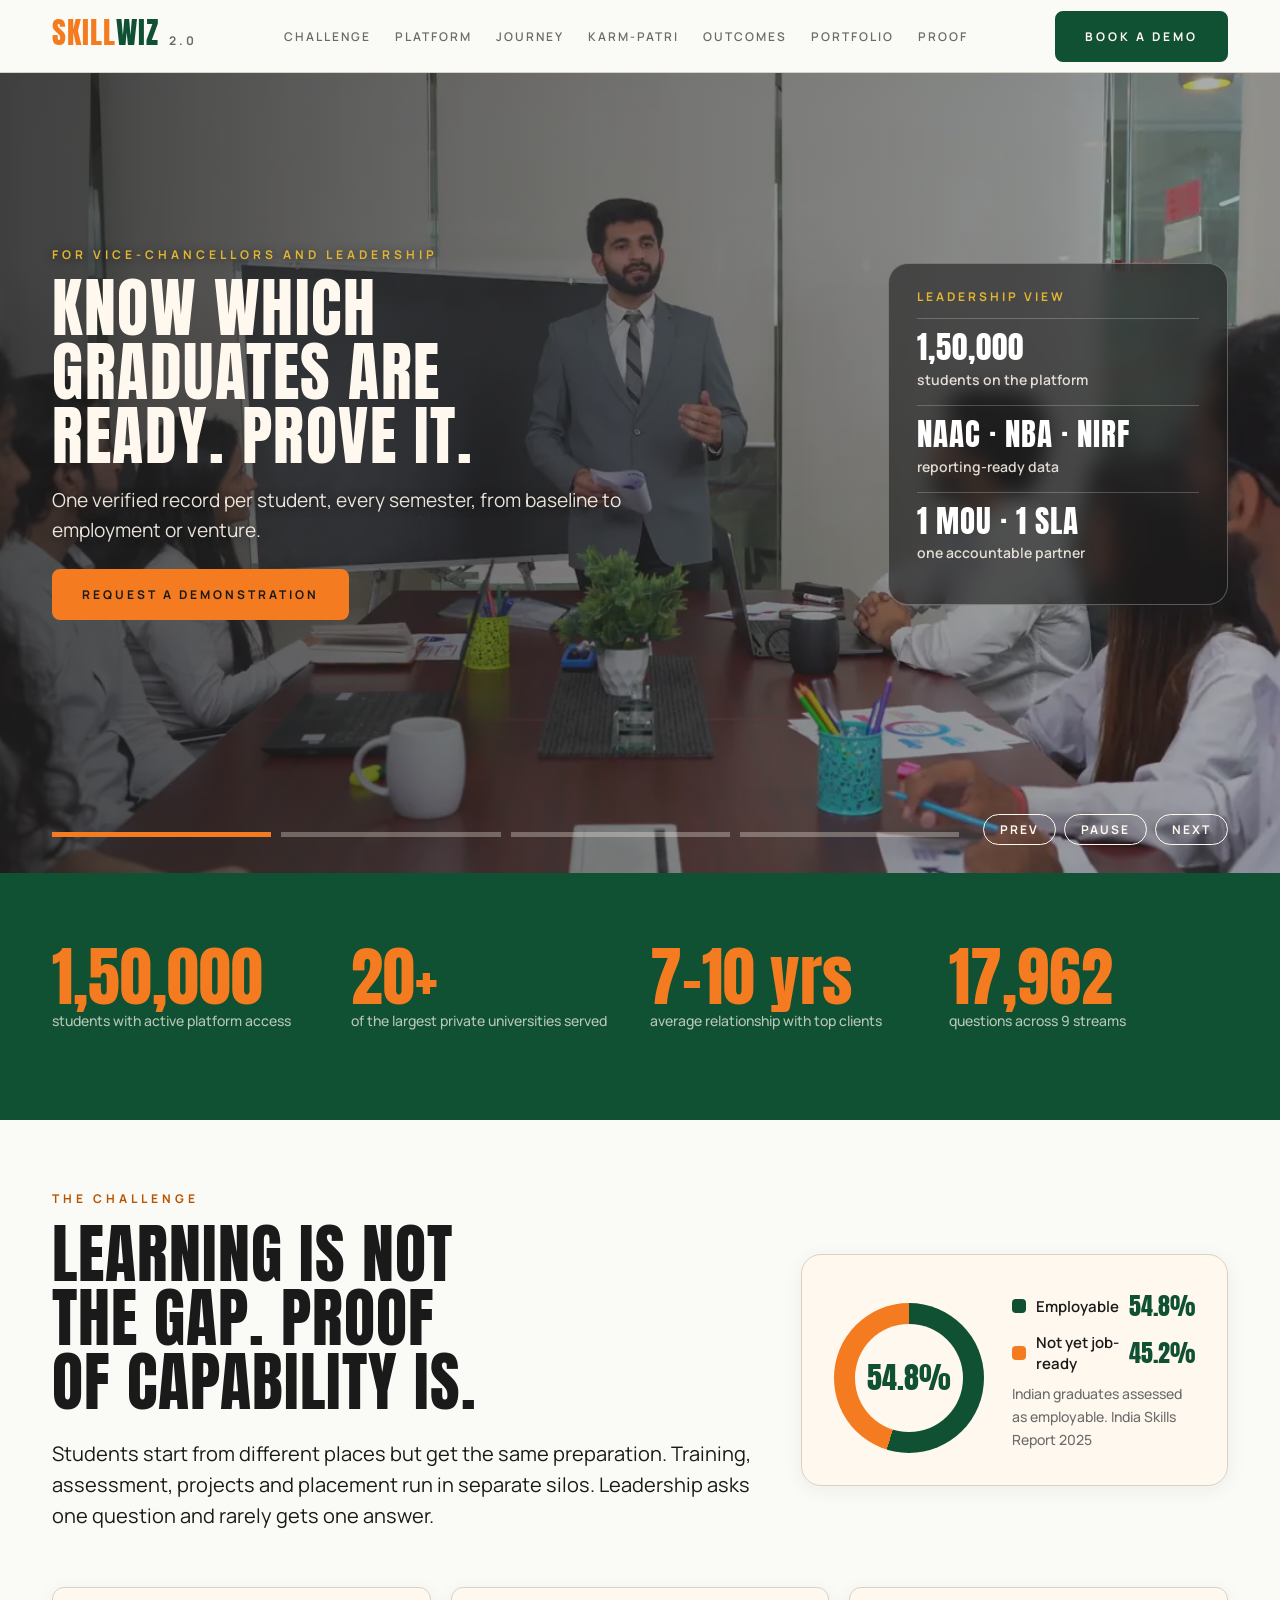
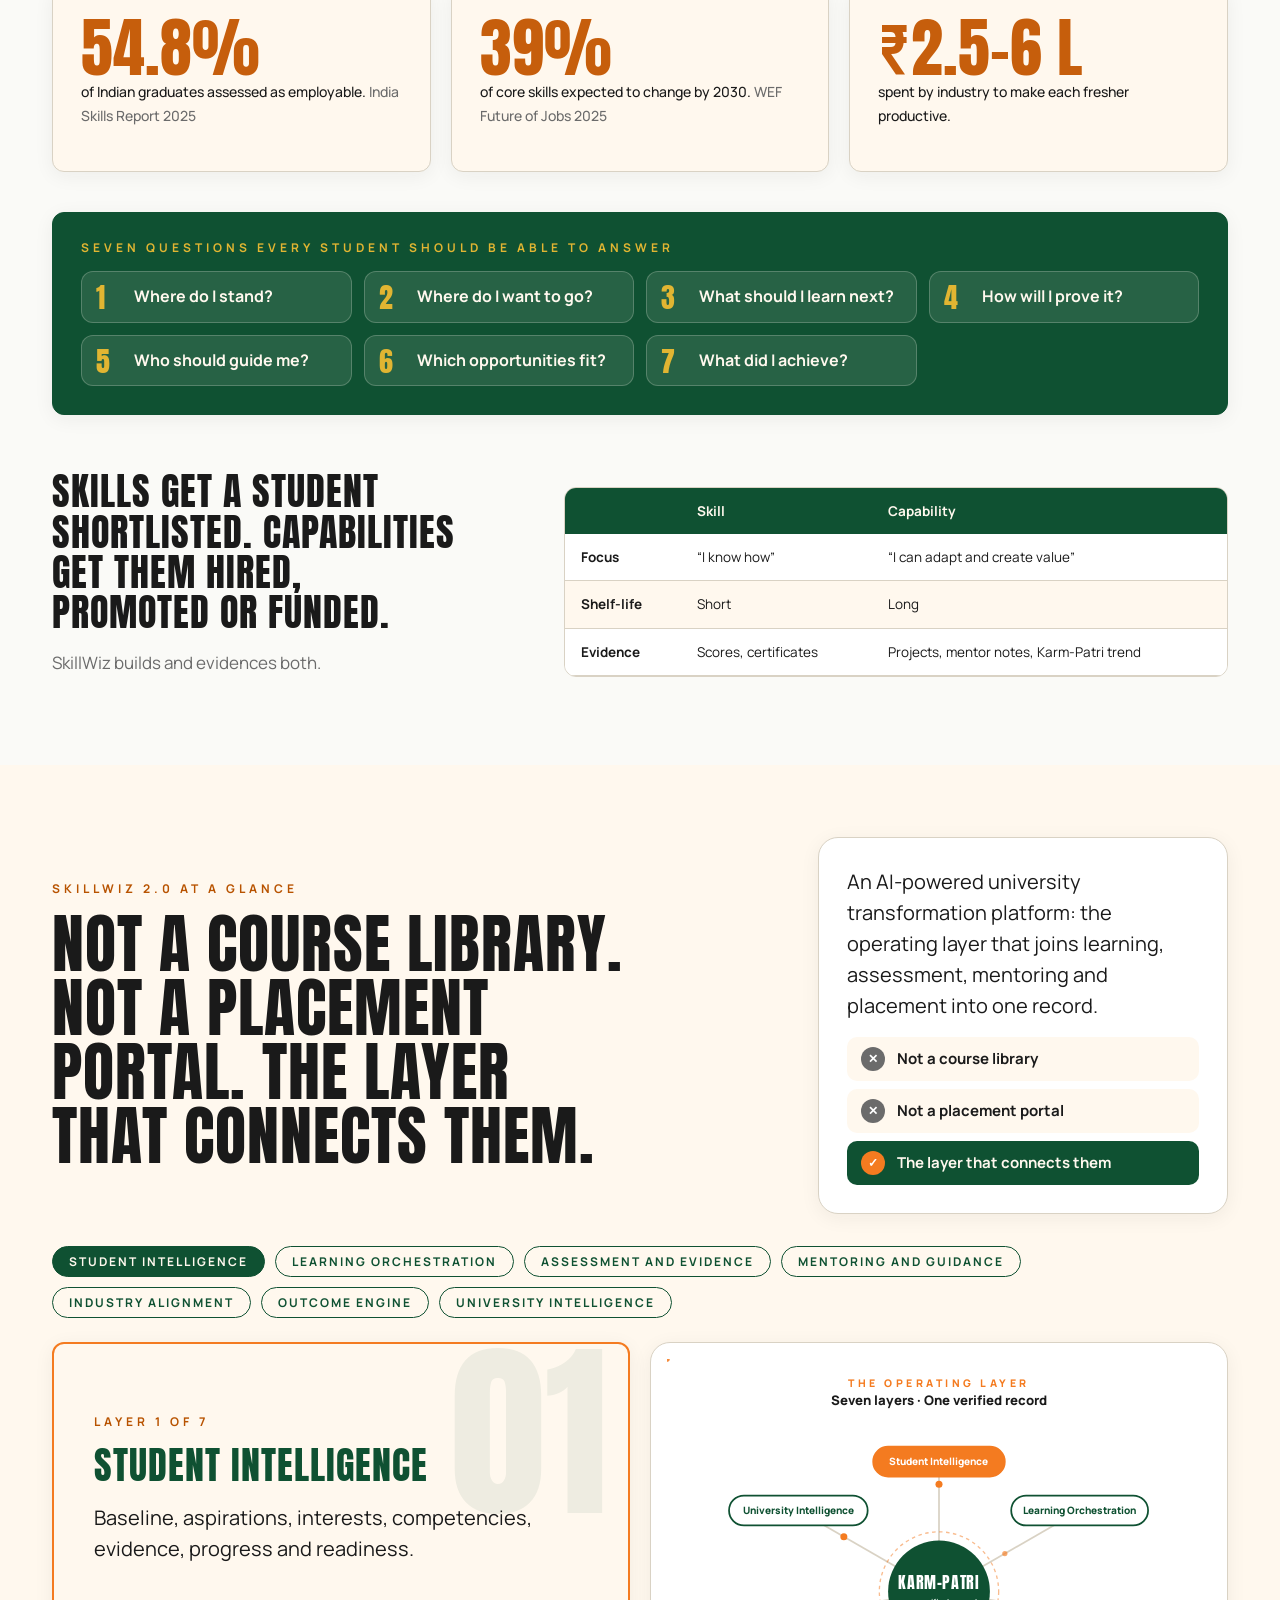
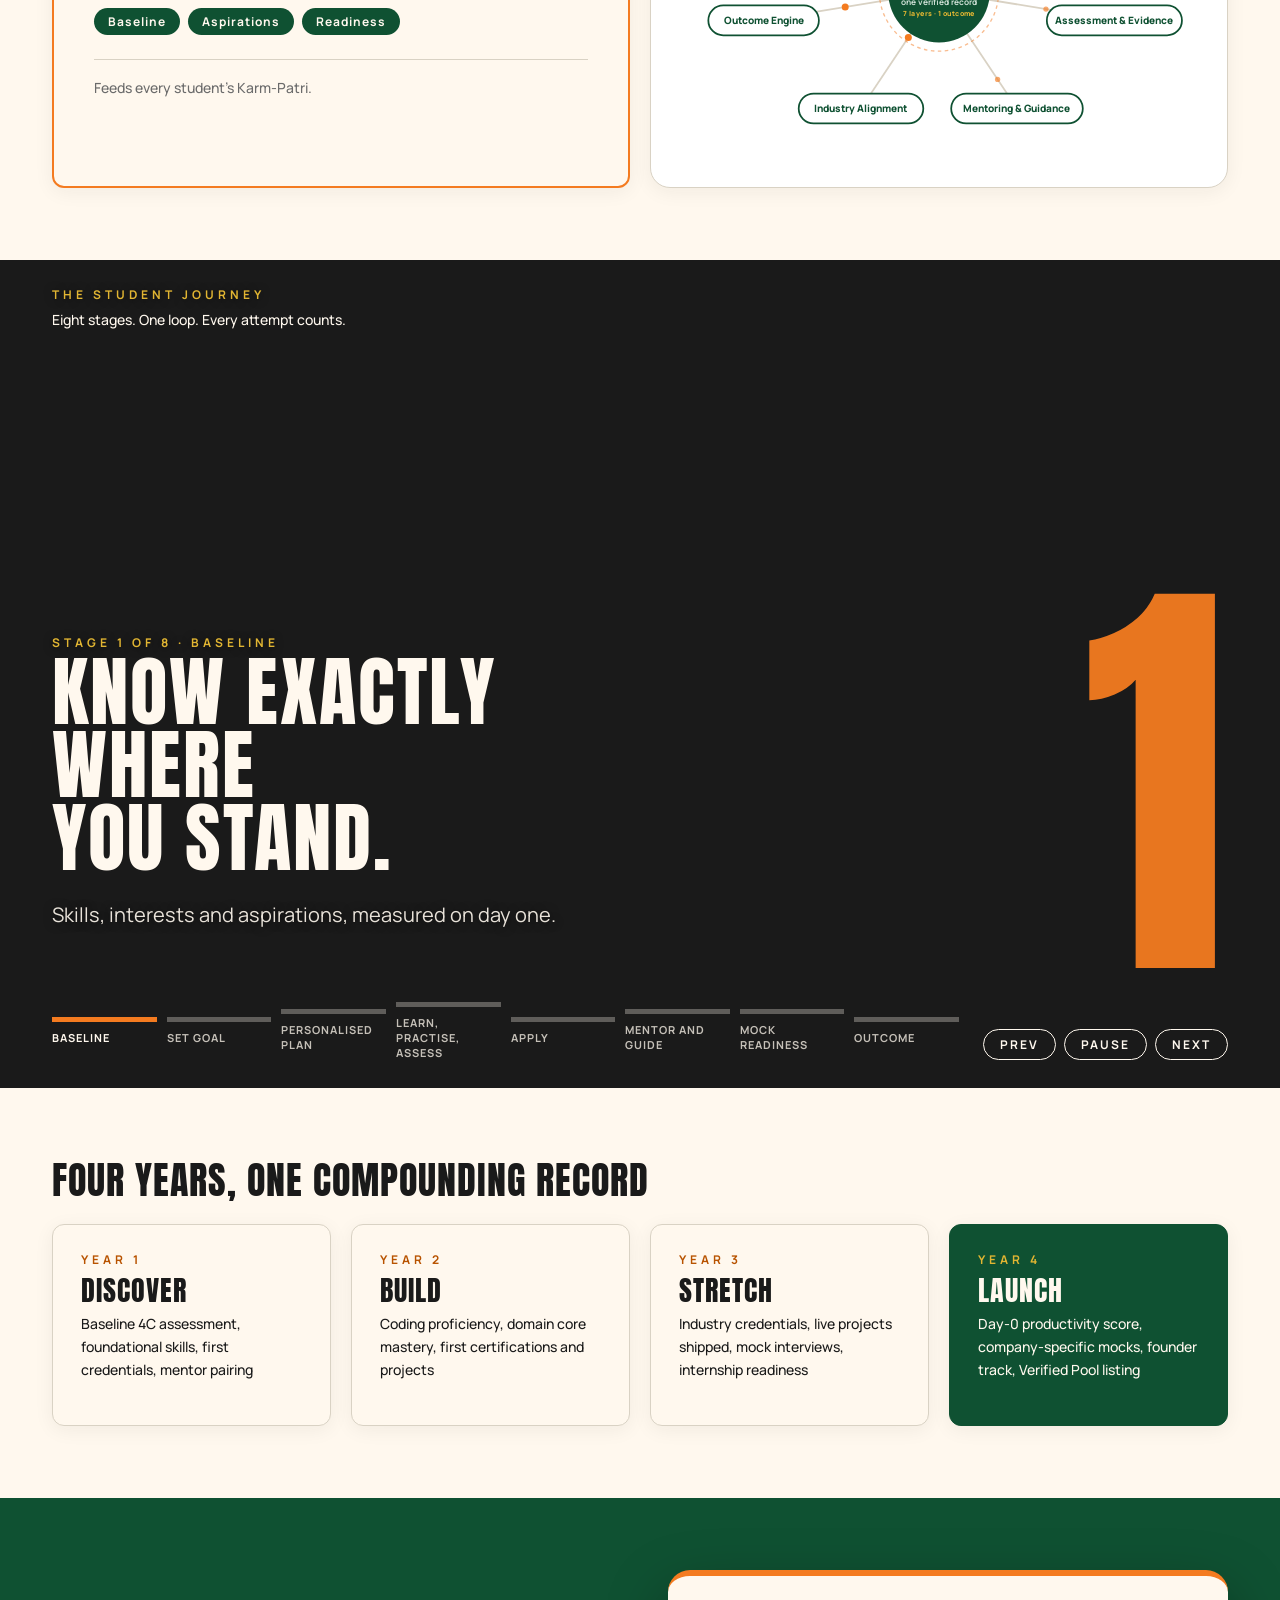
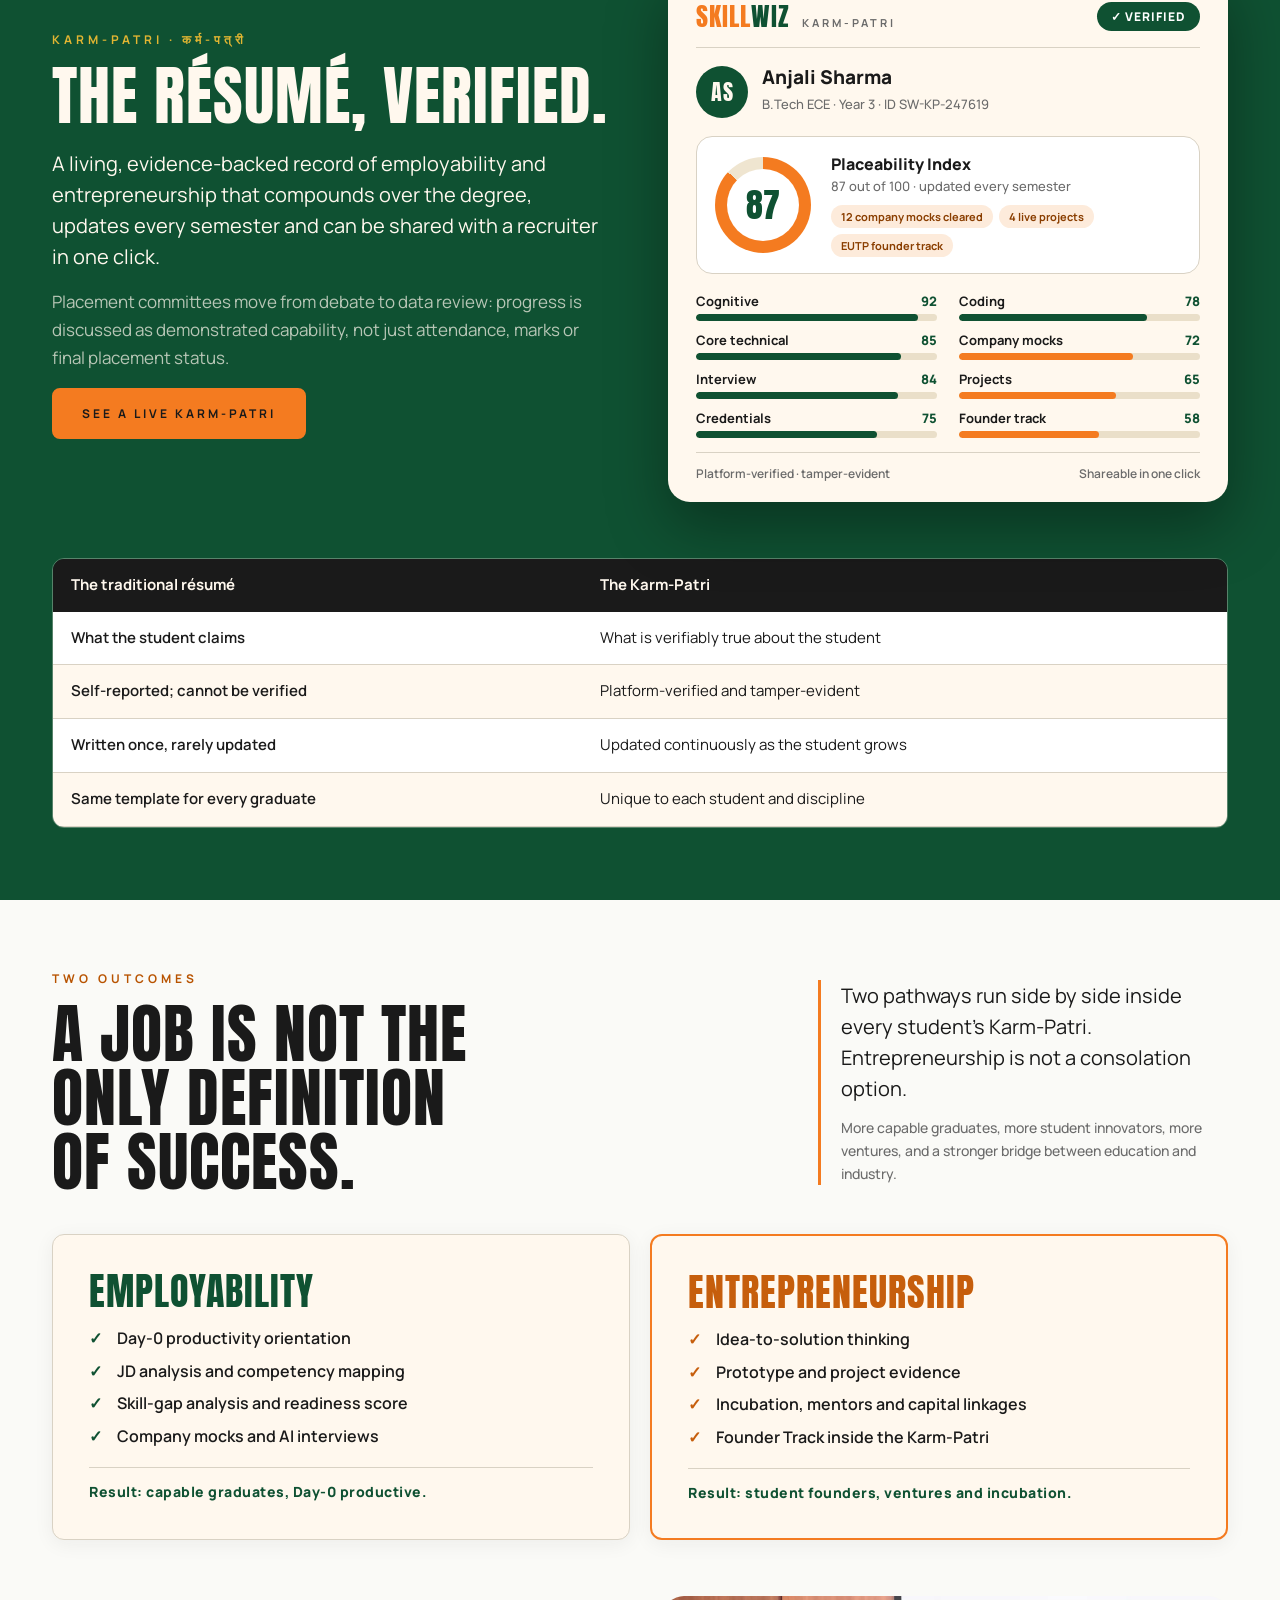
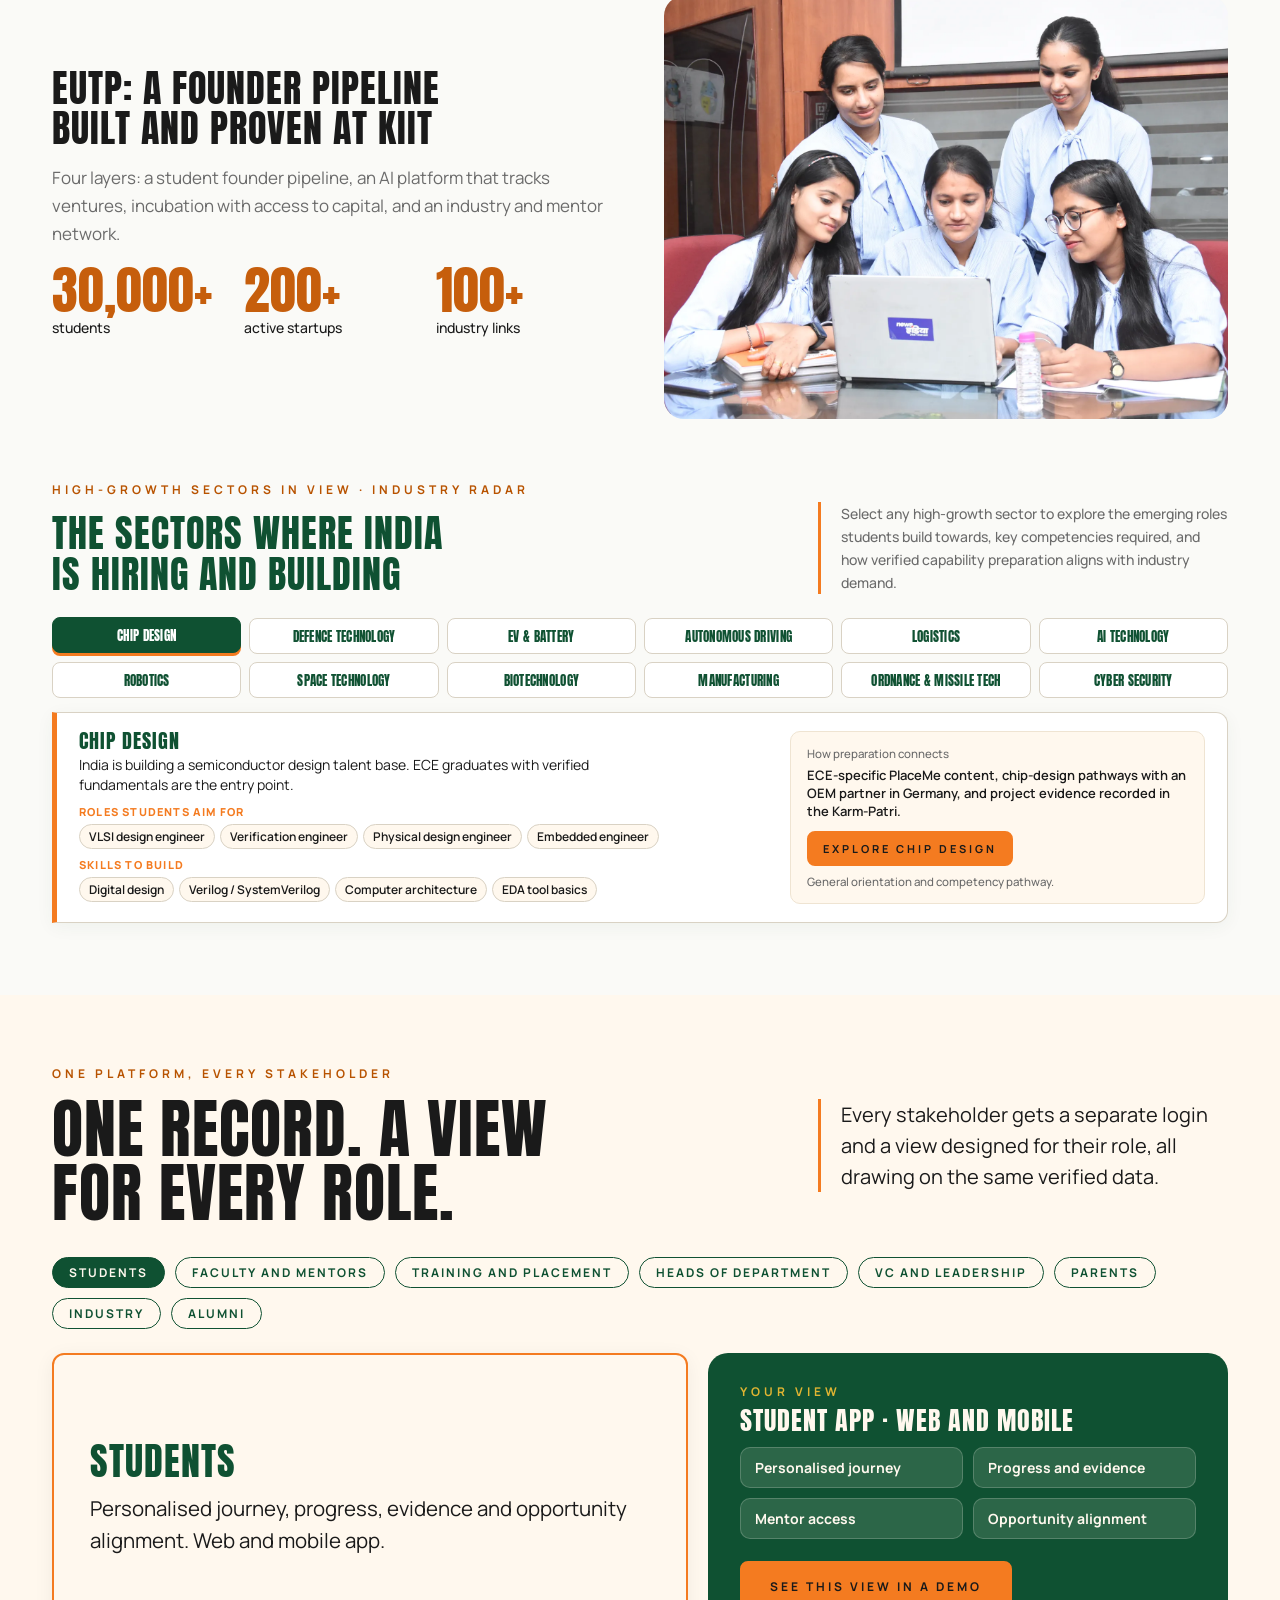
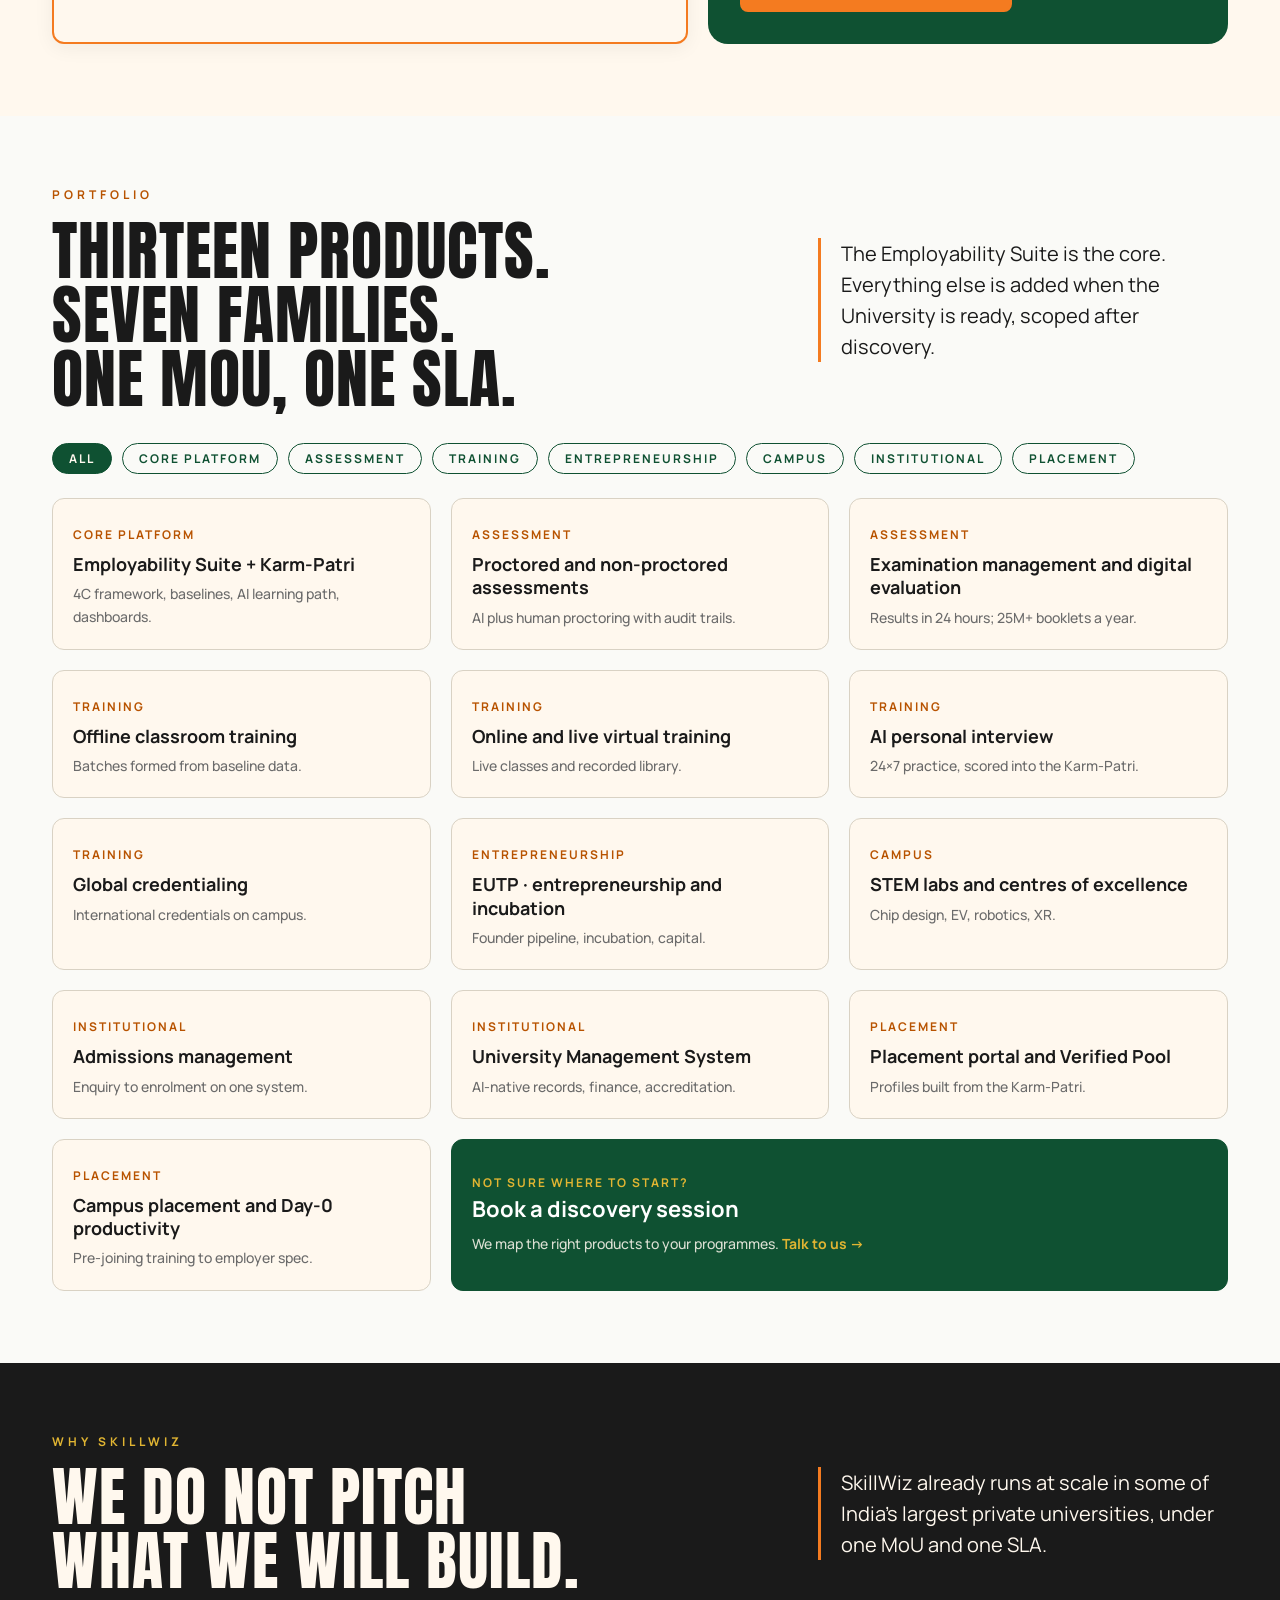
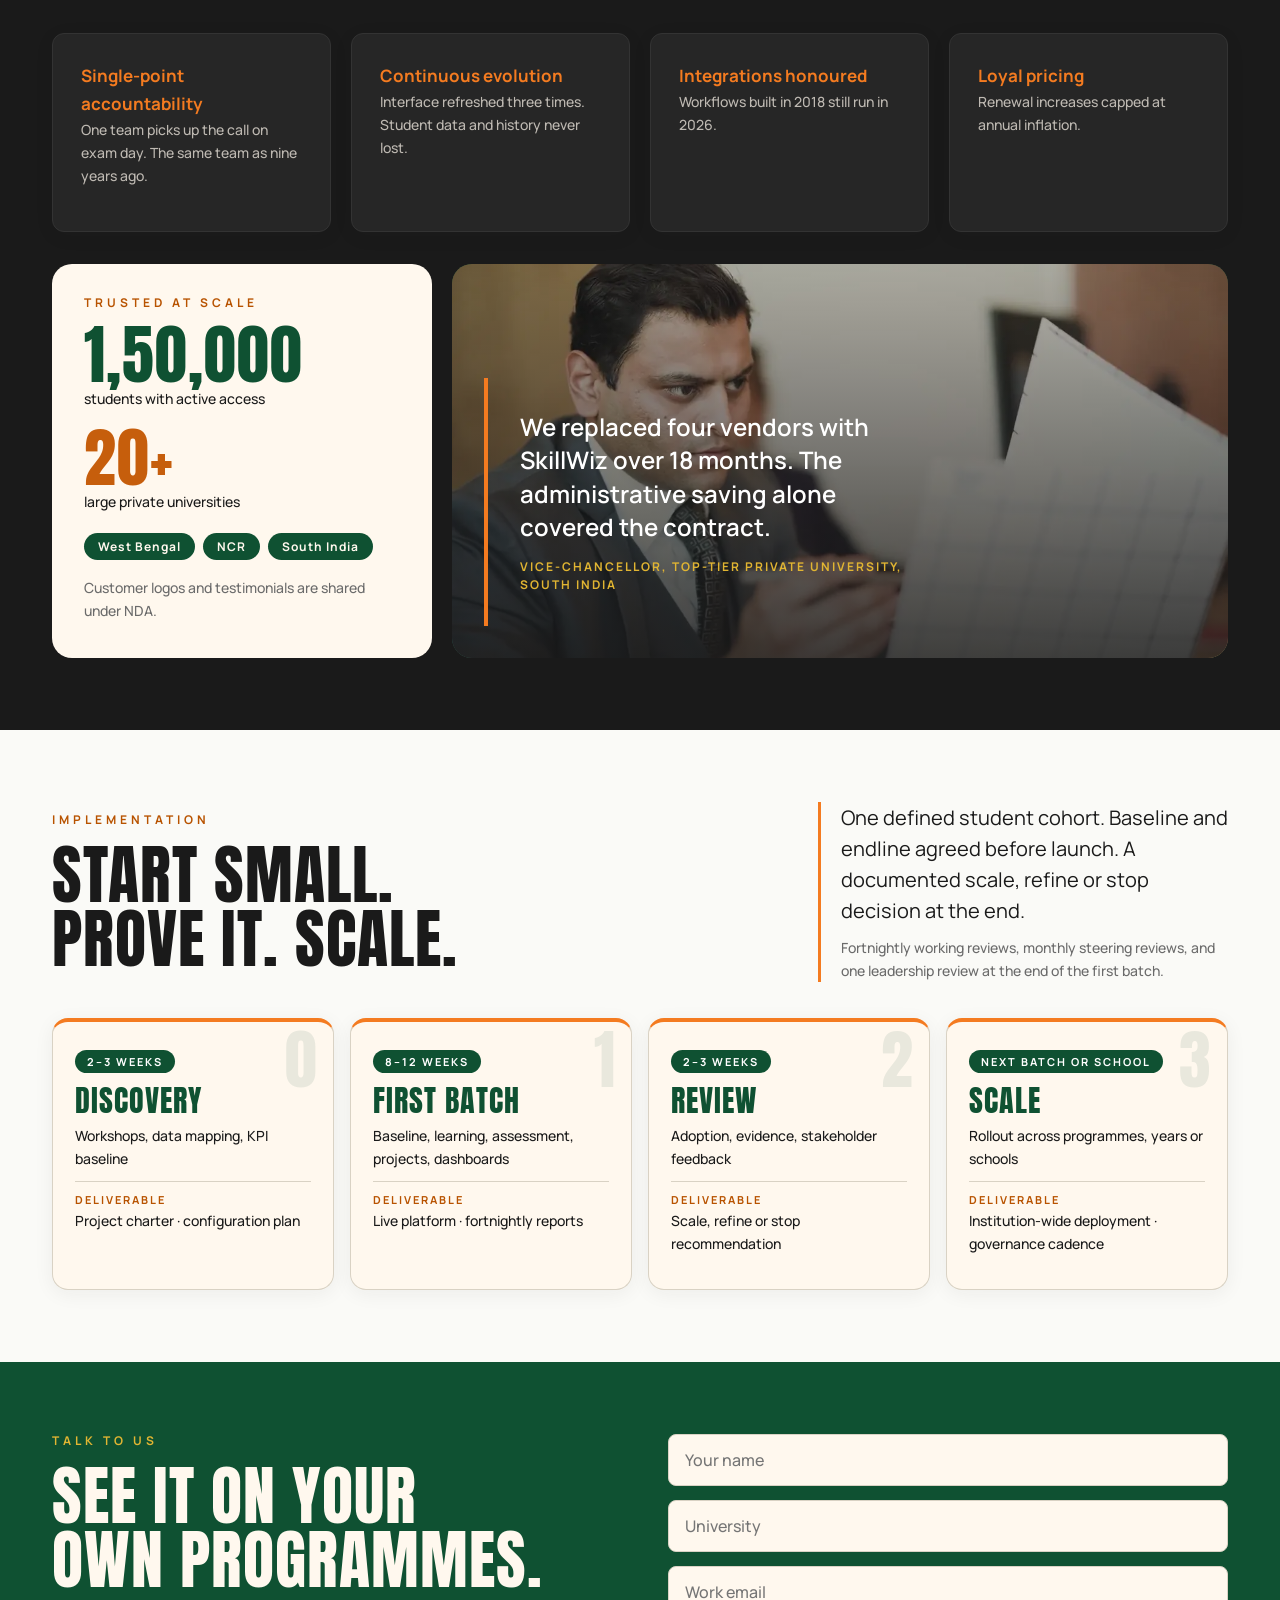
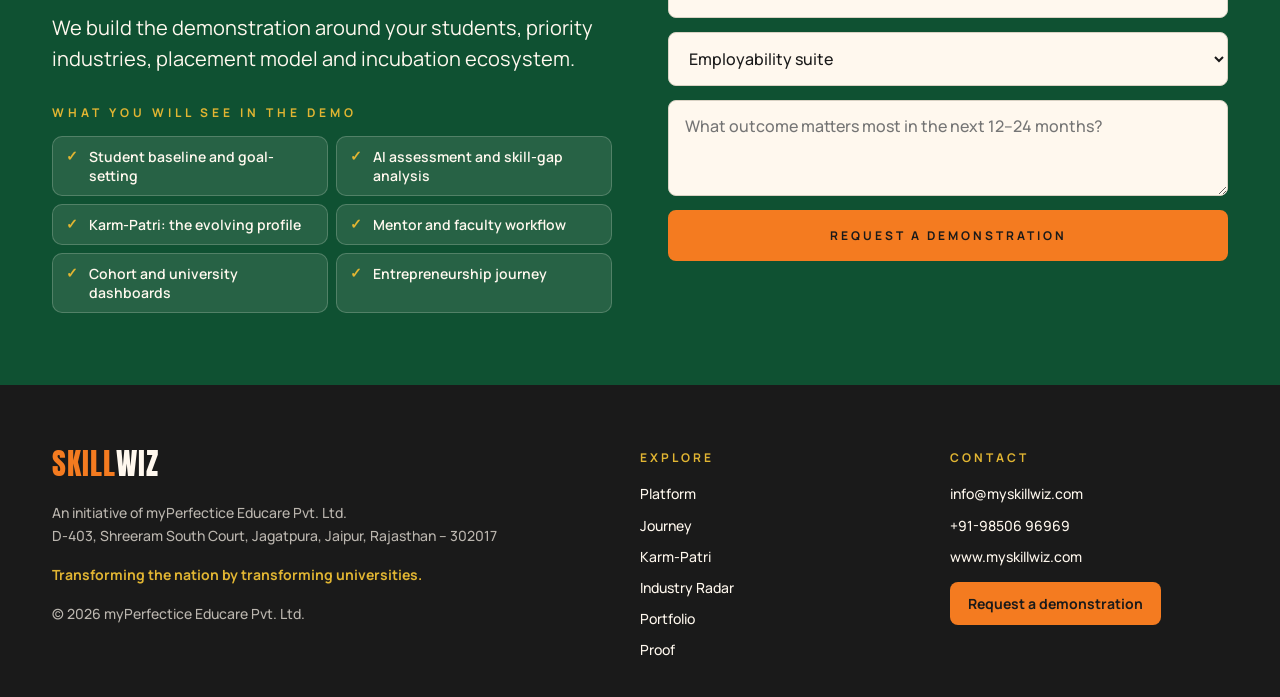
==== index.html @ a2946e2b "Lines changed" ====
<!doctype html>
<html lang="en">

<head>
    <meta charset="utf-8">
    <meta name="viewport" content="width=device-width,initial-scale=1">
    <title>SkillWiz 2.0 · AI-Powered University Transformation Platform</title>
    <meta name="robots" content="noindex,nofollow"><!-- REVIEW SITE: remove this line when going live -->
    <!-- Favicons: add files to assets/icons/ then uncomment
<link rel="icon" type="image/png" sizes="32x32" href="assets/icons/favicon_32.png">
<link rel="icon" type="image/png" sizes="192x192" href="assets/icons/favicon_192.png">
<link rel="apple-touch-icon" href="assets/icons/apple-touch-icon.png">
<meta property="og:image" content="assets/images/og-share.jpg">
-->
    <meta name="description"
        content="SkillWiz turns academic learning into measurable, evidence-backed student capability for employability and entrepreneurship.">
    <link rel="preconnect" href="https://fonts.googleapis.com">
    <link rel="preconnect" href="https://fonts.gstatic.com" crossorigin>
    <link href="https://fonts.googleapis.com/css2?family=Anton&family=Manrope:wght@400;500;600;700;800&display=swap"
        rel="stylesheet">
    <link rel="stylesheet" href="assets/css/style.css?v=26">
</head>

<body>
    <svg width="0" height="0" style="position:absolute" aria-hidden="true">
        <defs>
            <symbol id="i0" viewBox="0 0 24 24">
                <g fill="none" stroke="#0F5132" stroke-width="2" stroke-linecap="round" stroke-linejoin="round">
                    <circle cx="12" cy="12" r="8" />
                    <circle cx="12" cy="12" r="2" stroke="#F47B20" fill="#F47B20" />
                </g>
            </symbol>
            <symbol id="i1" viewBox="0 0 24 24">
                <g fill="none" stroke="#0F5132" stroke-width="2" stroke-linecap="round" stroke-linejoin="round">
                    <path d="M6 21V4" />
                    <path d="M6 5h11l-2 4 2 4H6" stroke="#F47B20" />
                </g>
            </symbol>
            <symbol id="i2" viewBox="0 0 24 24">
                <g fill="none" stroke="#0F5132" stroke-width="2" stroke-linecap="round" stroke-linejoin="round">
                    <path d="M3 18c4 0 5-12 9-12s5 12 9 12" />
                    <circle cx="12" cy="6" r="1.5" stroke="#F47B20" fill="#F47B20" />
                </g>
            </symbol>
            <symbol id="i3" viewBox="0 0 24 24">
                <g fill="none" stroke="#0F5132" stroke-width="2" stroke-linecap="round" stroke-linejoin="round">
                    <path d="M4 5h7v14H4zM13 5h7v14h-7z" />
                    <path d="M6 9h3" stroke="#F47B20" />
                </g>
            </symbol>
            <symbol id="i4" viewBox="0 0 24 24">
                <g fill="none" stroke="#0F5132" stroke-width="2" stroke-linecap="round" stroke-linejoin="round">
                    <rect x="4" y="4" width="16" height="16" rx="3" />
                    <path d="M8 12l3 3 5-6" stroke="#F47B20" />
                </g>
            </symbol>
            <symbol id="i5" viewBox="0 0 24 24">
                <g fill="none" stroke="#0F5132" stroke-width="2" stroke-linecap="round" stroke-linejoin="round">
                    <circle cx="9" cy="8" r="3" />
                    <path d="M3 20c0-5 12-5 12 0" />
                    <circle cx="17" cy="9" r="2" stroke="#F47B20" />
                </g>
            </symbol>
            <symbol id="i6" viewBox="0 0 24 24">
                <g fill="none" stroke="#0F5132" stroke-width="2" stroke-linecap="round" stroke-linejoin="round">
                    <rect x="9" y="3" width="6" height="11" rx="3" />
                    <path d="M5 11a7 7 0 0014 0M12 18v3" />
                    <path d="M9 21h6" stroke="#F47B20" />
                </g>
            </symbol>
            <symbol id="i7" viewBox="0 0 24 24">
                <g fill="none" stroke="#0F5132" stroke-width="2" stroke-linecap="round" stroke-linejoin="round">
                    <path d="M12 3l2.6 5.6 6 .8-4.4 4.2 1.1 6L12 16.7l-5.3 2.9 1.1-6-4.4-4.2 6-.8z" />
                    <circle cx="12" cy="11" r="1.5" stroke="#F47B20" fill="#F47B20" />
                </g>
            </symbol>
        </defs>
    </svg>

    <header>
        <div class="wrap nav"><a href="#top" aria-label="SkillWiz home"><span
                    class="logo"><i>Skill</i><b>Wiz</b></span><span class="v">2.0</span></a>
            <nav class="links" aria-label="Primary"><a href="#why">Challenge</a><a href="#platform">Platform</a><a
                    href="#journey">Journey</a><a href="#karm">Karm-Patri</a><a href="#outcomes">Outcomes</a><a
                    href="#portfolio">Portfolio</a><a href="#proof">Proof</a></nav>
            <a class="btn" href="#contact">Book a demo</a>
        </div>
    </header>

    <main id="top">
        <section class="car" id="hero" data-cfg="heroSeconds" tabindex="0" aria-roledescription="carousel"
            aria-label="SkillWiz for every stakeholder">
            <div class="slide"><video muted loop playsinline preload="metadata"
                    poster="assets/video/hero-1-poster.webp?v=2">
                    <source src="assets/video/hero-1.mp4?v=2" type="video/mp4">
                </video>
                <div class="shade"></div>
                <div class="cont wrap">
                    <div class="tx">
                        <p class="eb a">For Vice-Chancellors and leadership</p>
                        <h1 class="d hl a">Know which graduates are ready. Prove it.</h1>
                        <p class="lead a">One verified record per student, every semester, from baseline to employment
                            or venture.</p>
                        <div class="a"><a class="btn s" href="#contact">Request a demonstration</a></div>
                    </div>
                    <aside class="pnl" aria-hidden="true">
                        <p class="pt">Leadership view</p>
                        <div class="ps"><strong>1,50,000</strong><span>students on the platform</span></div>
                        <div class="ps"><strong>NAAC · NBA · NIRF</strong><span>reporting-ready data</span></div>
                        <div class="ps"><strong>1 MoU · 1 SLA</strong><span>one accountable partner</span></div>
                    </aside>
                </div>
            </div>
            <div class="slide"><video muted loop playsinline preload="metadata"
                    poster="assets/video/hero-2-poster.webp?v=2">
                    <source src="assets/video/hero-2.mp4?v=2" type="video/mp4">
                </video>
                <div class="shade"></div>
                <div class="cont wrap">
                    <div class="tx">
                        <p class="eb a">For students</p>
                        <h2 class="d hl a">From where you are to where you want to go.</h2>
                        <p class="lead a">A personalised path, real projects and a Karm-Patri that employers can verify.
                        </p>
                        <div class="a"><a class="btn s" href="#journey">See the student journey</a></div>
                    </div>
                    <aside class="pnl" aria-hidden="true">
                        <p class="pt">Sample Karm-Patri</p>
                        <div class="sc2"><span>87</span><small>Placeability<br>/ 100</small></div>
                        <div class="mb"><i>Cognitive</i><b style="--w:92%"></b></div>
                        <div class="mb"><i>Coding</i><b style="--w:78%"></b></div>
                        <div class="mb"><i>Core</i><b style="--w:85%"></b></div>
                        <div class="mb"><i>Interview</i><b style="--w:84%"></b></div>
                    </aside>
                </div>
            </div>
            <div class="slide"><video muted loop playsinline preload="metadata"
                    poster="assets/video/hero-3-poster.webp?v=2">
                    <source src="assets/video/hero-3.mp4?v=2" type="video/mp4">
                </video>
                <div class="shade"></div>
                <div class="cont wrap">
                    <div class="tx">
                        <p class="eb a">For faculty and placement teams</p>
                        <h2 class="d hl a">Placement meetings move from debate to data.</h2>
                        <p class="lead a">Skill gaps, interventions and readiness by cohort, department and role, in one
                            view.</p>
                        <div class="a"><a class="btn s" href="#stake">Explore the role views</a></div>
                    </div>
                    <aside class="pnl" aria-hidden="true">
                        <p class="pt">Cohort readiness</p>
                        <div class="ps"><strong>Weekly</strong><span>and monthly progress reports</span></div>
                        <div class="ps"><strong>5 role views</strong><span>TPO, HoD, faculty, VC, student</span></div>
                        <div class="ps"><strong>Monthly</strong><span>skill-gap closure tracked</span></div>
                    </aside>
                </div>
            </div>
            <div class="slide"><video muted loop playsinline preload="metadata"
                    poster="assets/video/hero-4-poster.webp?v=2">
                    <source src="assets/video/hero-4.mp4?v=2" type="video/mp4">
                </video>
                <div class="shade"></div>
                <div class="cont wrap">
                    <div class="tx">
                        <p class="eb a">For industry and founders</p>
                        <h2 class="d hl a">Hire on evidence. Build on ideas.</h2>
                        <p class="lead a">Recruiters search verified talent. Student founders move from idea to
                            incubation.</p>
                        <div class="a"><a class="btn s" href="#outcomes">Explore EUTP</a></div>
                    </div>
                    <aside class="pnl" aria-hidden="true">
                        <p class="pt">Industry and founders</p>
                        <div class="ps"><strong>1,50,000</strong><span>students in the Verified Pool</span></div>
                        <div class="ps"><strong>200+</strong><span>active student startups</span></div>
                        <div class="ps"><strong>100+</strong><span>industry collaborations</span></div>
                    </aside>
                </div>
            </div>
            <div class="ctl wrap">
                <div class="segs"></div>
                <div class="btns"><button class="pill" data-a="prev">Prev</button><button class="pill"
                        data-a="pp">Pause</button><button class="pill" data-a="next">Next</button></div>
            </div>
        </section>

        <section class="dark">
            <div class="wrap g4">
                <div>
                    <div class="num">1,50,000</div>
                    <p class="sm mut">students with active platform access</p>
                </div>
                <div>
                    <div class="num">20+</div>
                    <p class="sm mut">of the largest private universities served</p>
                </div>
                <div>
                    <div class="num">7–10 yrs</div>
                    <p class="sm mut">average relationship with top clients</p>
                </div>
                <div>
                    <div class="num">17,962</div>
                    <p class="sm mut">questions across 9 streams</p>
                </div>
            </div>
        </section>

        <section id="why">
            <div class="wrap">
                <div class="why-top">
                    <div>
                        <p class="eb">The challenge</p>
                        <h2 class="d l" style="max-width:16ch">Learning is not the gap. Proof of capability is.</h2>
                        <p class="lead" style="margin-top:24px">Students start from different places but get the same
                            preparation. Training, assessment, projects and placement run in separate silos. Leadership
                            asks one question and rarely gets one answer.</p>
                    </div>
                    <div class="gapv" role="img"
                        aria-label="54.8 percent of Indian graduates are employable; 45.2 percent are not yet job-ready">
                        <div class="ring"><span>54.8%</span></div>
                        <div>
                            <p class="gl"><i class="k1"></i>Employable <b>54.8%</b></p>
                            <p class="gl"><i class="k2"></i>Not yet job-ready <b>45.2%</b></p>
                            <p class="sm mut" style="margin:8px 0 0">Indian graduates assessed as employable. India
                                Skills Report 2025</p>
                        </div>
                    </div>
                </div>
                <div class="g3" style="margin:40px 0">
                    <div class="card data">
                        <div class="num">54.8%</div>
                        <p class="sm">of Indian graduates assessed as employable. <span class="mut">India Skills Report
                                2025</span></p>
                    </div>
                    <div class="card">
                        <div class="num">39%</div>
                        <p class="sm">of core skills expected to change by 2030. <span class="mut">WEF Future of Jobs
                                2025</span></p>
                    </div>
                    <div class="card">
                        <div class="num">₹2.5–6 L</div>
                        <p class="sm">spent by industry to make each fresher productive.</p>
                    </div>
                </div>
                <div class="card inv">
                    <p class="eb">Seven questions every student should be able to answer</p>
                    <ol class="qs">
                        <li>Where do I stand?</li>
                        <li>Where do I want to go?</li>
                        <li>What should I learn next?</li>
                        <li>How will I prove it?</li>
                        <li>Who should guide me?</li>
                        <li>Which opportunities fit?</li>
                        <li>What did I achieve?</li>
                    </ol>
                </div>
                <div class="g2 sc-challenge-grid" style="margin-top:56px;align-items:center">
                    <div>
                        <h3 class="d m">Skills get a student shortlisted. Capabilities get them hired, promoted or
                            funded.</h3>
                        <p class="mut" style="margin-top:16px">SkillWiz builds and evidences both.</p>
                    </div>
                    <div class="sc sc-table">
                        <table>
                            <tr>
                                <th></th>
                                <th>Skill</th>
                                <th>Capability</th>
                            </tr>
                            <tr>
                                <td><b>Focus</b></td>
                                <td>“I know how”</td>
                                <td>“I can adapt and create value”</td>
                            </tr>
                            <tr>
                                <td><b>Shelf-life</b></td>
                                <td>Short</td>
                                <td>Long</td>
                            </tr>
                            <tr>
                                <td><b>Evidence</b></td>
                                <td>Scores, certificates</td>
                                <td>Projects, mentor notes, Karm-Patri trend</td>
                            </tr>
                        </table>
                    </div>
                </div>
            </div>
        </section>

        <section id="platform" class="cream">
            <div class="wrap">
                <div class="why-top">
                    <div>
                        <p class="eb">SkillWiz 2.0 at a glance</p>
                        <h2 class="d l" style="max-width:20ch">Not a course library. Not a placement portal. The layer
                            that connects them.</h2>
                    </div>
                    <div class="opl">
                        <p class="lead" style="margin:0 0 16px">An AI-powered university transformation platform: the
                            operating layer that joins learning, assessment, mentoring and placement into one record.
                        </p>
                        <ul>
                            <li class="no"><i>✕</i>Not a course library</li>
                            <li class="no"><i>✕</i>Not a placement portal</li>
                            <li class="yes"><i>✓</i>The layer that connects them</li>
                        </ul>
                    </div>
                </div>
                <div class="tabs" role="tablist" id="lt"></div>
                <div class="g2" style="align-items:stretch">
                    <div class="card hi" id="lp" style="padding:40px"></div>
                    <div class="lvis" id="lv" role="img"
                        aria-label="The seven layers of SkillWiz 2.0 feeding one Karm-Patri"></div>
                </div>
            </div>
        </section>

        <section class="car cine" id="journey" data-cfg="journeySeconds" tabindex="0" aria-roledescription="carousel"
            aria-label="The student journey">
            <video muted loop playsinline preload="metadata">
                <source src="assets/video/journey-bg.mp4?v=2" type="video/mp4">
            </video>
            <div class="shade"></div>
            <div class="jt wrap">
                <p class="eb">The student journey</p>
                <p class="sm" style="margin:0;color:var(--cream)">Eight stages. One loop. Every attempt counts.</p>
            </div>
            <div class="slides"></div>
            <div class="ctl wrap">
                <div class="segs"></div>
                <div class="btns"><button class="pill" data-a="prev">Prev</button><button class="pill"
                        data-a="pp">Pause</button><button class="pill" data-a="next">Next</button></div>
            </div>
        </section>
        <section class="cream" style="padding:72px 0">
            <div class="wrap">
                <h3 class="d m">Four years, one compounding record</h3>
                <div class="g4" id="yr" style="margin-top:24px"></div>
            </div>
        </section>

        <section id="karm" class="dark">
            <div class="wrap g2" style="align-items:center;gap:56px">
                <div>
                    <p class="eb">Karm-Patri · कर्म-पत्री</p>
                    <h2 class="d l">The résumé, verified.</h2>
                    <p class="lead" style="margin-top:20px">A living, evidence-backed record of employability and
                        entrepreneurship that compounds over the degree, updates every semester and can be shared with a
                        recruiter in one click.</p>
                    <p class="mut">Placement committees move from debate to data review: progress is discussed as
                        demonstrated capability, not just attendance, marks or final placement status.</p><a
                        class="btn s" href="#contact">See a live Karm-Patri</a>
                </div>
                <div>
                    <div class="kc" role="img"
                        aria-label="Sample Karm-Patri: Anjali Sharma, Placeability score 87 out of 100, with eight scored dimensions">
                        <div class="kc-h">
                            <div class="kc-brand"><span
                                    class="logo"><i>Skill</i><b>Wiz</b></span><small>Karm-Patri</small></div><span
                                class="kc-ok">&#10003; Verified</span>
                        </div>
                        <div class="kc-who">
                            <div class="kc-av">AS</div>
                            <div><strong>Anjali Sharma</strong><span>B.Tech ECE · Year 3 · ID SW-KP-247619</span></div>
                        </div>
                        <div class="kc-sc">
                            <div class="kc-ring"><span>87</span></div>
                            <div>
                                <p class="kc-t">Placeability Index</p>
                                <p class="kc-s">87 out of 100 · updated every semester</p>
                                <div class="kc-ch"><span>12 company mocks cleared</span><span>4 live
                                        projects</span><span>EUTP founder track</span></div>
                            </div>
                        </div>
                        <div class="kc-g">
                            <div class="kd"><span>Cognitive</span><i><b style="--w:92%"></b></i><em>92</em></div>
                            <div class="kd"><span>Coding</span><i><b style="--w:78%"></b></i><em>78</em></div>
                            <div class="kd"><span>Core technical</span><i><b style="--w:85%"></b></i><em>85</em></div>
                            <div class="kd"><span>Company mocks</span><i><b style="--w:72%"></b></i><em>72</em></div>
                            <div class="kd"><span>Interview</span><i><b style="--w:84%"></b></i><em>84</em></div>
                            <div class="kd"><span>Projects</span><i><b style="--w:65%"></b></i><em>65</em></div>
                            <div class="kd"><span>Credentials</span><i><b style="--w:75%"></b></i><em>75</em></div>
                            <div class="kd"><span>Founder track</span><i><b style="--w:58%"></b></i><em>58</em></div>
                        </div>
                        <div class="kc-f"><span>Platform-verified · tamper-evident</span><span>Shareable in one
                                click</span></div>
                    </div>
                </div>
            </div>
            <div class="wrap" style="margin-top:56px">
                <div class="sc">
                    <table>
                        <tr>
                            <th>The traditional résumé</th>
                            <th>The Karm-Patri</th>
                        </tr>
                        <tr>
                            <td>What the student claims</td>
                            <td>What is verifiably true about the student</td>
                        </tr>
                        <tr>
                            <td>Self-reported; cannot be verified</td>
                            <td>Platform-verified and tamper-evident</td>
                        </tr>
                        <tr>
                            <td>Written once, rarely updated</td>
                            <td>Updated continuously as the student grows</td>
                        </tr>
                        <tr>
                            <td>Same template for every graduate</td>
                            <td>Unique to each student and discipline</td>
                        </tr>
                    </table>
                </div>
            </div>
        </section>

        <section id="outcomes">
            <div class="wrap">
                <div class="why-top">
                    <div>
                        <p class="eb">Two outcomes</p>
                        <h2 class="d l" style="max-width:18ch">A job is not the only definition of success.</h2>
                    </div>
                    <div class="bar">
                        <p class="lead" style="margin:0 0 12px">Two pathways run side by side inside every student’s
                            Karm-Patri. Entrepreneurship is not a consolation option.</p>
                        <p class="sm mut" style="margin:0">More capable graduates, more student innovators, more
                            ventures, and a stronger bridge between education and industry.</p>
                    </div>
                </div>
                <div class="g2" style="margin-top:40px">
                    <div class="card" style="padding:36px">
                        <h3 class="d m fo">Employability</h3>
                        <ul class="chk">
                            <li>Day-0 productivity orientation</li>
                            <li>JD analysis and competency mapping</li>
                            <li>Skill-gap analysis and readiness score</li>
                            <li>Company mocks and AI interviews</li>
                        </ul>
                        <p class="oc">Result: capable graduates, Day-0 productive.</p>
                    </div>
                    <div class="card hi" style="padding:36px">
                        <h3 class="d m sa">Entrepreneurship</h3>
                        <ul class="chk">
                            <li>Idea-to-solution thinking</li>
                            <li>Prototype and project evidence</li>
                            <li>Incubation, mentors and capital linkages</li>
                            <li>Founder Track inside the Karm-Patri</li>
                        </ul>
                        <p class="oc">Result: student founders, ventures and incubation.</p>
                    </div>
                </div>
                <div class="g2" style="margin-top:56px;align-items:center;gap:48px">
                    <div>
                        <h3 class="d m">EUTP: a founder pipeline built and proven at KIIT</h3>
                        <p class="mut" style="margin-top:16px">Four layers: a student founder pipeline, an AI platform
                            that tracks ventures, incubation with access to capital, and an industry and mentor network.
                        </p>
                        <div class="g3" style="gap:12px">
                            <div>
                                <div class="num" style="font-size:52px">30,000+</div>
                                <p class="sm">students</p>
                            </div>
                            <div>
                                <div class="num" style="font-size:52px">200+</div>
                                <p class="sm">active startups</p>
                            </div>
                            <div>
                                <div class="num" style="font-size:52px">100+</div>
                                <p class="sm">industry links</p>
                            </div>
                        </div>
                    </div>
                    <picture>
                        <source srcset="assets/images/eutp/student-collab-1600.webp" type="image/webp"><img
                            src="assets/images/eutp/student-collab-1600.jpg"
                            alt="Indian students collaborating around a laptop on campus" width="1600" height="1200"
                            loading="lazy"
                            style="width:100%;height:auto;border-radius:20px;aspect-ratio:4/3;object-fit:cover">
                    </picture>
                </div>
                <div class="radar-container" id="industry-radar-section" style="margin-top:56px">
                    <div class="why-top" style="align-items:end">
                        <div>
                            <p class="eb">High-growth sectors in view · Industry Radar</p>
                            <h3 class="d m fo">The sectors where India is hiring and building</h3>
                        </div>
                        <div class="bar">
                            <p class="sm mut" style="margin:0">Select any high-growth sector to explore the emerging
                                roles students build towards, key competencies required, and how verified capability
                                preparation aligns with industry demand.</p>
                        </div>
                    </div>
                    <div class="sectors" id="sectors" role="tablist" aria-label="High-growth industry sectors"
                        style="margin-top:24px"><button type="button" role="tab" aria-pressed="true"
                            aria-selected="true">Chip design</button><button type="button" role="tab"
                            aria-pressed="false" aria-selected="false">Defence technology</button><button type="button"
                            role="tab" aria-pressed="false" aria-selected="false">EV &amp; battery</button><button
                            type="button" role="tab" aria-pressed="false" aria-selected="false">Autonomous
                            driving</button><button type="button" role="tab" aria-pressed="false"
                            aria-selected="false">Logistics</button><button type="button" role="tab"
                            aria-pressed="false" aria-selected="false">AI technology</button><button type="button"
                            role="tab" aria-pressed="false" aria-selected="false">Robotics</button><button type="button"
                            role="tab" aria-pressed="false" aria-selected="false">Space technology</button><button
                            type="button" role="tab" aria-pressed="false"
                            aria-selected="false">Biotechnology</button><button type="button" role="tab"
                            aria-pressed="false" aria-selected="false">Manufacturing</button><button type="button"
                            role="tab" aria-pressed="false" aria-selected="false">Ordnance &amp; missile
                            tech</button><button type="button" role="tab" aria-pressed="false"
                            aria-selected="false">Cyber security</button></div>
                    <div class="radar" id="radar" aria-live="polite"></div>
                </div>
            </div>
        </section>

        <section id="stake" class="cream">
            <div class="wrap">
                <div class="why-top">
                    <div>
                        <p class="eb">One platform, every stakeholder</p>
                        <h2 class="d l">One record. A view for every role.</h2>
                    </div>
                    <div class="bar">
                        <p class="lead" style="margin:0">Every stakeholder gets a separate login and a view designed for
                            their role, all drawing on the same verified data.</p>
                    </div>
                </div>
                <div class="tabs" role="tablist" id="sk"></div>
                <div class="skg">
                    <div class="card hi" id="skp"></div>
                    <div class="skv" id="skv"></div>
                </div>
            </div>
        </section>

        <section id="portfolio">
            <div class="wrap">
                <div class="why-top">
                    <div>
                        <p class="eb">Portfolio</p>
                        <h2 class="d l">Thirteen products. Seven families. One MoU, one SLA.</h2>
                    </div>
                    <div class="bar">
                        <p class="lead" style="margin:0">The Employability Suite is the core. Everything else is added
                            when the University is ready, scoped after discovery.</p>
                    </div>
                </div>
                <div class="tabs" id="pf"></div>
                <div class="g3" id="pg"></div>
            </div>
        </section>

        <section id="proof" class="char">
            <div class="wrap">
                <div class="why-top">
                    <div>
                        <p class="eb">Why SkillWiz</p>
                        <h2 class="d l" style="max-width:18ch">We do not pitch what we will build.</h2>
                    </div>
                    <div class="bar">
                        <p class="lead" style="margin:0">SkillWiz already runs at scale in some of India’s largest
                            private universities, under one MoU and one SLA.</p>
                    </div>
                </div>
                <div class="g4" style="margin-top:40px">
                    <div class="card inv" style="background:#262626;border-color:#333">
                        <h4 class="sa">Single-point accountability</h4>
                        <p class="sm mut">One team picks up the call on exam day. The same team as nine years ago.</p>
                    </div>
                    <div class="card inv" style="background:#262626;border-color:#333">
                        <h4 class="sa">Continuous evolution</h4>
                        <p class="sm mut">Interface refreshed three times. Student data and history never lost.</p>
                    </div>
                    <div class="card inv" style="background:#262626;border-color:#333">
                        <h4 class="sa">Integrations honoured</h4>
                        <p class="sm mut">Workflows built in 2018 still run in 2026.</p>
                    </div>
                    <div class="card inv" style="background:#262626;border-color:#333">
                        <h4 class="sa">Loyal pricing</h4>
                        <p class="sm mut">Renewal increases capped at annual inflation.</p>
                    </div>
                </div>
                <div class="wp">
                    <div class="wc wc1">
                        <p class="eb">Trusted at scale</p>
                        <div class="n d">1,50,000</div>
                        <p class="sm">students with active access</p>
                        <div class="n d s2">20+</div>
                        <p class="sm">large private universities</p>
                        <div class="chips"><span>West Bengal</span><span>NCR</span><span>South India</span></div>
                        <p class="sm mt">Customer logos and testimonials are shared under NDA.</p>
                    </div>
                    <figure class="wc wc2"><video muted loop playsinline autoplay preload="metadata"
                            poster="assets/video/testimonial-poster.webp?v=2" aria-hidden="true">
                            <source src="assets/video/testimonial-bg.mp4?v=2" type="video/mp4">
                        </video>
                        <div class="shade"></div>
                        <blockquote>
                            <p>We replaced four vendors with SkillWiz over 18 months. The administrative saving alone
                                covered the contract.</p>
                            <figcaption>Vice-Chancellor, top-tier private university, South India</figcaption>
                        </blockquote>
                    </figure>
                </div>
        </section>

        <section>
            <div class="wrap">
                <div class="why-top">
                    <div>
                        <p class="eb">Implementation</p>
                        <h2 class="d l">Start small. Prove it. Scale.</h2>
                    </div>
                    <div class="bar">
                        <p class="lead" style="margin:0 0 10px">One defined student cohort. Baseline and endline agreed
                            before launch. A documented scale, refine or stop decision at the end.</p>
                        <p class="sm mut" style="margin:0">Fortnightly working reviews, monthly steering reviews, and
                            one leadership review at the end of the first batch.</p>
                    </div>
                </div>
                <div class="stps">
                    <div class="stp"><span class="sn">0</span><span class="sd">2–3 weeks</span>
                        <h4 class="d">Discovery</h4>
                        <p class="sm">Workshops, data mapping, KPI baseline</p>
                        <p class="sm sdl"><b>Deliverable</b> Project charter · configuration plan</p>
                    </div>
                    <div class="stp"><span class="sn">1</span><span class="sd">8–12 weeks</span>
                        <h4 class="d">First batch</h4>
                        <p class="sm">Baseline, learning, assessment, projects, dashboards</p>
                        <p class="sm sdl"><b>Deliverable</b> Live platform · fortnightly reports</p>
                    </div>
                    <div class="stp"><span class="sn">2</span><span class="sd">2–3 weeks</span>
                        <h4 class="d">Review</h4>
                        <p class="sm">Adoption, evidence, stakeholder feedback</p>
                        <p class="sm sdl"><b>Deliverable</b> Scale, refine or stop recommendation</p>
                    </div>
                    <div class="stp"><span class="sn">3</span><span class="sd">Next batch or school</span>
                        <h4 class="d">Scale</h4>
                        <p class="sm">Rollout across programmes, years or schools</p>
                        <p class="sm sdl"><b>Deliverable</b> Institution-wide deployment · governance cadence</p>
                    </div>
                </div>
            </div>
        </section>

        <section id="contact" class="dark">
            <div class="wrap g2" style="gap:56px;align-items:start">
                <div>
                    <p class="eb">Talk to us</p>
                    <h2 class="d l">See it on your own programmes.</h2>
                    <p class="lead" style="margin-top:20px">We build the demonstration around your students, priority
                        industries, placement model and incubation ecosystem.</p>
                    <p class="eb" style="margin-top:32px;color:var(--mustard)">What you will see in the demo</p>
                    <ul class="dmo">
                        <li>Student baseline and goal-setting</li>
                        <li>AI assessment and skill-gap analysis</li>
                        <li>Karm-Patri: the evolving profile</li>
                        <li>Mentor and faculty workflow</li>
                        <li>Cohort and university dashboards</li>
                        <li>Entrepreneurship journey</li>
                    </ul>
                </div>
                <form id="cf" novalidate><input aria-label="Name" placeholder="Your name" required><input
                        aria-label="University" placeholder="University" required><input type="email" aria-label="Email"
                        placeholder="Work email" required><select aria-label="Interest">
                        <option>Employability suite</option>
                        <option>Entrepreneurship (EUTP)</option>
                        <option>Assessments and exams</option>
                        <option>Full transformation</option>
                    </select><textarea aria-label="Message" rows="3"
                        placeholder="What outcome matters most in the next 12–24 months?"></textarea><button
                        class="btn s" type="submit">Request a demonstration</button></form>
            </div>
        </section>
    </main>
    <footer class="char">
        <div class="wrap fl">
            <div><span class="logo"><i>Skill</i><b>Wiz</b></span>
                <p class="sm mut" style="margin-top:16px">An initiative of myPerfectice Educare Pvt. Ltd.<br>D-403,
                    Shreeram South Court, Jagatpura, Jaipur, Rajasthan – 302017</p>
                <p class="sm" style="margin-top:12px;color:var(--mustard);font-weight:700">Transforming the nation by
                    transforming universities.</p>
                <p class="sm mut" style="margin-top:12px">© 2026 myPerfectice Educare Pvt. Ltd.</p>
            </div>
            <div class="sm fc">
                <h5>Explore</h5><a href="#platform">Platform</a><a href="#journey">Journey</a><a
                    href="#karm">Karm-Patri</a><a href="#industry-radar-section">Industry Radar</a><a
                    href="#portfolio">Portfolio</a><a href="#proof">Proof</a>
            </div>
            <div class="sm fc">
                <h5>Contact</h5><a href="mailto:info@myskillwiz.com">info@myskillwiz.com</a><a
                    href="tel:+919850696969">+91-98506 96969</a><a
                    href="https://www.myskillwiz.com">www.myskillwiz.com</a><a href="#contact" class="fbtn">Request a
                    demonstration</a>
            </div>
        </div>
    </footer>
    <script src="assets/js/main.js?v=4" defer></script>
</body>

</html>
---- assets/css/style.css ----
/* SkillWiz 2.0 · Brand tokens live in :root. Change colours/fonts ONLY there (brand rule: five colours). */
:root{--saffron:#F47B20;--forest:#0F5132;--cream:#FFF8EE;--charcoal:#1A1A1A;--mustard:#E1B532;--slate:#6B6B6B;--hair:#D9D2C4;--paper:#FAFAF7;--fd:"Anton","Impact",sans-serif;--fb:"Manrope",-apple-system,"Segoe UI",sans-serif}
*{box-sizing:border-box;margin:0;padding:0}html{scroll-behavior:smooth}
body{font:400 17px/1.65 var(--fb);color:var(--charcoal);background:var(--paper);-webkit-font-smoothing:antialiased}
a{color:inherit;text-decoration:none}:focus-visible{outline:3px solid var(--saffron);outline-offset:3px}
@media(prefers-reduced-motion:reduce){html{scroll-behavior:auto}*{animation:none!important;transition:none!important}}
.wrap{max-width:1240px;margin:0 auto;padding:0 32px}section{padding:96px 0}
.cream{background:var(--cream)}.dark{background:var(--forest);color:var(--cream)}.char{background:var(--charcoal);color:var(--cream)}
.d{font-family:var(--fd);font-weight:400;text-transform:uppercase;letter-spacing:1px;line-height:1}
.xl{font-size:clamp(60px,9vw,128px);line-height:.92;letter-spacing:2px}.l{font-size:clamp(40px,5vw,76px)}.m{font-size:clamp(28px,3vw,48px);line-height:1.05}
.eb{font:700 12px/1.2 var(--fb);letter-spacing:4px;text-transform:uppercase;color:var(--saffron);margin-bottom:16px}
.dark .eb,.char .eb{color:var(--saffron)}.sa{color:var(--saffron)}.fo{color:var(--forest)}
p{max-width:64ch;margin-bottom:16px}.lead{font-size:20px;line-height:1.55}.sm{font-size:14px;font-weight:500}.mut{color:var(--slate)}.dark .mut,.char .mut{color:rgba(255,248,238,.7)}
.bar{border-left:3px solid var(--saffron);padding-left:20px}
/* logo */
.logo{font:400 30px/1 var(--fd);letter-spacing:1px;text-transform:uppercase;display:inline-block}.logo i{font-style:normal;color:var(--saffron)}.logo b{font-weight:400;color:var(--forest)}.dark .logo b,.char .logo b{color:var(--cream)}
/* nav */
header{position:sticky;top:0;z-index:50;background:rgba(250,250,247,.96);backdrop-filter:blur(12px);border-bottom:1px solid var(--hair)}
.nav{display:flex;align-items:center;justify-content:space-between;height:72px}.nav .v{font:700 12px var(--fb);letter-spacing:3px;color:var(--slate);margin-left:10px}
.links{display:flex;gap:24px;font:600 12px var(--fb);letter-spacing:2px;text-transform:uppercase;color:var(--slate)}.links a:hover{color:var(--saffron)}
.btn{display:inline-block;padding:15px 28px;font:700 12px var(--fb);letter-spacing:3px;text-transform:uppercase;border:2px solid var(--forest);background:var(--forest);color:var(--cream);border-radius:8px;cursor:pointer;transition:background .2s}
.btn:hover{background:var(--saffron);border-color:var(--saffron)}.btn.g{background:transparent;color:var(--forest)}.btn.g:hover{background:var(--forest);color:var(--cream);border-color:var(--forest)}
.btn.s{background:var(--saffron);border-color:var(--saffron);color:#fff}.btn.s:hover{background:var(--cream);color:var(--forest);border-color:var(--cream)}
.dark .btn.g{color:var(--cream);border-color:var(--cream)}.dark .btn.g:hover{background:var(--cream);color:var(--forest)}
@media(max-width:960px){.links{display:none}}
/* cards */
.card{background:var(--cream);border:1px solid var(--hair);border-radius:12px;padding:28px;box-shadow:0 4px 20px rgba(26,26,26,.06)}
.dark .card{background:var(--forest);border-color:rgba(255,248,238,.25);box-shadow:none}.card.hi{border:2px solid var(--saffron)}.card.inv{background:var(--forest);color:var(--cream);border-color:var(--forest)}
.g2,.g3,.g4{display:grid;gap:20px}.g2{grid-template-columns:repeat(2,1fr)}.g3{grid-template-columns:repeat(3,1fr)}.g4{grid-template-columns:repeat(4,1fr)}
@media(max-width:900px){.g3,.g4{grid-template-columns:repeat(2,1fr)}}@media(max-width:640px){.g2,.g3,.g4{grid-template-columns:1fr}}
.num{font:400 clamp(44px,5vw,72px)/1 var(--fd);color:var(--saffron)}
.pill{display:inline-block;padding:6px 16px;border-radius:999px;border:1px solid var(--forest);font:700 12px var(--fb);letter-spacing:2px;text-transform:uppercase;color:var(--forest);background:transparent;cursor:pointer}
.pill[aria-selected=true],.pill.on{background:var(--forest);color:var(--cream)}.dark .pill{border-color:var(--cream);color:var(--cream)}.dark .pill[aria-selected=true]{background:var(--cream);color:var(--forest)}
.tabs{display:flex;flex-wrap:wrap;gap:10px;margin:32px 0 24px}
.ic{width:40px;height:40px;margin-bottom:12px;display:block}
/* media placeholders */
.ph{position:relative;display:flex;flex-direction:column;align-items:center;justify-content:center;text-align:center;gap:6px;min-height:260px;padding:24px;border:2px dashed var(--forest);border-radius:20px;background:var(--cream);color:var(--forest)}
.dark .ph,.char .ph{background:rgba(255,248,238,.06);border-color:var(--cream);color:var(--cream)}
.ph .k{font:700 12px var(--fb);letter-spacing:4px;text-transform:uppercase;color:var(--saffron)}.ph .t{font:600 14px/1.5 var(--fb);max-width:34ch}.ph .r{font:500 12px var(--fb);opacity:.7}
.ph.v::before{content:"";width:0;height:0;border-left:22px solid var(--saffron);border-top:14px solid transparent;border-bottom:14px solid transparent;margin-bottom:8px}
/* hero */
.hero{padding:80px 0 72px;border-bottom:1px solid var(--hair)}.hero .grid{display:grid;grid-template-columns:1.15fr .85fr;gap:56px;align-items:center}
@media(max-width:960px){.hero .grid{grid-template-columns:1fr}}
.kp{padding:24px}.kp h4{font:400 20px var(--fd);letter-spacing:2px;text-transform:uppercase;color:var(--forest)}
.ring{display:grid;grid-template-columns:130px 1fr;gap:20px;align-items:center;margin-top:16px}
.met{font:600 13px var(--fb);margin-bottom:10px}.met div{height:6px;border-radius:3px;background:var(--hair);margin-top:4px}.met div i{display:block;height:100%;border-radius:3px;background:var(--saffron)}
/* journey */
.steps{display:grid;grid-template-columns:repeat(8,1fr);gap:8px;margin:40px 0 24px}.step{background:none;border:0;border-top:4px solid var(--hair);padding:14px 4px 0;text-align:left;cursor:pointer;font:700 12px var(--fb);letter-spacing:1px;text-transform:uppercase;color:var(--slate)}
.step[aria-selected=true]{border-color:var(--saffron);color:var(--forest)}.step span{display:block;font:400 28px var(--fd);color:var(--forest)}
@media(max-width:900px){.steps{grid-template-columns:repeat(4,1fr)}}
.loop{font:700 12px var(--fb);letter-spacing:2px;text-transform:uppercase;color:var(--saffron)}
table{width:100%;border-collapse:collapse;font-size:15px}th{background:var(--forest);color:var(--cream);text-align:left;padding:14px 18px;font-weight:700}td{padding:14px 18px;border-bottom:1px solid var(--hair);background:var(--cream)}tr:nth-child(even) td{background:#fff}
.sc{overflow-x:auto;border-radius:12px;border:1px solid var(--hair)}
.sc-challenge-grid{grid-template-columns:1fr 1.35fr}
@media(max-width:900px){.sc-challenge-grid{grid-template-columns:1fr}}
.sc-table table{font-size:13.5px}
.sc-table th,.sc-table td{padding:12px 16px;white-space:nowrap}
.pc{padding:20px;border:1px solid var(--hair);border-radius:12px;background:var(--cream)}.pc small{font:700 12px var(--fb);letter-spacing:2px;color:var(--saffron);text-transform:uppercase}.pc h4{font:700 18px/1.3 var(--fb);margin:6px 0}
.ph3{counter-reset:p}.phase{border-top:4px solid var(--saffron);padding-top:16px}.phase .d{color:var(--forest);font-size:30px}
form{display:grid;gap:14px}input,select,textarea{font:500 16px var(--fb);padding:14px 16px;border:1px solid var(--hair);border-radius:8px;background:var(--cream);color:var(--charcoal);width:100%}
footer{padding:64px 0 32px}footer a:hover{color:var(--saffron)}.fl{display:grid;grid-template-columns:2fr 1fr 1fr;gap:32px}@media(max-width:700px){.fl{grid-template-columns:1fr}}

/* Full-screen video carousels (hero + journey) */
.car{position:relative;height:calc(100svh - 72px);min-height:580px;overflow:hidden;background:var(--charcoal);color:var(--cream);padding:0}
.car>video,.slide>video{position:absolute;inset:0;width:100%;height:100%;object-fit:cover}
.shade{position:absolute;inset:0;background:rgba(26,26,26,.55)}
.slide{position:absolute;inset:0;opacity:0;visibility:hidden;transition:opacity 1s,visibility 1s;background:var(--forest)}.slide:nth-child(even){background:var(--charcoal)}
.slide.on{opacity:1;visibility:visible;z-index:1}
.cont{position:absolute;left:0;right:0;bottom:150px;z-index:2}.cont .hl{max-width:15ch;color:var(--cream);font-size:clamp(48px,7.5vw,112px);line-height:.95;letter-spacing:2px}.cont .lead{max-width:50ch;margin:24px 0 28px;color:rgba(255,248,238,.9)}
.a{opacity:0;transform:translateY(32px);transition:opacity .9s,transform .9s cubic-bezier(.2,.7,.2,1)}.on .a{opacity:1;transform:none}
.on .a:nth-child(2){transition-delay:.25s}.on .a:nth-child(3){transition-delay:.5s}.on .a:nth-child(4){transition-delay:.75s}
.vtag{position:absolute;top:16px;right:16px;z-index:5;padding:6px 14px;border-radius:999px;background:var(--cream);color:var(--forest);font:700 11px var(--fb);letter-spacing:1px;max-width:70%}
.has>.vtag,.car.has>.vtag{display:none}
.ctl{position:absolute;left:0;right:0;bottom:28px;z-index:6;display:flex;gap:24px;align-items:flex-end;justify-content:space-between}.ctl.wrap{padding:0 32px}
.segs{display:flex;gap:10px;flex:1}.seg{flex:1;background:none;border:0;padding:0;text-align:left;cursor:pointer;color:rgba(255,248,238,.75);font:700 11px var(--fb);letter-spacing:1px;text-transform:uppercase}
.seg i{display:block;height:5px;background:rgba(255,248,238,.3);position:relative;margin-bottom:8px}.seg i::after{content:"";position:absolute;inset:0;background:var(--saffron);transform-origin:left;transform:scaleX(0)}
.seg.done i::after{transform:scaleX(1)}.seg.on i::after{animation:fill var(--d,6s) linear forwards}.seg.on{color:var(--cream)}.paused .seg.on i::after{animation-play-state:paused}
@keyframes fill{to{transform:scaleX(1)}}
.btns{display:flex;gap:8px}.car .pill{border-color:var(--cream);color:var(--cream)}.car .pill:hover{background:var(--cream);color:var(--forest)}
/* journey */
.cine .jt{position:absolute;top:28px;left:0;right:0;z-index:5}.cine .eb{margin-bottom:6px}
.cine .cont{bottom:130px;display:flex;align-items:flex-end;justify-content:space-between;gap:32px}.jc .txt{max-width:640px}
.cine .cont .hl{max-width:14ch;font-size:clamp(44px,6vw,92px)}
.big{font:400 clamp(180px,34vw,520px)/.8 var(--fd);color:var(--saffron);opacity:0;transform:translateX(80px) scale(1.12);transition:opacity 1.2s,transform 1.4s cubic-bezier(.2,.7,.2,1);order:2}
.on .big{opacity:.95;transform:none}.cine .loop{color:var(--mustard)}
@media(max-width:700px){.seg span{display:none}.cine .cont{flex-direction:column;align-items:flex-start;bottom:110px}.big{order:0;font-size:36vw}.cont{bottom:120px}.ctl{flex-direction:column;align-items:stretch;gap:12px}}
/* proof strip (replaces logo wall / testimonial / partner placeholders) */
.wp{display:grid;grid-template-columns:minmax(320px,380px) 1fr;gap:20px;margin-top:32px;align-items:stretch}
.wc{border-radius:20px;padding:32px;min-height:380px}
.wc1{background:var(--cream);color:var(--charcoal);display:flex;flex-direction:column;justify-content:center}
.wc1 .n{font-size:clamp(48px,5vw,72px);color:var(--forest);line-height:1}.wc1 .n.s2{color:var(--saffron);margin-top:12px}
.wc1 p{margin-bottom:4px;color:var(--charcoal)}.wc1 .eb{margin-bottom:12px}
.chips{display:flex;flex-wrap:wrap;gap:8px;margin-top:16px}.chips span{padding:5px 14px;border-radius:999px;background:var(--forest);color:var(--cream);font:700 12px var(--fb);letter-spacing:1px}
.mt{margin-top:16px}.wc1 .mt{color:var(--slate)}
.wc2{position:relative;overflow:hidden;margin:0;padding:0;display:flex;align-items:flex-end;background:var(--forest)}
.wc2 video{position:absolute;inset:0;width:100%;height:100%;object-fit:cover}
.wc2 .shade{position:absolute;inset:0;background:linear-gradient(180deg,rgba(26,26,26,.25),rgba(26,26,26,.82))}
.wc2 blockquote{position:relative;z-index:2;padding:32px;border-left:4px solid var(--saffron);margin:0 32px 32px 32px;max-width:48ch}
.wc2 blockquote p{font:600 clamp(19px,2vw,24px)/1.4 var(--fb);color:#fff;margin-bottom:14px}
.wc2 figcaption{font:700 12px/1.5 var(--fb);letter-spacing:2px;text-transform:uppercase;color:var(--mustard)}
@media(max-width:860px){.wp{grid-template-columns:1fr}.wc2{min-height:340px}}
@media(max-width:640px){.wc{padding:26px}.wc2 blockquote{margin:0 20px 20px 20px;padding:20px}}
/* platform layers visual */
.lvis{background:#fff;border:1px solid var(--hair);border-radius:20px;box-shadow:0 4px 20px rgba(26,26,26,.06);padding:16px;display:flex;align-items:center;justify-content:center}
.lvis svg{width:100%;height:auto;display:block;user-select:none}
.lvis .lh1{font:800 12px var(--fb);letter-spacing:4px;fill:var(--saffron)}
.lvis .lh2{font:800 15px var(--fb);fill:var(--charcoal)}
.lvis .sp{stroke:var(--hair);stroke-width:2;fill:none}
.lvis .mv{fill:var(--saffron)}
.lvis .ring{stroke:var(--saffron);stroke-width:1.5;stroke-dasharray:4 4;fill:none;opacity:.5}
.lvis .core{fill:var(--forest)}
.lvis .ct{font-family:var(--fd);font-size:18px;fill:#fff;text-anchor:middle;letter-spacing:.04em}
.lvis .cs{font:700 9.5px var(--fb);fill:#CFE0D6;text-anchor:middle}
.lvis .csub{font:800 8px var(--fb);fill:var(--mustard);text-anchor:middle;letter-spacing:.5px}
.lvis .node{cursor:pointer;outline:none}
.lvis .node rect{fill:#fff;stroke:var(--forest);stroke-width:2;transition:fill .2s ease,stroke .2s ease}
.lvis .node text{font:800 11.5px var(--fb);fill:var(--forest);text-anchor:middle;pointer-events:none;transition:fill .2s ease}
.lvis .node:hover rect{fill:var(--forest);stroke:var(--forest)}
.lvis .node:hover text{fill:#fff}
.lvis .node.on rect{fill:var(--saffron);stroke:var(--saffron)}
.lvis .node.on text{fill:#fff}
.lvis .node:focus-visible rect{stroke:var(--mustard);stroke-width:3.5}
@media(prefers-reduced-motion:reduce){.lvis .mv{display:none}}
#lp{position:relative;overflow:hidden;display:flex;flex-direction:column;justify-content:center}
#lp .lgh{position:absolute;right:20px;top:-6px;font:400 190px/1 var(--fd);color:rgba(15,81,50,.07);pointer-events:none}
#lp>*{position:relative}#lp .lgh{position:absolute}
#lp .lk{margin-top:28px}#lp .chips span{background:var(--forest);color:var(--cream)}
#lp .lnote{margin-top:24px;color:var(--slate);border-top:1px solid var(--hair);padding-top:16px;max-width:none}
.cine .slide,.cine .slide:nth-child(even){background:transparent}
.cine>video{z-index:0}.cine>.shade{z-index:0}
/* legibility over footage */
.car .shade{background:linear-gradient(90deg,rgba(26,26,26,.78) 0%,rgba(26,26,26,.5) 60%,rgba(26,26,26,.35) 100%)}
.car .eb{color:var(--mustard);text-shadow:0 1px 8px rgba(0,0,0,.6)}.car .lead{text-shadow:0 1px 10px rgba(0,0,0,.55)}
/* tables inside dark sections: cream cells need dark text */
.dark td,.char td{color:var(--charcoal)}.dark th,.char th{background:var(--charcoal);color:var(--cream)}.dark .sc,.char .sc{border-color:rgba(255,248,238,.3)}
td:first-child{font-weight:600}
/* contrast: darker saffron for text on light grounds, mustard for small labels on forest/charcoal */
.eb{color:#B85300}.dark .eb,.char .eb{color:var(--mustard)}
.num{color:#C65E0C}.dark .num,.char .num{color:var(--saffron)}
.card .sa,.cream .sa{color:#C65E0C}.card.inv .sa,.char .card .sa,.dark .card .sa{color:var(--saffron)}
.pc small{color:#B85300}
.btn.s{color:var(--charcoal)}
.wc1 .n.s2{color:#C65E0C}.wc1 .eb{color:#B85300}
.car .eb{color:var(--mustard)}
.inv .eb,.card.inv .eb,.dark .card .eb{color:var(--mustard)}
/* ---- hero layout fix: centred content, clear of nav and controls, with a relevant proof panel ---- */
section{padding:72px 0}
#hero{height:min(calc(100svh - 72px),800px);min-height:620px}
#hero .cont{inset:0 0 118px 0;bottom:auto;top:0;height:calc(100% - 118px);display:flex;align-items:center;justify-content:space-between;gap:48px;padding-top:40px}
#hero .cont .tx{flex:1 1 58%;max-width:680px}
#hero .cont .hl{font-size:clamp(38px,5vw,72px);line-height:1;letter-spacing:1.5px;max-width:16ch}
#hero .cont .eb{margin-bottom:14px}
#hero .cont .lead{margin:18px 0 24px;font-size:clamp(17px,1.5vw,20px)}
.pnl{flex:0 0 340px;padding:26px 28px;border-radius:20px;background:rgba(255,248,238,.12);border:1px solid rgba(255,248,238,.3);backdrop-filter:blur(10px);-webkit-backdrop-filter:blur(10px);color:var(--cream);opacity:0;transform:translateY(28px);transition:opacity .9s .5s,transform .9s .5s}
.on .pnl{opacity:1;transform:none}
.pnl .pt{font:700 12px/1.2 var(--fb);letter-spacing:3px;text-transform:uppercase;color:var(--mustard);margin:0 0 14px}
.pnl .ps{padding:12px 0;border-top:1px solid rgba(255,248,238,.22)}
.pnl .ps strong{display:block;font:400 clamp(26px,2.4vw,34px)/1.1 var(--fd);letter-spacing:1px;color:#fff;text-transform:uppercase}
.pnl .ps span{font:600 14px/1.4 var(--fb);color:rgba(255,248,238,.85)}
.pnl .sc2{display:flex;align-items:center;gap:14px;margin:0 0 10px}.pnl .sc2 span{font:400 64px/1 var(--fd);color:var(--saffron)}.pnl .sc2 small{font:700 12px/1.3 var(--fb);letter-spacing:2px;text-transform:uppercase;color:rgba(255,248,238,.85)}
.pnl .mb{display:grid;grid-template-columns:84px 1fr;align-items:center;gap:10px;margin:10px 0}
.pnl .mb i{font:600 13px var(--fb);font-style:normal;color:rgba(255,248,238,.9)}.pnl .mb b{display:block;height:8px;border-radius:9px;background:rgba(255,248,238,.25);position:relative;overflow:hidden}
.pnl .mb b::after{content:"";position:absolute;inset:0;width:0;background:var(--saffron);transition:width 1.4s .8s}.on .pnl .mb b::after{width:var(--w)}
@media(max-width:960px){.pnl{display:none}#hero .cont .tx{max-width:none}#hero{min-height:560px}}
@media(max-width:700px){#hero .cont{inset:0 0 150px 0;height:calc(100% - 150px);padding-top:28px}#hero .cont .hl{font-size:clamp(34px,10vw,46px)}}
.pnl{background:rgba(26,26,26,.58);border-color:rgba(255,248,238,.28)}
/* challenge: heading left, readiness-gap visual right */
.why-top{display:grid;grid-template-columns:1.25fr .75fr;gap:48px;align-items:center}
.gapv{background:var(--cream);border:1px solid var(--hair);border-radius:20px;padding:32px;display:flex;align-items:center;gap:28px;box-shadow:0 4px 20px rgba(26,26,26,.06)}
.gapv .ring{flex:none;width:150px;height:150px;border-radius:50%;background:conic-gradient(var(--forest) 0 54.8%,var(--saffron) 54.8% 100%);display:flex;align-items:center;justify-content:center}
.gapv .ring span{width:108px;height:108px;border-radius:50%;background:var(--cream);display:flex;align-items:center;justify-content:center;font:400 30px var(--fd);color:var(--forest)}
.gapv .gl{display:flex;align-items:center;gap:10px;font:600 15px var(--fb);margin:0 0 8px;color:var(--charcoal)}.gapv .gl b{margin-left:auto;font:400 24px var(--fd);color:var(--forest)}
.gapv .gl i{width:14px;height:14px;border-radius:4px;flex:none}.gapv .k1{background:var(--forest)}.gapv .k2{background:var(--saffron)}
@media(max-width:900px){.why-top{grid-template-columns:1fr;gap:28px}}@media(max-width:480px){.gapv{flex-direction:column;align-items:flex-start}}
/* Karm-Patri card (résumé, verified section) */
.kc{background:var(--cream);color:var(--charcoal);border-radius:22px;padding:26px 28px 20px;box-shadow:0 24px 60px rgba(0,0,0,.35);border-top:6px solid var(--saffron);max-width:560px;margin-left:auto}
.kc-h{display:flex;justify-content:space-between;align-items:center;padding-bottom:16px;border-bottom:1px solid var(--hair)}
.kc-brand{display:flex;align-items:baseline;gap:12px}.kc-brand .logo{font-size:26px}.kc-brand .logo b{color:var(--forest)}.kc-brand small{font:700 11px var(--fb);letter-spacing:3px;text-transform:uppercase;color:var(--slate)}
.kc-ok{font:800 12px var(--fb);letter-spacing:1px;text-transform:uppercase;color:#fff;background:var(--forest);padding:6px 14px;border-radius:999px}
.kc-who{display:flex;align-items:center;gap:14px;margin:18px 0}
.kc-av{width:52px;height:52px;border-radius:50%;background:var(--forest);color:var(--cream);font:400 22px var(--fd);letter-spacing:1px;display:flex;align-items:center;justify-content:center;flex:none}
.kc-who strong{display:block;font:800 19px/1.2 var(--fb)}.kc-who span{font:500 13px var(--fb);color:var(--slate)}
.kc-sc{display:flex;align-items:center;gap:20px;background:#fff;border:1px solid var(--hair);border-radius:16px;padding:16px 18px}
.kc-ring{flex:none;width:96px;height:96px;border-radius:50%;background:conic-gradient(var(--saffron) 0 87%,#EFE5D0 87% 100%);display:flex;align-items:center;justify-content:center}
.kc-ring span{width:72px;height:72px;border-radius:50%;background:#fff;display:flex;align-items:center;justify-content:center;font:400 34px var(--fd);color:var(--forest)}
.kc-t{font:800 16px var(--fb);margin:0 0 2px;max-width:none}.kc-s{font:500 13px var(--fb);color:var(--slate);margin:0 0 10px;max-width:none}
.kc-ch{display:flex;flex-wrap:wrap;gap:6px}.kc-ch span{font:700 11px var(--fb);padding:4px 10px;border-radius:999px;background:#FDEBDB;color:#8A3E00}
.kc-g{display:grid;grid-template-columns:1fr 1fr;gap:10px 22px;margin:18px 0 14px}
.kd{display:grid;grid-template-columns:1fr auto;gap:4px 8px;align-items:center}
.kd span{font:700 13px var(--fb);color:var(--charcoal)}.kd em{font:800 13px var(--fb);font-style:normal;color:var(--forest)}
.kd i{grid-column:1/-1;height:7px;border-radius:9px;background:#EADFC9;overflow:hidden;display:block}.kd b{display:block;height:100%;width:var(--w);background:var(--forest);border-radius:9px}
.kd:nth-child(4) b,.kd:nth-child(6) b,.kd:nth-child(8) b{background:var(--saffron)}
.kc-f{display:flex;justify-content:space-between;gap:10px;flex-wrap:wrap;border-top:1px solid var(--hair);padding-top:12px;font:600 12px var(--fb);color:var(--slate)}
@media(max-width:900px){.kc{margin:0 auto;max-width:none}}@media(max-width:480px){.kc{padding:20px 18px}.kc-g{grid-template-columns:1fr}.kc-sc{flex-direction:column;align-items:flex-start}}
.kd span{grid-column:1;grid-row:1}.kd em{grid-column:2;grid-row:1}.kd i{grid-row:2}
.opl{background:#fff;border:1px solid var(--hair);border-radius:20px;padding:28px;box-shadow:0 4px 20px rgba(26,26,26,.06)}
.opl ul{list-style:none;display:grid;gap:8px}.opl li{display:flex;align-items:center;gap:12px;font:700 15px var(--fb);padding:10px 14px;border-radius:10px;background:var(--cream)}
.opl li i{flex:none;width:24px;height:24px;border-radius:50%;display:flex;align-items:center;justify-content:center;font:800 12px var(--fb);font-style:normal;color:#fff;background:var(--slate)}
.opl li.yes{background:var(--forest);color:var(--cream)}.opl li.yes i{background:var(--saffron)}
/* stakeholder views */
.skg{display:grid;grid-template-columns:1.1fr .9fr;gap:20px;align-items:stretch}
#skp{padding:36px;display:flex;flex-direction:column;justify-content:center}#skp .lead{font-size:clamp(18px,1.6vw,22px)}
.skv{background:var(--forest);color:var(--cream);border-radius:20px;padding:32px;display:flex;flex-direction:column}
.skv .eb{color:var(--mustard);margin-bottom:8px}.skv ul{list-style:none;display:grid;grid-template-columns:1fr 1fr;gap:10px;margin:0 0 22px}
.skv li{font:700 14px var(--fb);padding:10px 14px;border-radius:10px;background:rgba(255,248,238,.12);border:1px solid rgba(255,248,238,.2)}
.skv .btn{align-self:flex-start;margin-top:auto}
@media(max-width:900px){.skg{grid-template-columns:1fr}}@media(max-width:480px){.skv ul{grid-template-columns:1fr}}
/* implementation steps */
.stps{display:grid;grid-template-columns:repeat(4,1fr);gap:16px;margin-top:36px;position:relative}
.stp{background:var(--cream);border:1px solid var(--hair);border-top:4px solid var(--saffron);border-radius:16px;padding:24px 22px;box-shadow:0 4px 20px rgba(26,26,26,.06);transition:transform .2s,box-shadow .2s;position:relative}
.stp:hover{transform:translateY(-4px);box-shadow:0 14px 30px rgba(26,26,26,.1)}
.stp .sn{position:absolute;right:16px;top:6px;font:400 64px/1 var(--fd);color:rgba(15,81,50,.09)}
.stp .sd{display:inline-block;font:700 11px var(--fb);letter-spacing:2px;text-transform:uppercase;color:#fff;background:var(--forest);padding:4px 12px;border-radius:999px}
.stp h4{font-size:30px;color:var(--forest);margin:12px 0 8px}.stp p{margin:0 0 10px;max-width:none}.stp .sdl{border-top:1px solid var(--hair);padding-top:10px;color:var(--charcoal)}.stp .sdl b{display:block;font:700 11px var(--fb);letter-spacing:2px;text-transform:uppercase;color:#B85300;margin-bottom:2px}
@media(max-width:1000px){.stps{grid-template-columns:1fr 1fr}}@media(max-width:560px){.stps{grid-template-columns:1fr}}
/* contact fillers */
.dmo{list-style:none;display:grid;grid-template-columns:1fr 1fr;gap:8px;margin:0}
.dmo li{font:600 14px var(--fb);padding:10px 14px 10px 36px;border-radius:10px;background:rgba(255,248,238,.1);border:1px solid rgba(255,248,238,.2);position:relative}
.dmo li::before{content:"✓";position:absolute;left:13px;top:9px;color:var(--mustard);font-weight:800}
.cps{display:grid;grid-template-columns:1fr 1fr;gap:12px;margin-top:20px}
.cp{background:var(--cream);color:var(--charcoal);border-radius:14px;padding:18px}.cp strong{display:block;font:800 16px var(--fb)}.cp span{display:block;font:500 13px/1.4 var(--fb);color:var(--slate);margin:2px 0 12px}
.cp div{display:flex;flex-wrap:wrap;gap:8px}.pillb{display:inline-flex;align-items:center;justify-content:center;padding:7px 16px;border-radius:999px;border:1.5px solid var(--forest);font:700 12px var(--fb);letter-spacing:1px;text-transform:uppercase;color:var(--forest);transition:background .2s,color .2s}.pillb:hover{background:var(--forest);color:var(--cream)}
@media(max-width:560px){.dmo,.cps{grid-template-columns:1fr}}
.cp{display:flex;flex-direction:column}.cp div{margin-top:auto}
/* ===== QA pass ===== */
.links{white-space:nowrap}.nav .logo,.nav .v{white-space:nowrap}
@media(max-width:1180px){.links{gap:16px;font-size:11px;letter-spacing:1.5px}}
@media(max-width:1060px){.links{display:none}}
.qs{list-style:none;counter-reset:q;display:grid;grid-template-columns:repeat(4,1fr);gap:12px;margin-top:14px}
.qs li{counter-increment:q;position:relative;padding:14px 16px 14px 52px;border-radius:12px;background:rgba(255,248,238,.1);border:1px solid rgba(255,248,238,.22);font:700 16px/1.35 var(--fb);color:var(--cream)}
.qs li::before{content:counter(q);position:absolute;left:14px;top:11px;font:400 28px/1 var(--fd);color:var(--mustard)}
@media(max-width:1000px){.qs{grid-template-columns:1fr 1fr}}@media(max-width:560px){.qs{grid-template-columns:1fr}}
.chk{list-style:none;margin:16px 0 0;display:grid;gap:10px}.chk li{font:600 16px/1.4 var(--fb);padding-left:28px;position:relative}
.chk li::before{content:"\2713";position:absolute;left:0;top:0;font-weight:800;color:var(--forest)}.card.hi .chk li::before{color:#C65E0C}
.oc{margin:20px 0 0;padding-top:14px;border-top:1px solid var(--hair);font:800 14px var(--fb);letter-spacing:.5px;color:var(--forest);max-width:none}
.pc.cta{grid-column:span var(--sp,1);background:var(--forest);color:var(--cream);border-color:var(--forest);display:flex;flex-direction:column;justify-content:center;transition:transform .2s}
.pc.cta:hover{transform:translateY(-3px)}.pc.cta small{color:var(--mustard)}.pc.cta h4{color:#fff;font-size:22px;margin:4px 0 8px}.pc.cta p{color:rgba(255,248,238,.85)}.pc.cta b{color:var(--mustard)}
@media(max-width:900px){.pc.cta{grid-column:1/-1}}
footer .fc h5{font:700 12px var(--fb);letter-spacing:3px;text-transform:uppercase;color:var(--mustard);margin:0 0 12px}
footer .fc a{display:block;padding:4px 0;color:var(--cream)}footer .fc a:hover{color:var(--saffron)}
footer .fbtn{display:inline-block!important;margin-top:10px;padding:10px 18px!important;border-radius:8px;background:var(--saffron);color:var(--charcoal)!important;font-weight:700}
footer .fb2{margin:36px 0 0;padding-top:20px;border-top:1px solid rgba(255,248,238,.15);max-width:none}
form input:focus,form select:focus,form textarea:focus{outline:2px solid var(--saffron);outline-offset:1px}
.why-top{grid-template-columns:1.4fr .8fr}.card .eb{max-width:none}
@media(max-width:900px){.why-top{grid-template-columns:1fr}}
h1,h2,h3,.d{text-wrap:balance}
@media(max-width:700px){.lvis{display:none}.tabs{flex-wrap:nowrap;overflow-x:auto;scroll-snap-type:x proximity;margin-right:-20px;padding-right:20px;padding-bottom:6px;-webkit-overflow-scrolling:touch;scrollbar-width:none}.tabs::-webkit-scrollbar{display:none}.tabs .pill{flex:none;scroll-snap-align:start;white-space:nowrap}#lp .lgh{font-size:130px}}
@media(max-width:640px){.card{padding:22px}section{padding:56px 0}.wrap{padding:0 20px}}

/* ---- Industry Radar ---- */
.radar-container{margin-top:28px}
.sectors{display:grid;grid-template-columns:repeat(6,1fr);gap:8px}
.sectors button{font-family:var(--fd);text-transform:uppercase;text-align:center;padding:8px 6px;font-size:.84rem;letter-spacing:.02em;color:var(--forest);background:#fff;border:1.5px solid var(--hair);border-radius:8px;cursor:pointer;display:flex;align-items:center;justify-content:center;user-select:none;line-height:1.2;min-height:36px;transition:border-color .15s,background .15s,color .15s,box-shadow .15s,transform .15s}
.sectors button:hover{border-color:var(--saffron);transform:translateY(-1px)}
.sectors button[aria-pressed="true"]{background:var(--forest);color:#fff;border-color:var(--forest);box-shadow:0 3px 0 var(--saffron);transform:translateY(-1px)}
.sectors button:focus-visible{outline:2.5px solid var(--mustard);outline-offset:1px}
@media(max-width:960px){.sectors{grid-template-columns:repeat(4,1fr)}}
@media(max-width:640px){.sectors{grid-template-columns:repeat(3,1fr)}}
@media(max-width:440px){.sectors{grid-template-columns:repeat(2,1fr)}}
.radar{margin-top:14px;display:grid;grid-template-columns:1.25fr .75fr;gap:20px;background:#fff;border:1px solid var(--hair);border-left:5px solid var(--saffron);border-radius:0 12px 12px 0;padding:18px 22px;box-shadow:0 4px 18px rgba(15,81,50,.05);animation:radarFadeIn .25s ease-out}
@keyframes radarFadeIn{from{opacity:0;transform:translateY(6px)}to{opacity:1;transform:translateY(0)}}
.radar>*{min-width:0}
.radar .rtitle{font-size:20px;color:var(--forest);margin:0 0 4px;font-family:var(--fd);letter-spacing:1px;text-transform:uppercase}
.radar .rdesc{margin:0;color:var(--charcoal);font-size:14px;line-height:1.45}
.radar .lbl{font:800 11px var(--fb);letter-spacing:1.2px;text-transform:uppercase;color:var(--saffron);margin:8px 0 5px}
.rtags{display:flex;flex-wrap:wrap;gap:5px}
.rtags span{background:var(--cream);border:1px solid var(--hair);border-radius:999px;padding:3px 9px;font:600 12px var(--fb);color:var(--charcoal)}
.radar .help{background:var(--cream);padding:14px 16px;border-radius:10px;align-self:start;border:1px solid #EFE4D2}
.radar .fine{font:500 11.5px var(--fb);color:var(--slate);display:block}
.radar .help p{margin:5px 0 10px;font:600 13px/1.4 var(--fb);color:var(--charcoal)}
@media(max-width:820px){.radar{grid-template-columns:1fr;padding:16px}}
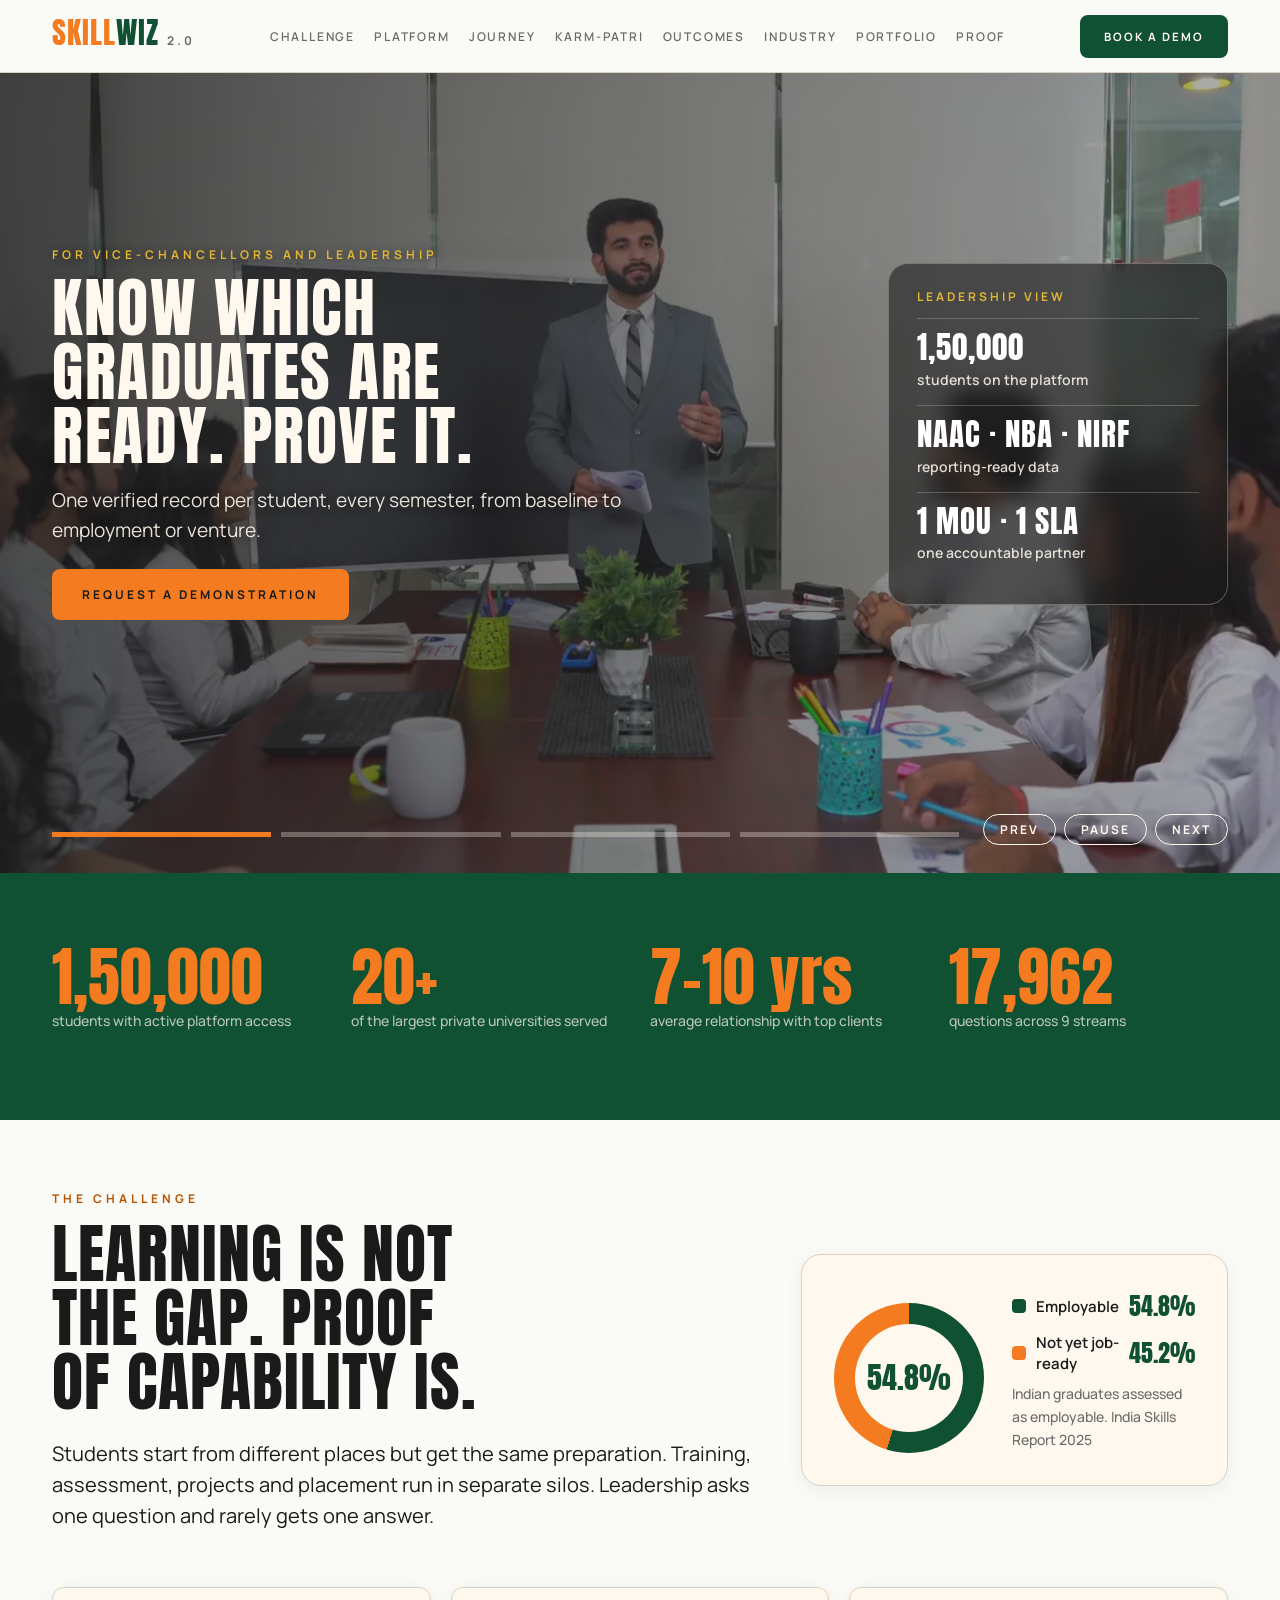
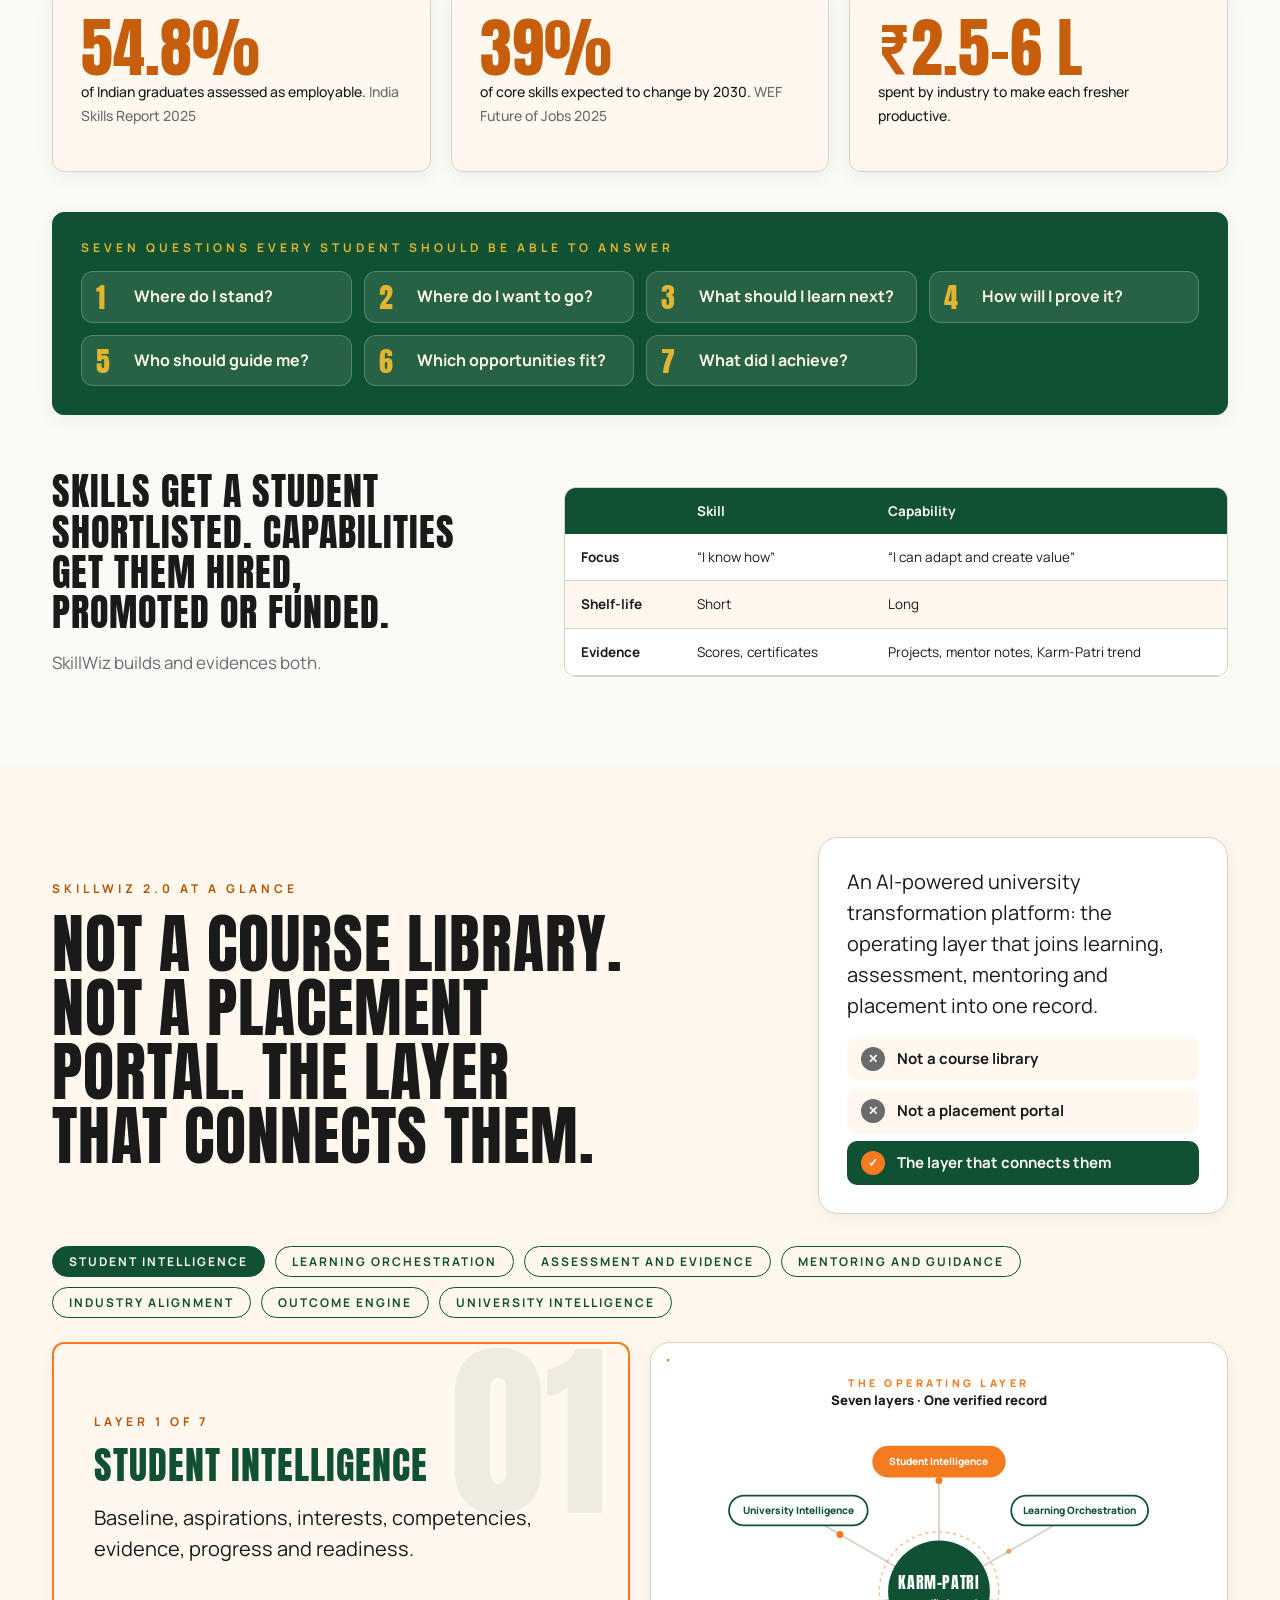
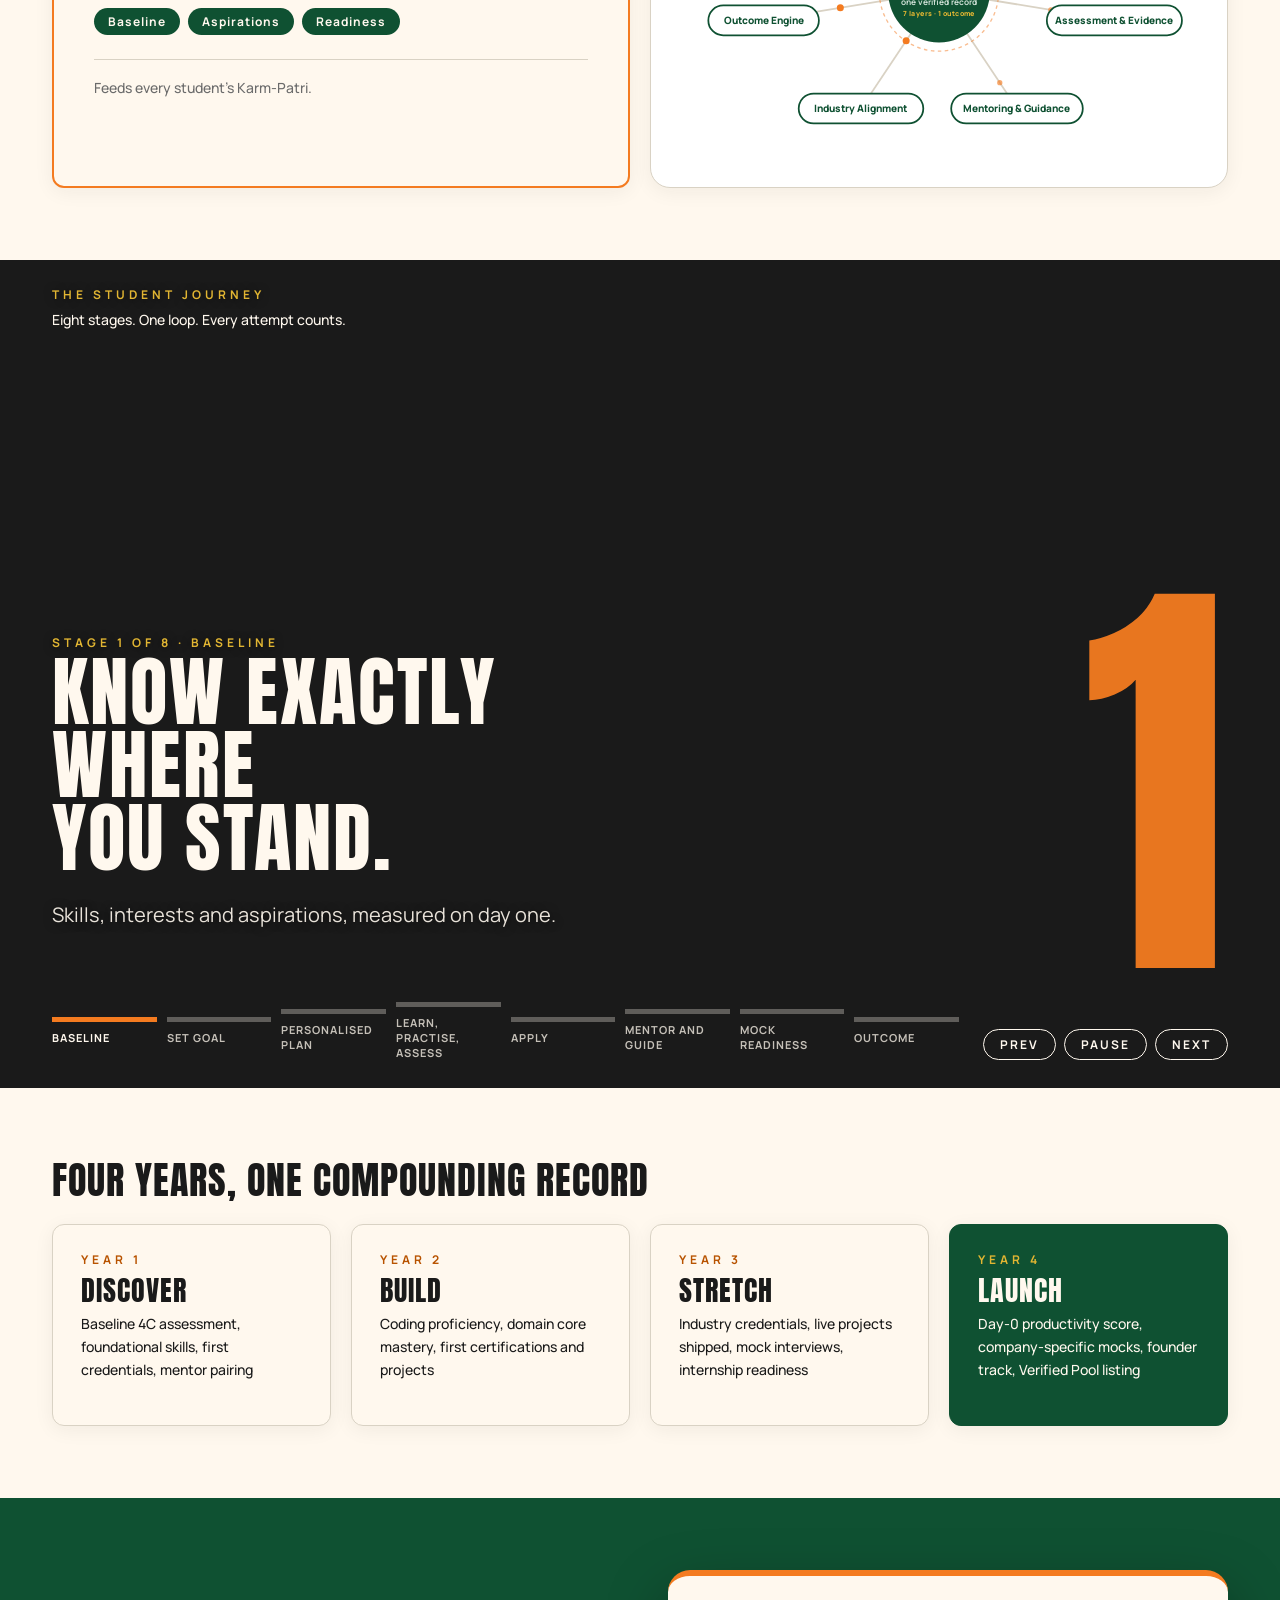
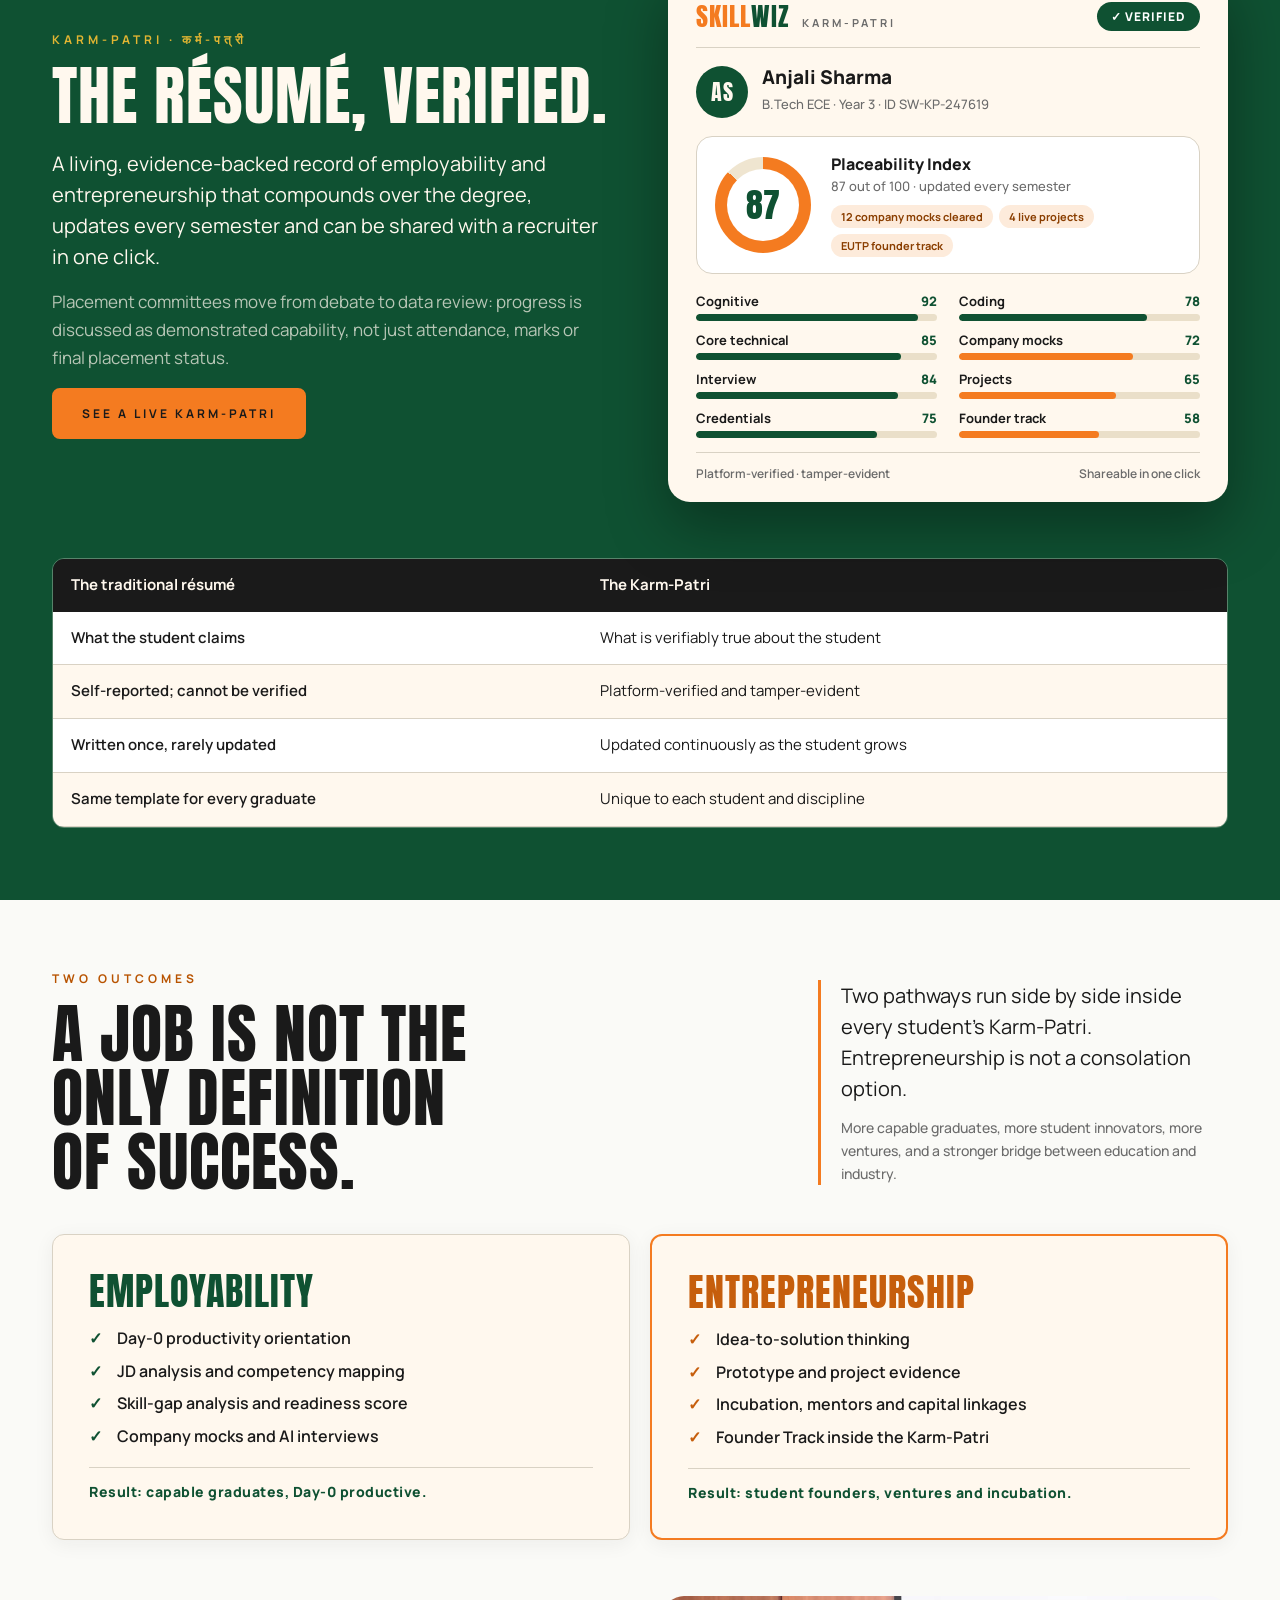
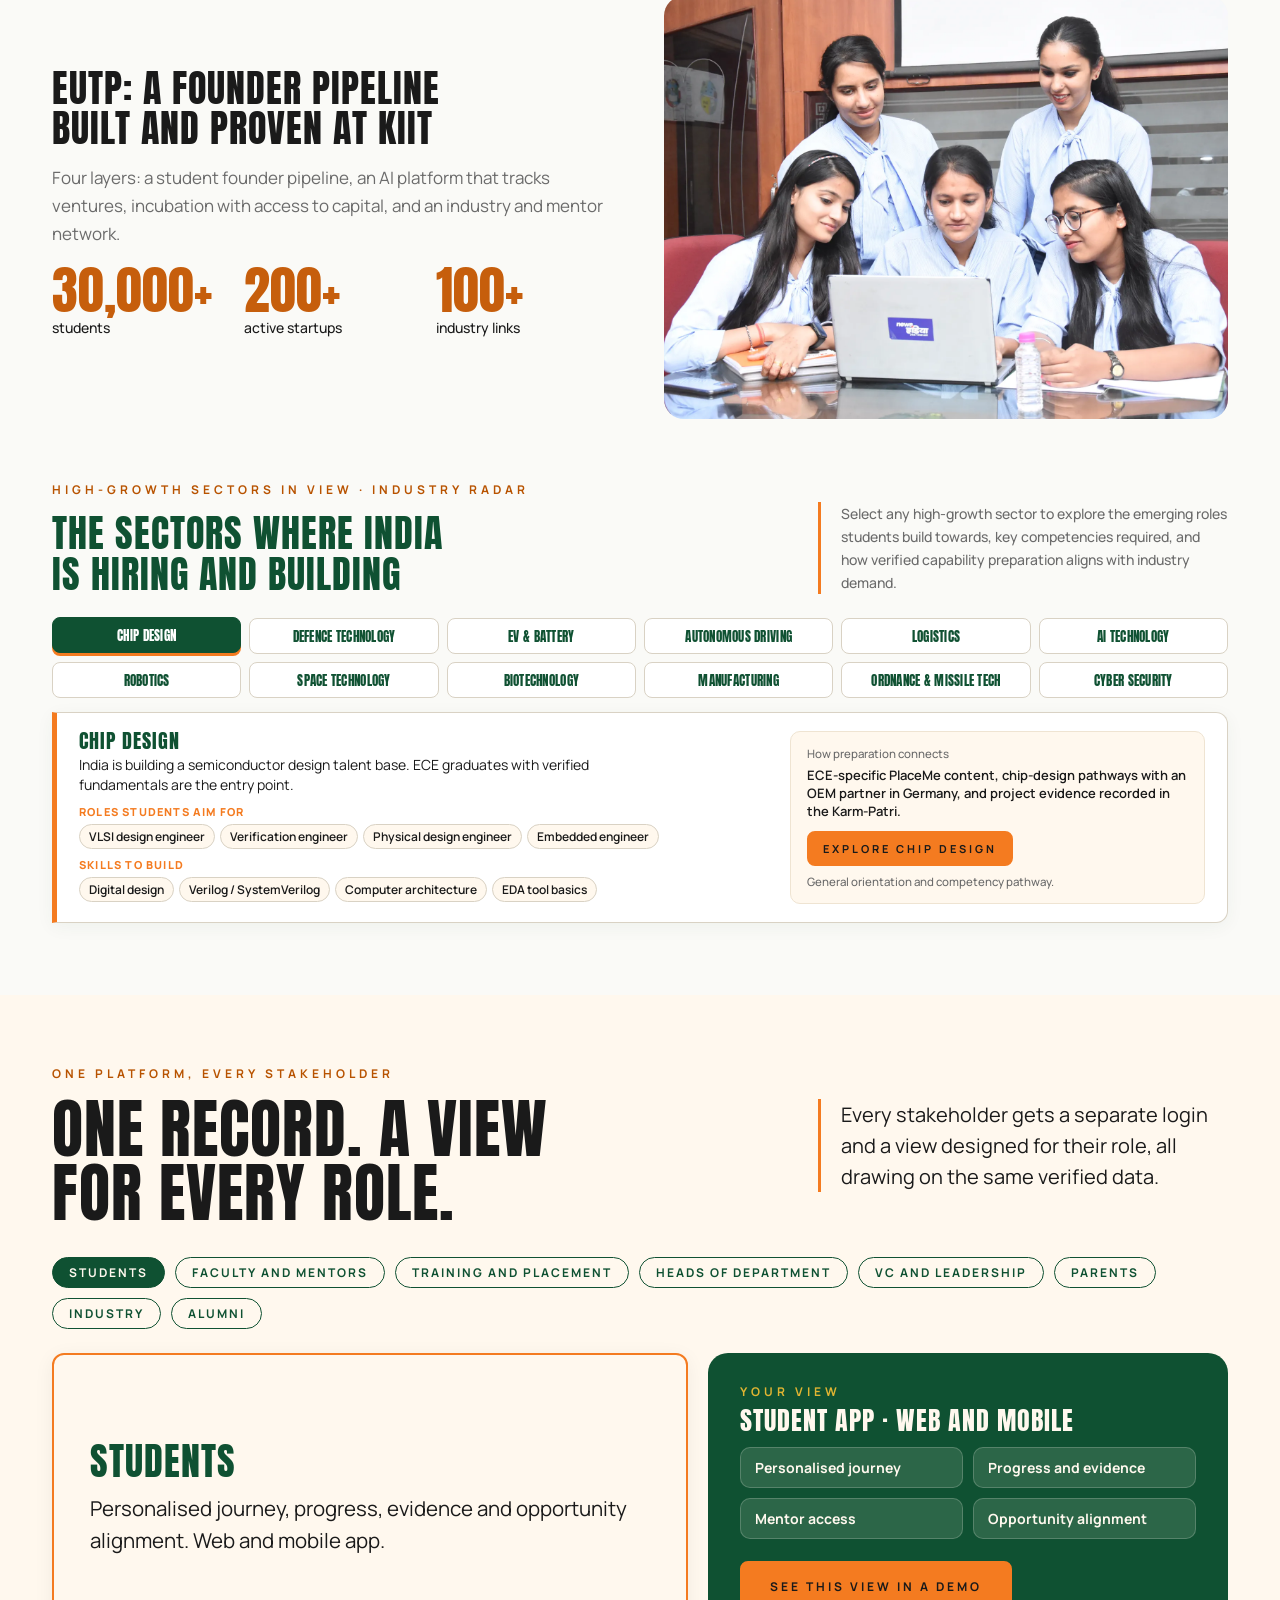
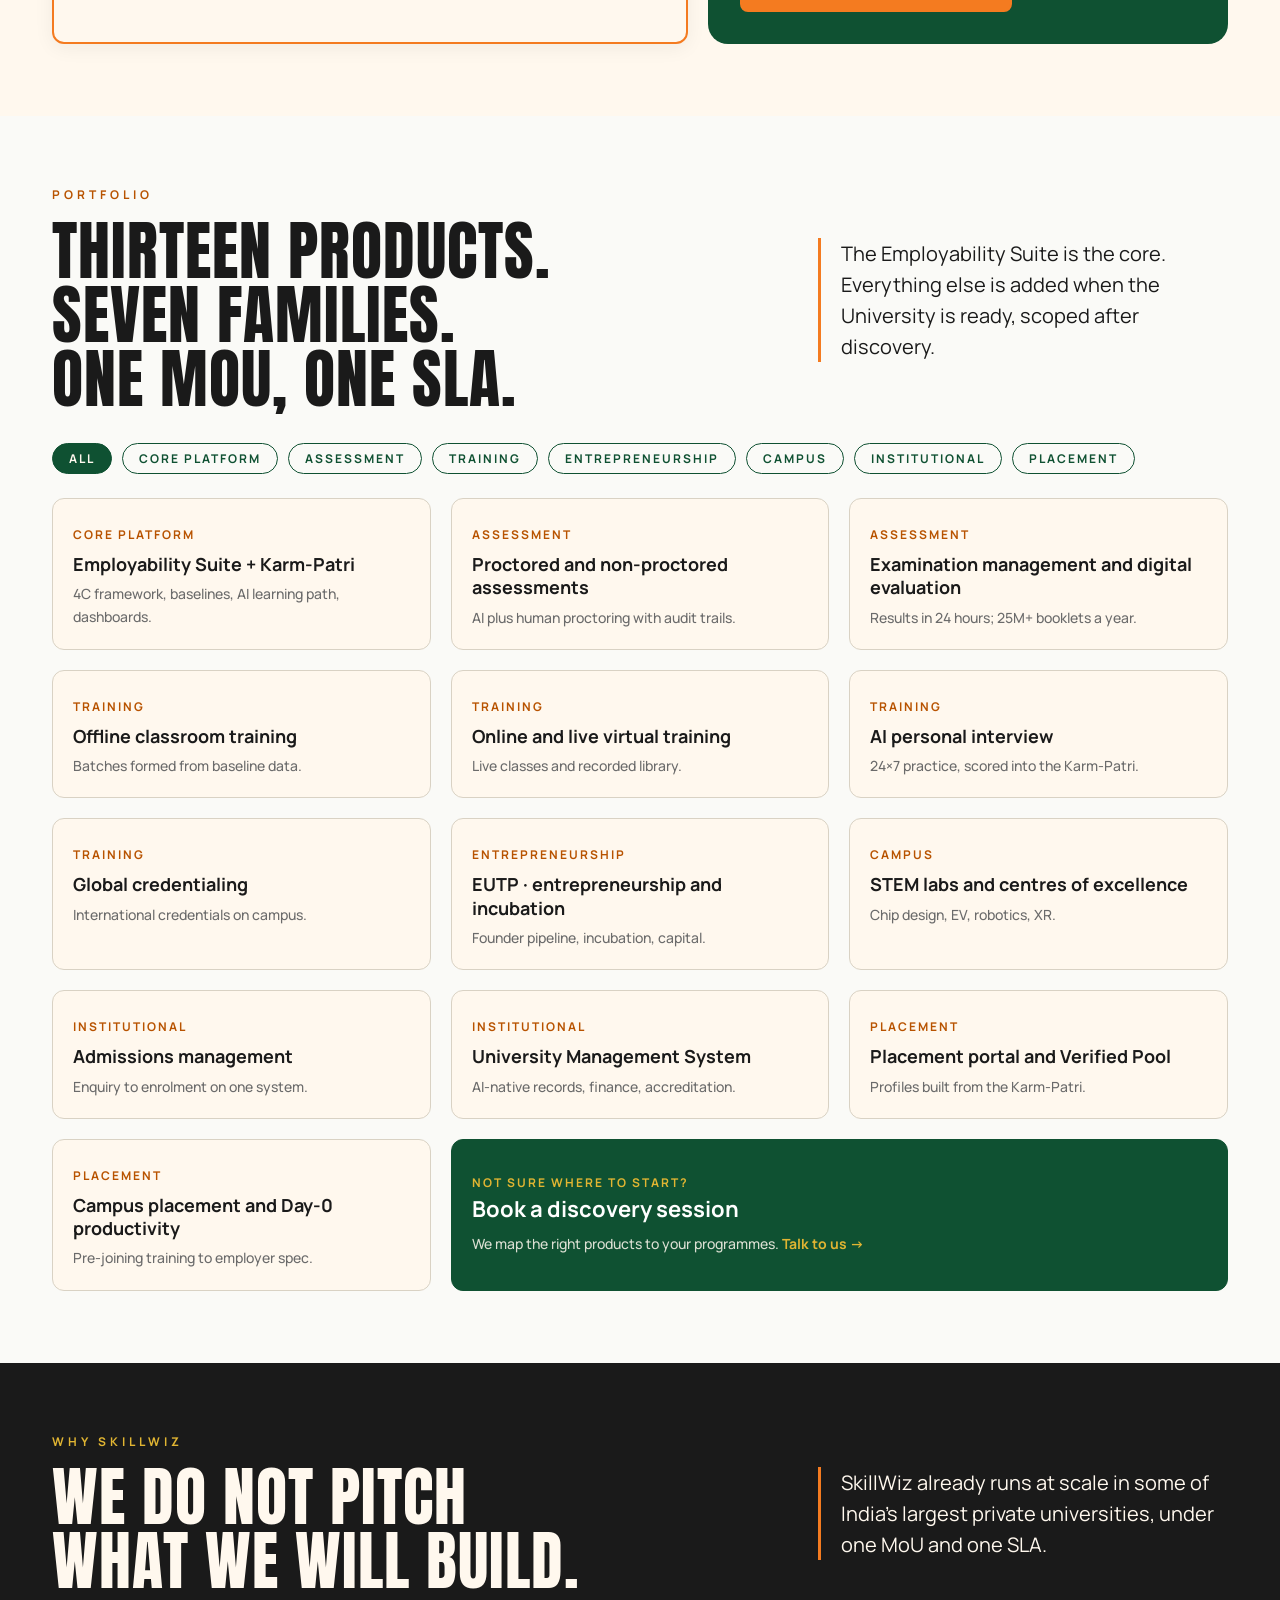
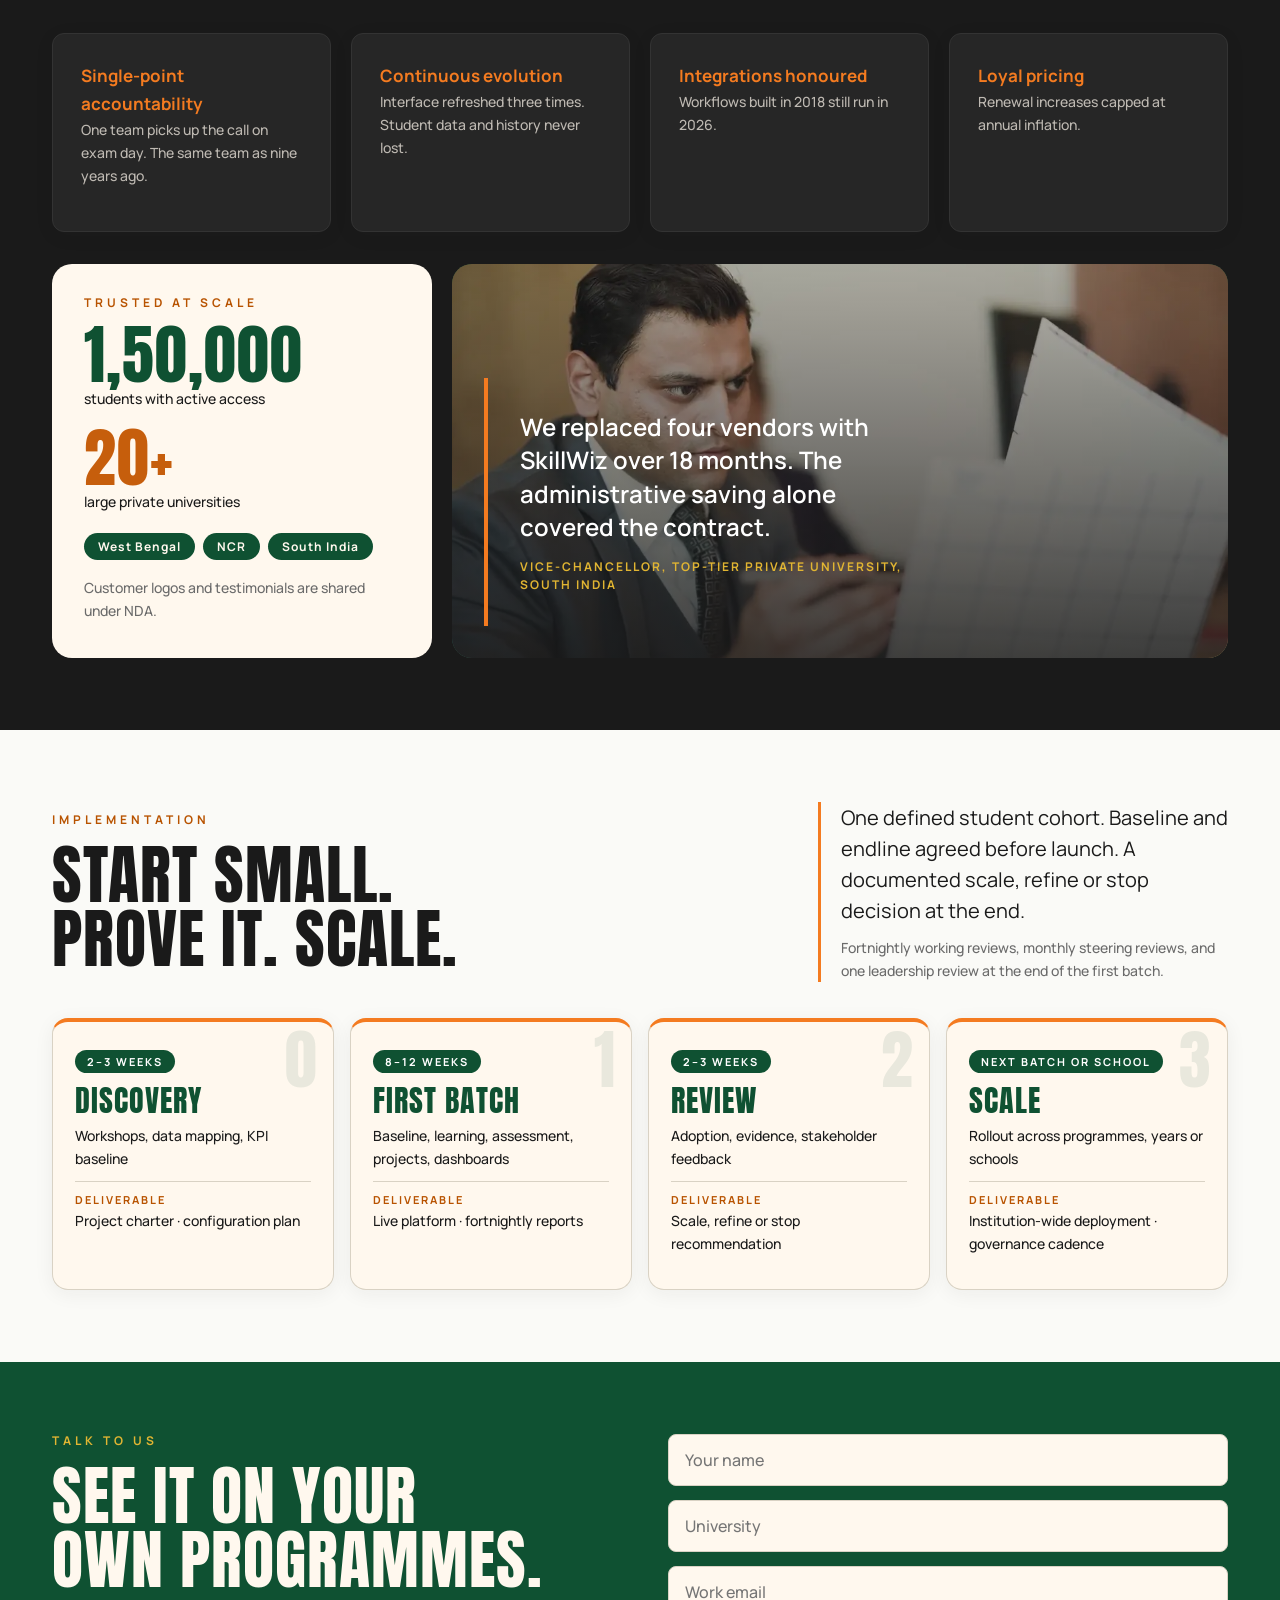
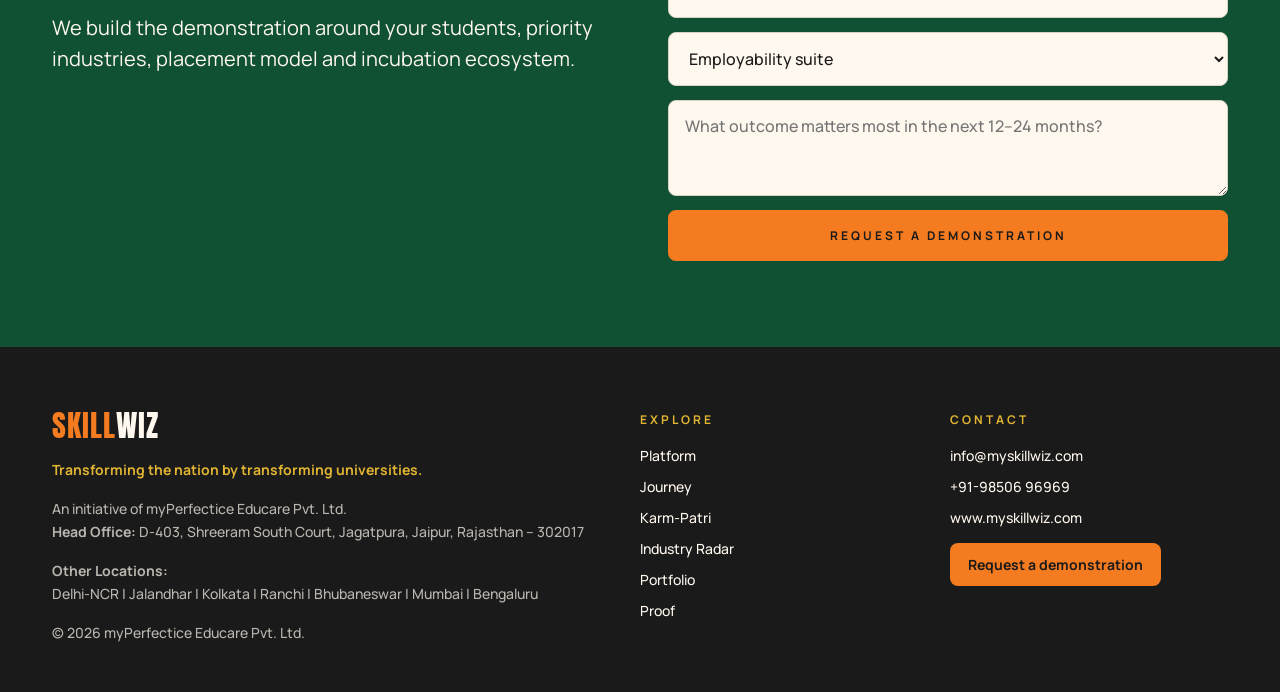
==== commit 293b0f6b: "new nav, new address, fixed" ====
--- a/index.html
+++ b/index.html
@@ -82,7 +82,8 @@
                     class="logo"><i>Skill</i><b>Wiz</b></span><span class="v">2.0</span></a>
             <nav class="links" aria-label="Primary"><a href="#why">Challenge</a><a href="#platform">Platform</a><a
                     href="#journey">Journey</a><a href="#karm">Karm-Patri</a><a href="#outcomes">Outcomes</a><a
-                    href="#portfolio">Portfolio</a><a href="#proof">Proof</a></nav>
+                    href="#industry-radar-section">Industry</a><a href="#portfolio">Portfolio</a><a
+                    href="#proof">Proof</a></nav>
             <a class="btn" href="#contact">Book a demo</a>
         </div>
     </header>
@@ -651,15 +652,6 @@
                     <h2 class="d l">See it on your own programmes.</h2>
                     <p class="lead" style="margin-top:20px">We build the demonstration around your students, priority
                         industries, placement model and incubation ecosystem.</p>
-                    <p class="eb" style="margin-top:32px;color:var(--mustard)">What you will see in the demo</p>
-                    <ul class="dmo">
-                        <li>Student baseline and goal-setting</li>
-                        <li>AI assessment and skill-gap analysis</li>
-                        <li>Karm-Patri: the evolving profile</li>
-                        <li>Mentor and faculty workflow</li>
-                        <li>Cohort and university dashboards</li>
-                        <li>Entrepreneurship journey</li>
-                    </ul>
                 </div>
                 <form id="cf" novalidate><input aria-label="Name" placeholder="Your name" required><input
                         aria-label="University" placeholder="University" required><input type="email" aria-label="Email"
@@ -677,11 +669,11 @@
     <footer class="char">
         <div class="wrap fl">
             <div><span class="logo"><i>Skill</i><b>Wiz</b></span>
-                <p class="sm mut" style="margin-top:16px">An initiative of myPerfectice Educare Pvt. Ltd.<br>D-403,
-                    Shreeram South Court, Jagatpura, Jaipur, Rajasthan – 302017</p>
                 <p class="sm" style="margin-top:12px;color:var(--mustard);font-weight:700">Transforming the nation by
                     transforming universities.</p>
-                <p class="sm mut" style="margin-top:12px">© 2026 myPerfectice Educare Pvt. Ltd.</p>
+                <p class="sm mut" style="margin-top:16px">An initiative of myPerfectice Educare Pvt. Ltd.<br><strong>Head Office:</strong> D-403, Shreeram South Court, Jagatpura, Jaipur, Rajasthan – 302017</p>
+                <p class="sm mut" style="margin-top:10px"><strong>Other Locations:</strong><br>Delhi-NCR | Jalandhar | Kolkata | Ranchi | Bhubaneswar | Mumbai | Bengaluru</p>
+                <p class="sm mut" style="margin-top:16px">© 2026 myPerfectice Educare Pvt. Ltd.</p>
             </div>
             <div class="sm fc">
                 <h5>Explore</h5><a href="#platform">Platform</a><a href="#journey">Journey</a><a
--- a/assets/css/style.css
+++ b/assets/css/style.css
@@ -16,9 +16,9 @@
 .logo{font:400 30px/1 var(--fd);letter-spacing:1px;text-transform:uppercase;display:inline-block}.logo i{font-style:normal;color:var(--saffron)}.logo b{font-weight:400;color:var(--forest)}.dark .logo b,.char .logo b{color:var(--cream)}
 /* nav */
 header{position:sticky;top:0;z-index:50;background:rgba(250,250,247,.96);backdrop-filter:blur(12px);border-bottom:1px solid var(--hair)}
-.nav{display:flex;align-items:center;justify-content:space-between;height:72px}.nav .v{font:700 12px var(--fb);letter-spacing:3px;color:var(--slate);margin-left:10px}
-.links{display:flex;gap:24px;font:600 12px var(--fb);letter-spacing:2px;text-transform:uppercase;color:var(--slate)}.links a:hover{color:var(--saffron)}
-.btn{display:inline-block;padding:15px 28px;font:700 12px var(--fb);letter-spacing:3px;text-transform:uppercase;border:2px solid var(--forest);background:var(--forest);color:var(--cream);border-radius:8px;cursor:pointer;transition:background .2s}
+.nav{display:flex;align-items:center;justify-content:space-between;gap:24px;height:72px}.nav .v{font:700 12px var(--fb);letter-spacing:3px;color:var(--slate);margin-left:8px}
+.links{display:flex;align-items:center;gap:clamp(14px,1.5vw,20px);margin:0 auto;font:600 12px var(--fb);letter-spacing:1.8px;text-transform:uppercase;color:var(--slate);white-space:nowrap}.links a{transition:color .2s}.links a:hover{color:var(--saffron)}
+.btn{display:inline-block;padding:15px 28px;font:700 12px var(--fb);letter-spacing:3px;text-transform:uppercase;border:2px solid var(--forest);background:var(--forest);color:var(--cream);border-radius:8px;cursor:pointer;transition:background .2s}.nav .btn{padding:12px 22px;font-size:11.5px;letter-spacing:2px;flex-shrink:0}
 .btn:hover{background:var(--saffron);border-color:var(--saffron)}.btn.g{background:transparent;color:var(--forest)}.btn.g:hover{background:var(--forest);color:var(--cream);border-color:var(--forest)}
 .btn.s{background:var(--saffron);border-color:var(--saffron);color:#fff}.btn.s:hover{background:var(--cream);color:var(--forest);border-color:var(--cream)}
 .dark .btn.g{color:var(--cream);border-color:var(--cream)}.dark .btn.g:hover{background:var(--cream);color:var(--forest)}
@@ -224,8 +224,8 @@
 .cp{display:flex;flex-direction:column}.cp div{margin-top:auto}
 /* ===== QA pass ===== */
 .links{white-space:nowrap}.nav .logo,.nav .v{white-space:nowrap}
-@media(max-width:1180px){.links{gap:16px;font-size:11px;letter-spacing:1.5px}}
-@media(max-width:1060px){.links{display:none}}
+@media(max-width:1200px){.links{gap:13px;font-size:11px;letter-spacing:1.2px}.nav{gap:16px}}
+@media(max-width:1040px){.links{display:none}}
 .qs{list-style:none;counter-reset:q;display:grid;grid-template-columns:repeat(4,1fr);gap:12px;margin-top:14px}
 .qs li{counter-increment:q;position:relative;padding:14px 16px 14px 52px;border-radius:12px;background:rgba(255,248,238,.1);border:1px solid rgba(255,248,238,.22);font:700 16px/1.35 var(--fb);color:var(--cream)}
 .qs li::before{content:counter(q);position:absolute;left:14px;top:11px;font:400 28px/1 var(--fd);color:var(--mustard)}
@@ -248,7 +248,7 @@
 @media(max-width:640px){.card{padding:22px}section{padding:56px 0}.wrap{padding:0 20px}}
 
 /* ---- Industry Radar ---- */
-.radar-container{margin-top:28px}
+.radar-container{margin-top:28px;scroll-margin-top:80px}
 .sectors{display:grid;grid-template-columns:repeat(6,1fr);gap:8px}
 .sectors button{font-family:var(--fd);text-transform:uppercase;text-align:center;padding:8px 6px;font-size:.84rem;letter-spacing:.02em;color:var(--forest);background:#fff;border:1.5px solid var(--hair);border-radius:8px;cursor:pointer;display:flex;align-items:center;justify-content:center;user-select:none;line-height:1.2;min-height:36px;transition:border-color .15s,background .15s,color .15s,box-shadow .15s,transform .15s}
 .sectors button:hover{border-color:var(--saffron);transform:translateY(-1px)}
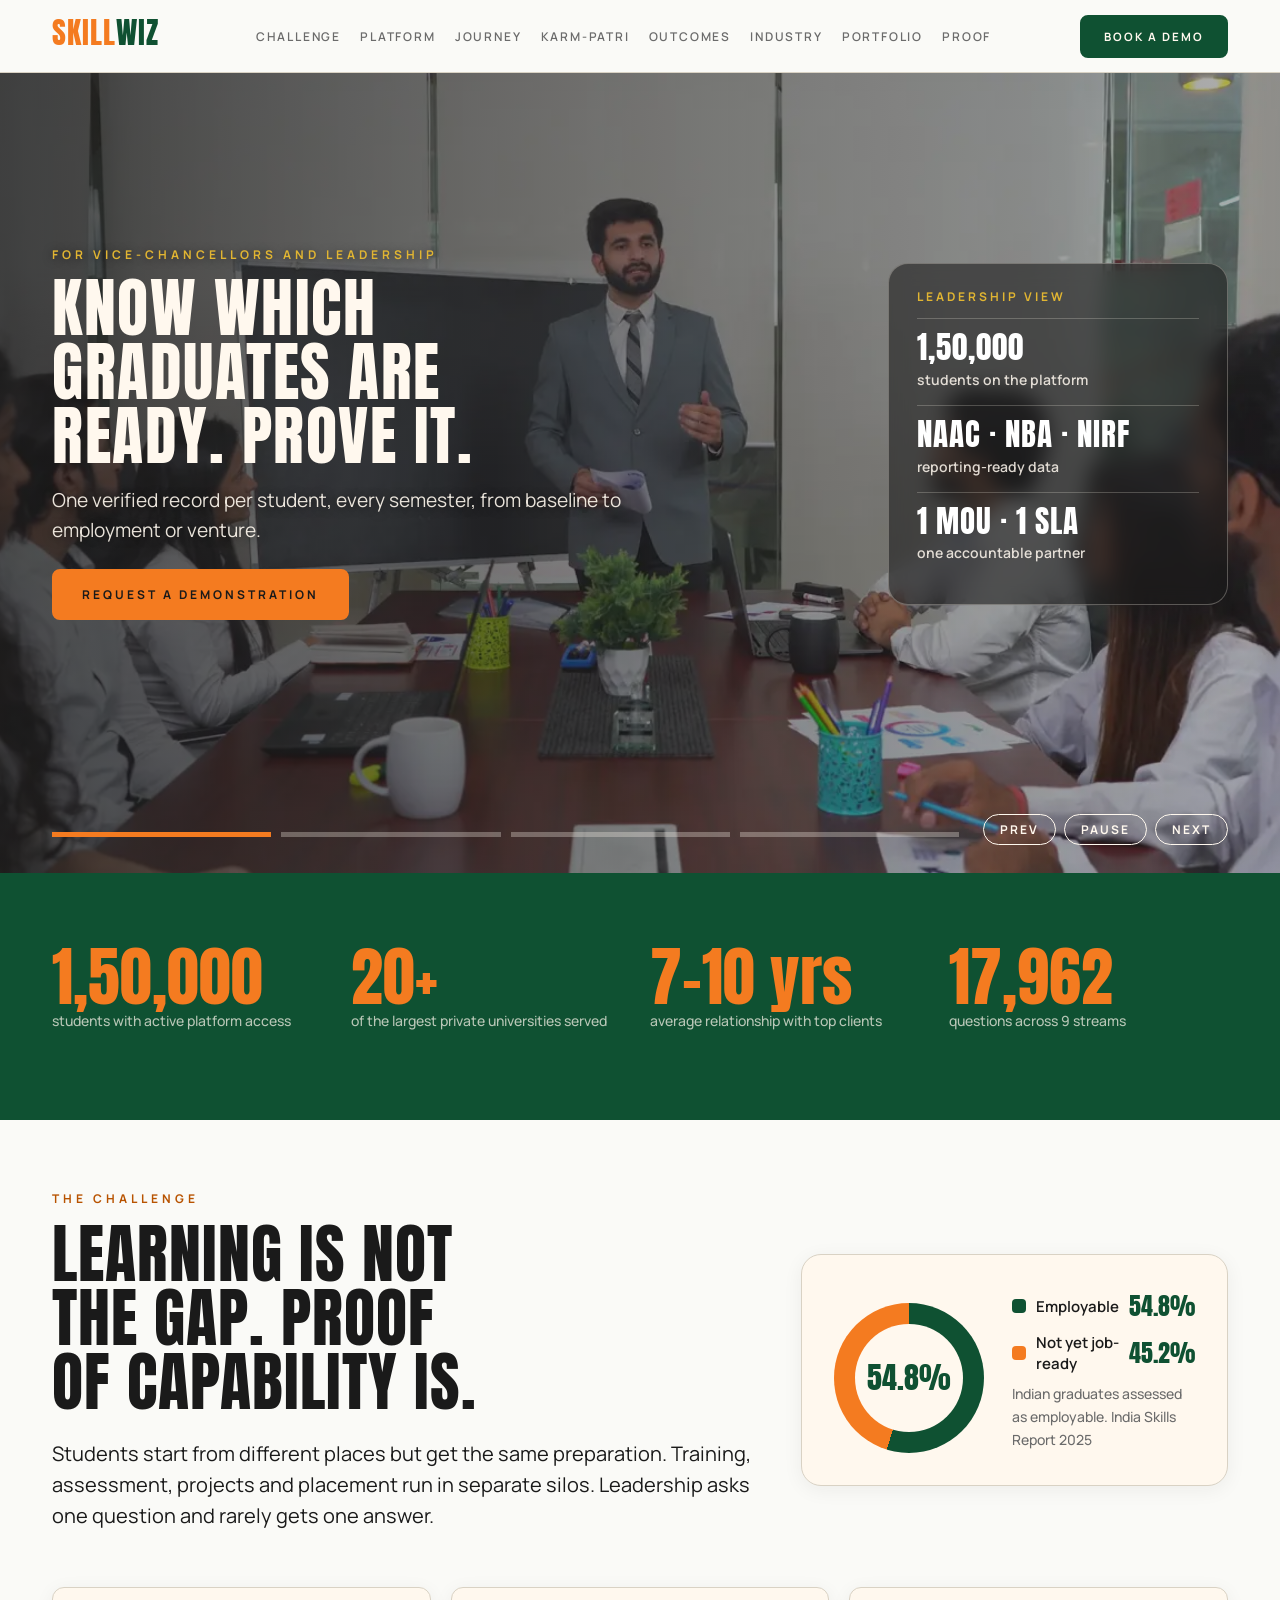
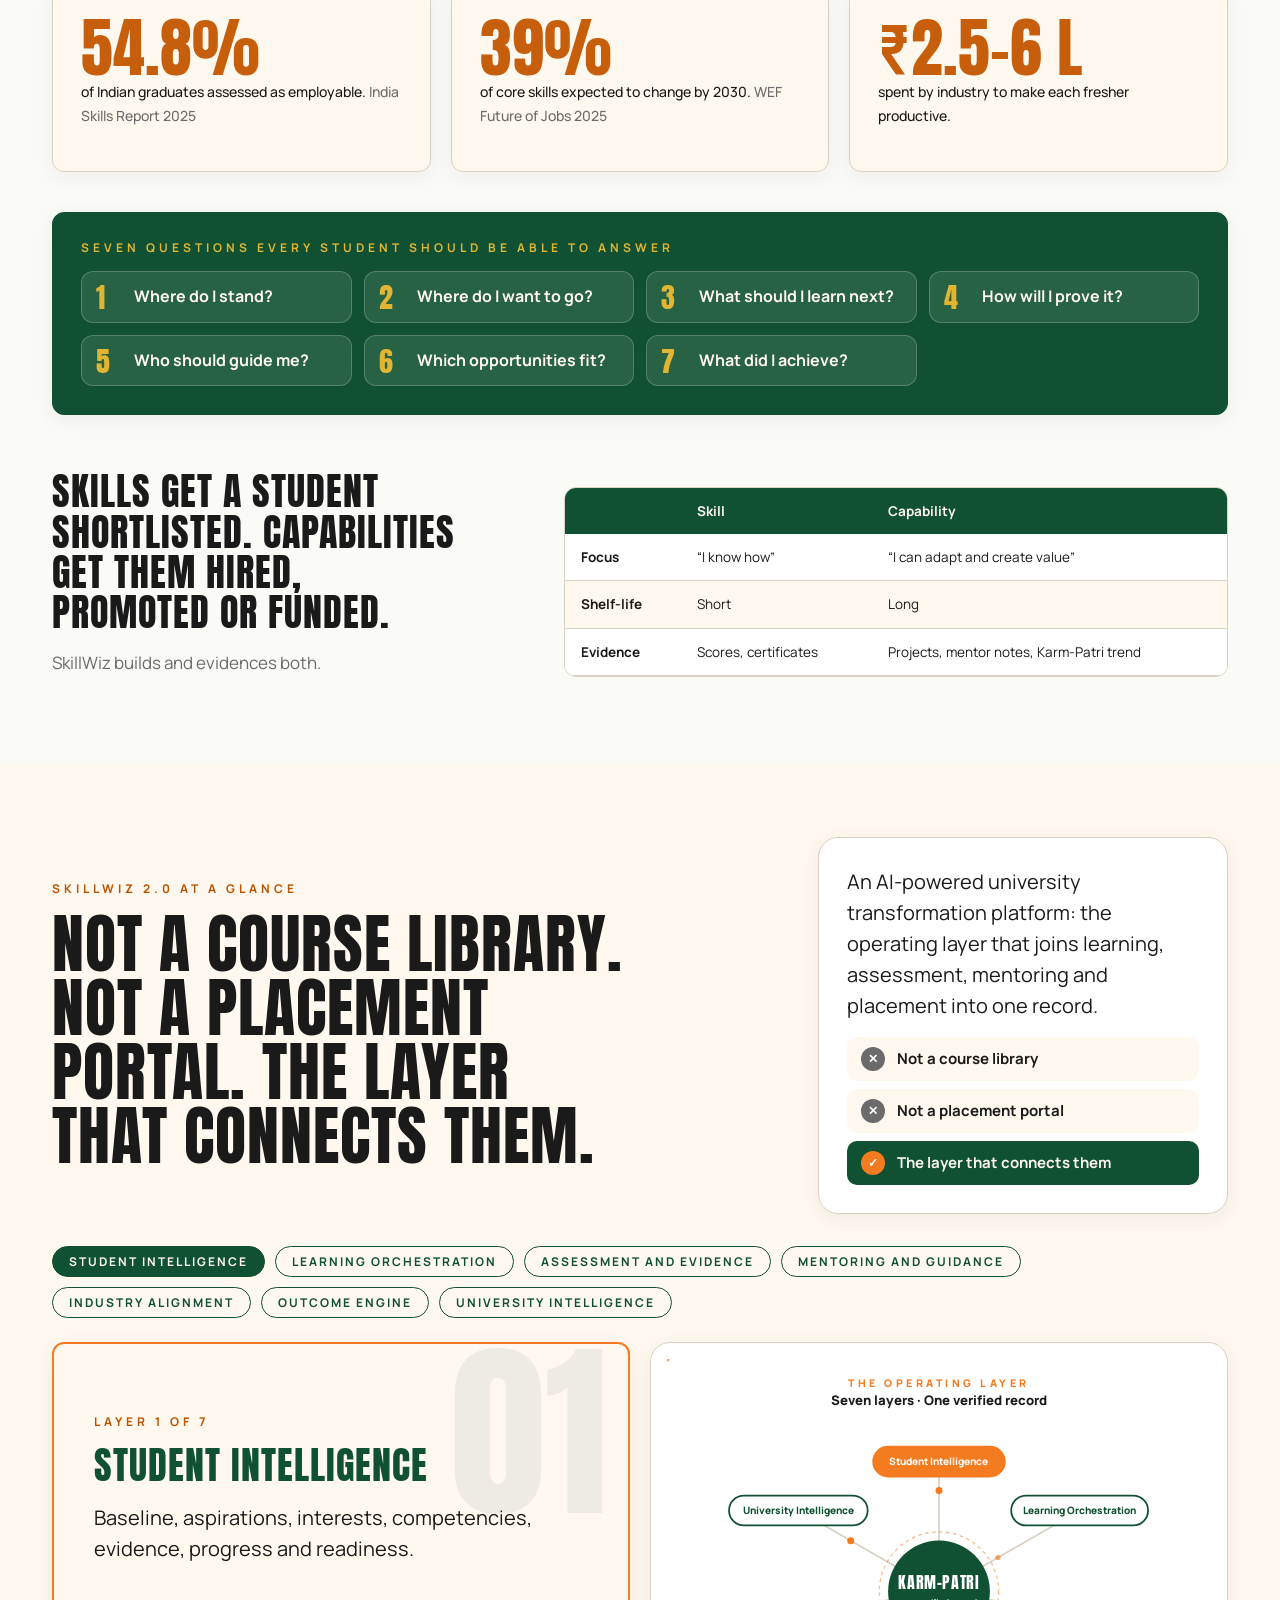
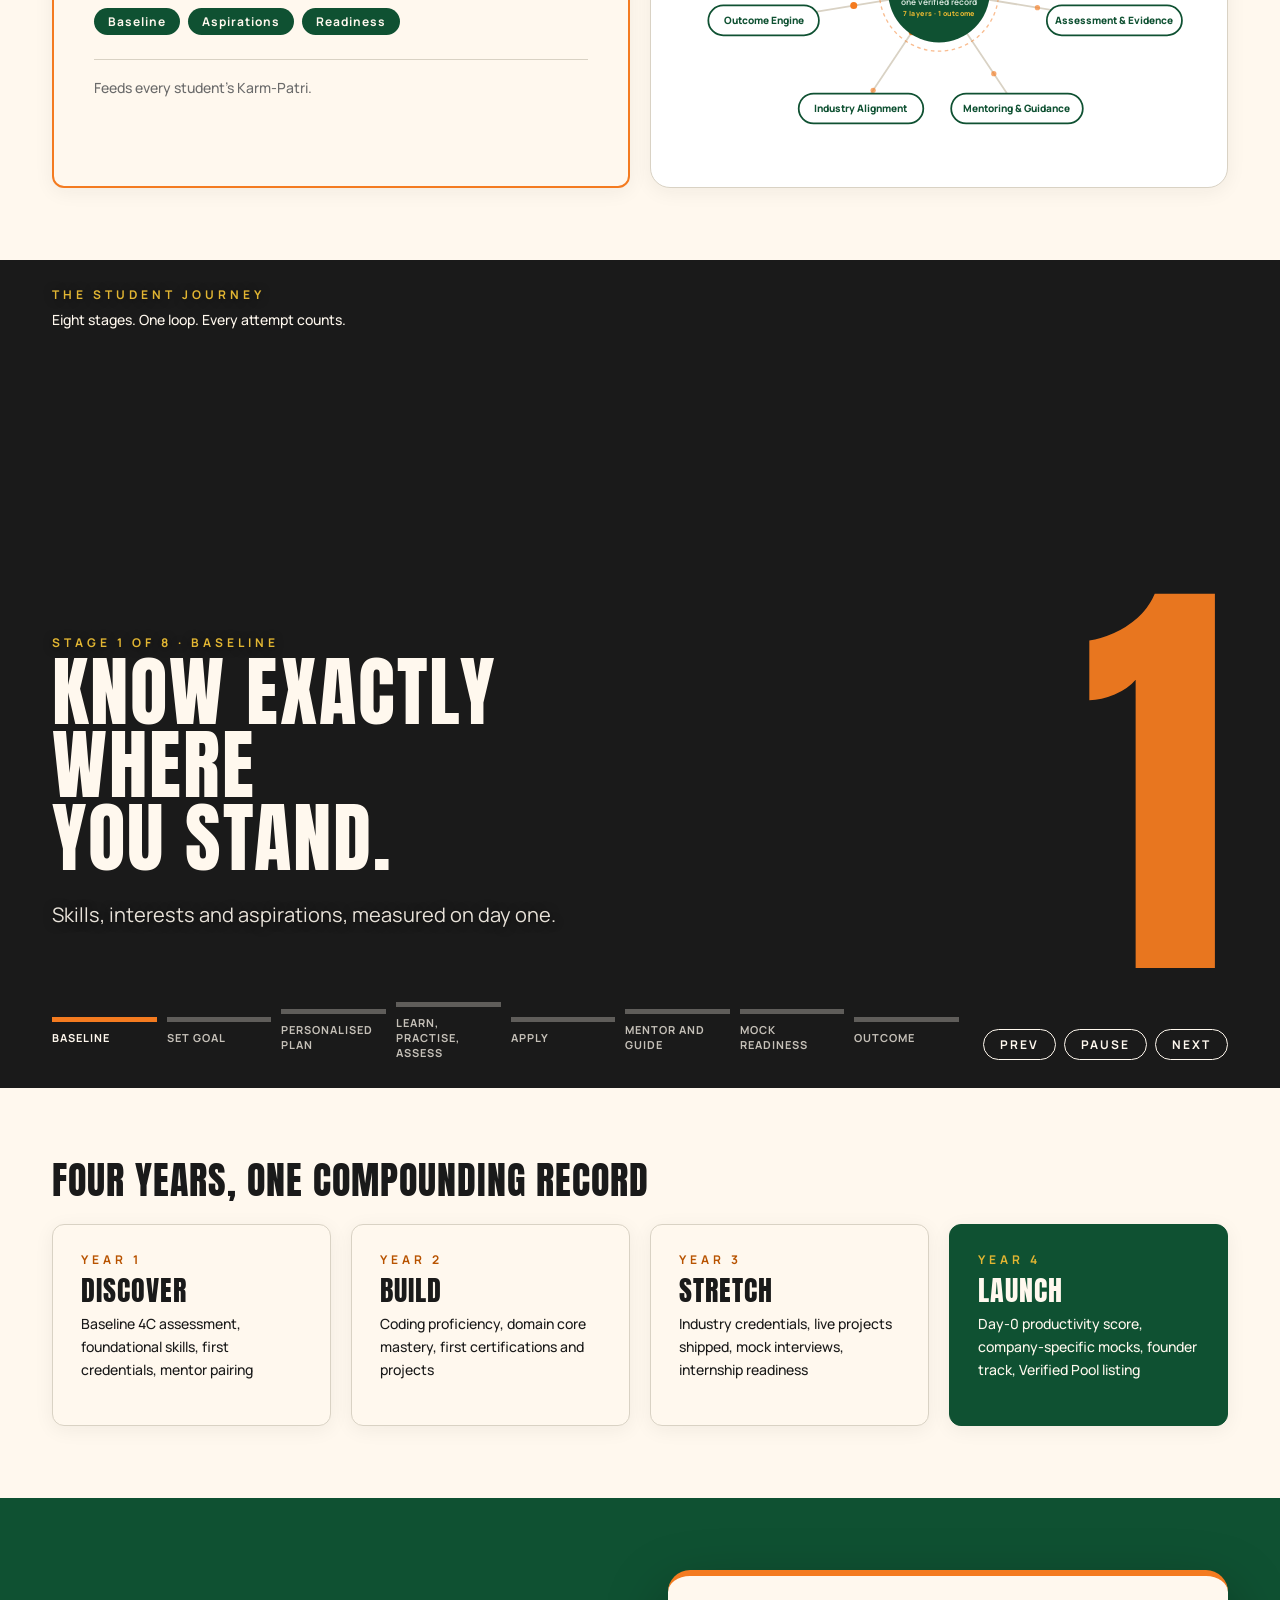
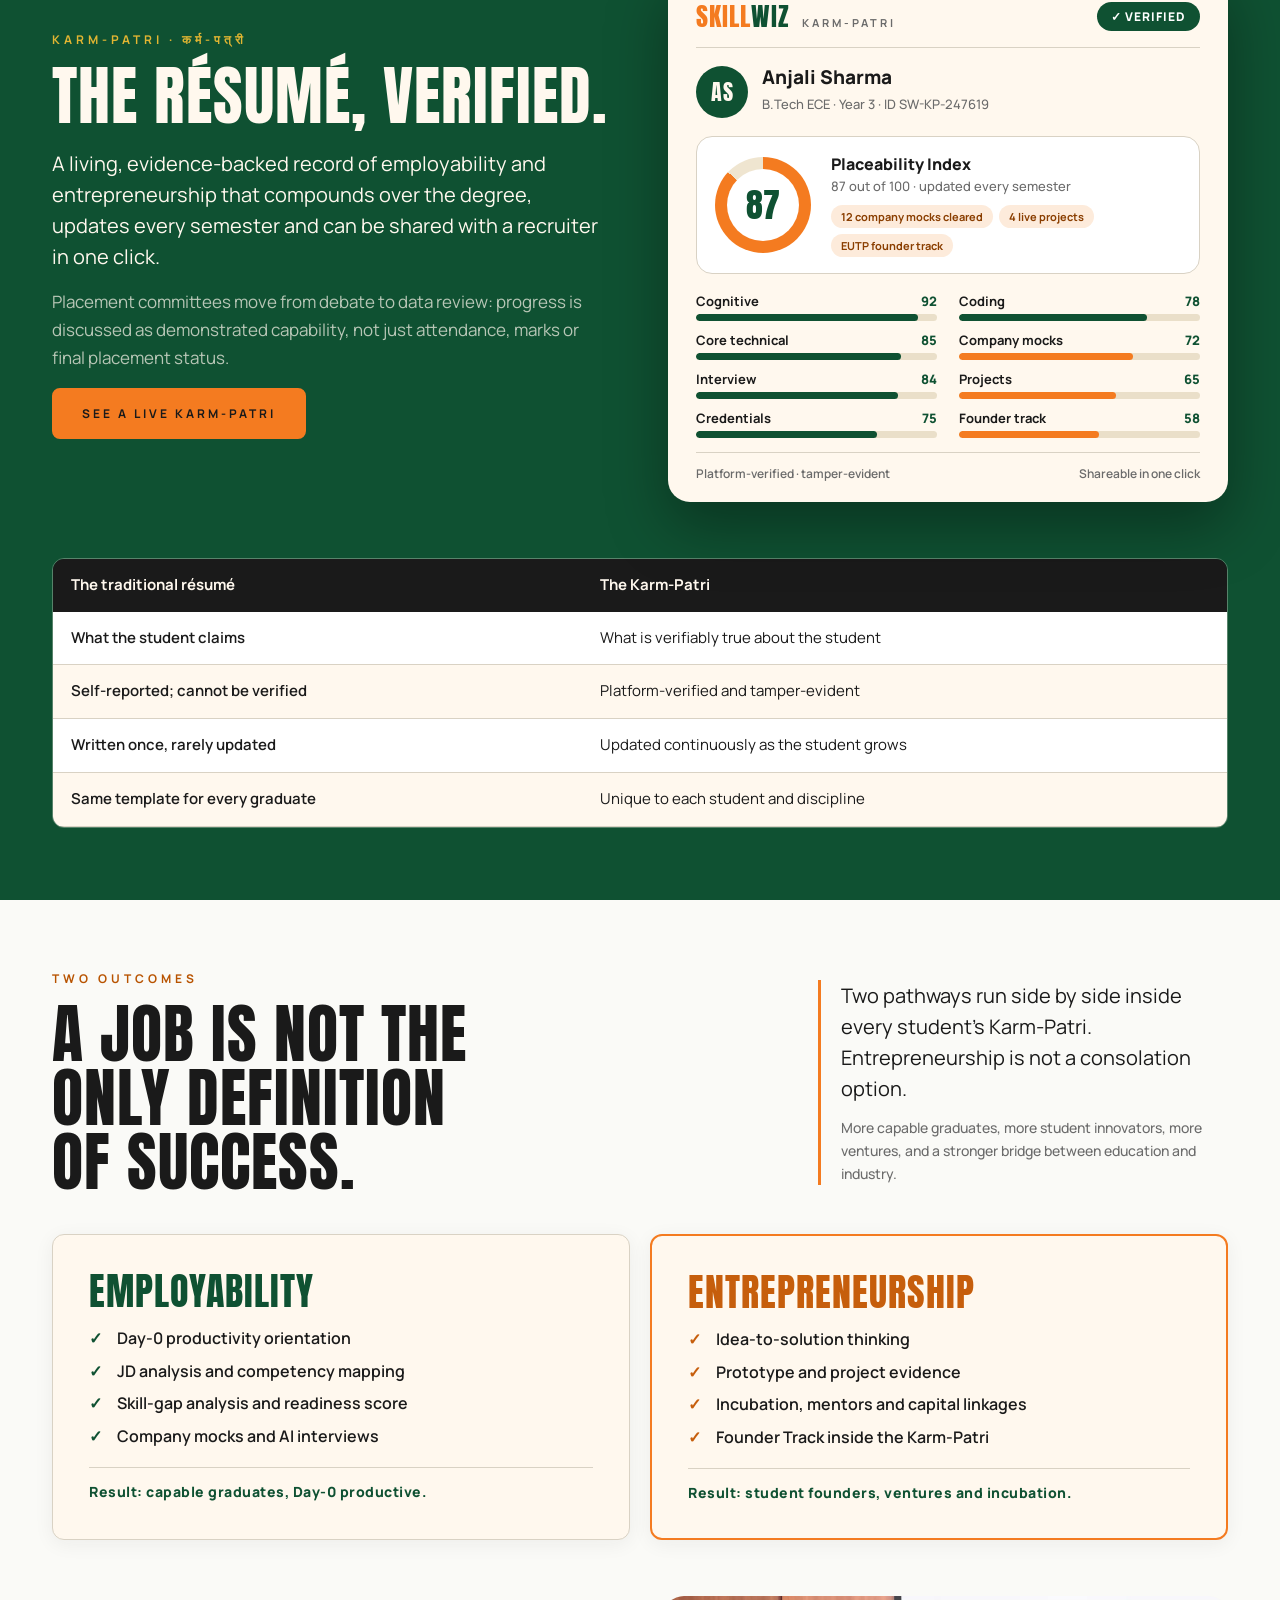
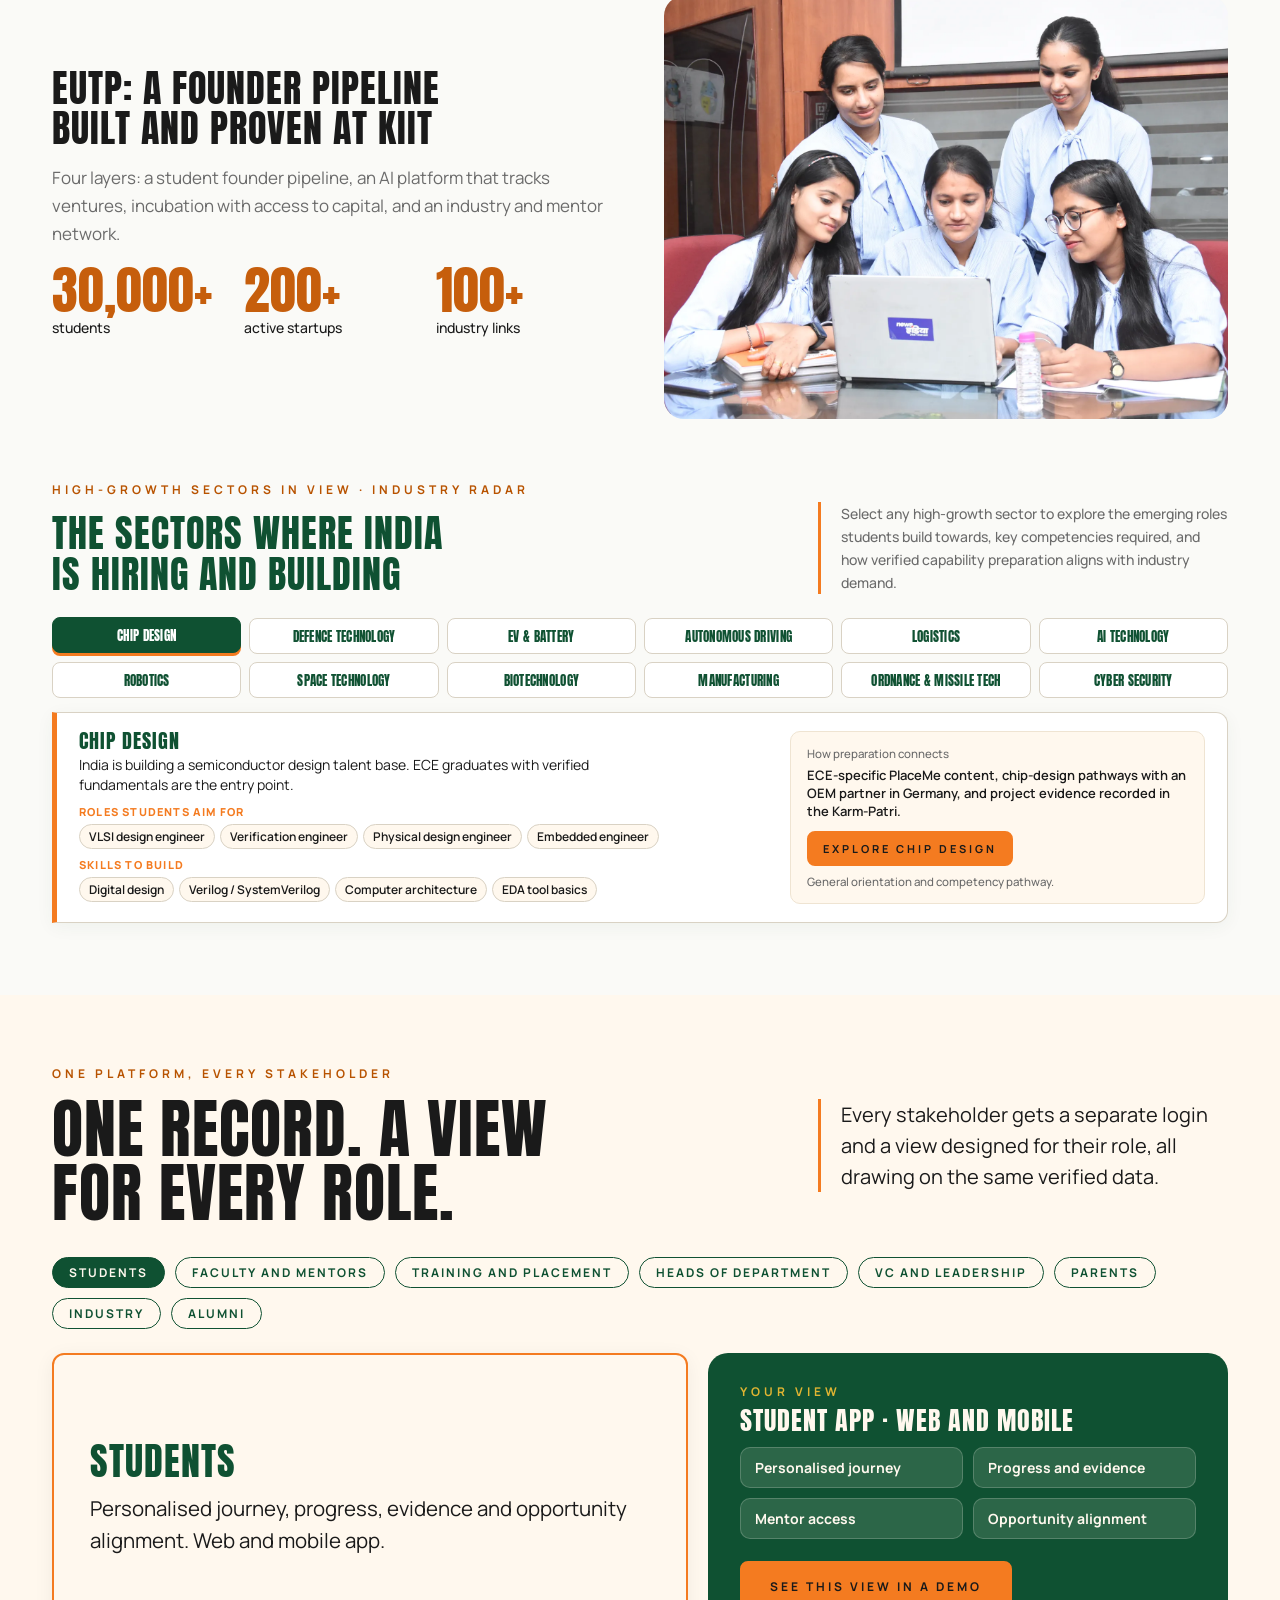
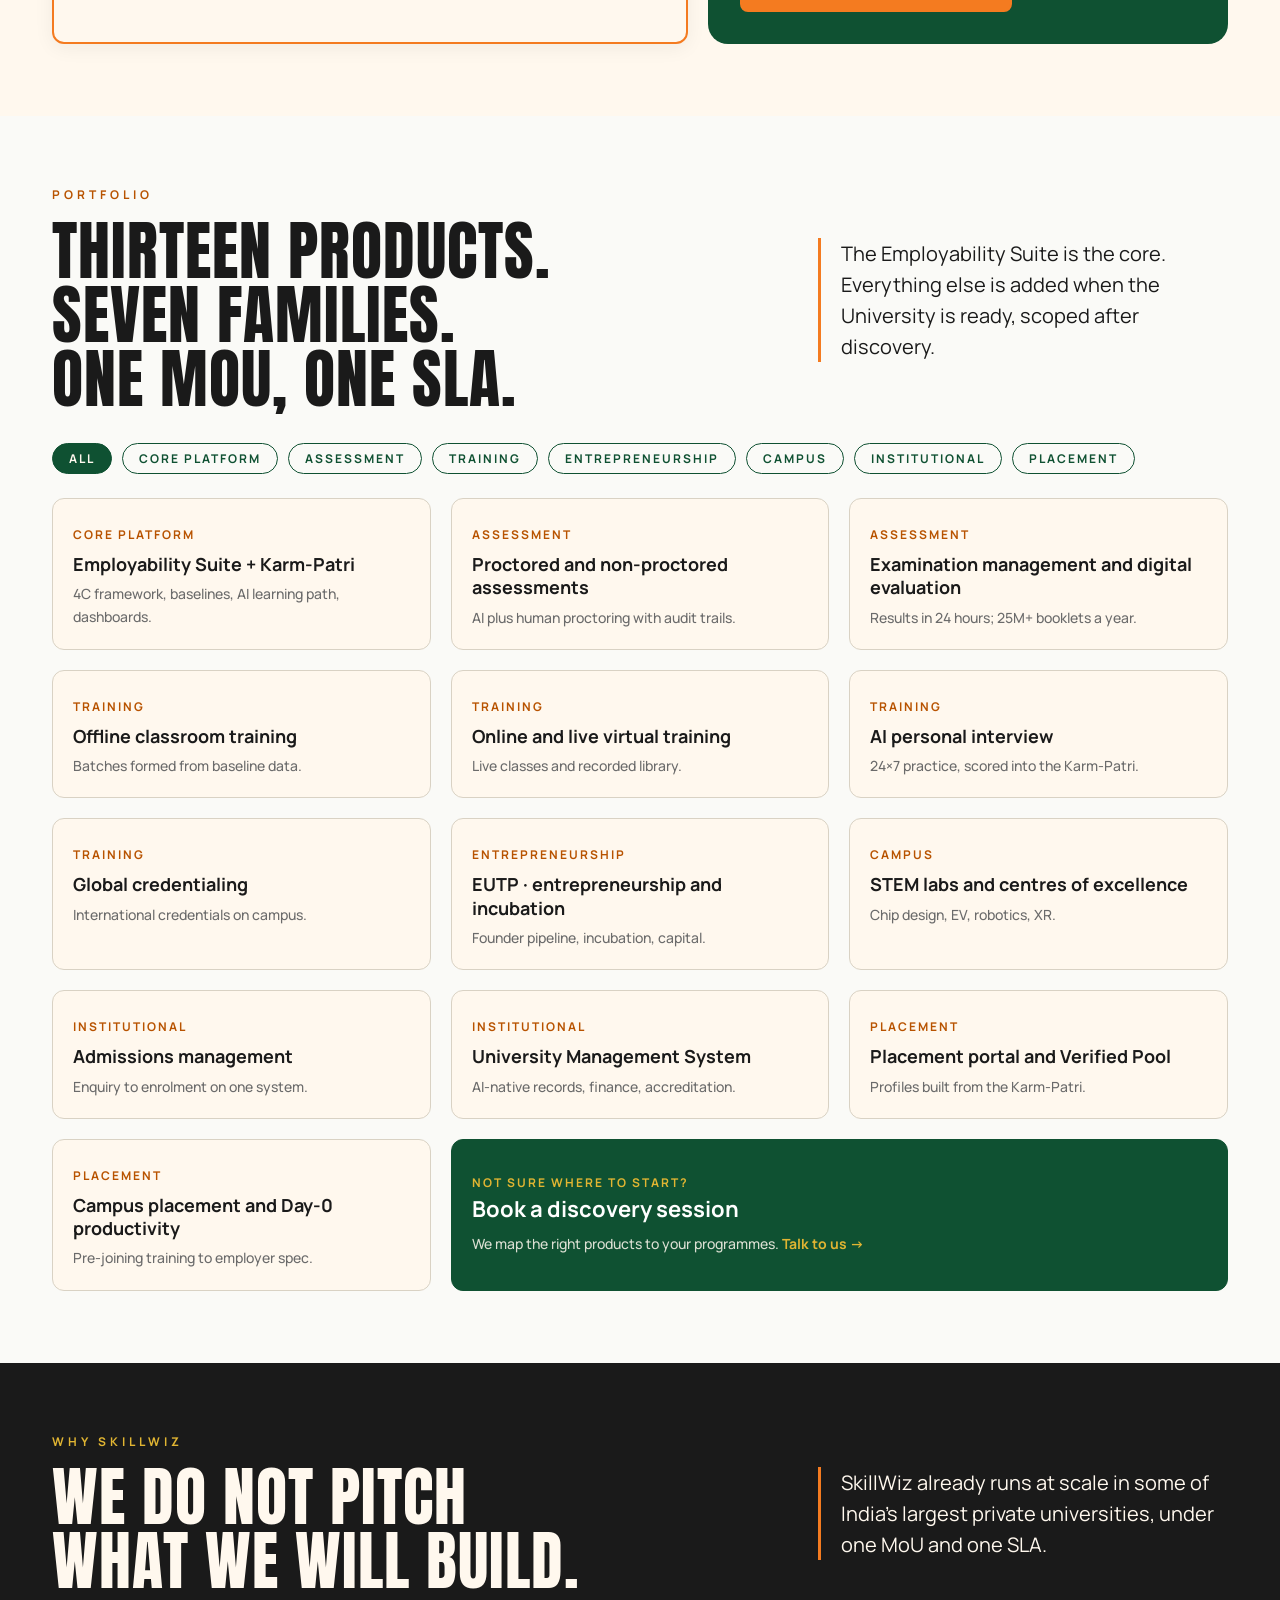
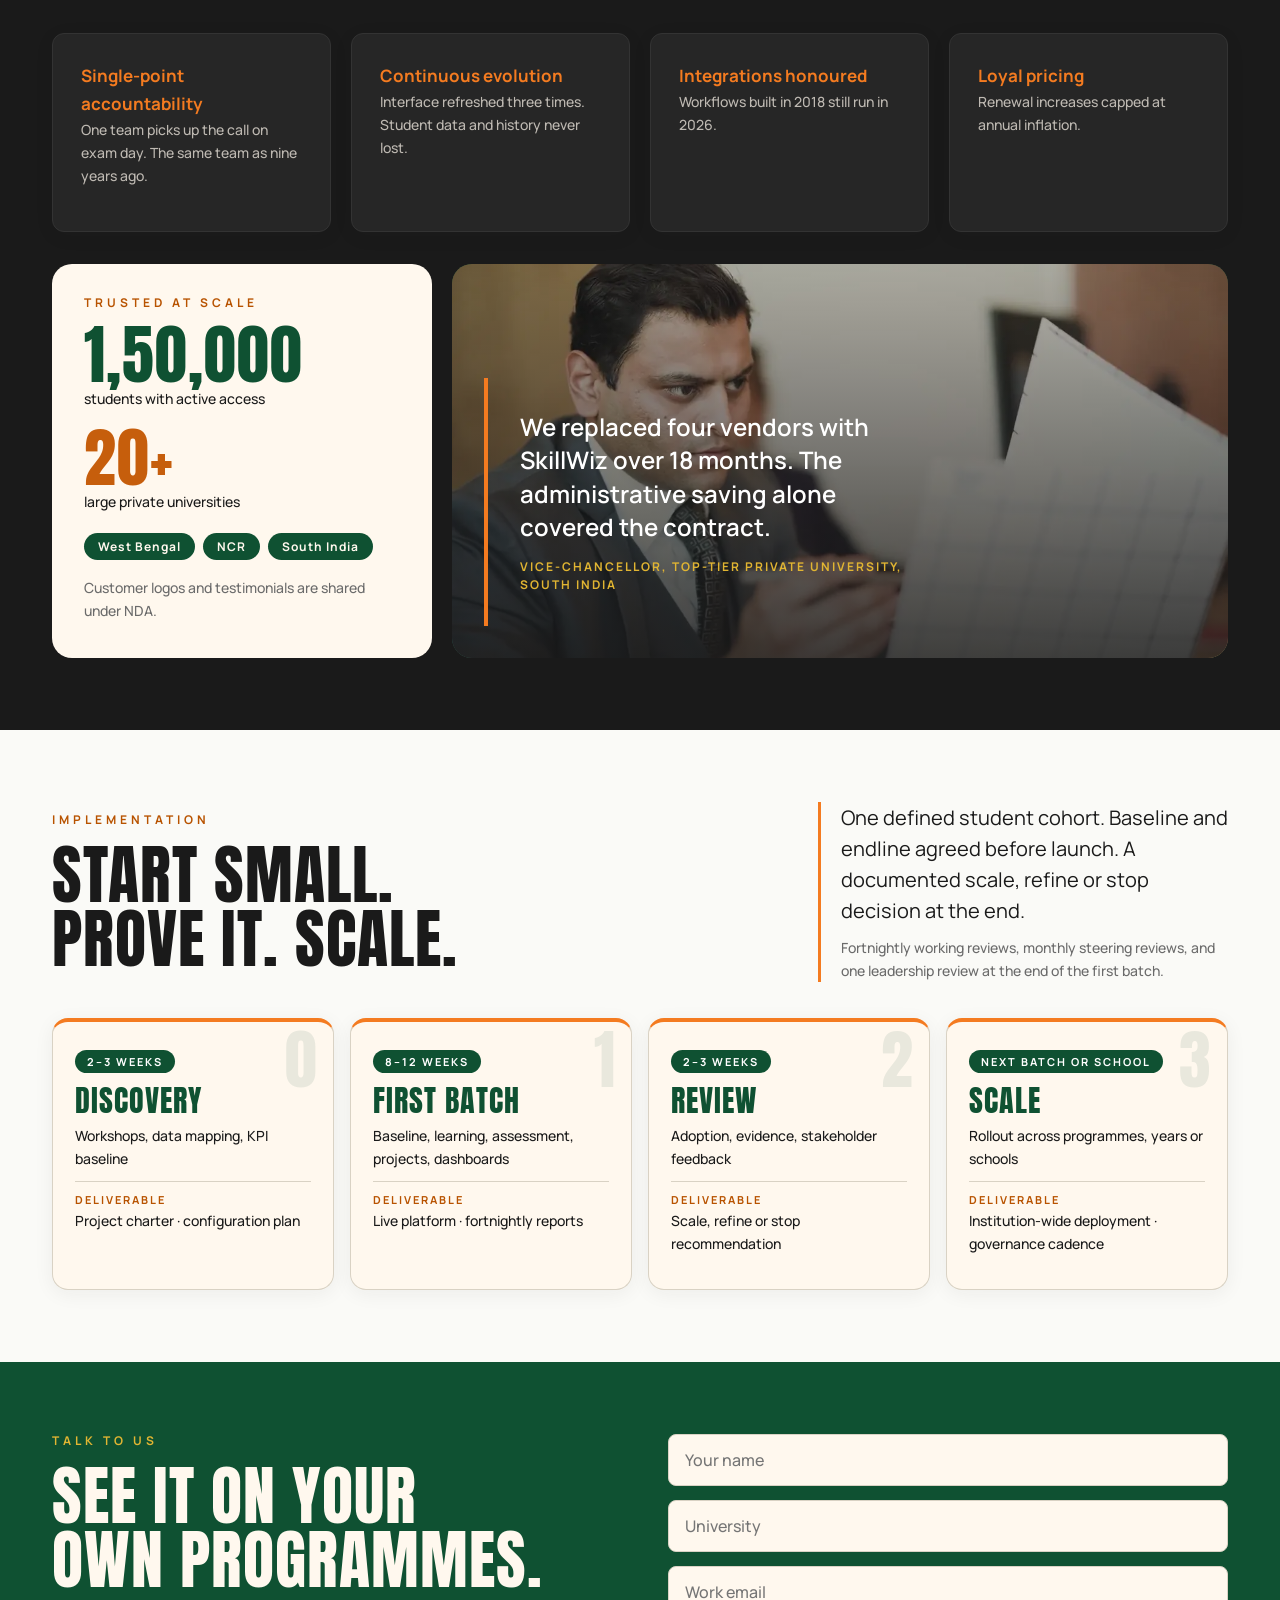
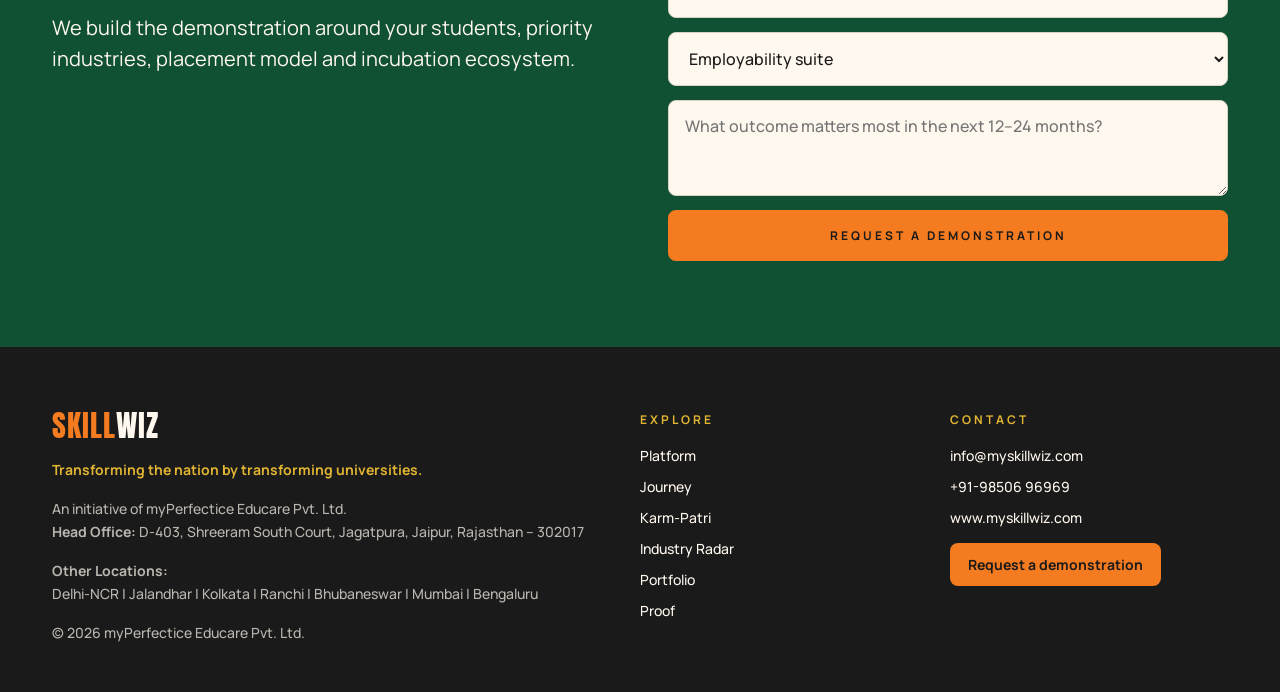
==== commit 95be1c17: "2.0 fixed" ====
--- a/index.html
+++ b/index.html
@@ -79,7 +79,7 @@
 
     <header>
         <div class="wrap nav"><a href="#top" aria-label="SkillWiz home"><span
-                    class="logo"><i>Skill</i><b>Wiz</b></span><span class="v">2.0</span></a>
+                    class="logo"><i>Skill</i><b>Wiz</b></span><span class="v"></span></a>
             <nav class="links" aria-label="Primary"><a href="#why">Challenge</a><a href="#platform">Platform</a><a
                     href="#journey">Journey</a><a href="#karm">Karm-Patri</a><a href="#outcomes">Outcomes</a><a
                     href="#industry-radar-section">Industry</a><a href="#portfolio">Portfolio</a><a
@@ -671,8 +671,11 @@
             <div><span class="logo"><i>Skill</i><b>Wiz</b></span>
                 <p class="sm" style="margin-top:12px;color:var(--mustard);font-weight:700">Transforming the nation by
                     transforming universities.</p>
-                <p class="sm mut" style="margin-top:16px">An initiative of myPerfectice Educare Pvt. Ltd.<br><strong>Head Office:</strong> D-403, Shreeram South Court, Jagatpura, Jaipur, Rajasthan – 302017</p>
-                <p class="sm mut" style="margin-top:10px"><strong>Other Locations:</strong><br>Delhi-NCR | Jalandhar | Kolkata | Ranchi | Bhubaneswar | Mumbai | Bengaluru</p>
+                <p class="sm mut" style="margin-top:16px">An initiative of myPerfectice Educare Pvt.
+                    Ltd.<br><strong>Head Office:</strong> D-403, Shreeram South Court, Jagatpura, Jaipur, Rajasthan –
+                    302017</p>
+                <p class="sm mut" style="margin-top:10px"><strong>Other Locations:</strong><br>Delhi-NCR | Jalandhar |
+                    Kolkata | Ranchi | Bhubaneswar | Mumbai | Bengaluru</p>
                 <p class="sm mut" style="margin-top:16px">© 2026 myPerfectice Educare Pvt. Ltd.</p>
             </div>
             <div class="sm fc">
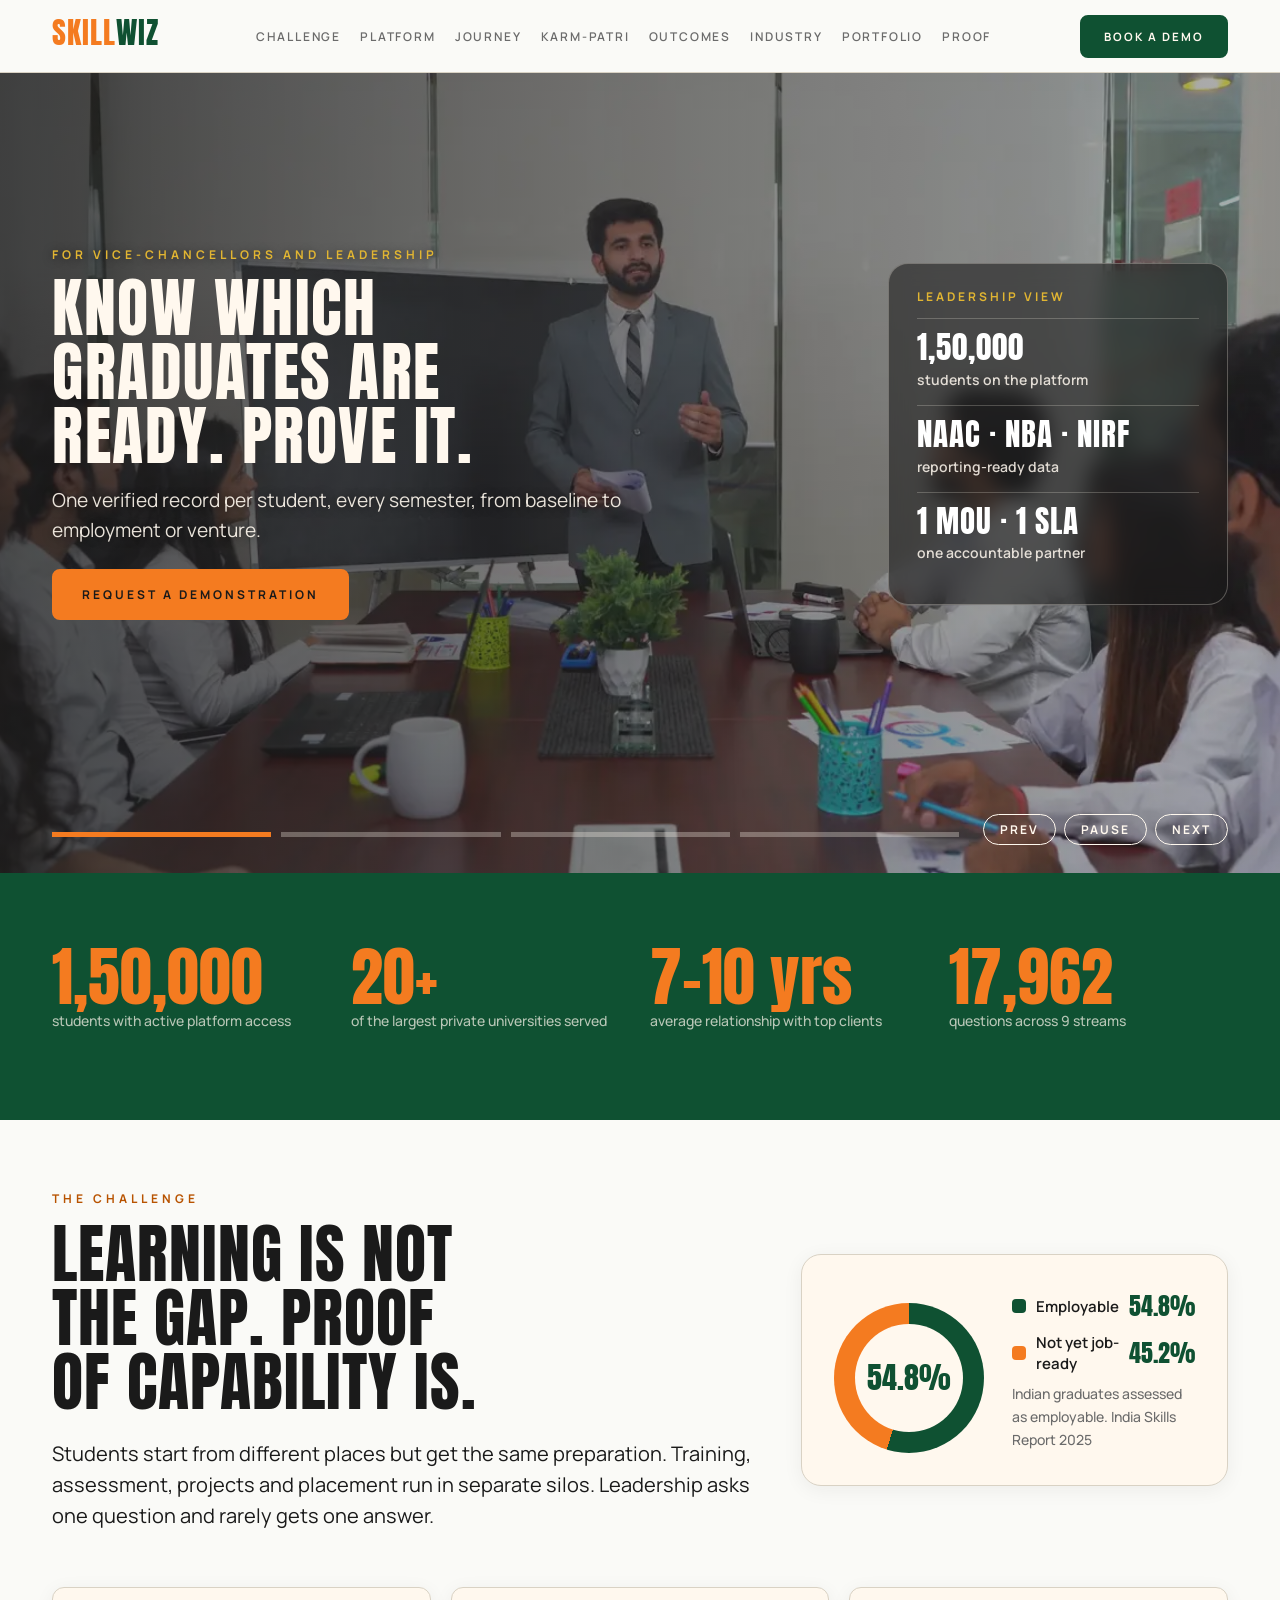
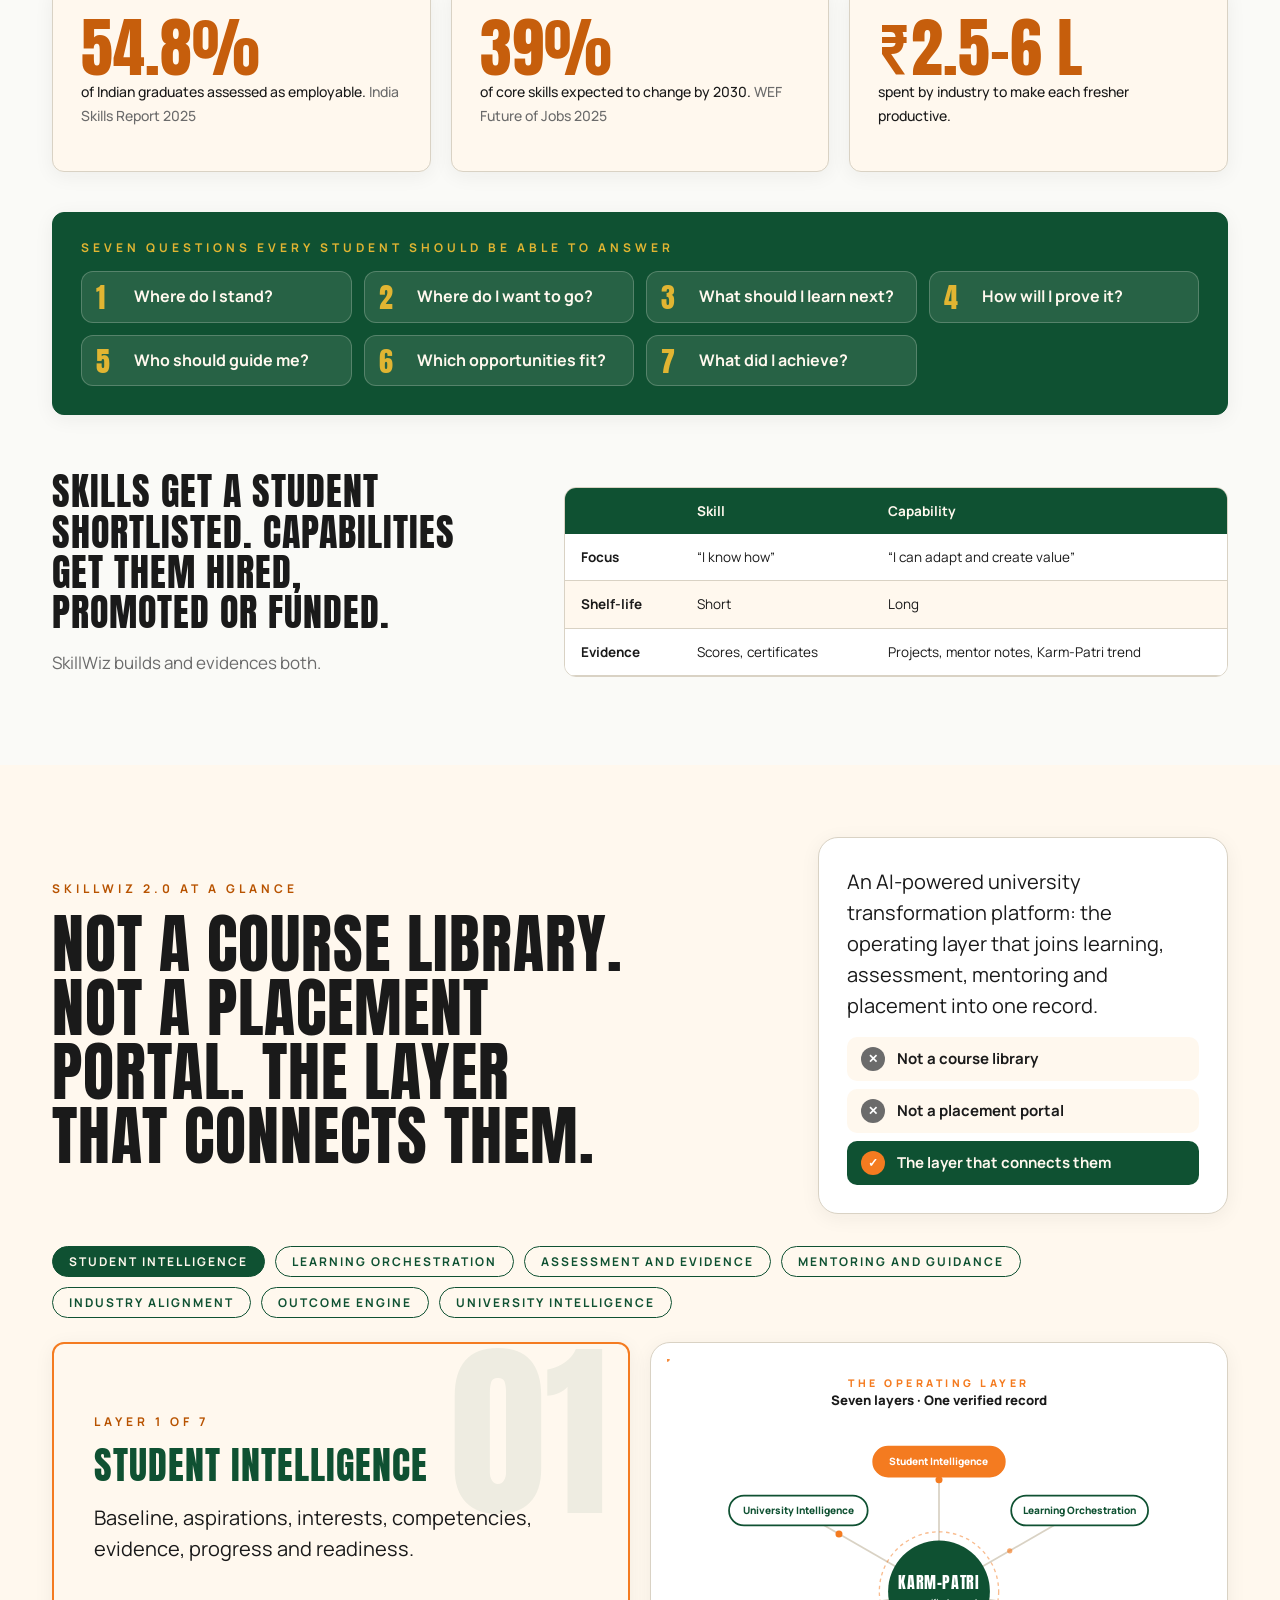
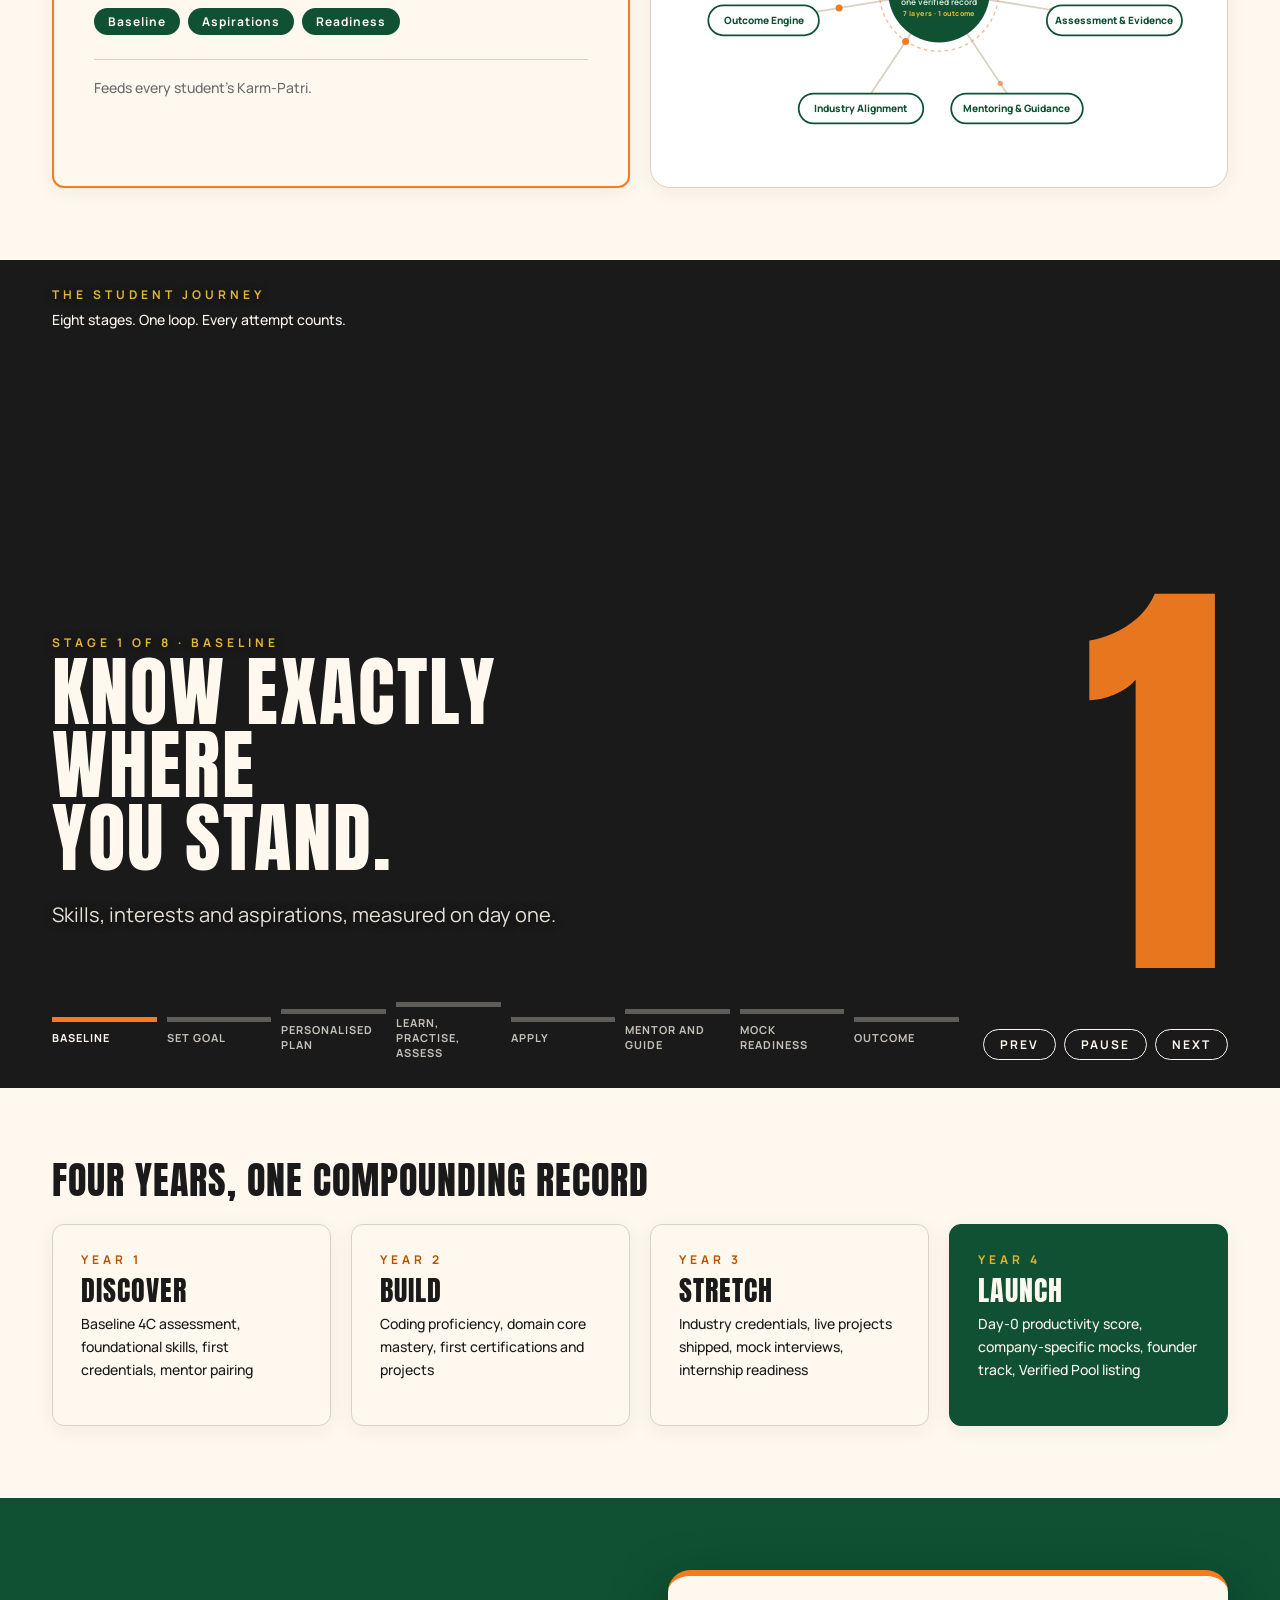
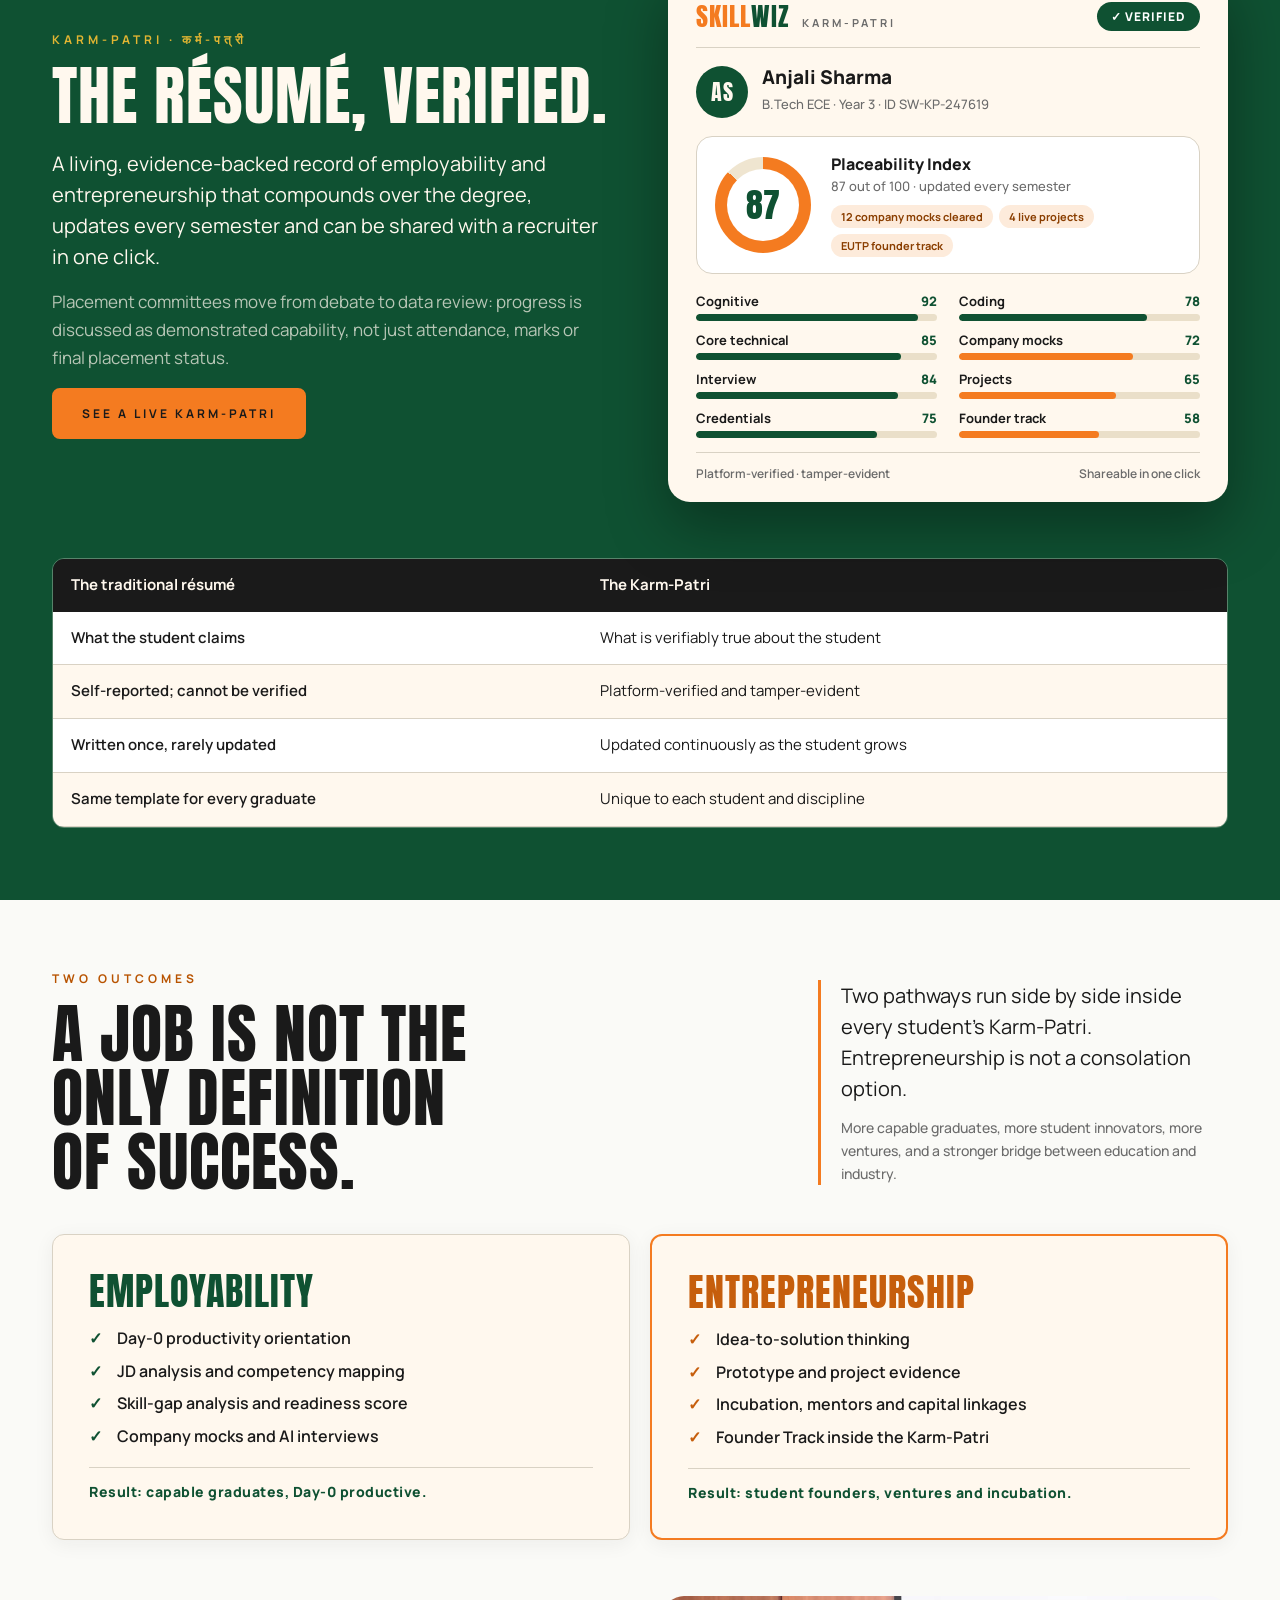
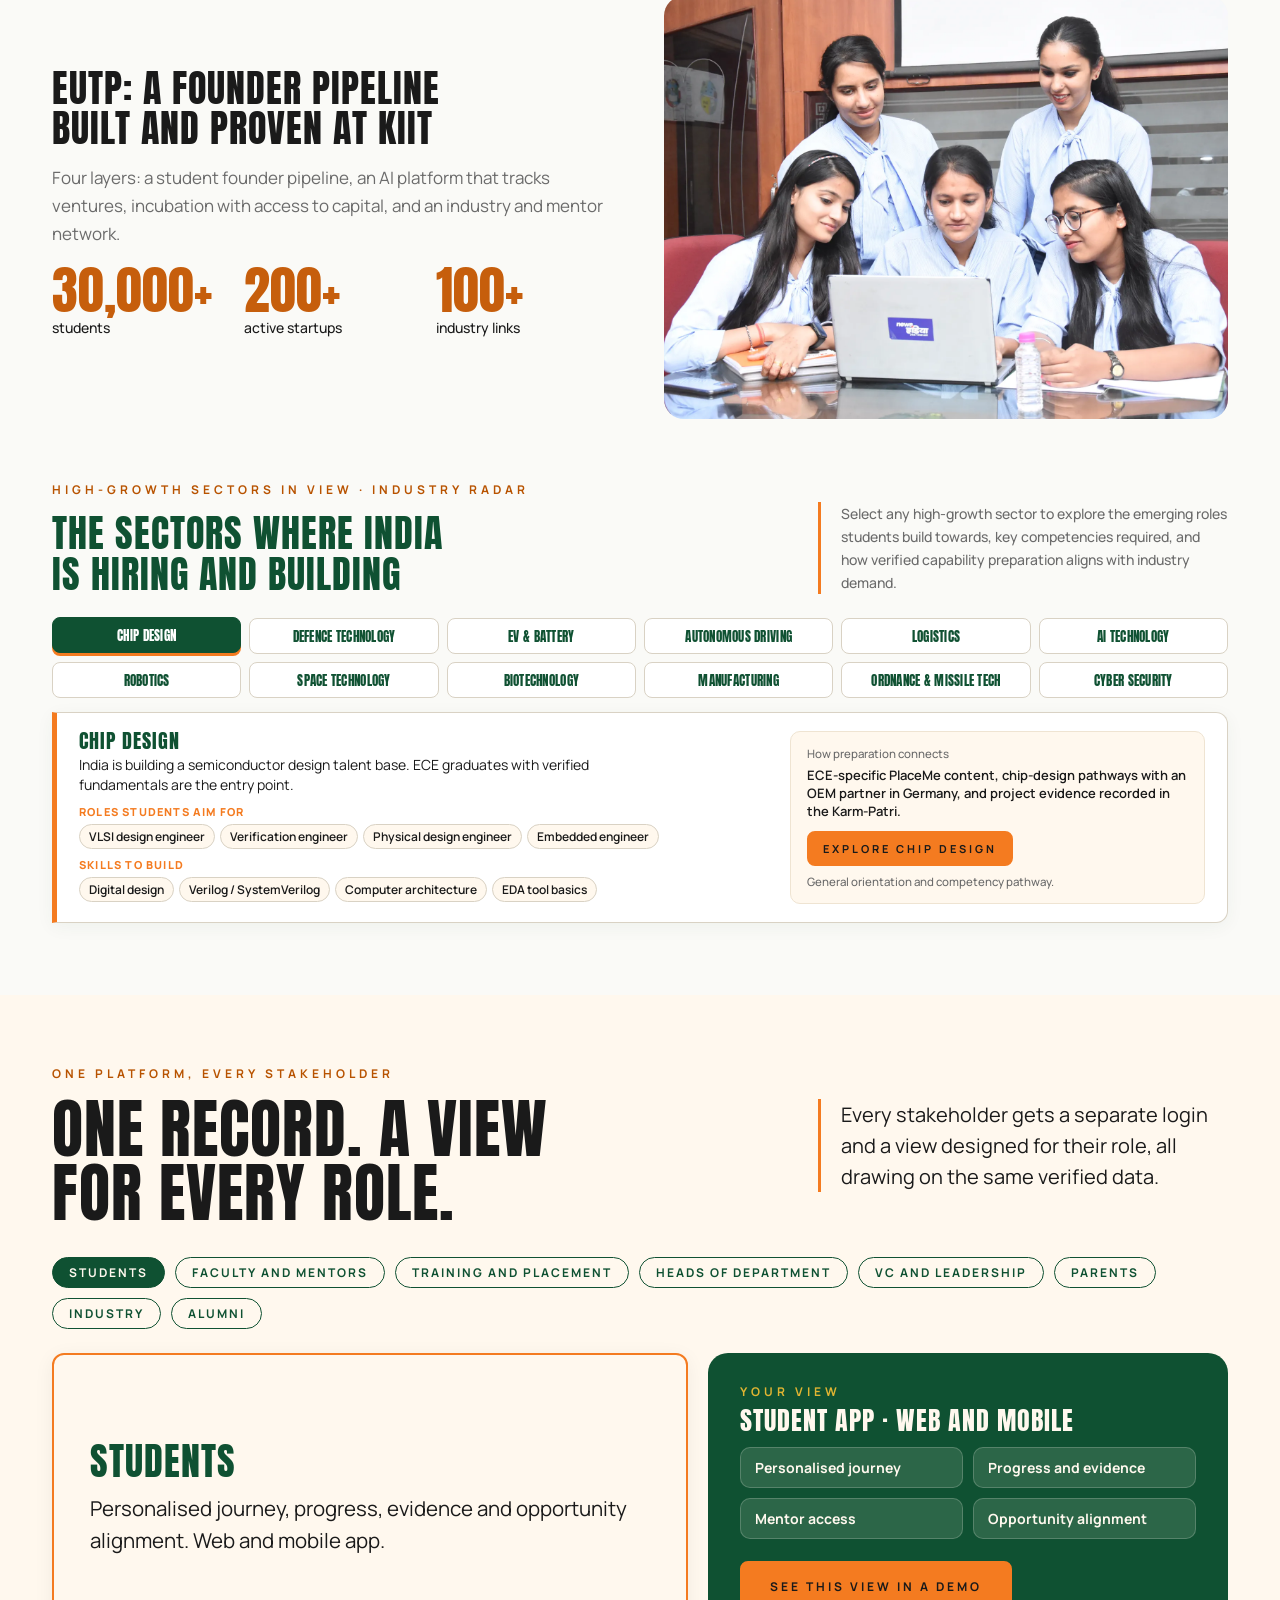
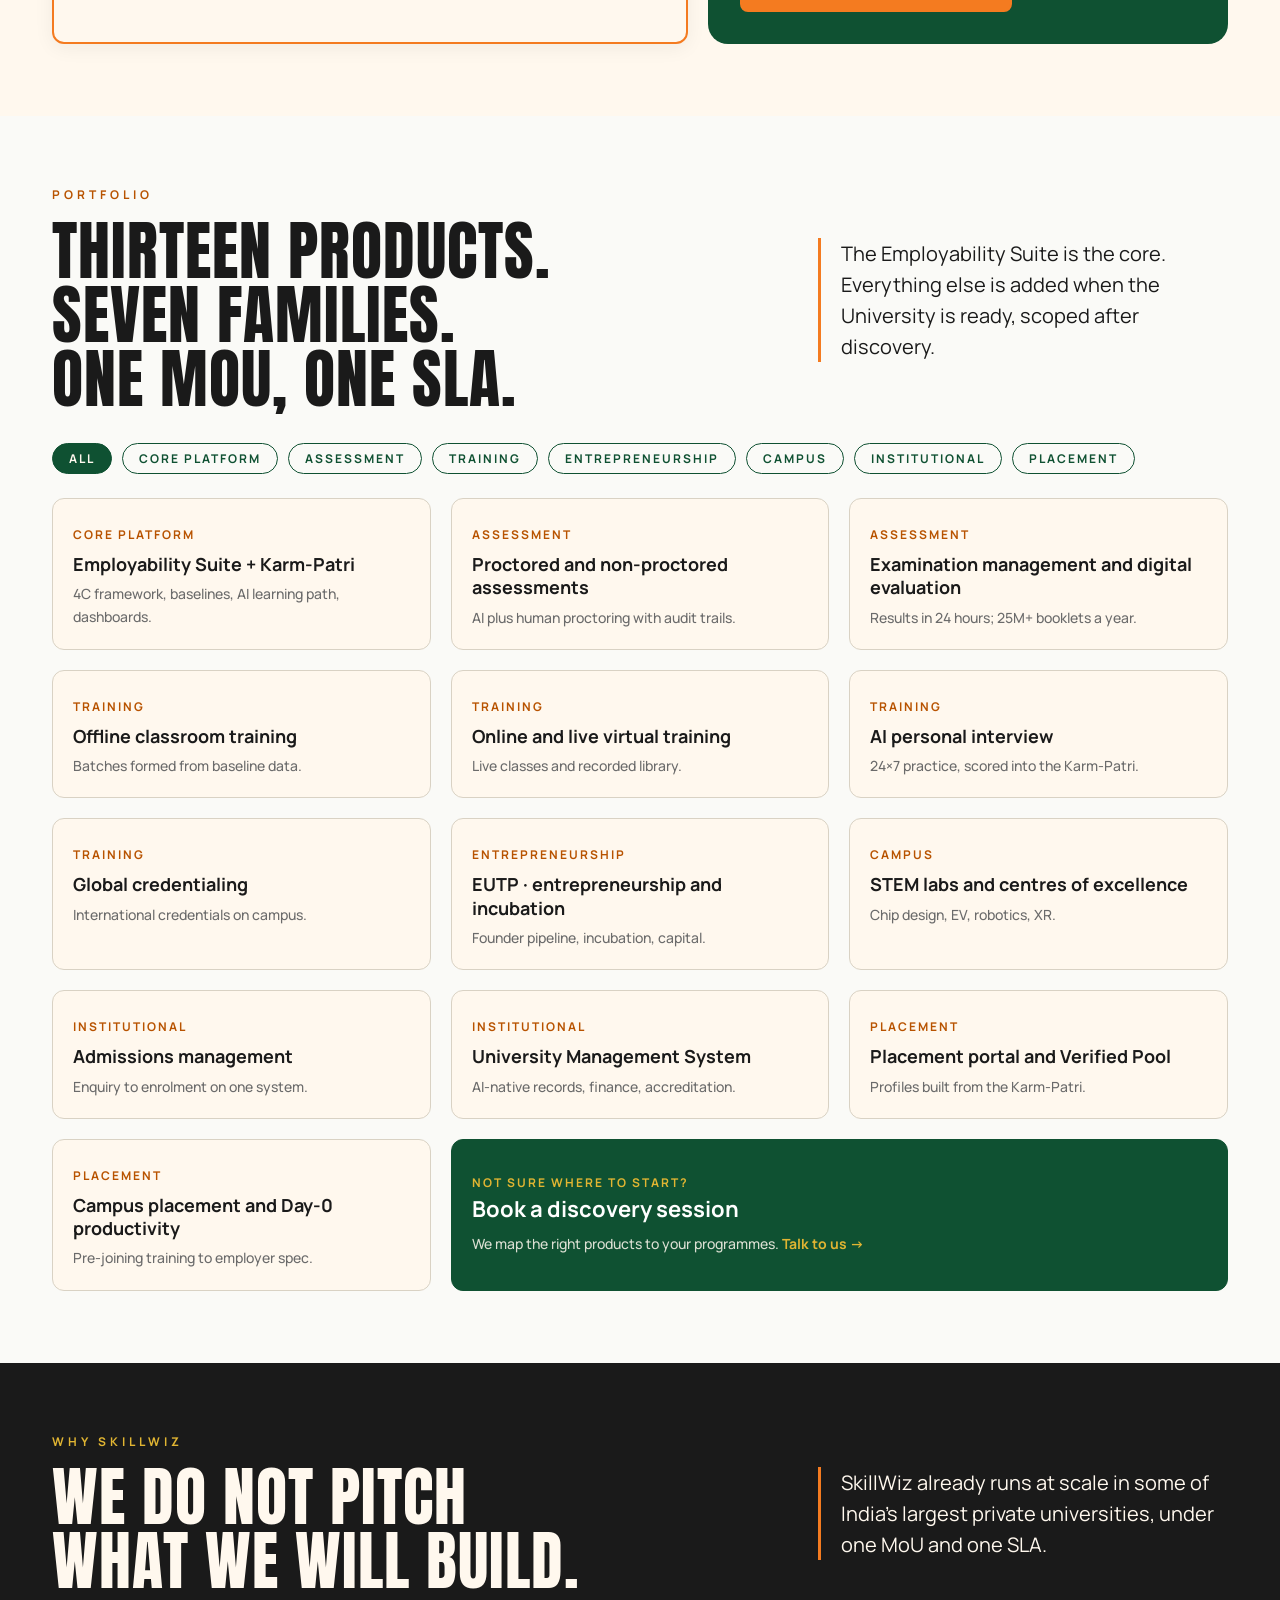
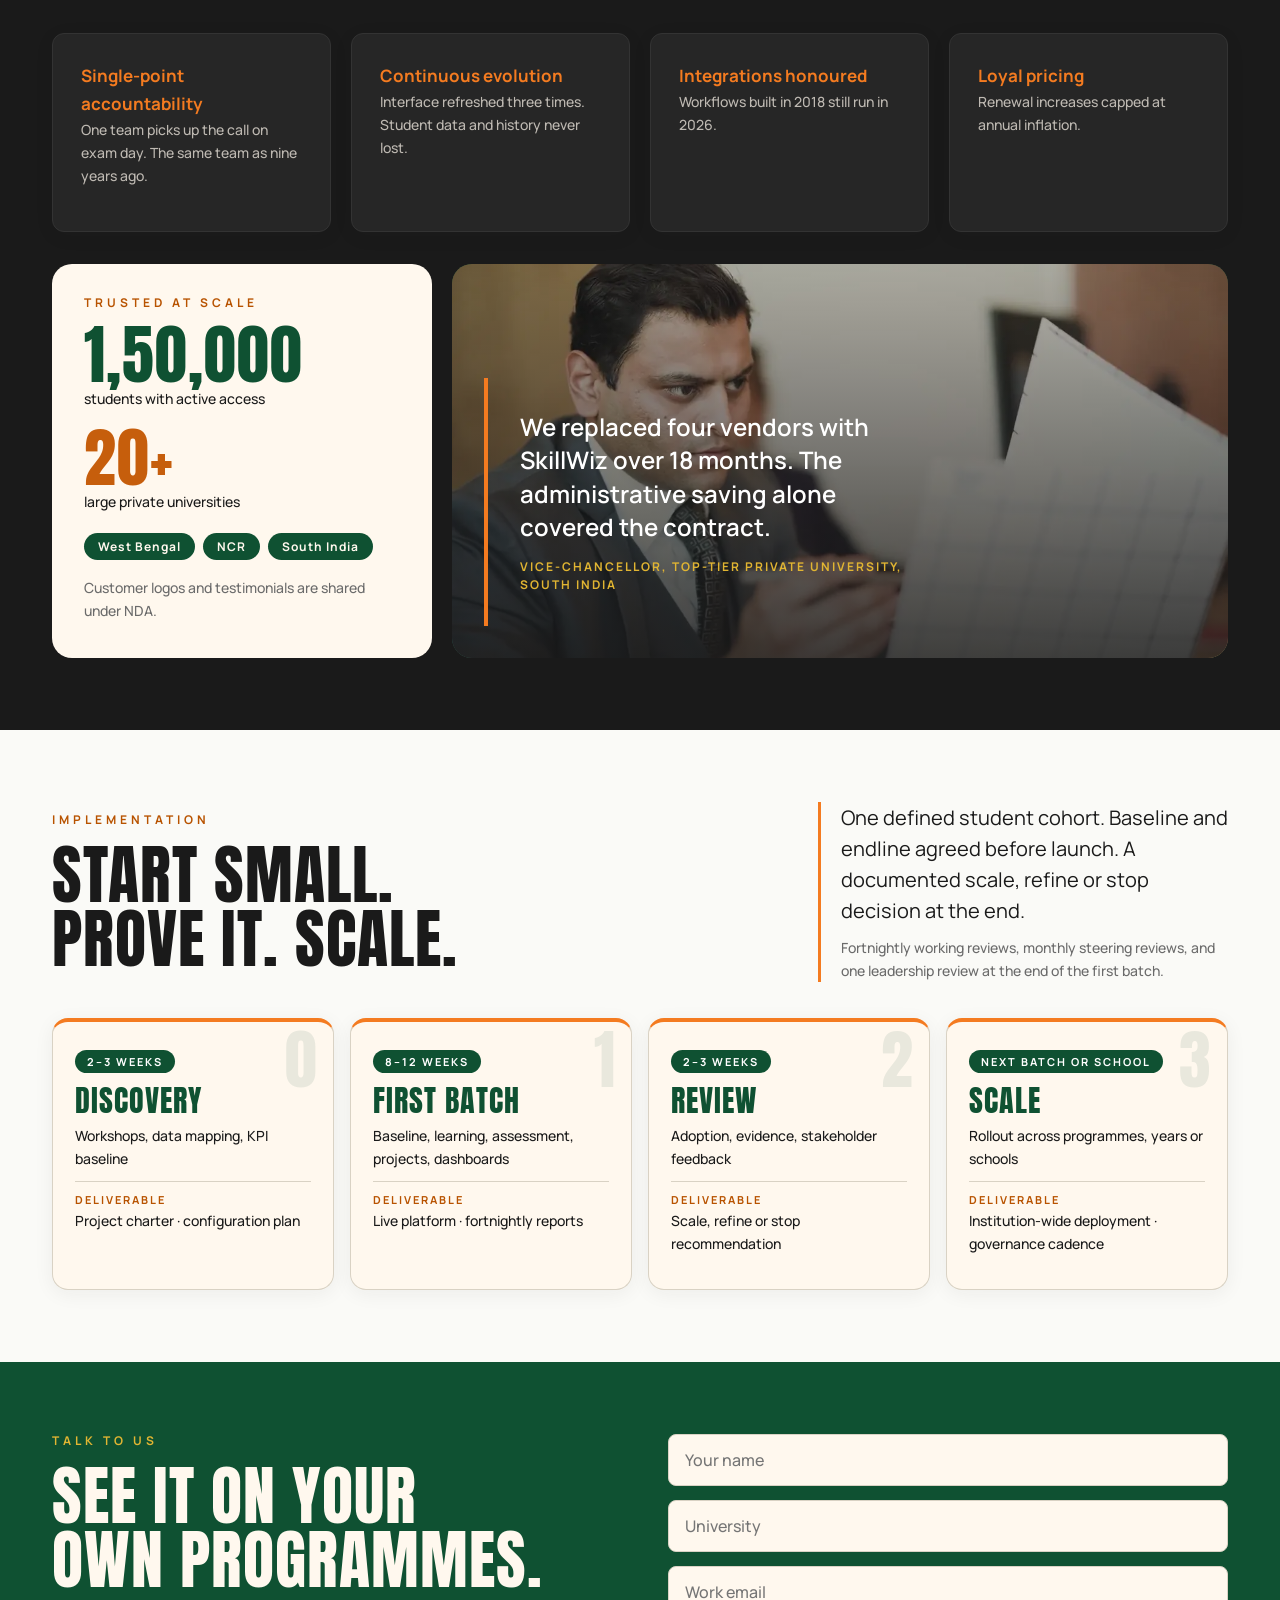
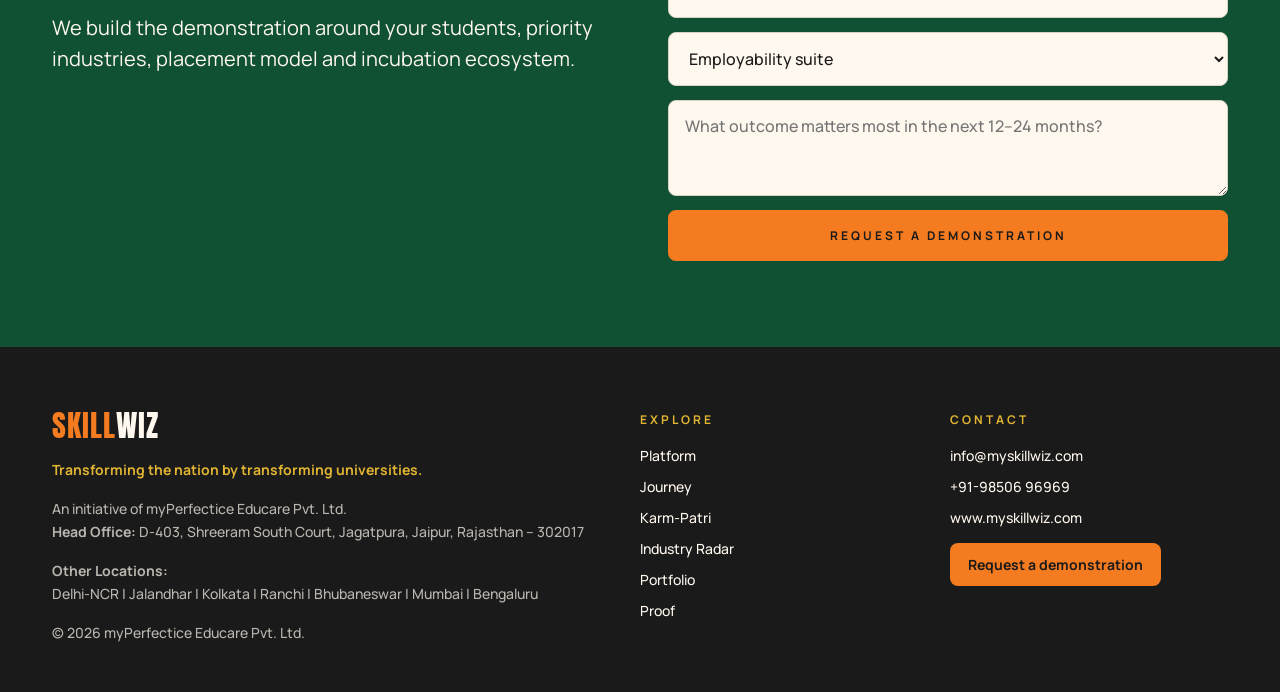
==== commit 60340f00: "changed the website" ====
--- a/index.html
+++ b/index.html
@@ -5,15 +5,33 @@
     <meta charset="utf-8">
     <meta name="viewport" content="width=device-width,initial-scale=1">
     <title>SkillWiz 2.0 · AI-Powered University Transformation Platform</title>
+    <meta name="description"
+        content="SkillWiz turns academic learning into measurable, evidence-backed student capability for employability and entrepreneurship.">
+    <link rel="canonical" href="https://www.myskillwiz.com/">
+
+    <!-- Open Graph / Facebook -->
+    <meta property="og:type" content="website">
+    <meta property="og:url" content="https://www.myskillwiz.com/">
+    <meta property="og:site_name" content="SkillWiz">
+    <meta property="og:title" content="SkillWiz 2.0 · AI-Powered University Transformation Platform">
+    <meta property="og:description"
+        content="SkillWiz turns academic learning into measurable, evidence-backed student capability for employability and entrepreneurship.">
+    <meta property="og:image" content="https://www.myskillwiz.com/assets/images/og-share.jpg">
+
+    <!-- Twitter -->
+    <meta name="twitter:card" content="summary_large_image">
+    <meta name="twitter:url" content="https://www.myskillwiz.com/">
+    <meta name="twitter:title" content="SkillWiz 2.0 · AI-Powered University Transformation Platform">
+    <meta name="twitter:description"
+        content="SkillWiz turns academic learning into measurable, evidence-backed student capability for employability and entrepreneurship.">
+    <meta name="twitter:image" content="https://www.myskillwiz.com/assets/images/og-share.jpg">
+
     <meta name="robots" content="noindex,nofollow"><!-- REVIEW SITE: remove this line when going live -->
     <!-- Favicons: add files to assets/icons/ then uncomment
 <link rel="icon" type="image/png" sizes="32x32" href="assets/icons/favicon_32.png">
 <link rel="icon" type="image/png" sizes="192x192" href="assets/icons/favicon_192.png">
 <link rel="apple-touch-icon" href="assets/icons/apple-touch-icon.png">
-<meta property="og:image" content="assets/images/og-share.jpg">
 -->
-    <meta name="description"
-        content="SkillWiz turns academic learning into measurable, evidence-backed student capability for employability and entrepreneurship.">
     <link rel="preconnect" href="https://fonts.googleapis.com">
     <link rel="preconnect" href="https://fonts.gstatic.com" crossorigin>
     <link href="https://fonts.googleapis.com/css2?family=Anton&family=Manrope:wght@400;500;600;700;800&display=swap"
@@ -653,7 +671,7 @@
                     <p class="lead" style="margin-top:20px">We build the demonstration around your students, priority
                         industries, placement model and incubation ecosystem.</p>
                 </div>
-                <form id="cf" novalidate><input aria-label="Name" placeholder="Your name" required><input
+                <form id="cf" action="mailto:info@myskillwiz.com" method="post" enctype="text/plain" novalidate><input aria-label="Name" placeholder="Your name" required><input
                         aria-label="University" placeholder="University" required><input type="email" aria-label="Email"
                         placeholder="Work email" required><select aria-label="Interest">
                         <option>Employability suite</option>
@@ -686,7 +704,7 @@
             <div class="sm fc">
                 <h5>Contact</h5><a href="mailto:info@myskillwiz.com">info@myskillwiz.com</a><a
                     href="tel:+919850696969">+91-98506 96969</a><a
-                    href="https://www.myskillwiz.com">www.myskillwiz.com</a><a href="#contact" class="fbtn">Request a
+                    href="https://www.myskillwiz.com" target="_blank" rel="noopener">www.myskillwiz.com</a><a href="#contact" class="fbtn">Request a
                     demonstration</a>
             </div>
         </div>
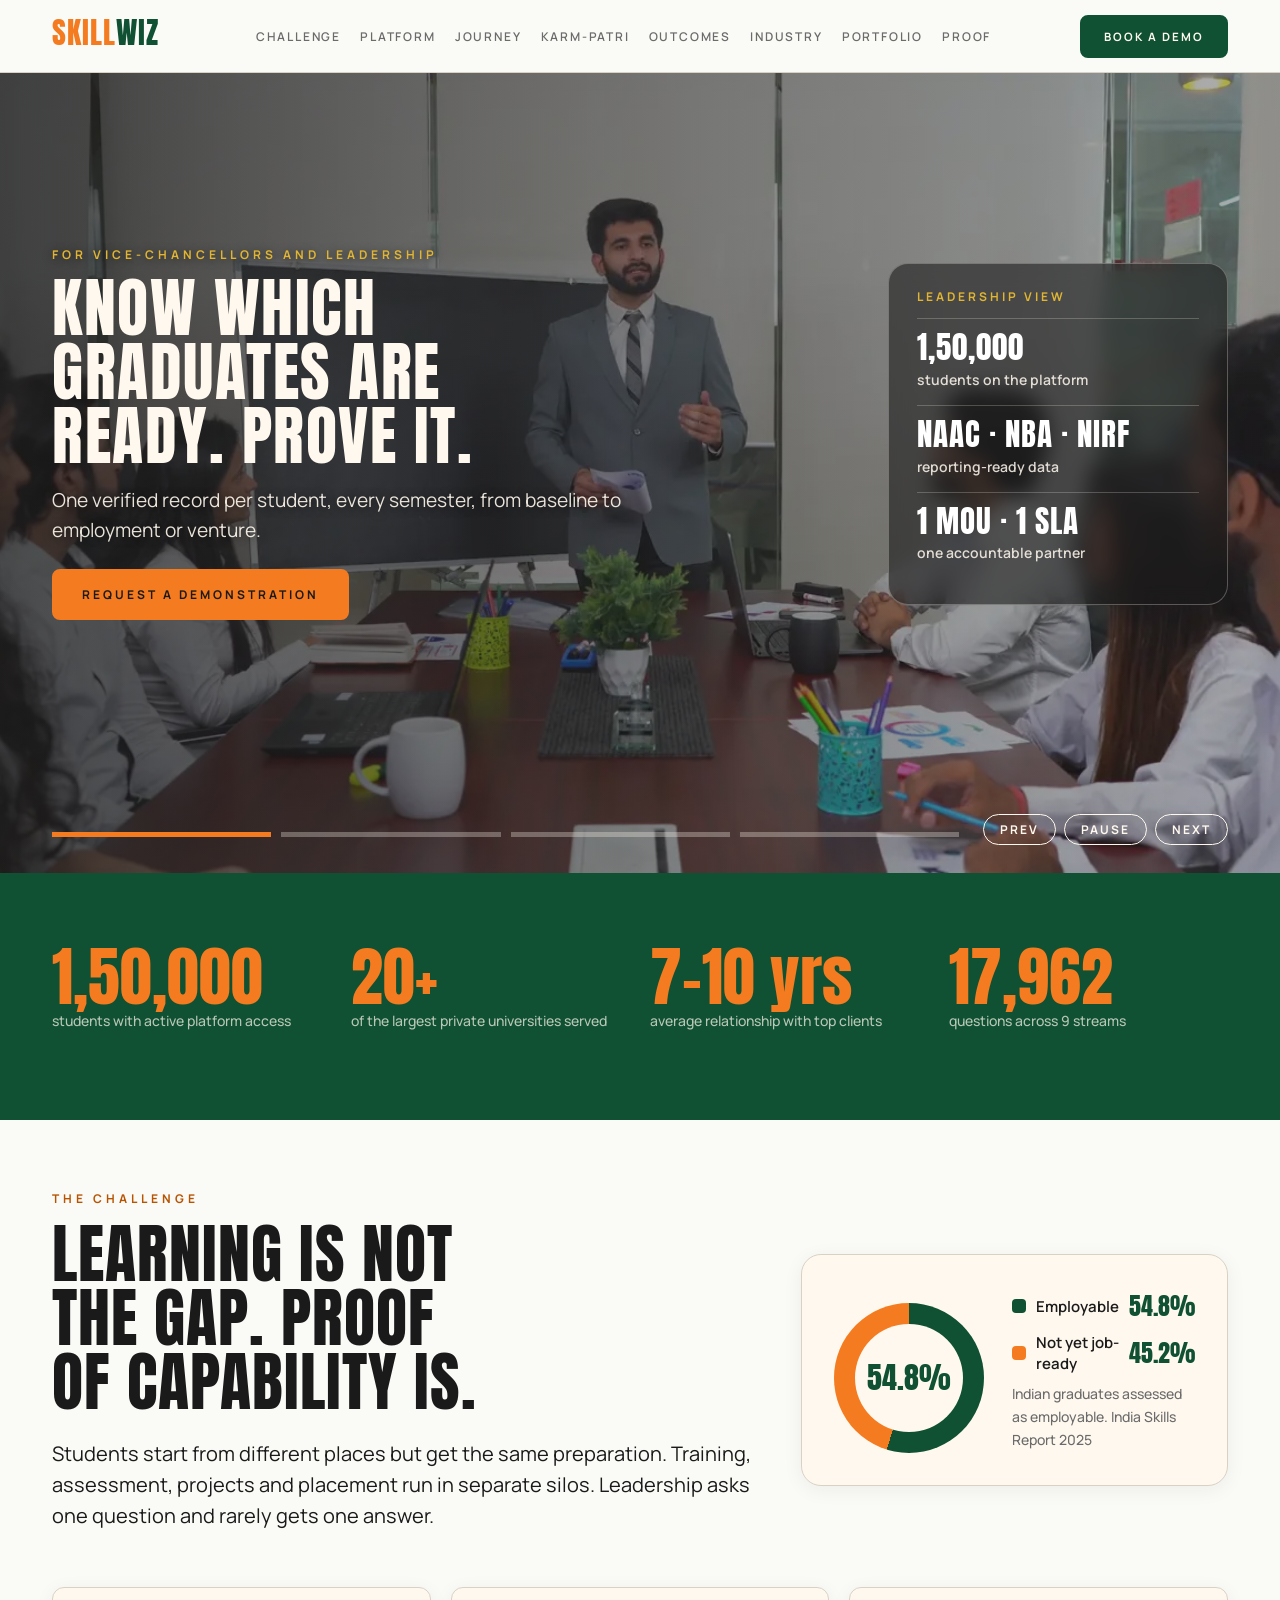
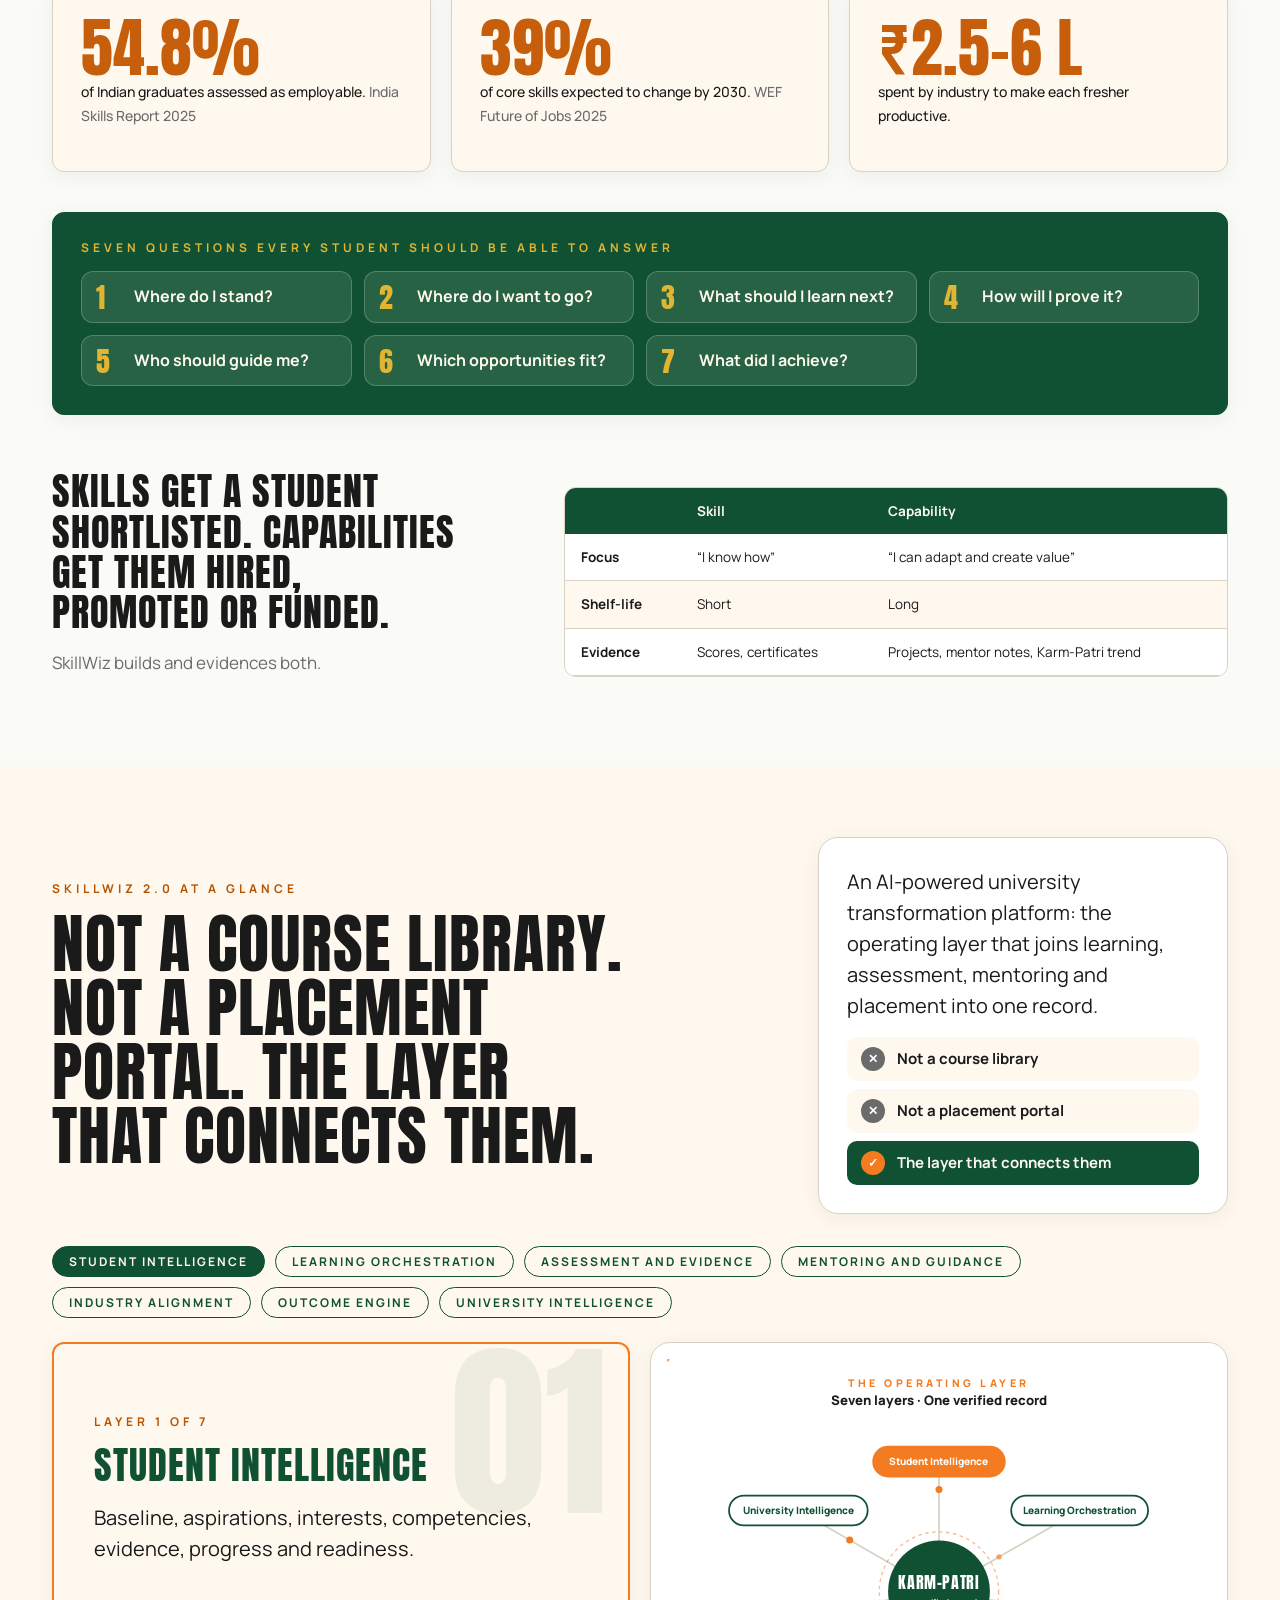
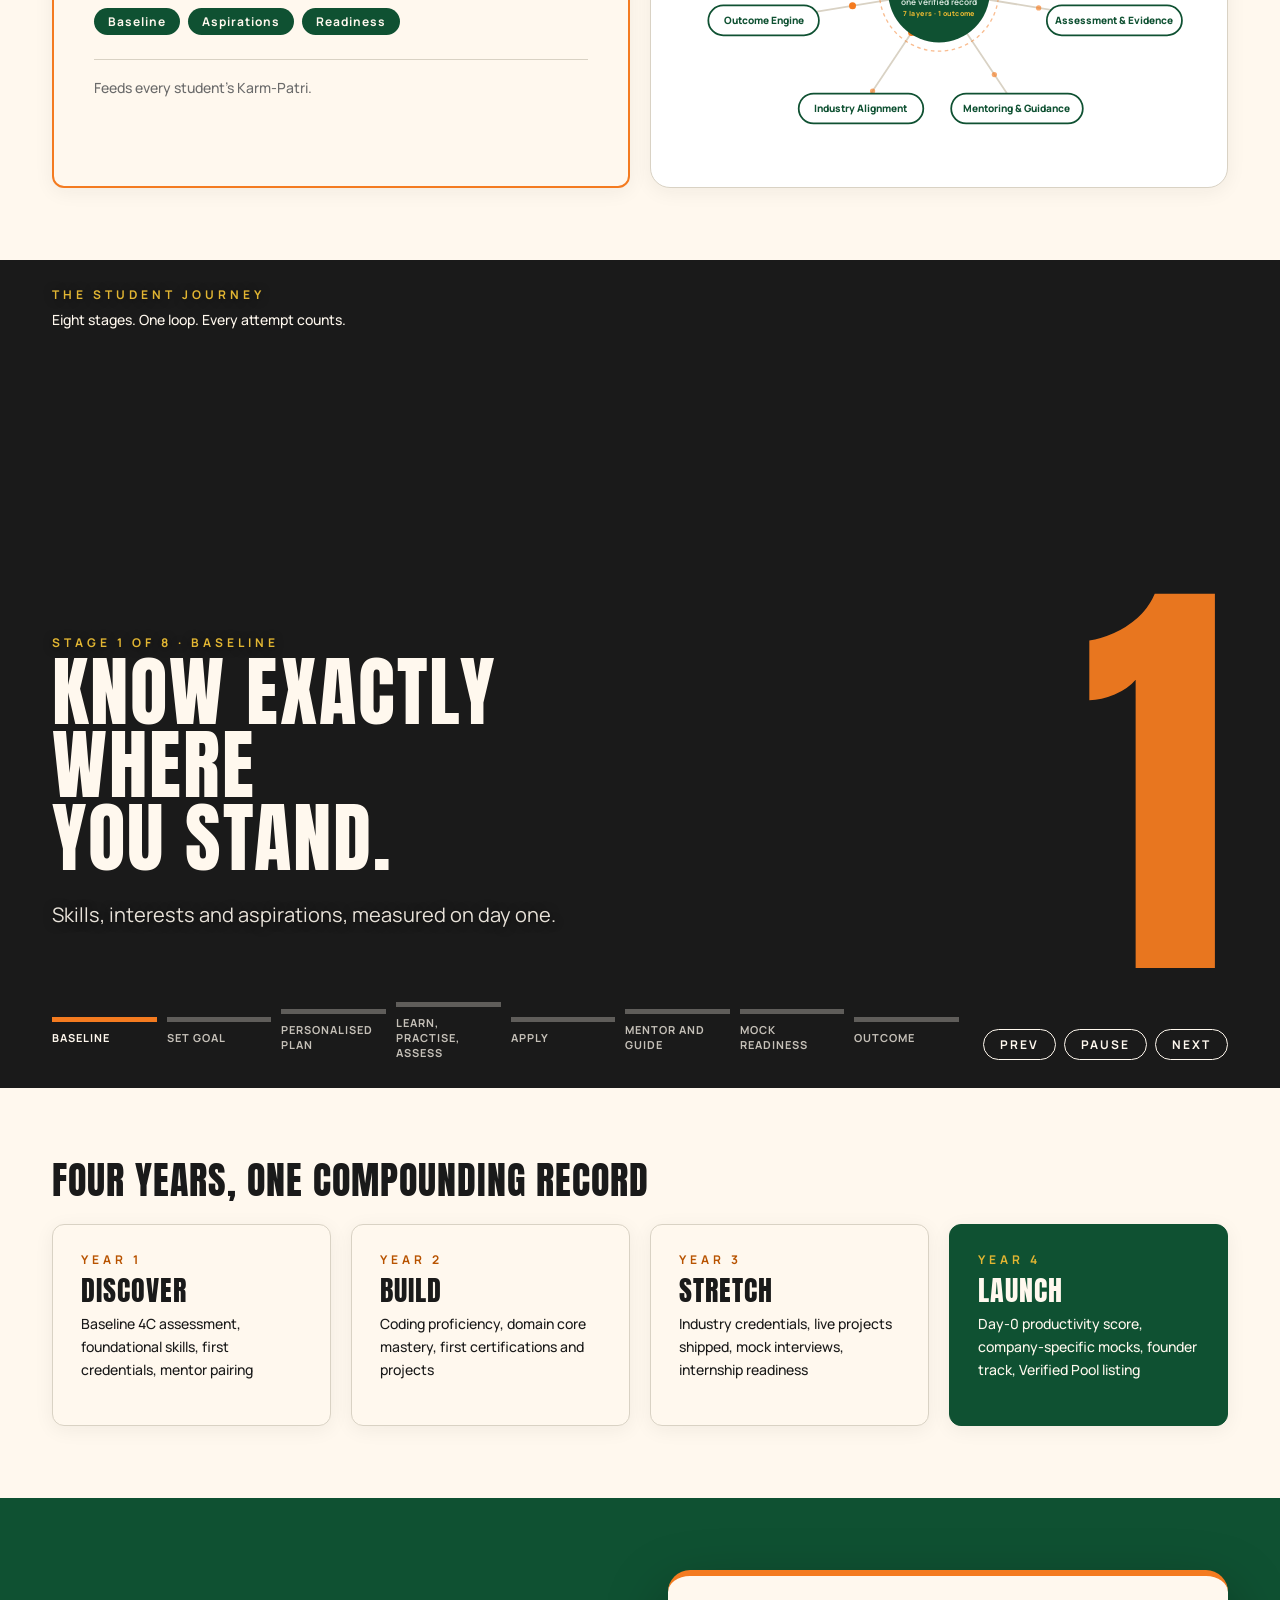
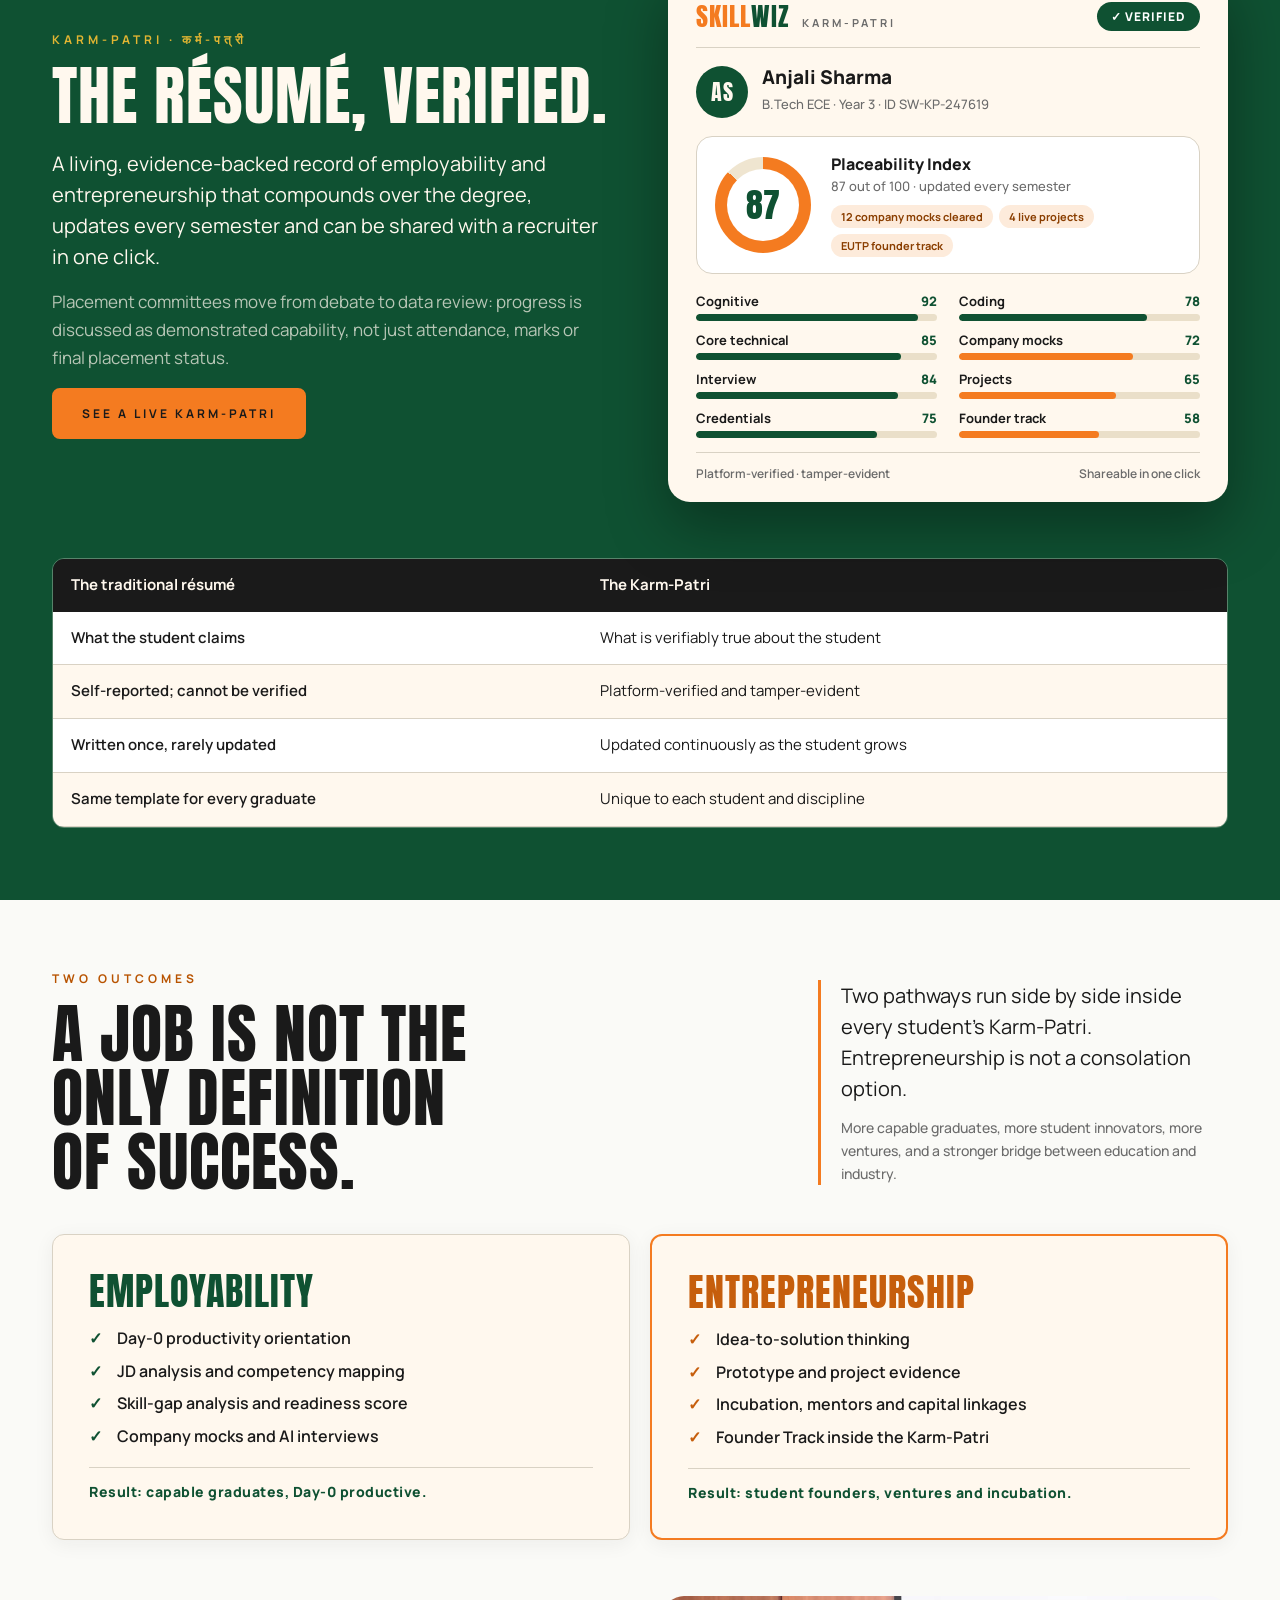
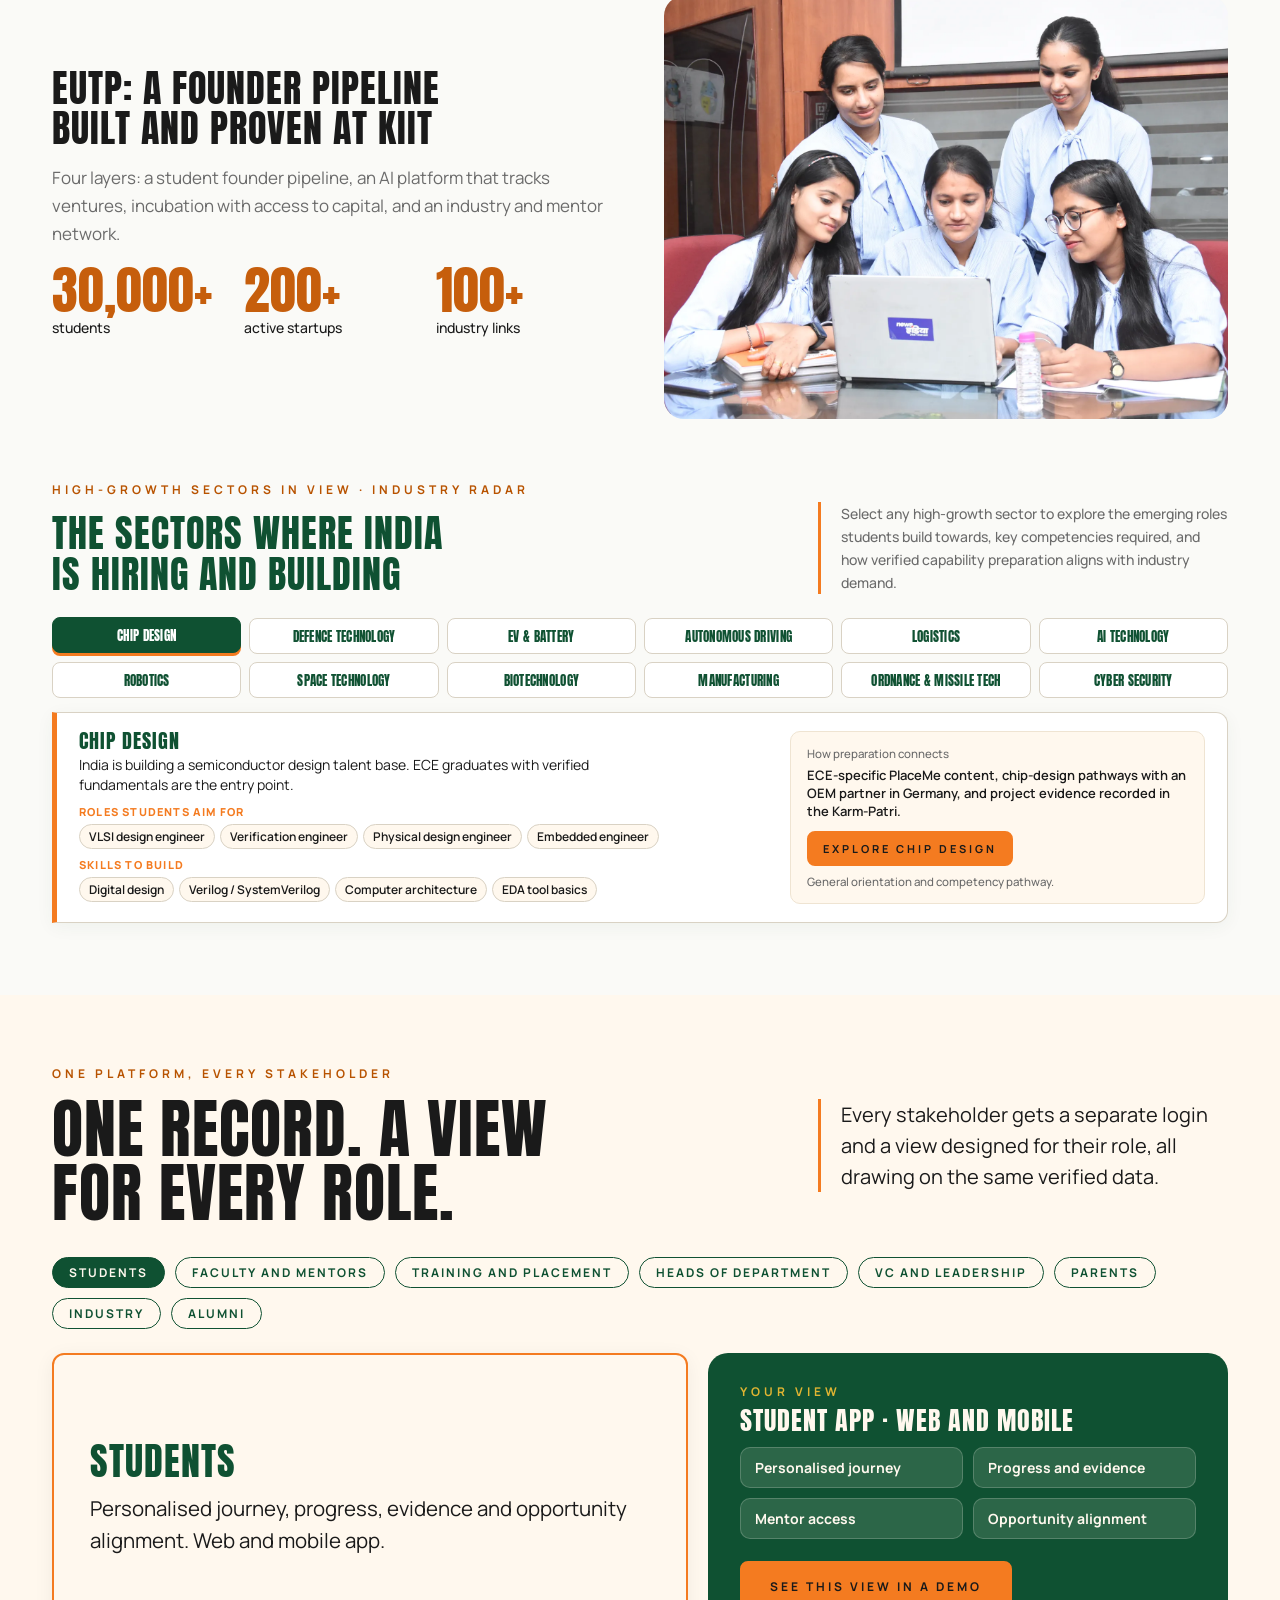
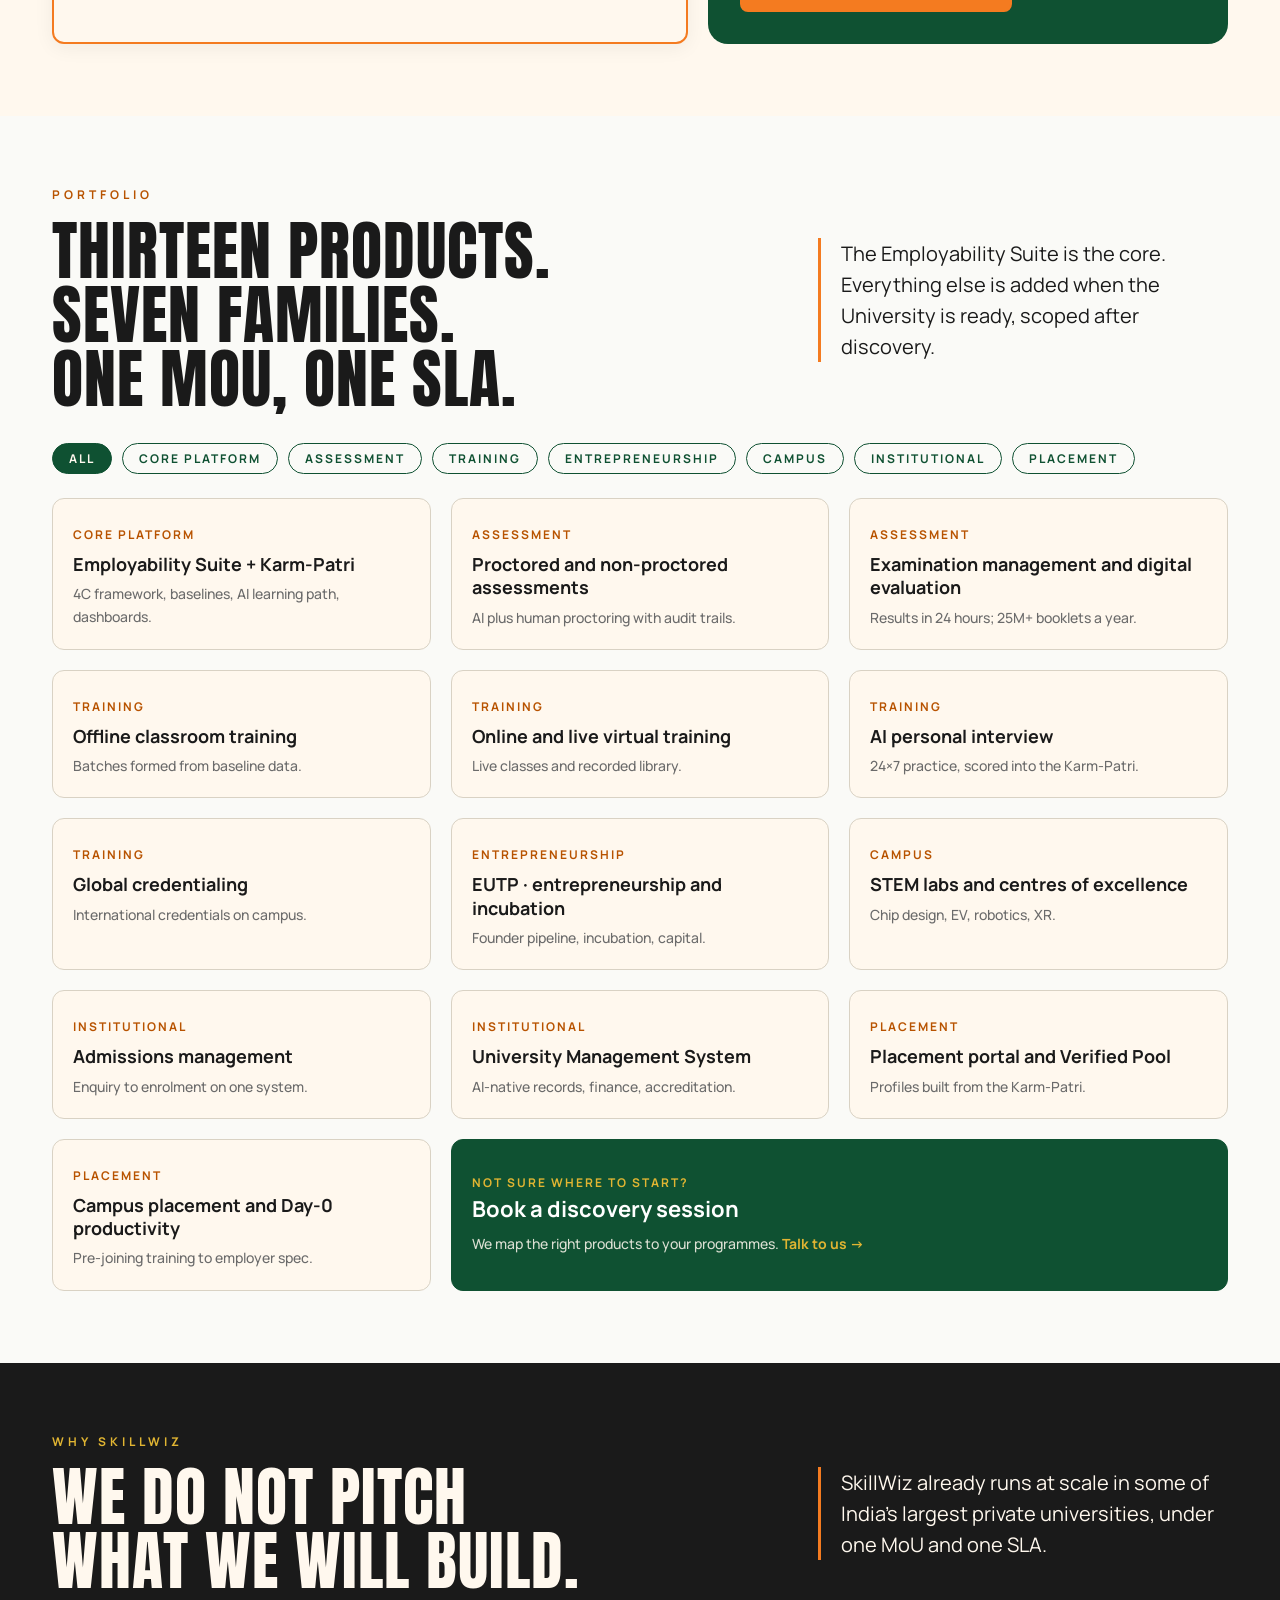
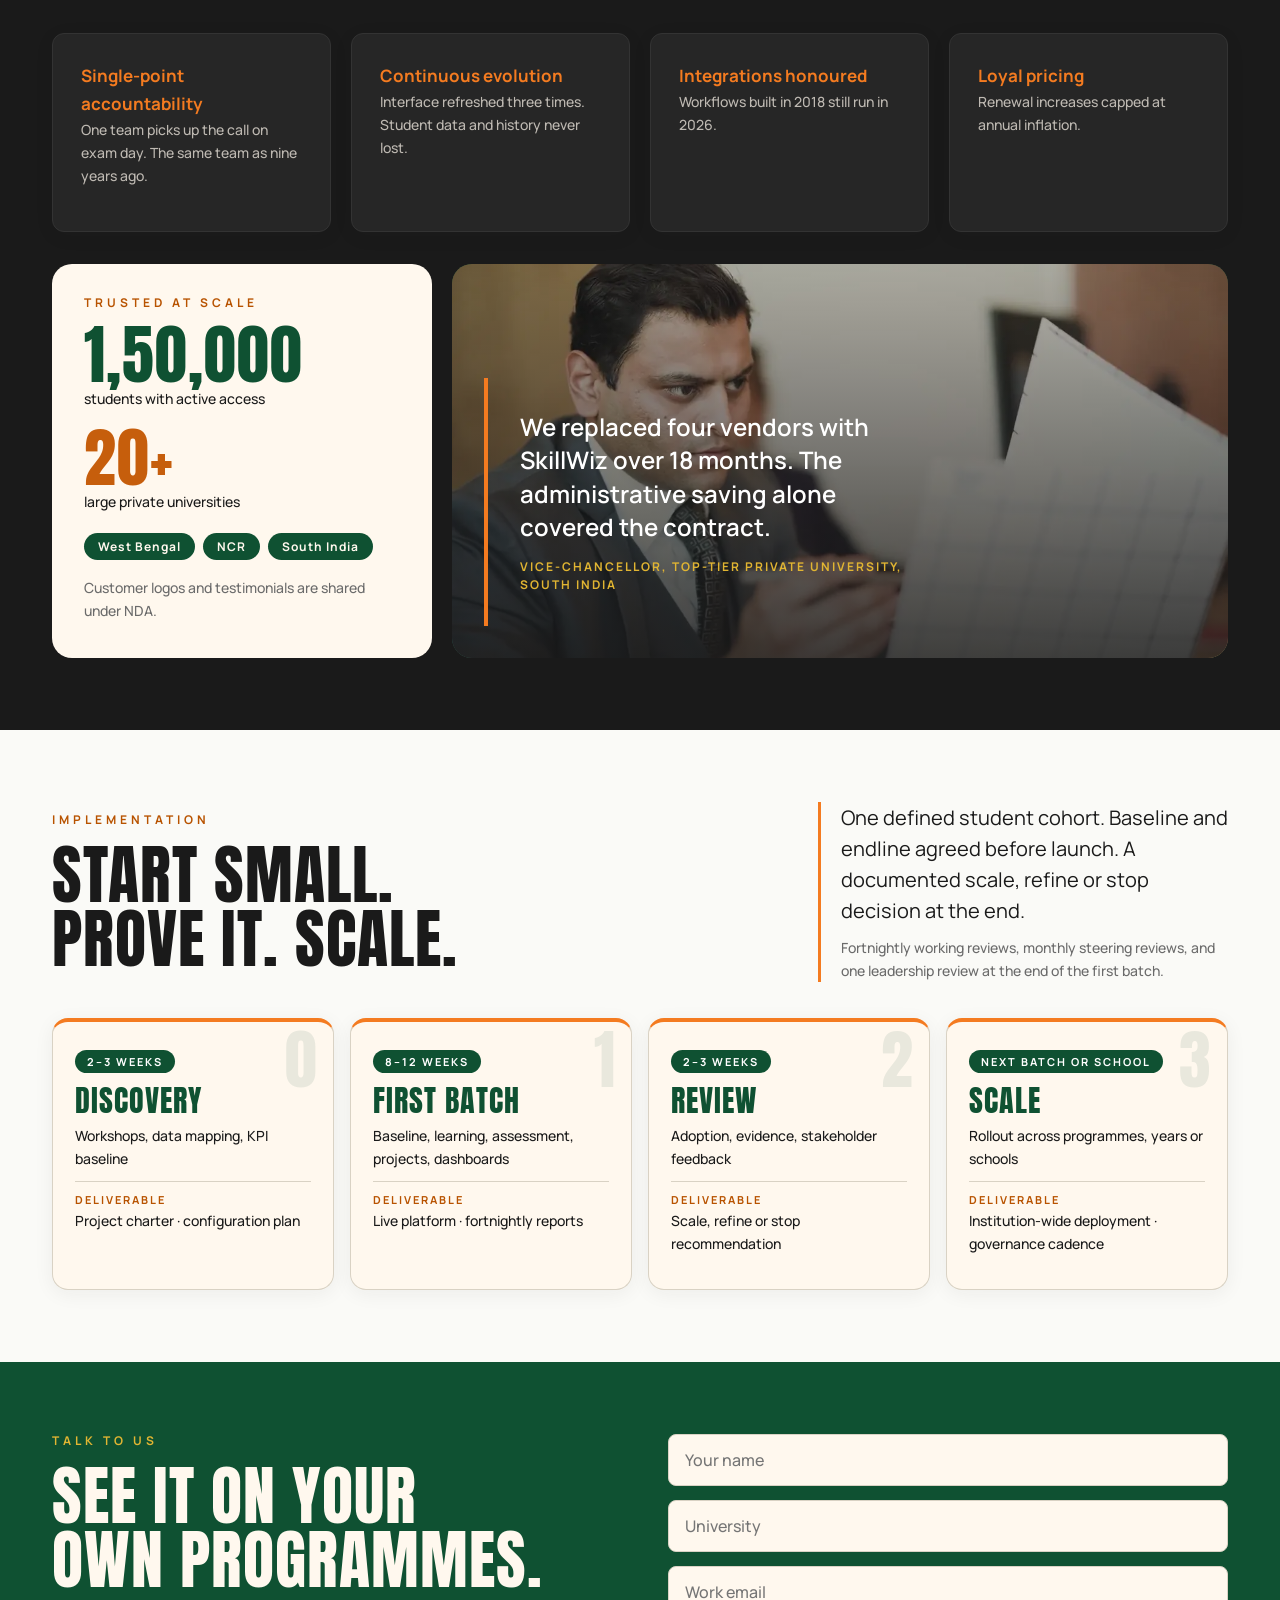
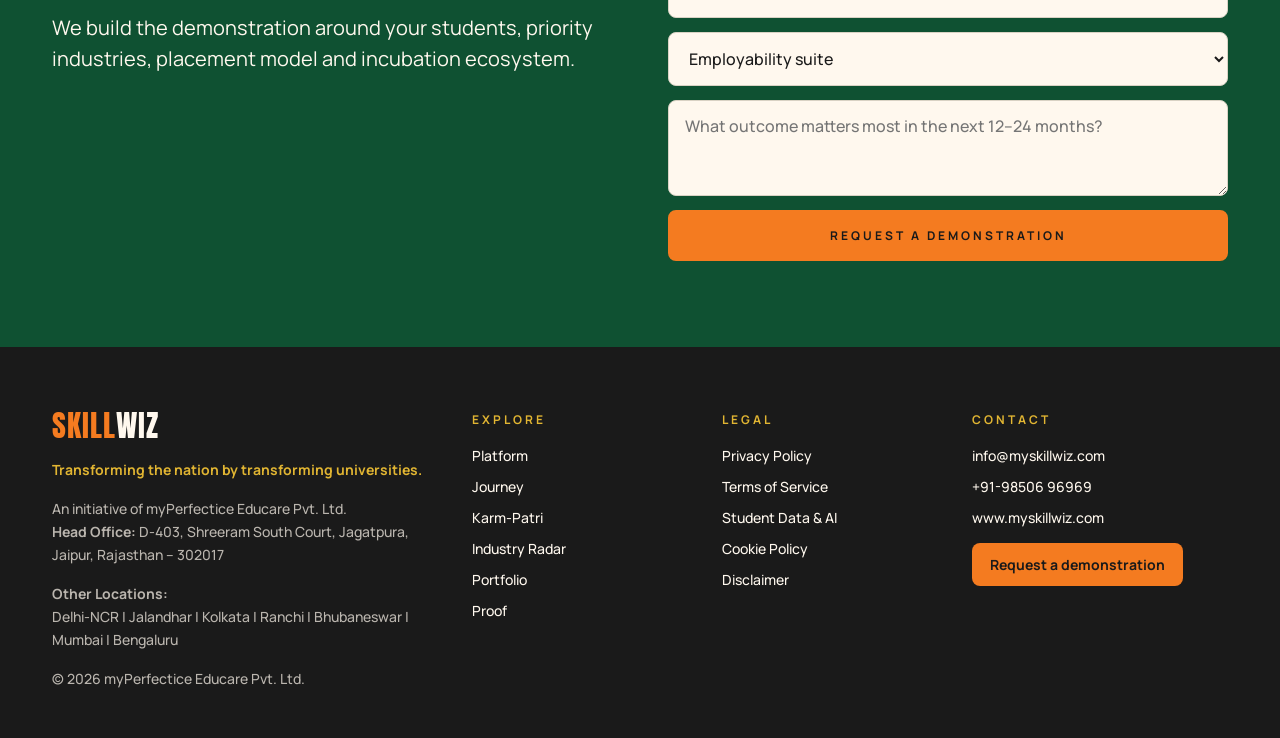
==== commit c4ecddd6: "Legal Documentation" ====
--- a/index.html
+++ b/index.html
@@ -36,7 +36,7 @@
     <link rel="preconnect" href="https://fonts.gstatic.com" crossorigin>
     <link href="https://fonts.googleapis.com/css2?family=Anton&family=Manrope:wght@400;500;600;700;800&display=swap"
         rel="stylesheet">
-    <link rel="stylesheet" href="assets/css/style.css?v=26">
+    <link rel="stylesheet" href="assets/css/style.css?v=27">
 </head>
 
 <body>
@@ -702,6 +702,13 @@
                     href="#portfolio">Portfolio</a><a href="#proof">Proof</a>
             </div>
             <div class="sm fc">
+                <h5>Legal</h5><a href="privacy-policy.html">Privacy Policy</a><a
+                    href="terms-of-service.html">Terms of Service</a><a
+                    href="student-data-policy.html">Student Data &amp; AI</a><a
+                    href="cookie-policy.html">Cookie Policy</a><a
+                    href="disclaimer.html">Disclaimer</a>
+            </div>
+            <div class="sm fc">
                 <h5>Contact</h5><a href="mailto:info@myskillwiz.com">info@myskillwiz.com</a><a
                     href="tel:+919850696969">+91-98506 96969</a><a
                     href="https://www.myskillwiz.com" target="_blank" rel="noopener">www.myskillwiz.com</a><a href="#contact" class="fbtn">Request a
--- a/assets/css/style.css
+++ b/assets/css/style.css
@@ -58,7 +58,7 @@
 .pc{padding:20px;border:1px solid var(--hair);border-radius:12px;background:var(--cream)}.pc small{font:700 12px var(--fb);letter-spacing:2px;color:var(--saffron);text-transform:uppercase}.pc h4{font:700 18px/1.3 var(--fb);margin:6px 0}
 .ph3{counter-reset:p}.phase{border-top:4px solid var(--saffron);padding-top:16px}.phase .d{color:var(--forest);font-size:30px}
 form{display:grid;gap:14px}input,select,textarea{font:500 16px var(--fb);padding:14px 16px;border:1px solid var(--hair);border-radius:8px;background:var(--cream);color:var(--charcoal);width:100%}
-footer{padding:64px 0 32px}footer a:hover{color:var(--saffron)}.fl{display:grid;grid-template-columns:2fr 1fr 1fr;gap:32px}@media(max-width:700px){.fl{grid-template-columns:1fr}}
+footer{padding:64px 0 32px}footer a:hover{color:var(--saffron)}.fl{display:grid;grid-template-columns:1.8fr 1fr 1fr 1.2fr;gap:36px}@media(max-width:960px){.fl{grid-template-columns:1fr 1fr;gap:32px}}@media(max-width:600px){.fl{grid-template-columns:1fr;gap:24px}}
 
 /* Full-screen video carousels (hero + journey) */
 .car{position:relative;height:calc(100svh - 72px);min-height:580px;overflow:hidden;background:var(--charcoal);color:var(--cream);padding:0}
@@ -269,3 +269,50 @@
 .radar .fine{font:500 11.5px var(--fb);color:var(--slate);display:block}
 .radar .help p{margin:5px 0 10px;font:600 13px/1.4 var(--fb);color:var(--charcoal)}
 @media(max-width:820px){.radar{grid-template-columns:1fr;padding:16px}}
+
+/* ---- Legal Documentation Pages ---- */
+.legal-hero{padding:60px 0 44px;border-bottom:1px solid var(--hair);background:var(--cream)}
+.legal-hero .badge{display:inline-flex;align-items:center;gap:8px;padding:5px 14px;border-radius:999px;background:var(--forest);color:var(--cream);font:700 11px/1.2 var(--fb);letter-spacing:1.5px;text-transform:uppercase;margin-bottom:18px}
+.legal-hero .badge i{width:7px;height:7px;border-radius:50%;background:var(--saffron);display:inline-block}
+.legal-hero h1{font-family:var(--fd);font-size:clamp(36px,5vw,60px);line-height:1.05;text-transform:uppercase;color:var(--forest);margin-bottom:14px;letter-spacing:1px}
+.legal-hero .lead{color:var(--charcoal);margin-bottom:18px;max-width:76ch}
+.legal-hero .meta{display:flex;flex-wrap:wrap;gap:20px;font:600 13px var(--fb);color:var(--slate);align-items:center}
+.legal-hero .meta span{display:inline-flex;align-items:center;gap:6px}
+
+.legal-section{padding:56px 0 96px}
+.legal-grid{display:grid;grid-template-columns:280px 1fr;gap:56px;align-items:start}
+@media(max-width:960px){.legal-grid{grid-template-columns:1fr;gap:40px}}
+
+.legal-toc{position:sticky;top:96px;background:#fff;border:1px solid var(--hair);border-radius:12px;padding:24px;box-shadow:0 4px 20px rgba(26,26,26,.04)}
+.legal-toc h4{font:700 12px var(--fb);letter-spacing:2px;text-transform:uppercase;color:var(--saffron);margin-bottom:14px}
+.legal-toc ul{list-style:none;display:flex;flex-direction:column;gap:6px;padding:0;margin:0}
+.legal-toc a{font:600 13px/1.4 var(--fb);color:var(--slate);display:block;padding:6px 10px;border-radius:6px;transition:all .15s}
+.legal-toc a:hover{background:var(--cream);color:var(--forest)}
+.legal-toc a.active{background:var(--forest);color:#fff}
+
+.legal-content{max-width:820px}
+.legal-content h2{font-family:var(--fd);font-size:26px;text-transform:uppercase;letter-spacing:1px;color:var(--forest);margin:40px 0 16px;padding-top:20px;border-top:1px solid var(--hair);scroll-margin-top:90px}
+.legal-content h2:first-of-type{margin-top:0;padding-top:0;border-top:0}
+.legal-content h3{font:700 17px/1.35 var(--fb);color:var(--charcoal);margin:24px 0 10px}
+.legal-content p{font-size:15.5px;line-height:1.75;color:#2B2B2B;margin-bottom:16px;max-width:none}
+.legal-content ul,.legal-content ol{margin:0 0 20px 24px;padding:0}
+.legal-content li{font-size:15px;line-height:1.7;color:#2B2B2B;margin-bottom:8px}
+.legal-content strong{color:var(--charcoal);font-weight:700}
+
+.legal-callout{background:var(--cream);border-left:4px solid var(--saffron);border-radius:0 8px 8px 0;padding:20px 24px;margin:24px 0}
+.legal-callout.forest{border-left-color:var(--forest)}
+.legal-callout h4{font:700 13px var(--fb);letter-spacing:1px;text-transform:uppercase;color:var(--forest);margin-bottom:6px}
+.legal-callout p{font-size:14.5px;line-height:1.6;margin:0;color:var(--charcoal)}
+
+.legal-table{width:100%;border-collapse:collapse;margin:24px 0;border-radius:8px;overflow:hidden;border:1px solid var(--hair)}
+.legal-table th{background:var(--forest);color:#fff;font:700 13px var(--fb);letter-spacing:.5px;padding:12px 16px;text-align:left}
+.legal-table td{padding:12px 16px;border-bottom:1px solid var(--hair);font-size:14px;line-height:1.55}
+.legal-table tr:last-child td{border-bottom:none}
+.legal-table tr:nth-child(even) td{background:#fff}
+.legal-table tr:nth-child(odd) td{background:var(--cream)}
+
+.legal-card{background:#fff;border:1px solid var(--hair);border-radius:12px;padding:24px;margin:24px 0;box-shadow:0 4px 16px rgba(26,26,26,.04)}
+.legal-card h4{font:700 16px var(--fb);color:var(--forest);margin-bottom:8px}
+.legal-card p{font-size:14px;margin-bottom:6px;color:#333}
+.legal-nav-strip{display:flex;flex-wrap:wrap;gap:10px;margin-top:40px;padding-top:28px;border-top:1px solid var(--hair)}
+
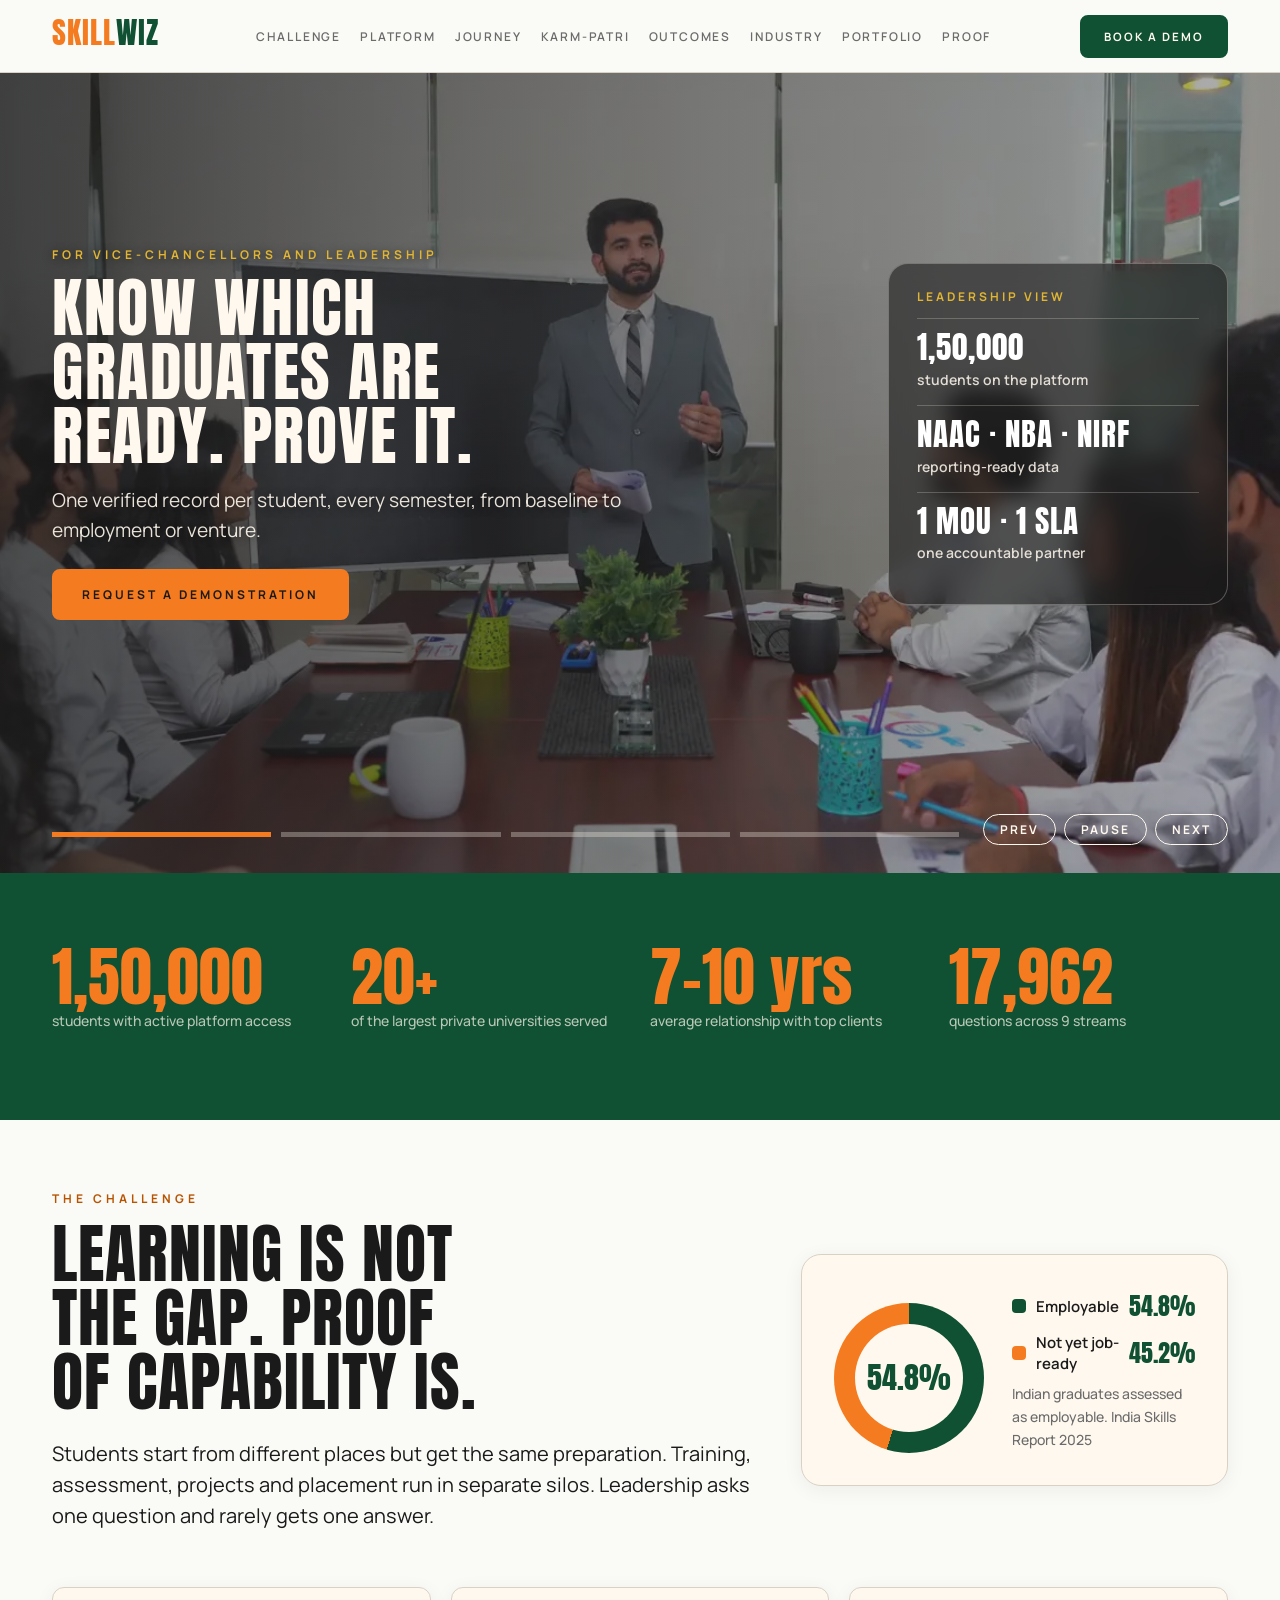
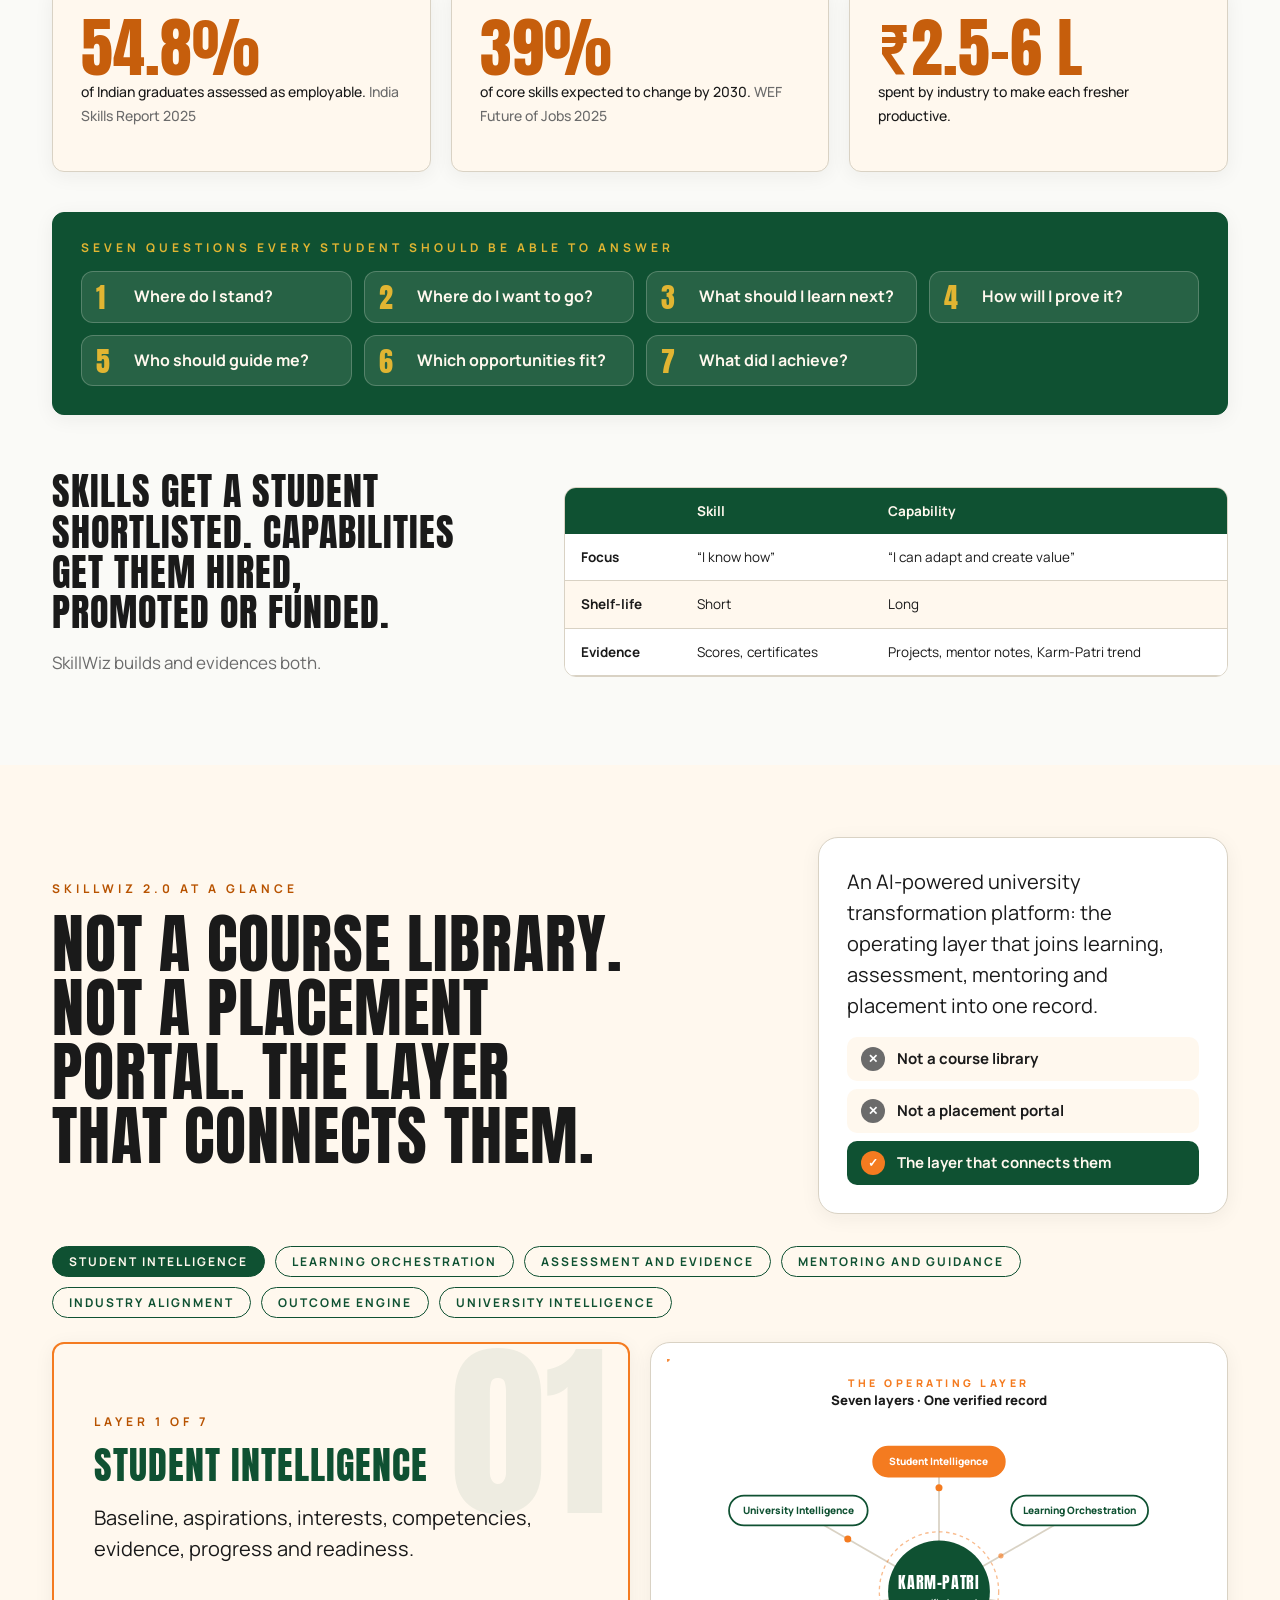
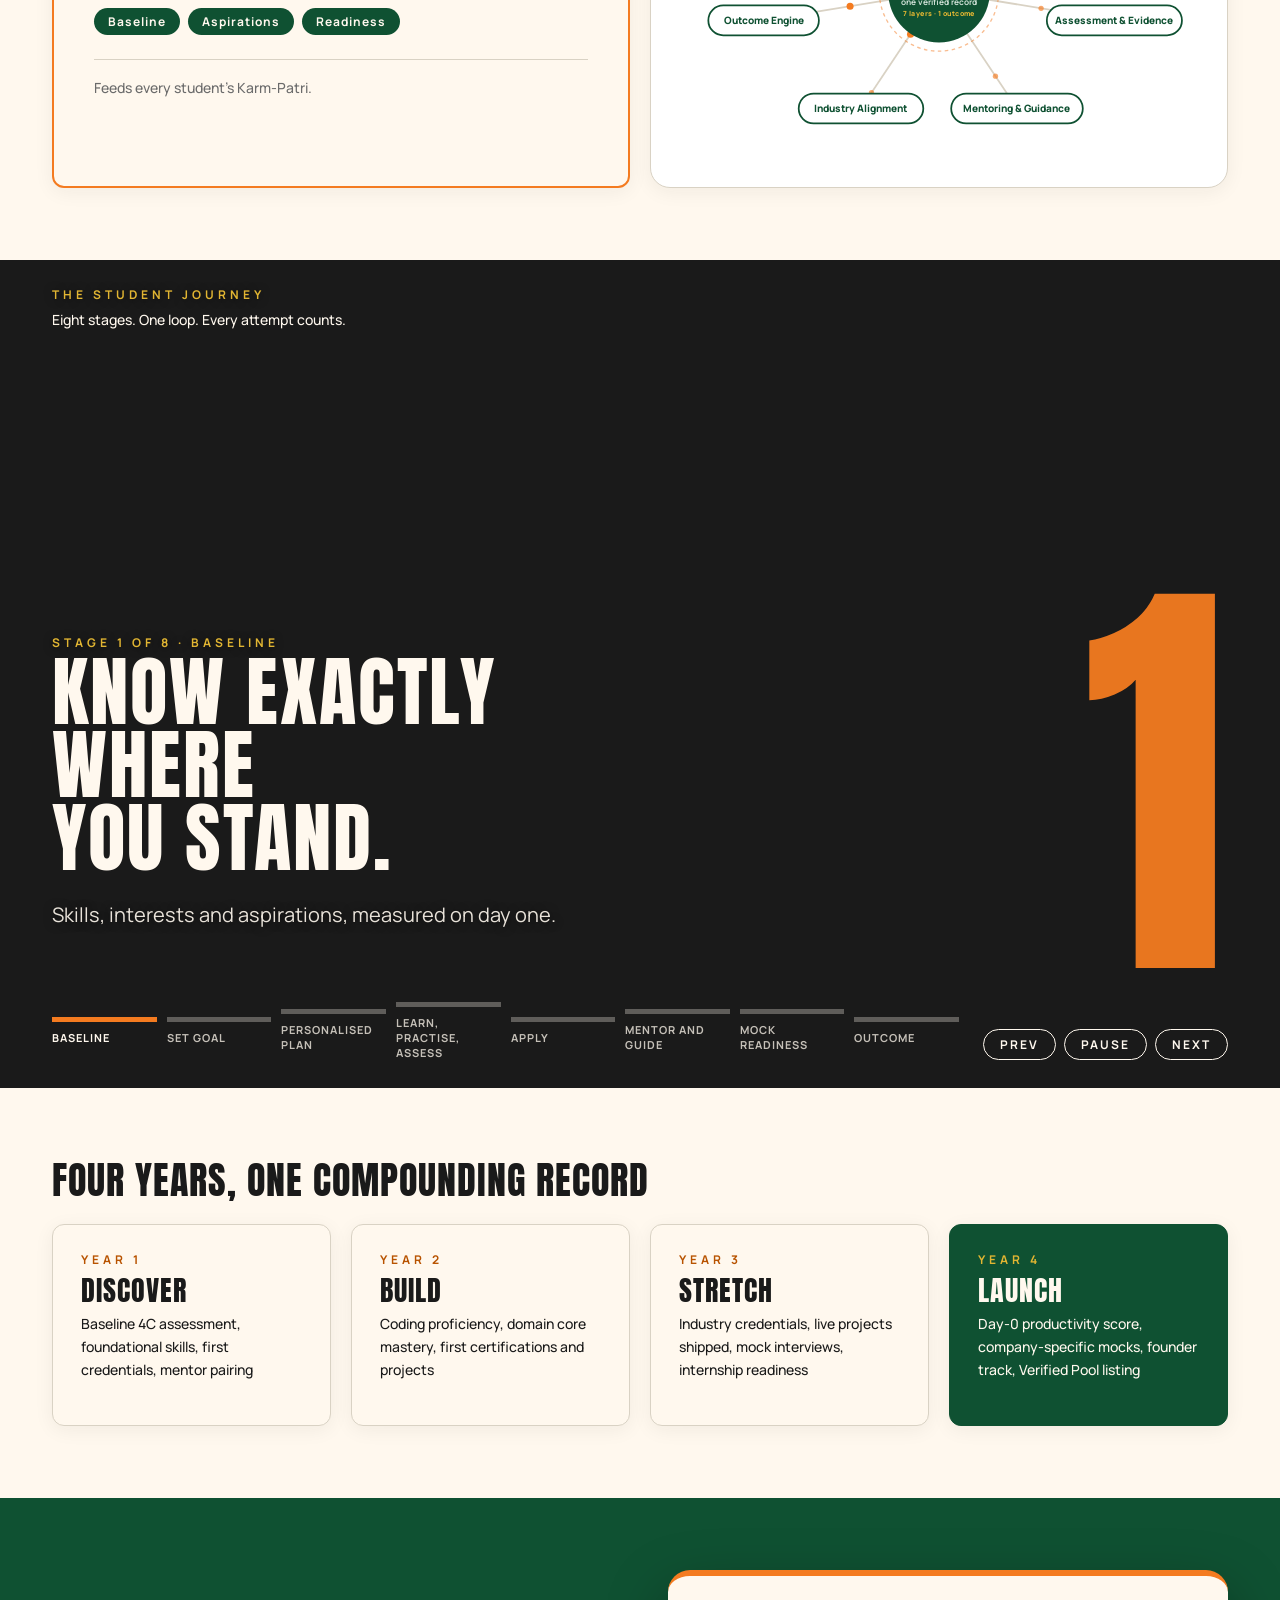
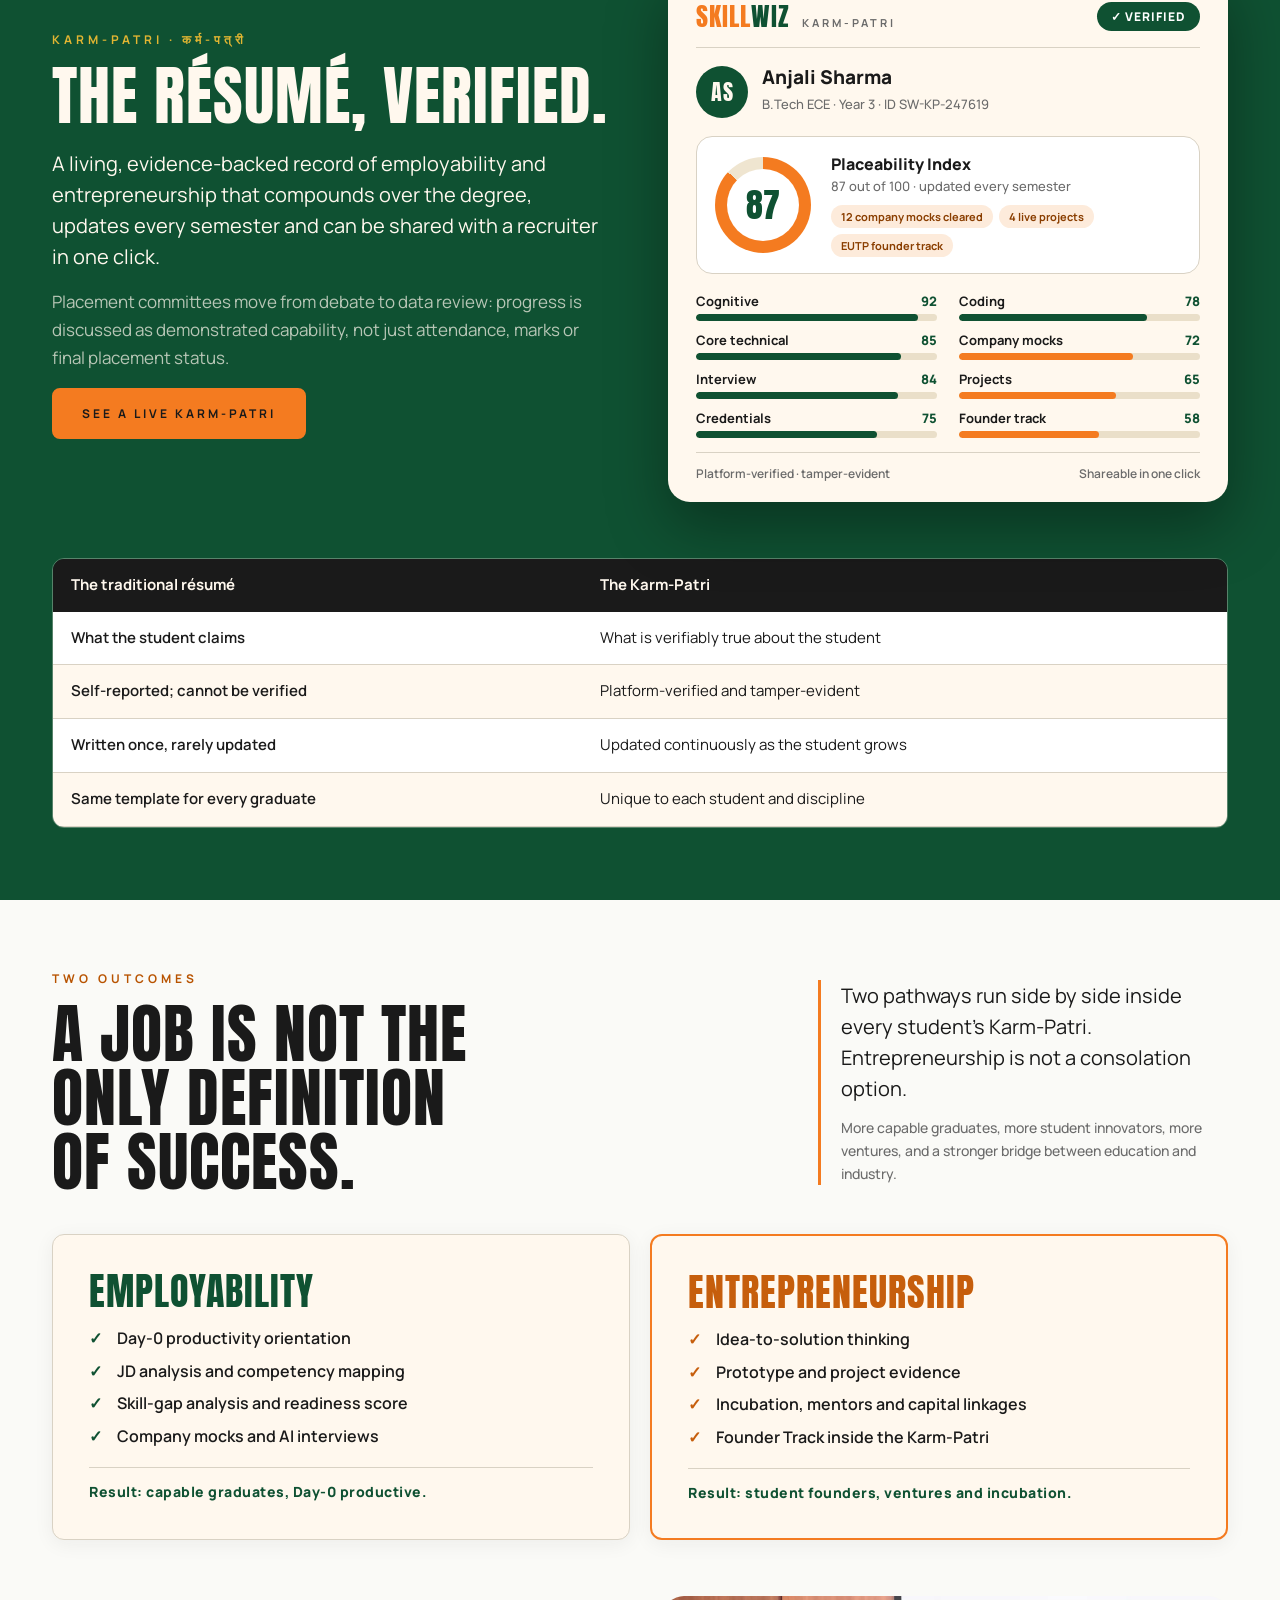
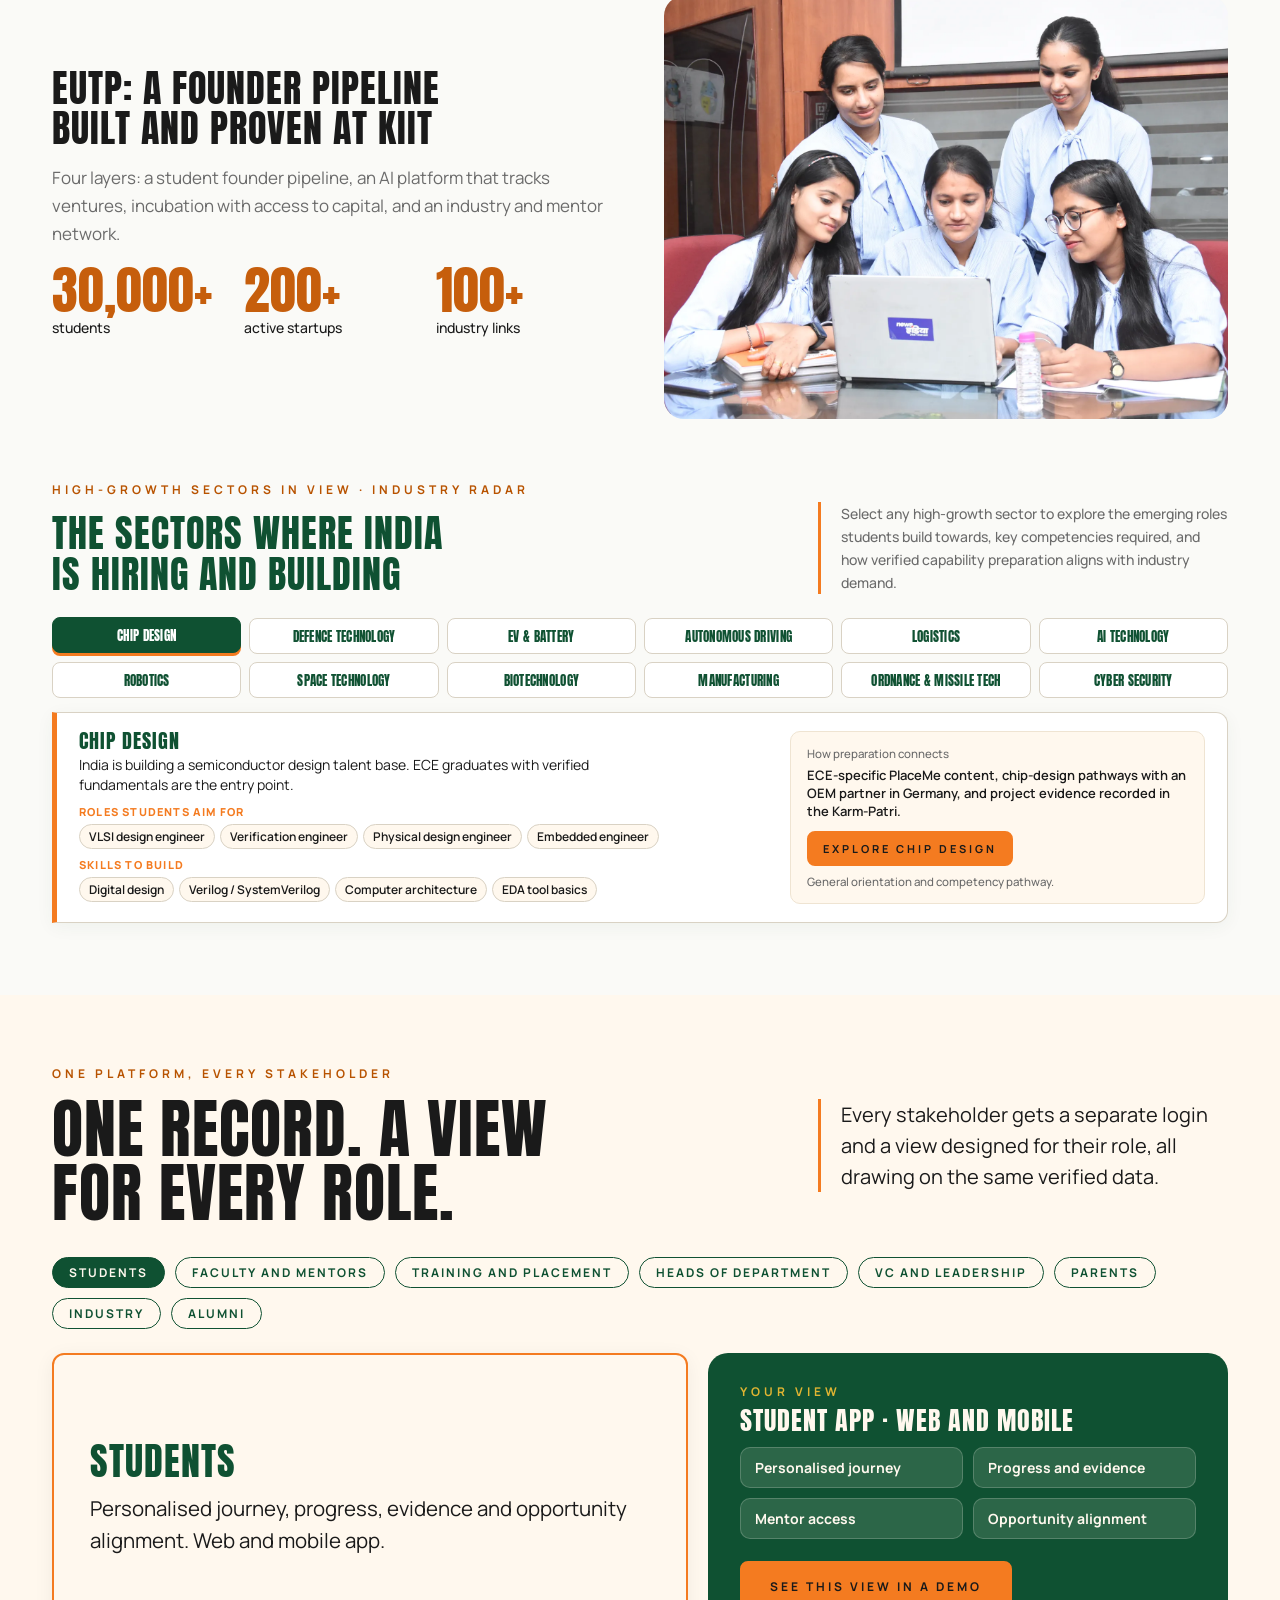
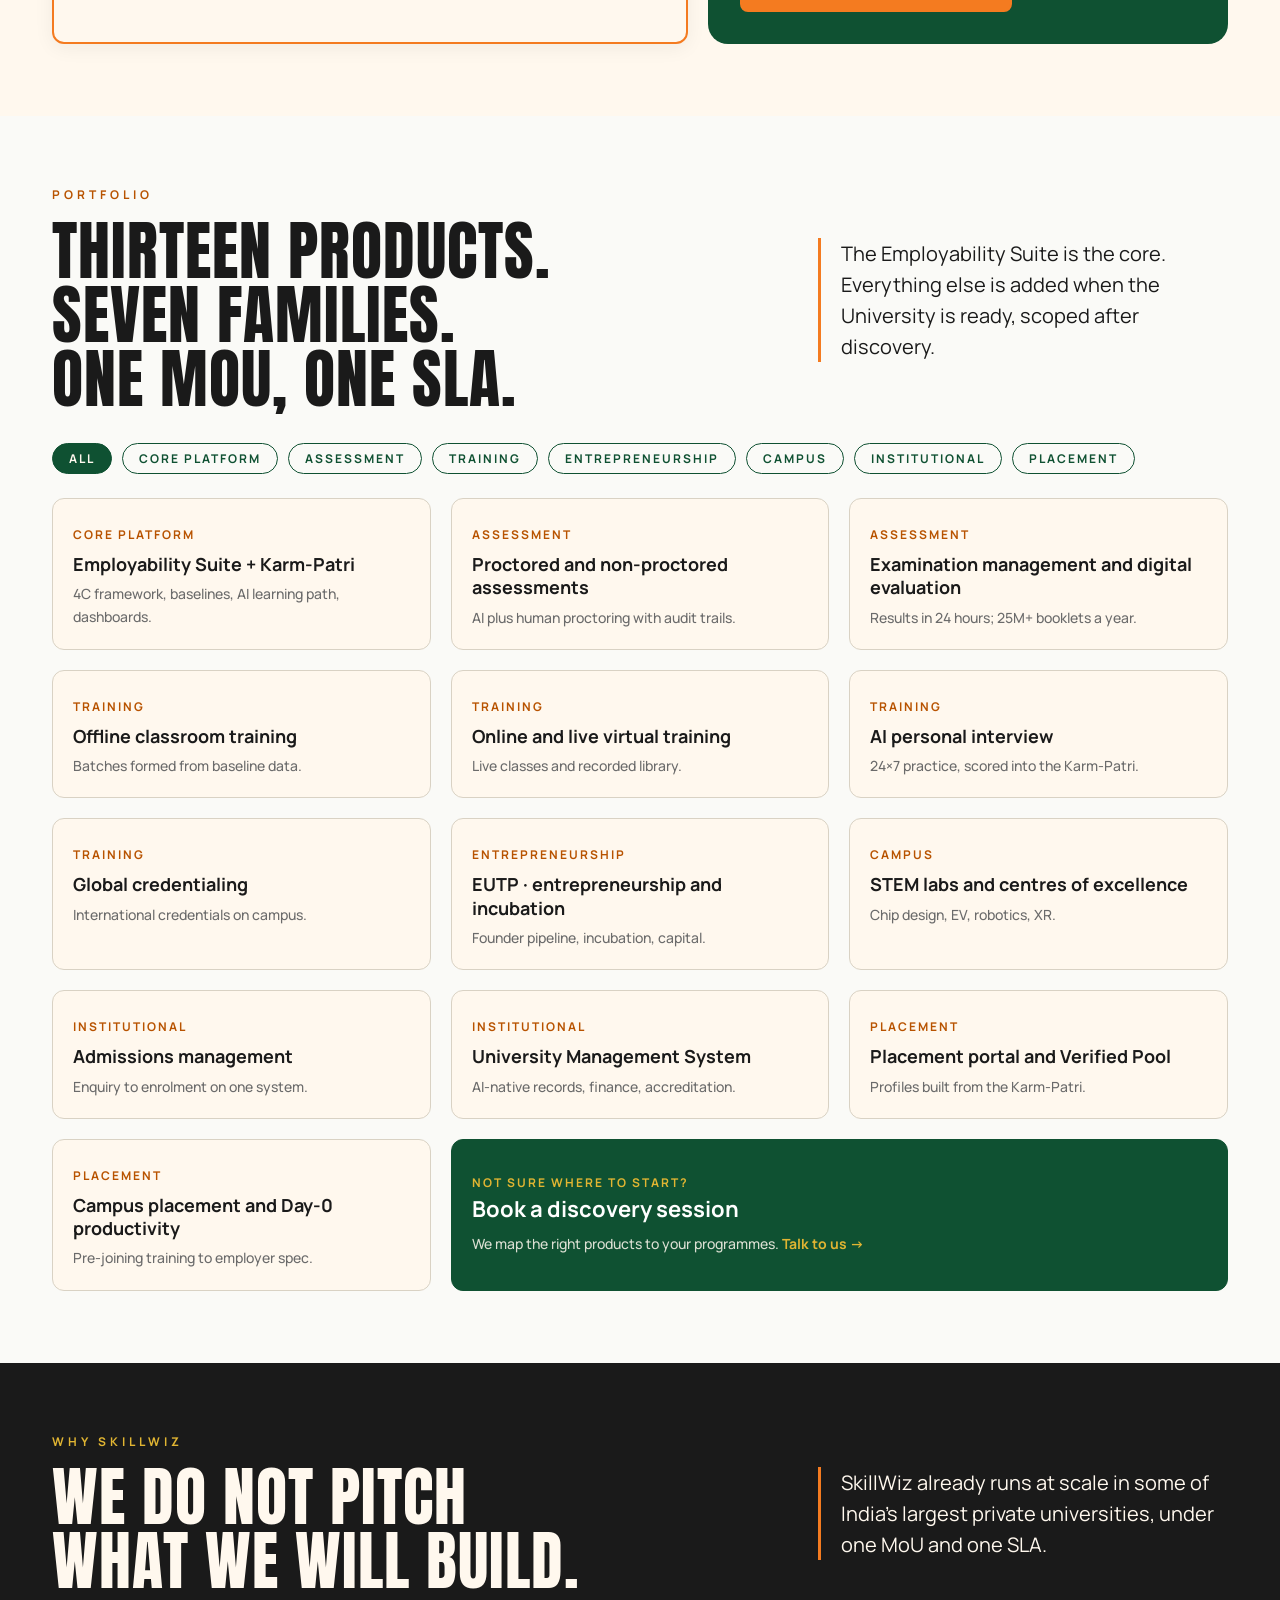
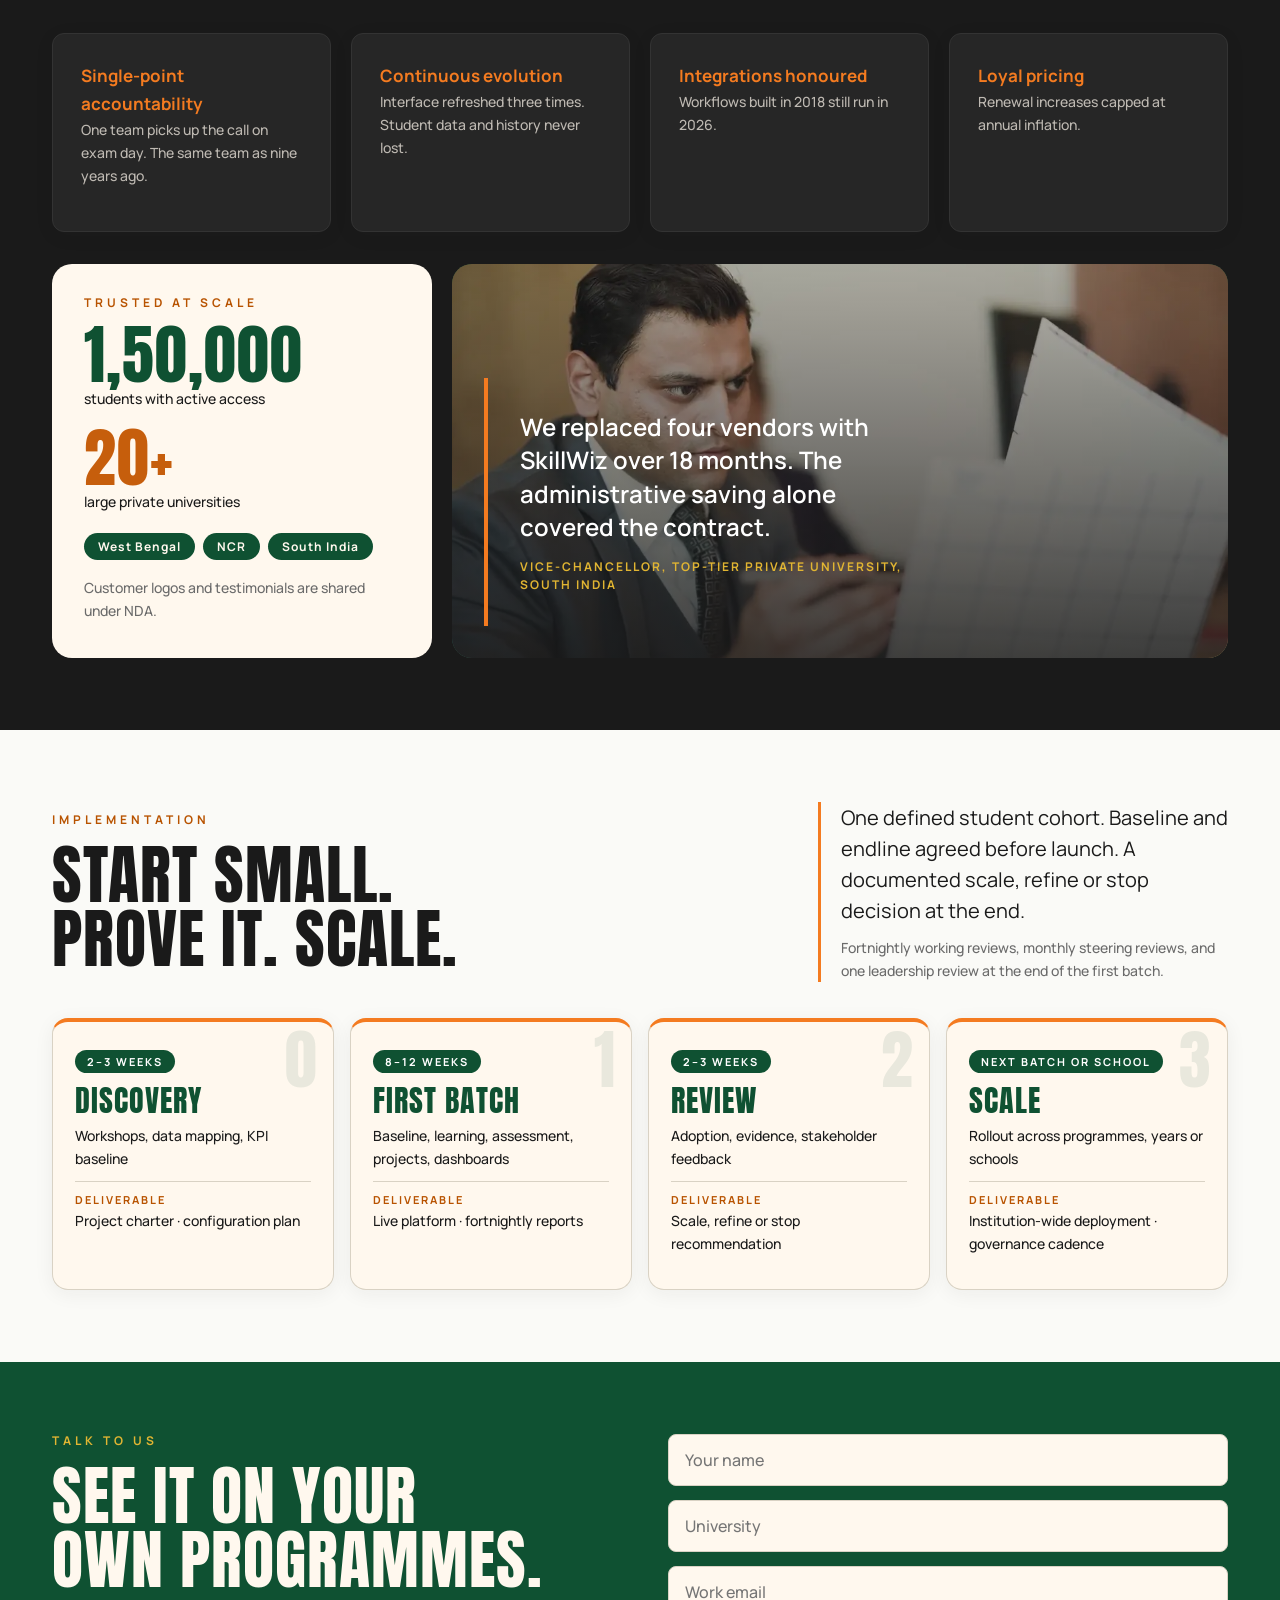
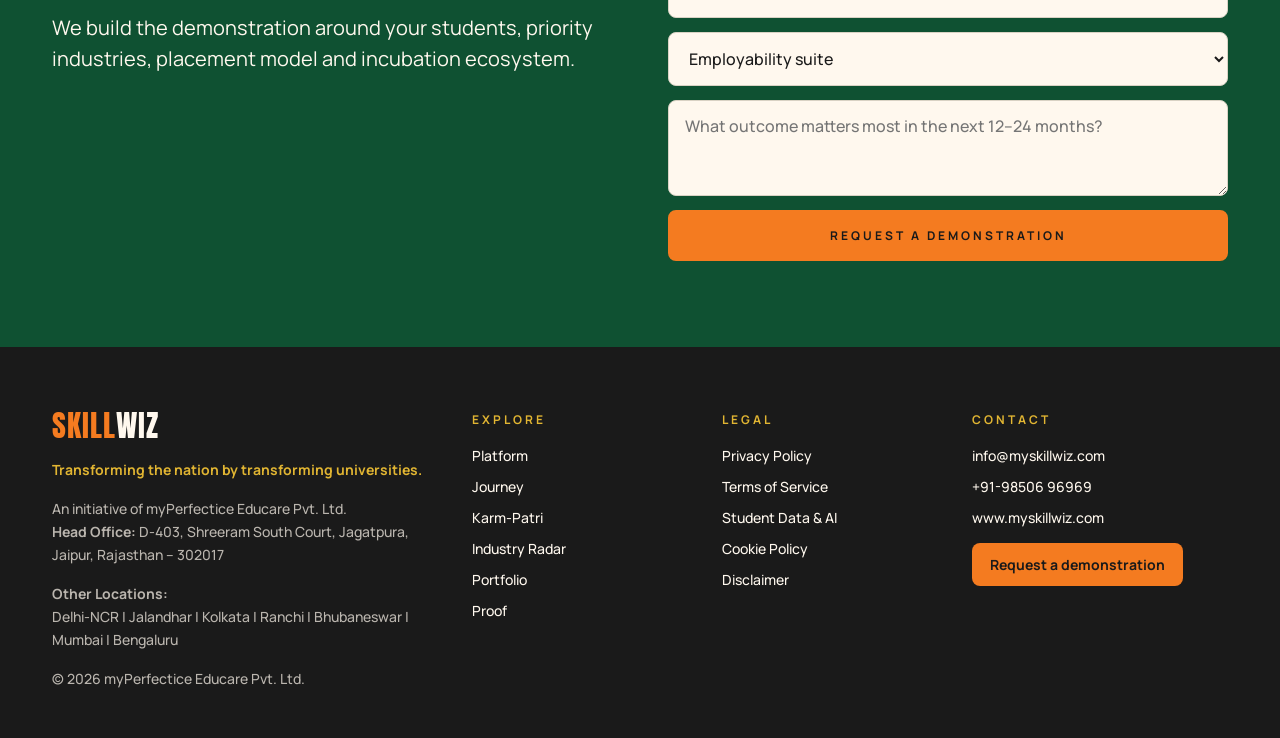
==== commit eff18473: "security" ====
--- a/index.html
+++ b/index.html
@@ -671,7 +671,7 @@
                     <p class="lead" style="margin-top:20px">We build the demonstration around your students, priority
                         industries, placement model and incubation ecosystem.</p>
                 </div>
-                <form id="cf" action="mailto:info@myskillwiz.com" method="post" enctype="text/plain" novalidate><input aria-label="Name" placeholder="Your name" required><input
+                <form id="cf" novalidate><input aria-label="Name" placeholder="Your name" required><input
                         aria-label="University" placeholder="University" required><input type="email" aria-label="Email"
                         placeholder="Work email" required><select aria-label="Interest">
                         <option>Employability suite</option>
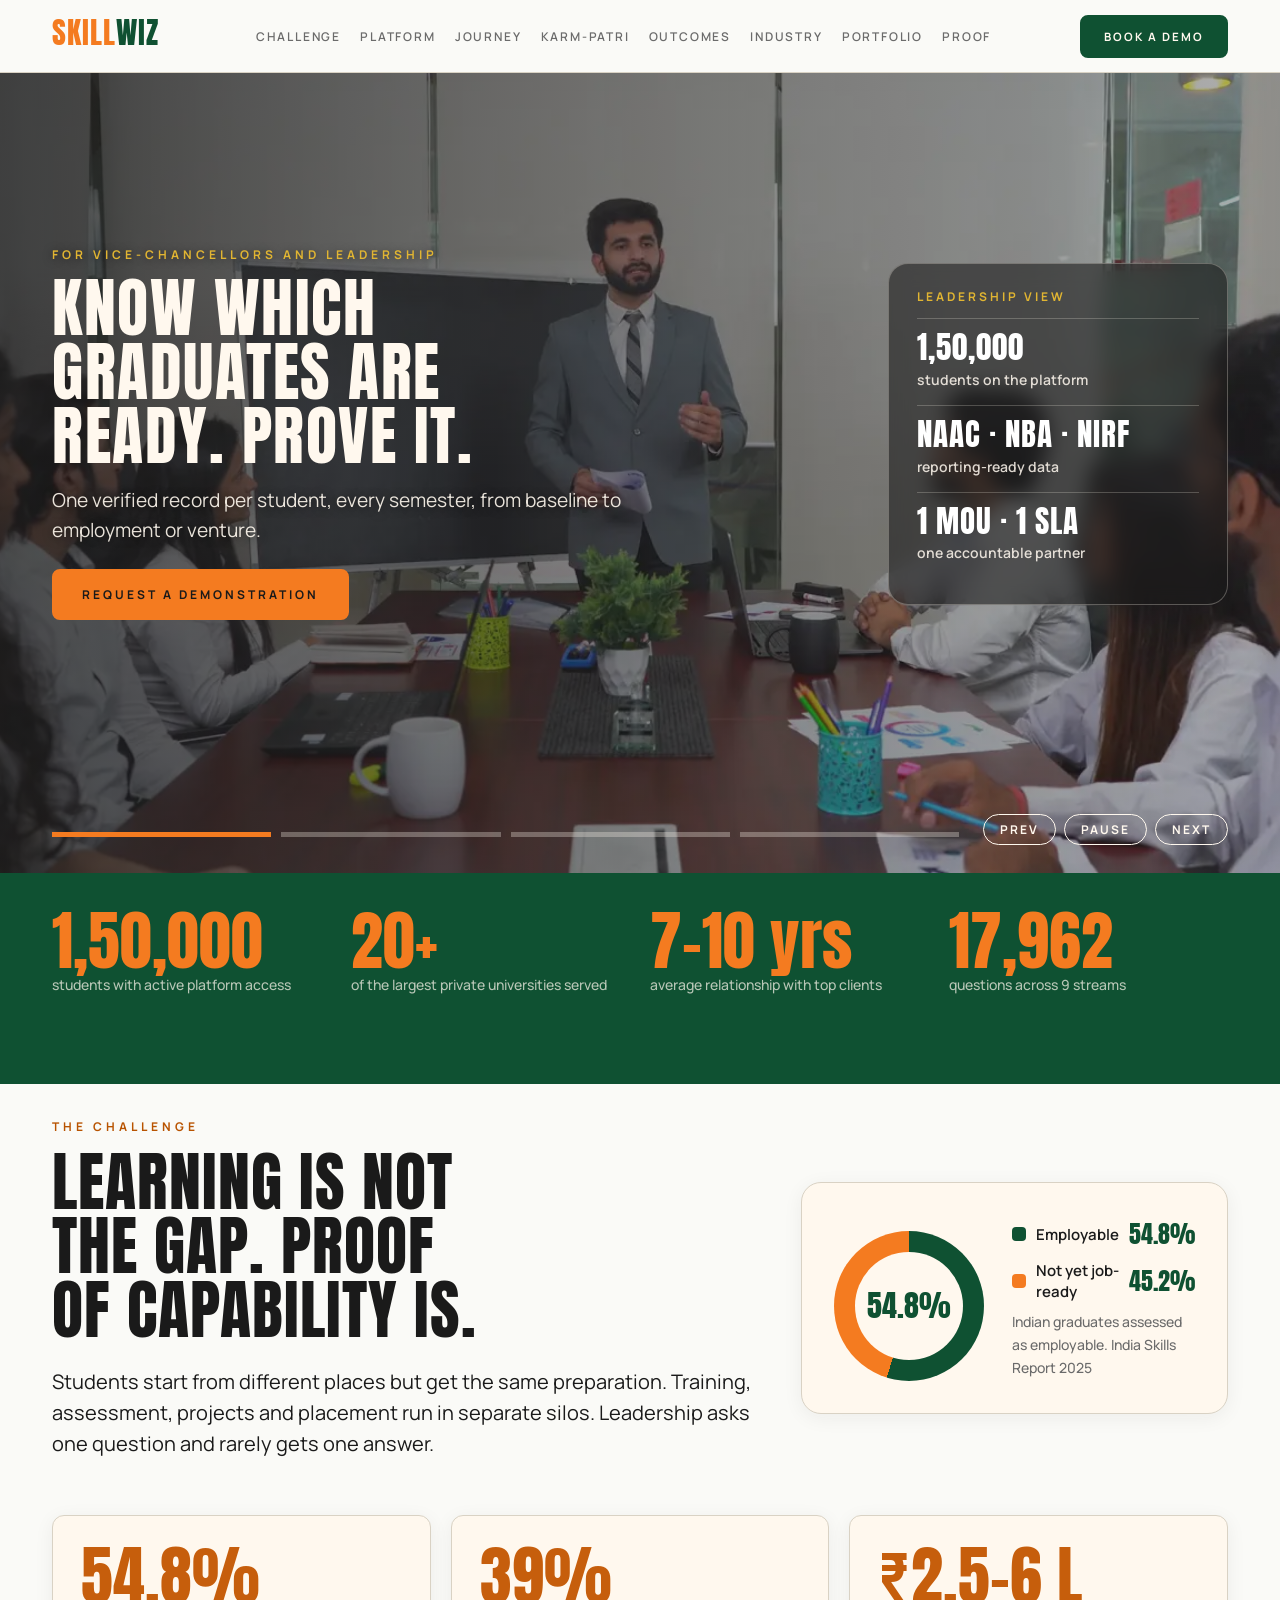
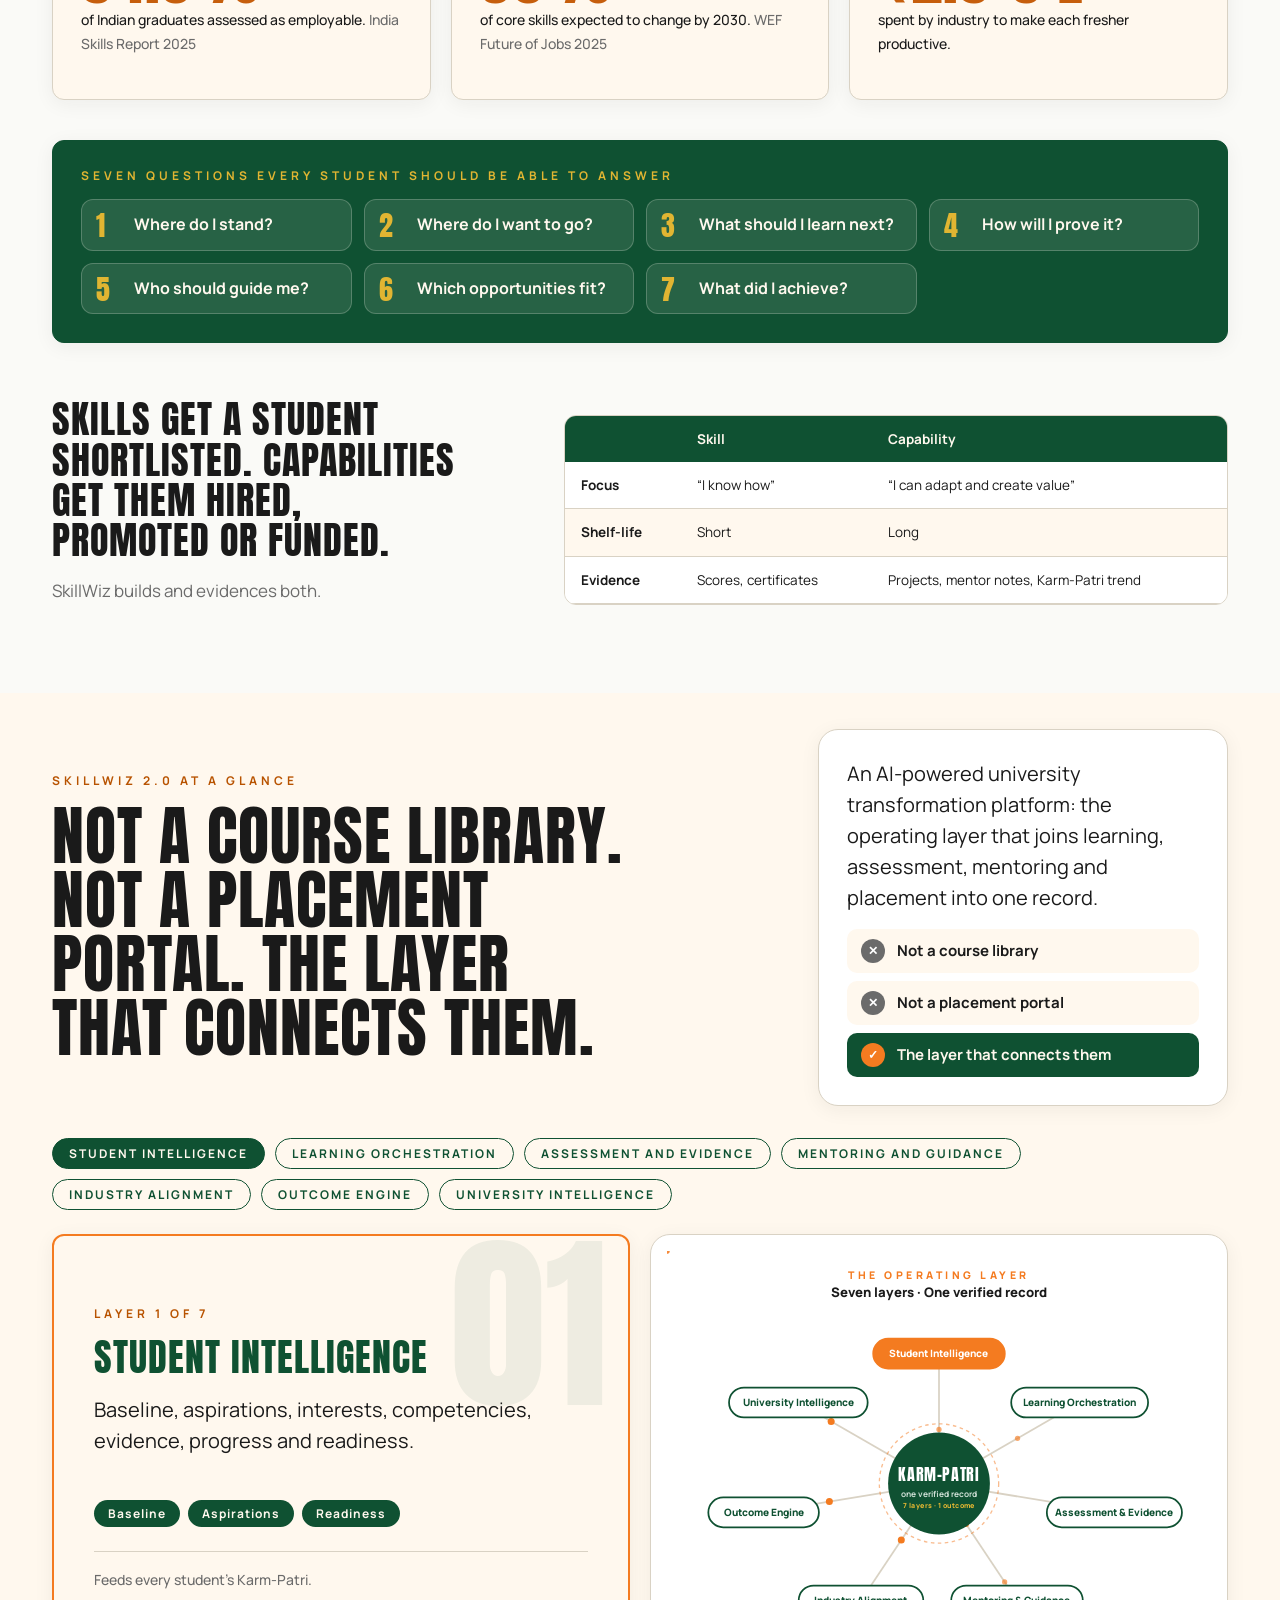
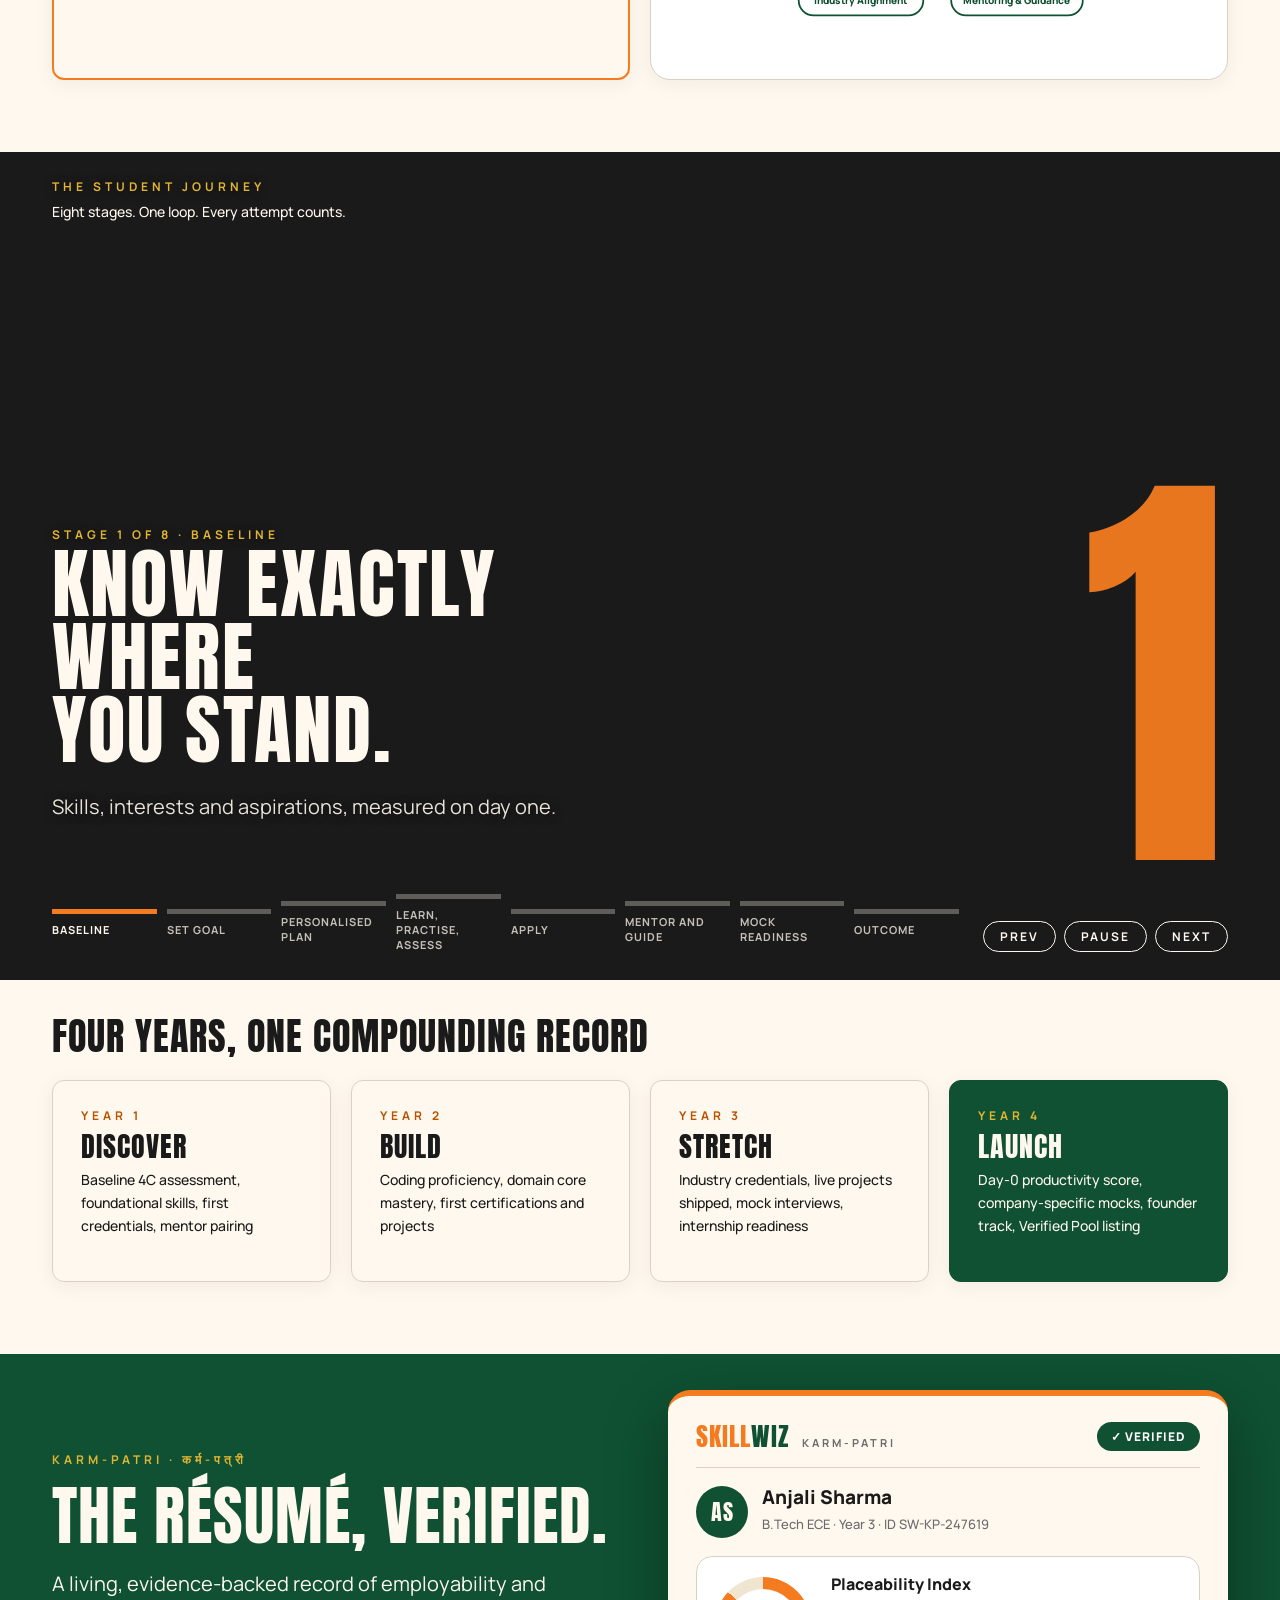
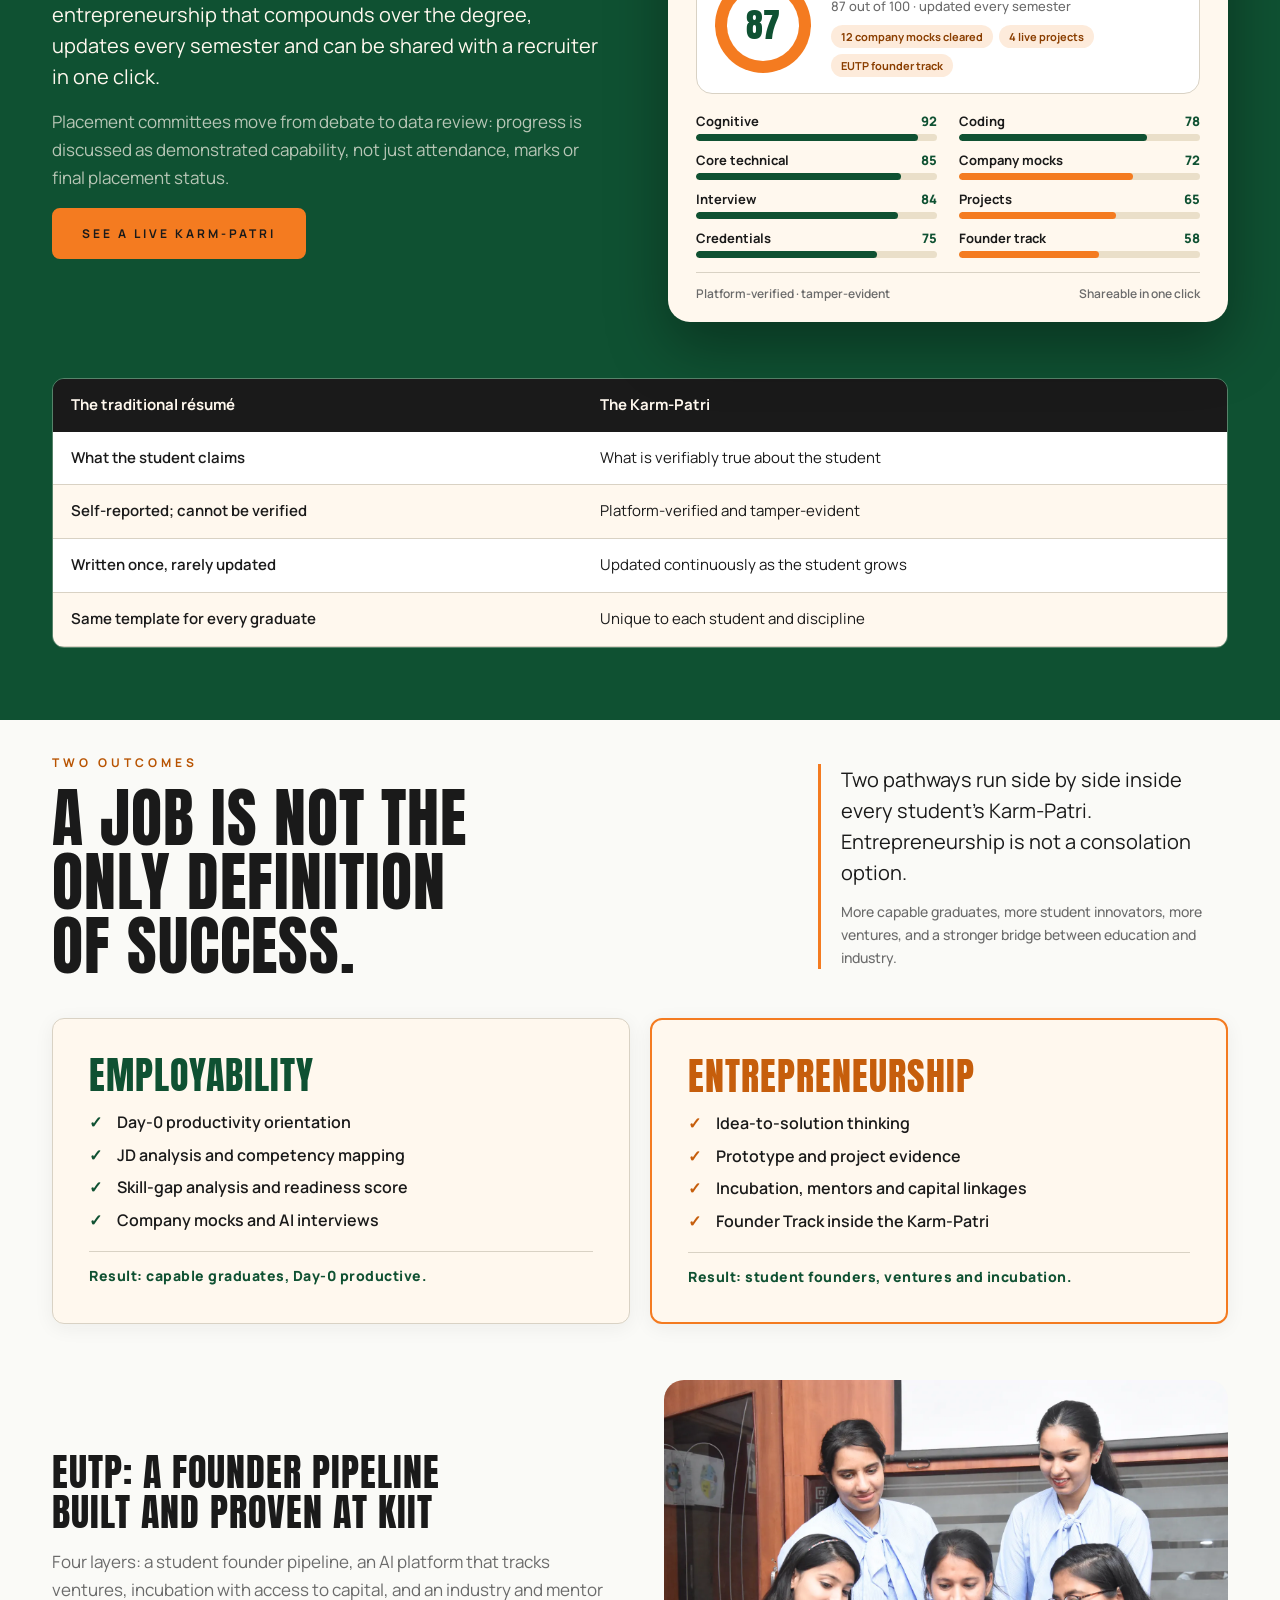
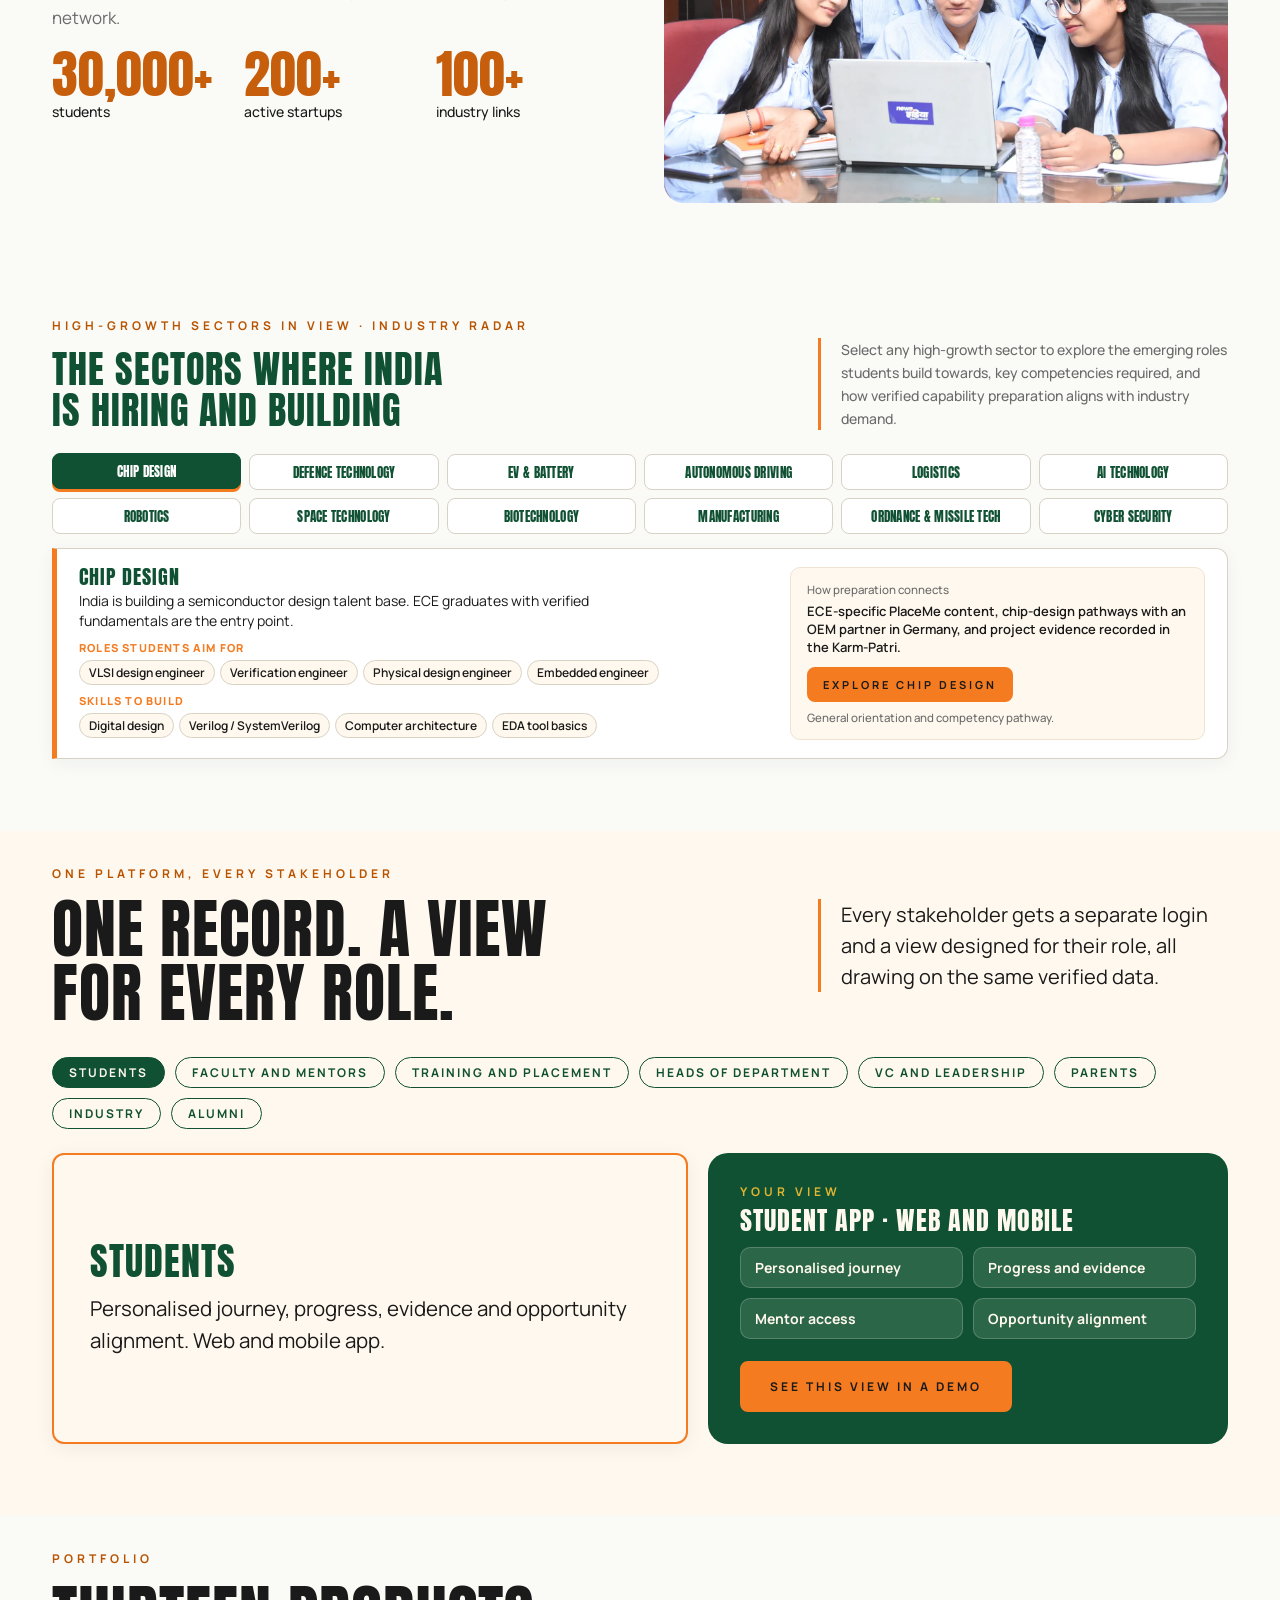
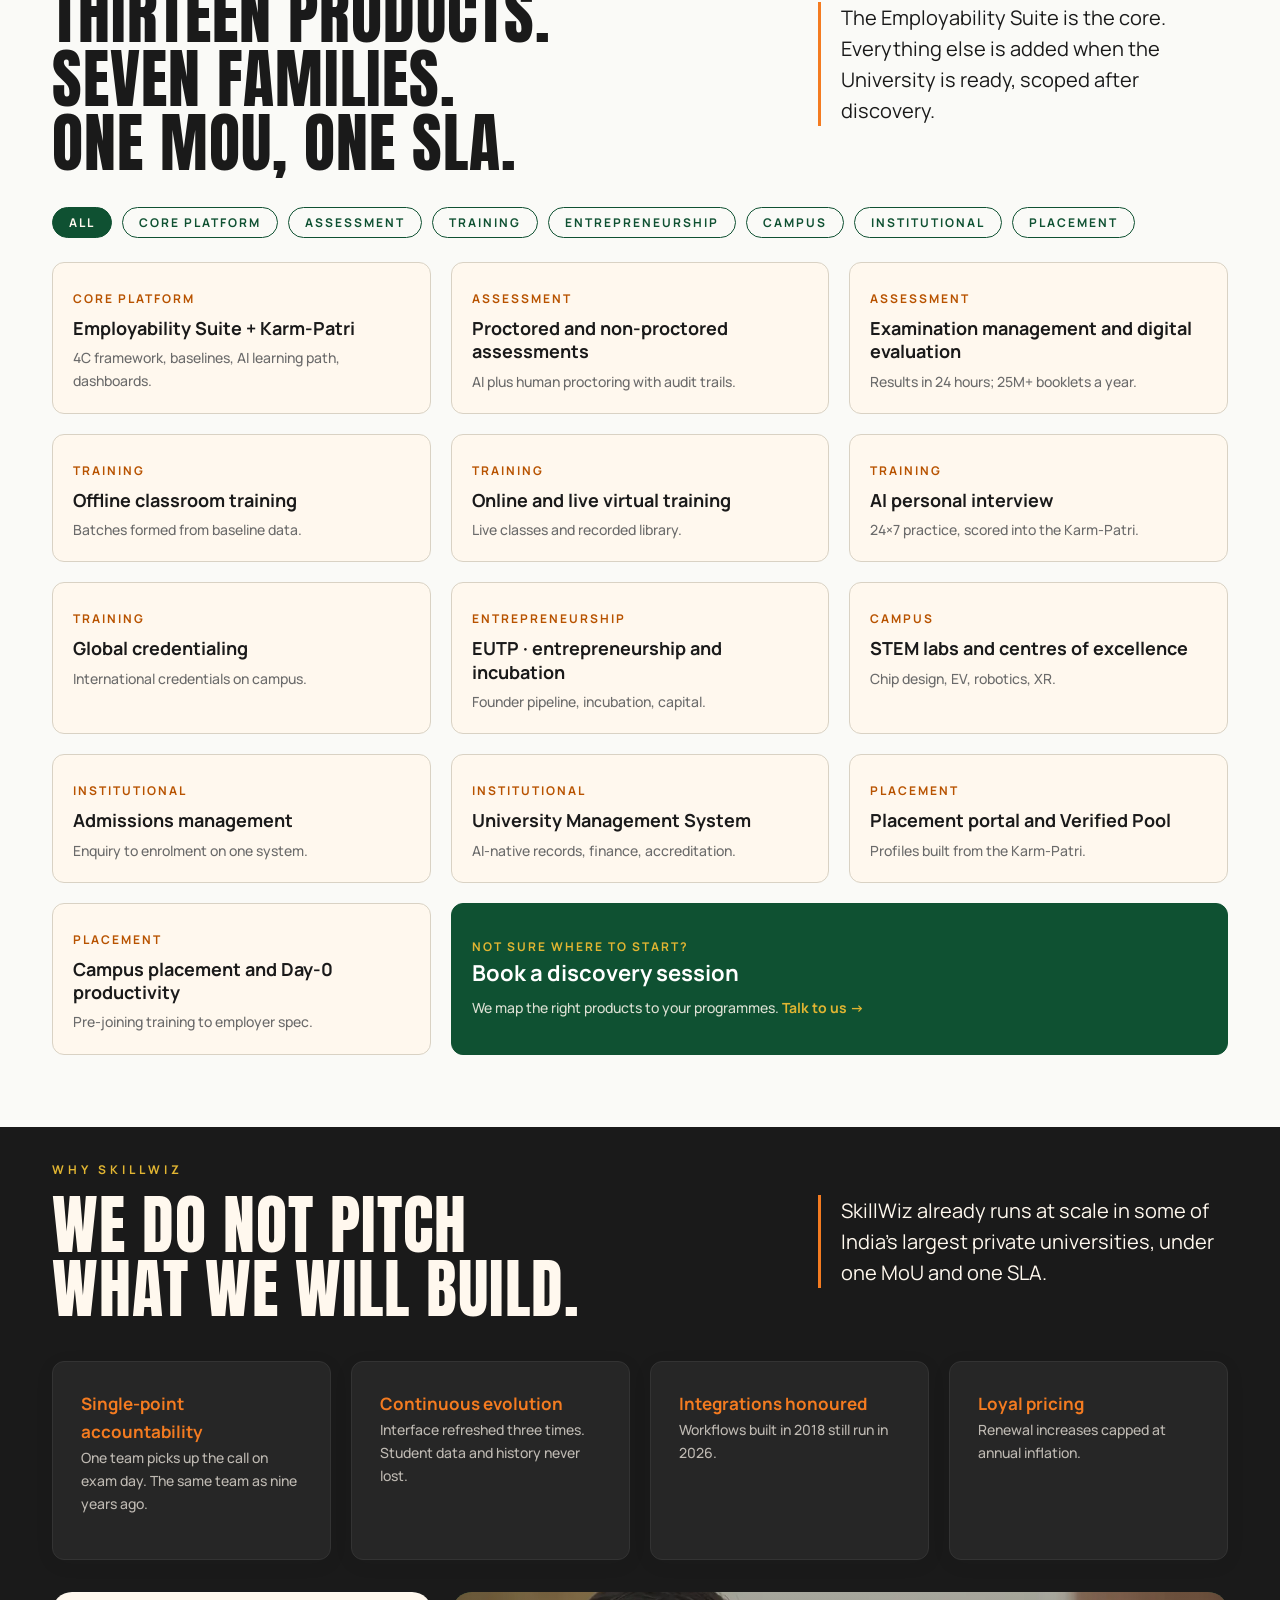
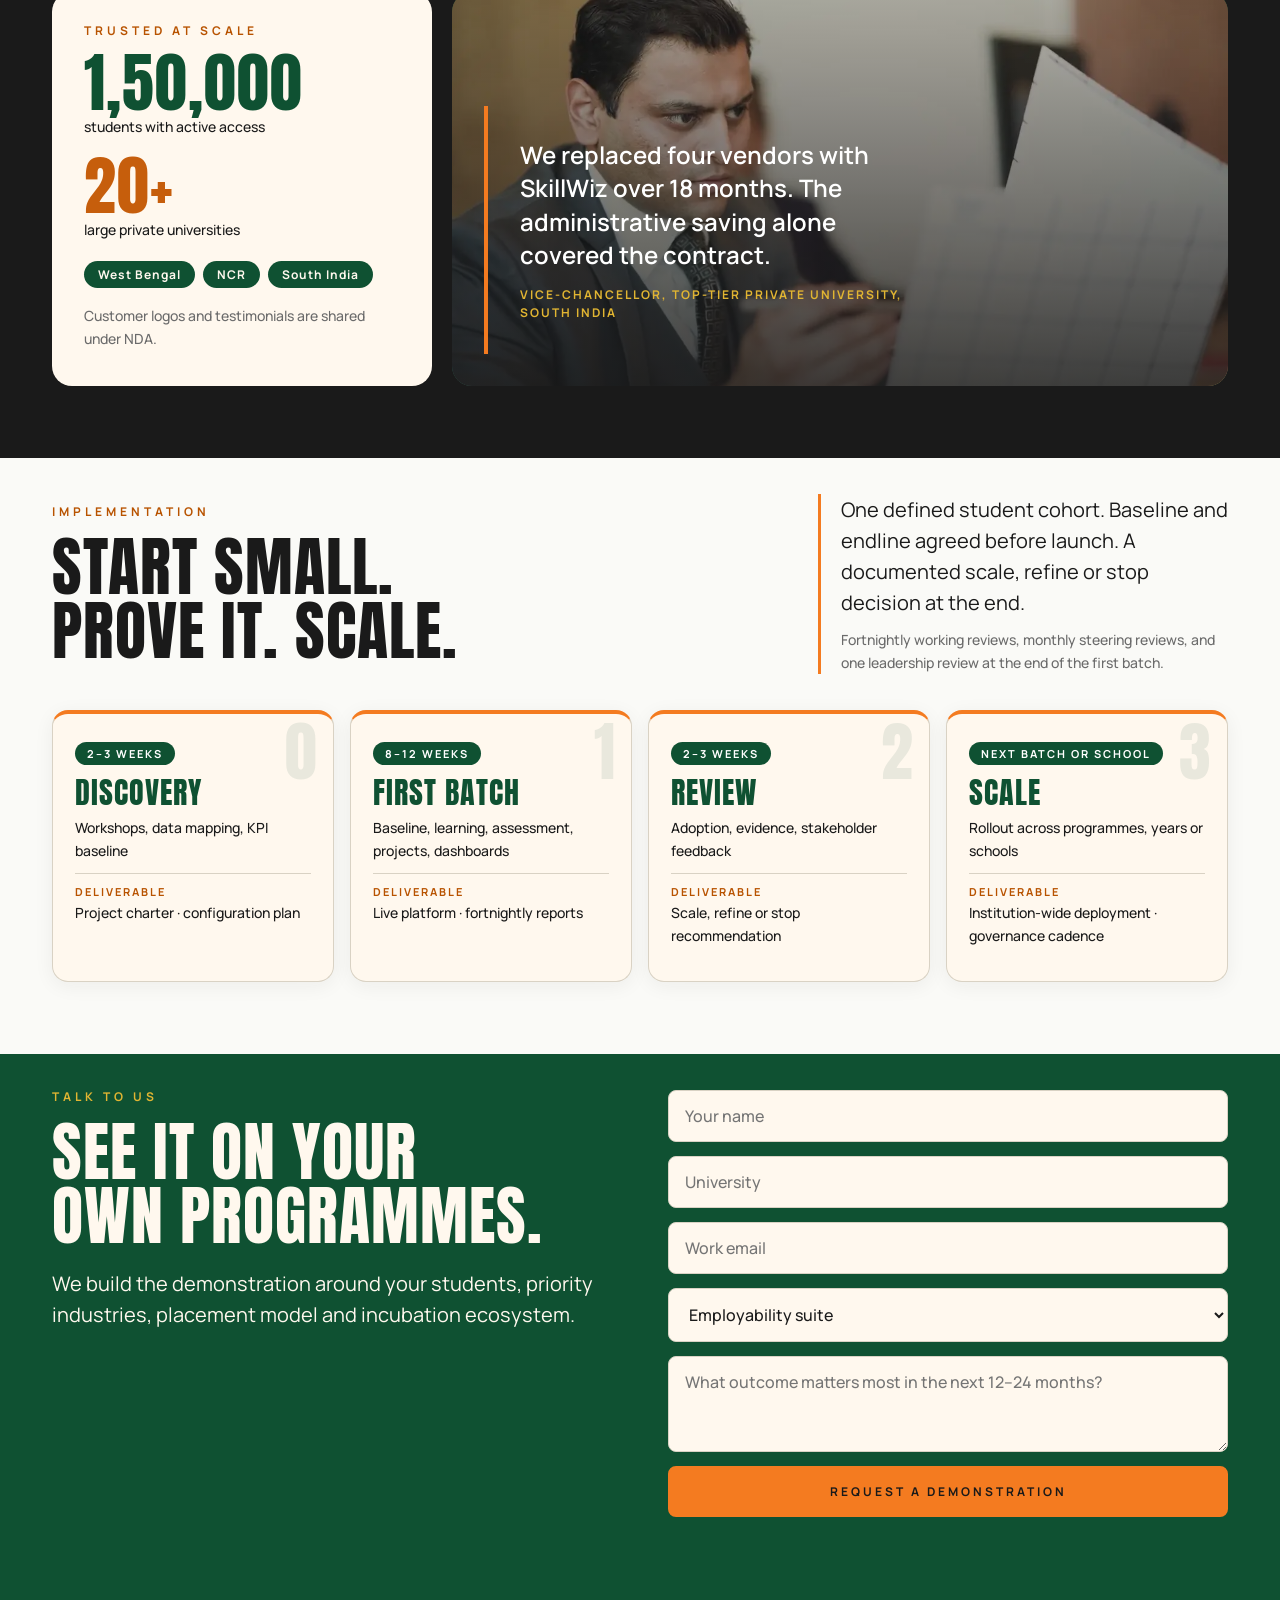
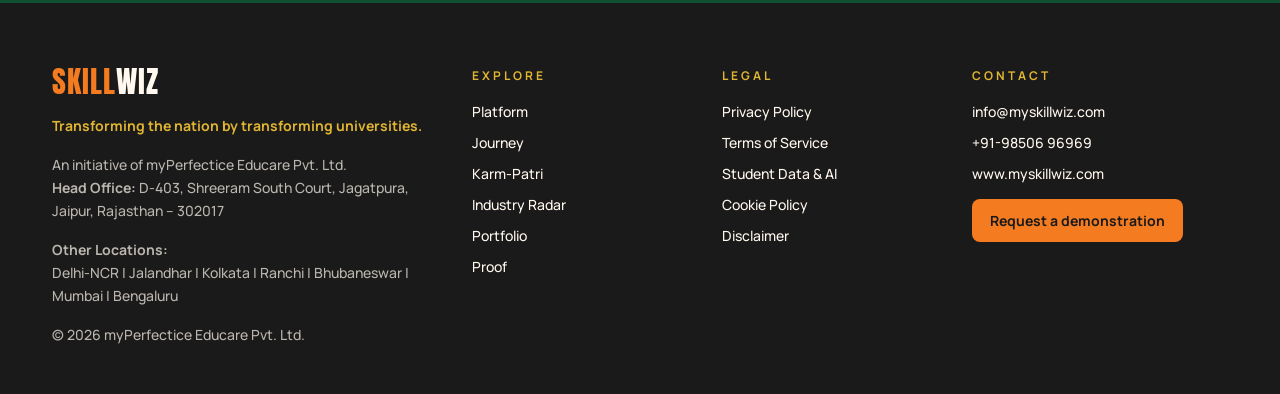
==== commit b972e280: "New look" ====
--- a/index.html
+++ b/index.html
@@ -36,7 +36,7 @@
     <link rel="preconnect" href="https://fonts.gstatic.com" crossorigin>
     <link href="https://fonts.googleapis.com/css2?family=Anton&family=Manrope:wght@400;500;600;700;800&display=swap"
         rel="stylesheet">
-    <link rel="stylesheet" href="assets/css/style.css?v=27">
+    <link rel="stylesheet" href="assets/css/style.css?v=30">
 </head>
 
 <body>
@@ -351,7 +351,7 @@
                         data-a="pp">Pause</button><button class="pill" data-a="next">Next</button></div>
             </div>
         </section>
-        <section class="cream" style="padding:72px 0">
+        <section class="cream" style="padding:36px 0 72px">
             <div class="wrap">
                 <h3 class="d m">Four years, one compounding record</h3>
                 <div class="g4" id="yr" style="margin-top:24px"></div>
@@ -499,7 +499,12 @@
                             style="width:100%;height:auto;border-radius:20px;aspect-ratio:4/3;object-fit:cover">
                     </picture>
                 </div>
-                <div class="radar-container" id="industry-radar-section" style="margin-top:56px">
+            </div>
+        </section>
+
+        <section id="industry-radar-section">
+            <div class="wrap">
+                <div class="radar-container" style="margin-top:0">
                     <div class="why-top" style="align-items:end">
                         <div>
                             <p class="eb">High-growth sectors in view · Industry Radar</p>
--- a/assets/css/style.css
+++ b/assets/css/style.css
@@ -4,7 +4,7 @@
 body{font:400 17px/1.65 var(--fb);color:var(--charcoal);background:var(--paper);-webkit-font-smoothing:antialiased}
 a{color:inherit;text-decoration:none}:focus-visible{outline:3px solid var(--saffron);outline-offset:3px}
 @media(prefers-reduced-motion:reduce){html{scroll-behavior:auto}*{animation:none!important;transition:none!important}}
-.wrap{max-width:1240px;margin:0 auto;padding:0 32px}section{padding:96px 0}
+.wrap{max-width:1240px;margin:0 auto;padding:0 32px}section{padding:36px 0 72px}
 .cream{background:var(--cream)}.dark{background:var(--forest);color:var(--cream)}.char{background:var(--charcoal);color:var(--cream)}
 .d{font-family:var(--fd);font-weight:400;text-transform:uppercase;letter-spacing:1px;line-height:1}
 .xl{font-size:clamp(60px,9vw,128px);line-height:.92;letter-spacing:2px}.l{font-size:clamp(40px,5vw,76px)}.m{font-size:clamp(28px,3vw,48px);line-height:1.05}
@@ -143,8 +143,9 @@
 .wc1 .n.s2{color:#C65E0C}.wc1 .eb{color:#B85300}
 .car .eb{color:var(--mustard)}
 .inv .eb,.card.inv .eb,.dark .card .eb{color:var(--mustard)}
-/* ---- hero layout fix: centred content, clear of nav and controls, with a relevant proof panel ---- */
-section{padding:72px 0}
+section{padding:36px 0 72px;scroll-margin-top:72px}
+section[id],[id]{scroll-margin-top:72px}
+#hero,#top{scroll-margin-top:0}
 #hero{height:min(calc(100svh - 72px),800px);min-height:620px}
 #hero .cont{inset:0 0 118px 0;bottom:auto;top:0;height:calc(100% - 118px);display:flex;align-items:center;justify-content:space-between;gap:48px;padding-top:40px}
 #hero .cont .tx{flex:1 1 58%;max-width:680px}
@@ -245,10 +246,10 @@
 @media(max-width:900px){.why-top{grid-template-columns:1fr}}
 h1,h2,h3,.d{text-wrap:balance}
 @media(max-width:700px){.lvis{display:none}.tabs{flex-wrap:nowrap;overflow-x:auto;scroll-snap-type:x proximity;margin-right:-20px;padding-right:20px;padding-bottom:6px;-webkit-overflow-scrolling:touch;scrollbar-width:none}.tabs::-webkit-scrollbar{display:none}.tabs .pill{flex:none;scroll-snap-align:start;white-space:nowrap}#lp .lgh{font-size:130px}}
-@media(max-width:640px){.card{padding:22px}section{padding:56px 0}.wrap{padding:0 20px}}
+@media(max-width:640px){.card{padding:22px}section{padding:28px 0 56px}.wrap{padding:0 20px}}
 
 /* ---- Industry Radar ---- */
-.radar-container{margin-top:28px;scroll-margin-top:80px}
+.radar-container{margin-top:0}
 .sectors{display:grid;grid-template-columns:repeat(6,1fr);gap:8px}
 .sectors button{font-family:var(--fd);text-transform:uppercase;text-align:center;padding:8px 6px;font-size:.84rem;letter-spacing:.02em;color:var(--forest);background:#fff;border:1.5px solid var(--hair);border-radius:8px;cursor:pointer;display:flex;align-items:center;justify-content:center;user-select:none;line-height:1.2;min-height:36px;transition:border-color .15s,background .15s,color .15s,box-shadow .15s,transform .15s}
 .sectors button:hover{border-color:var(--saffron);transform:translateY(-1px)}
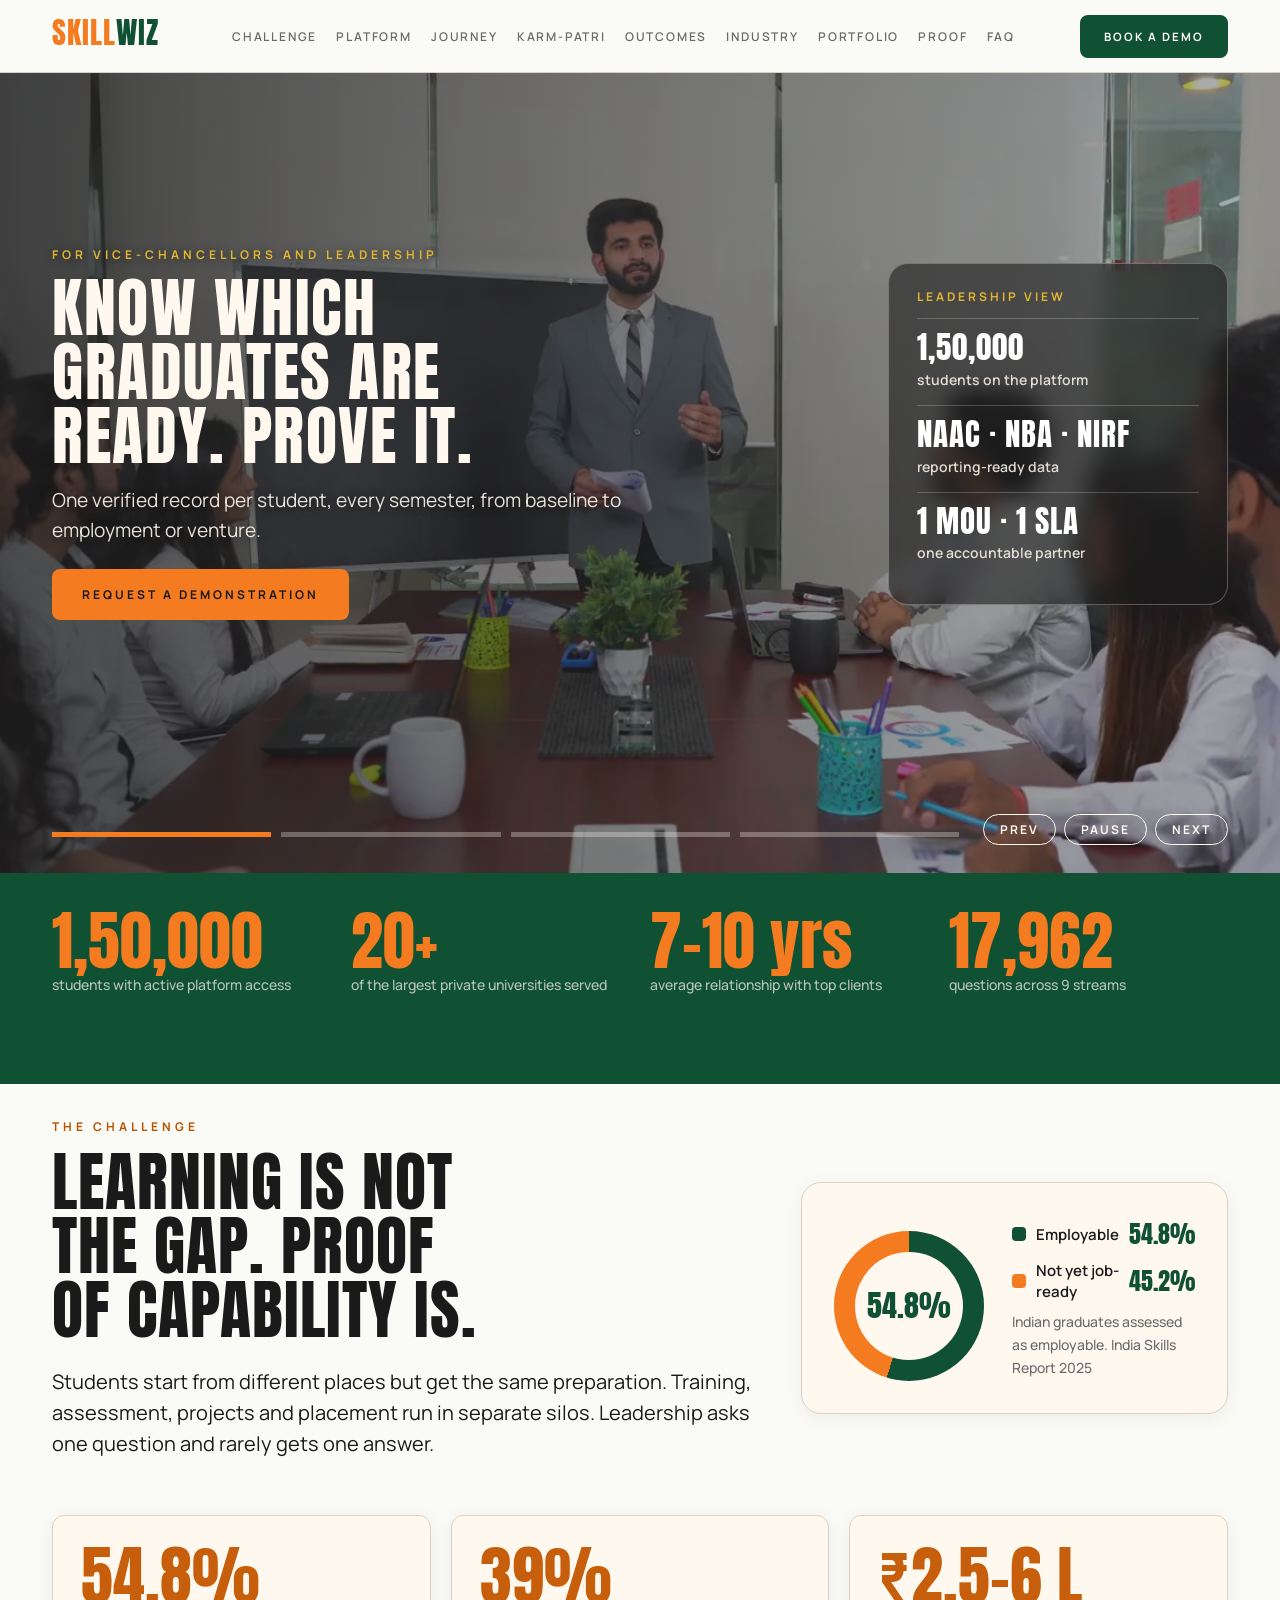
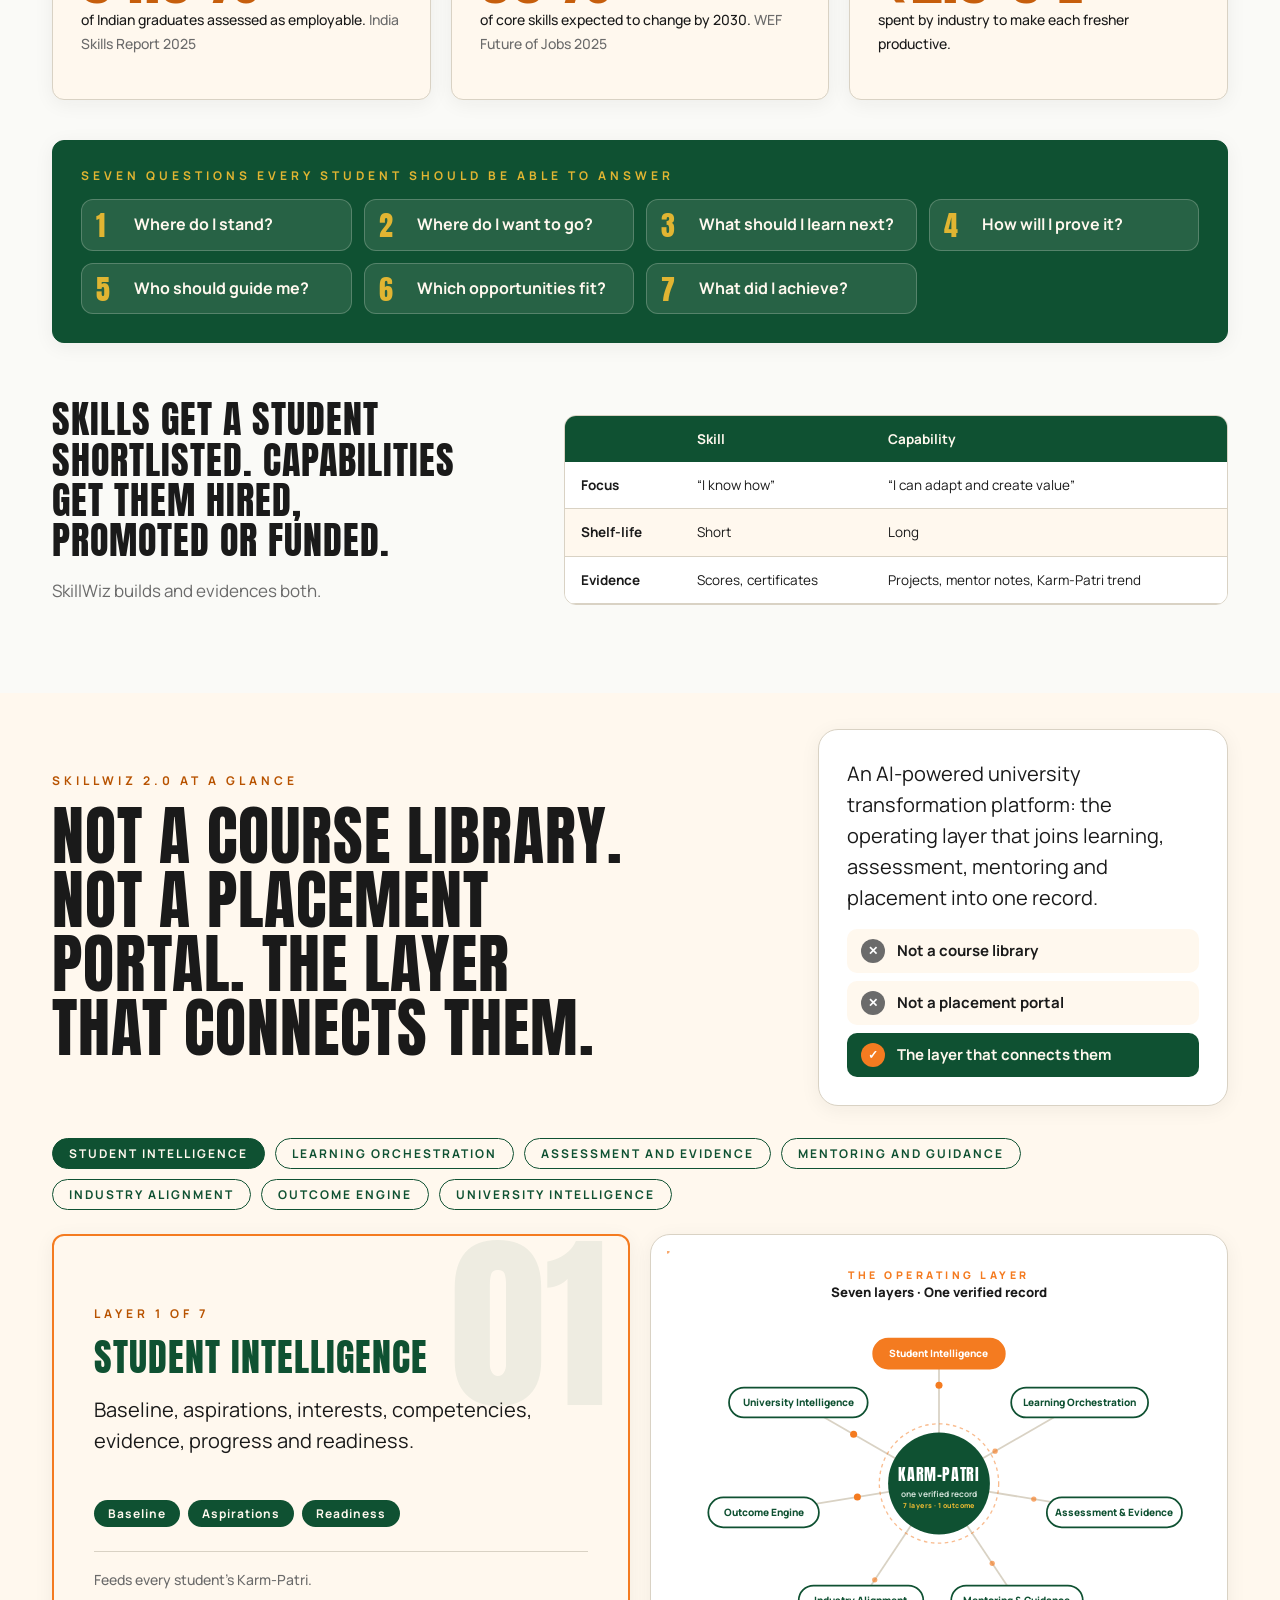
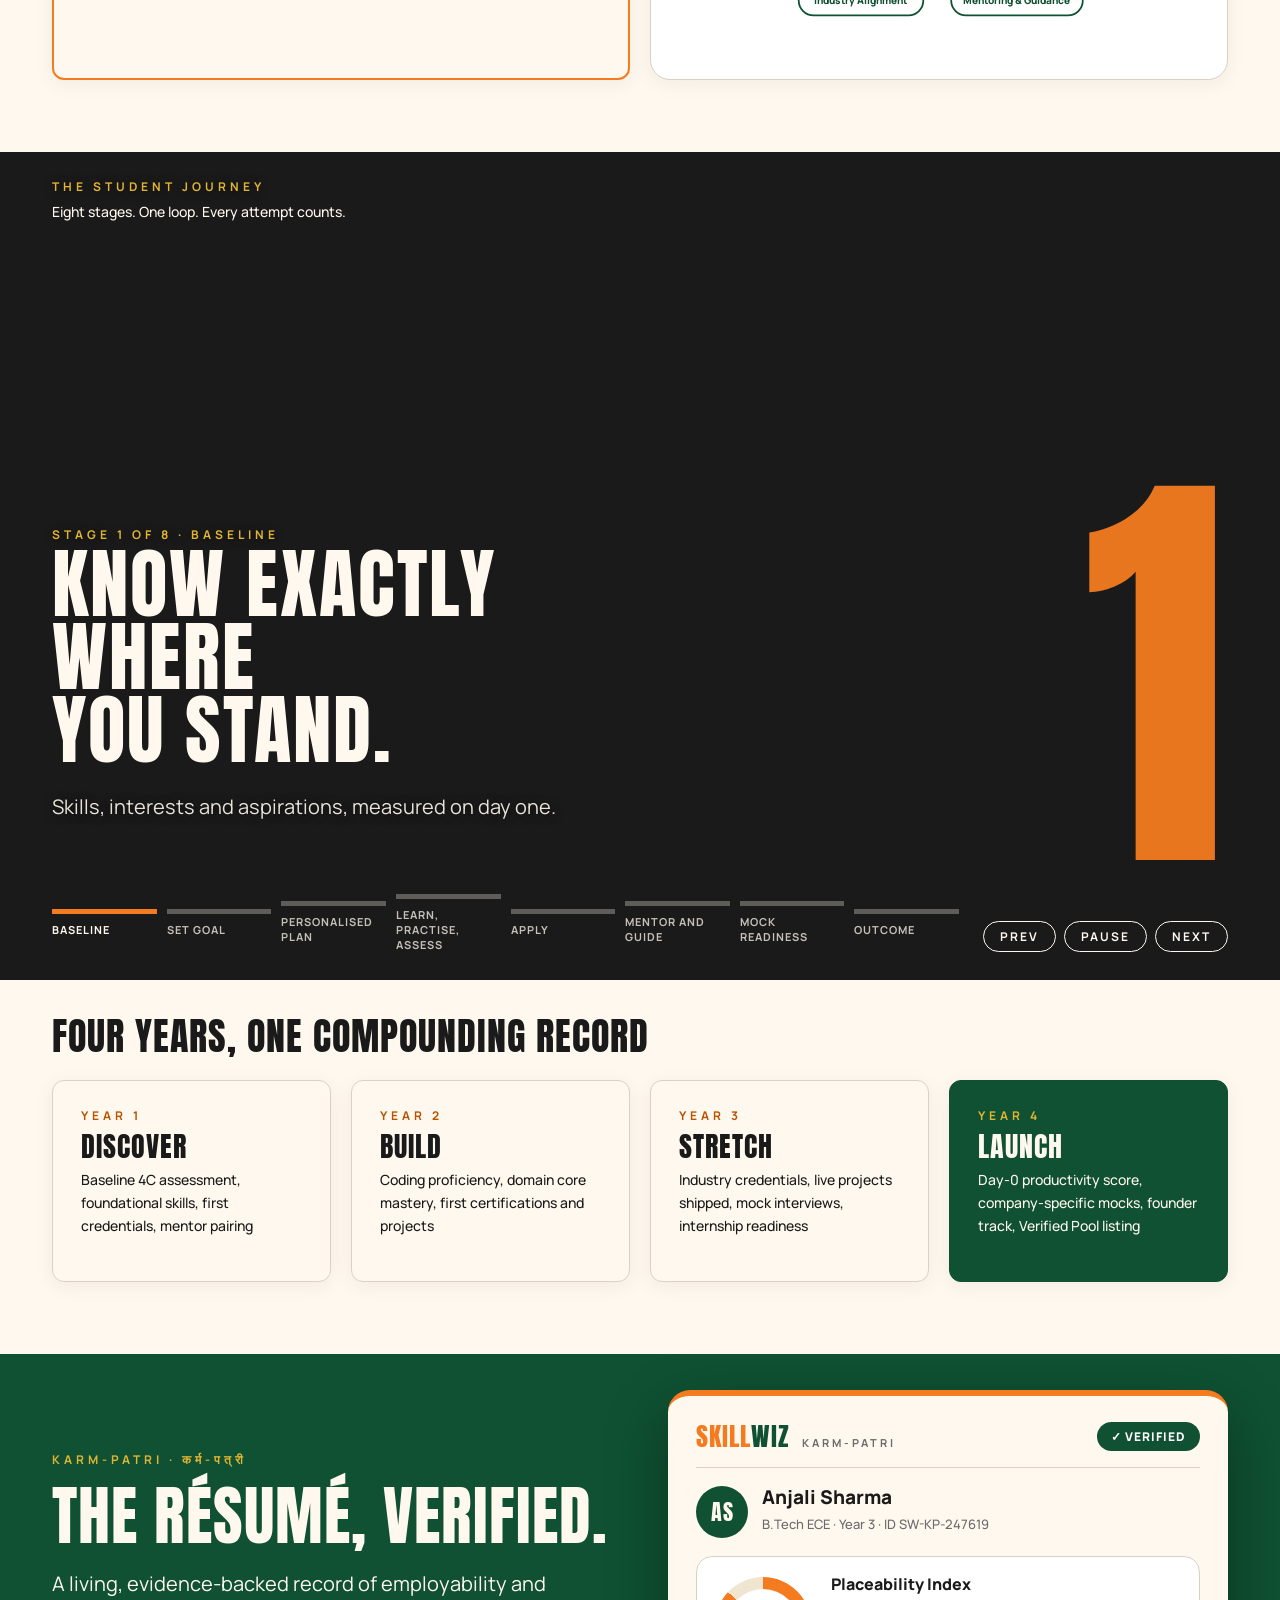
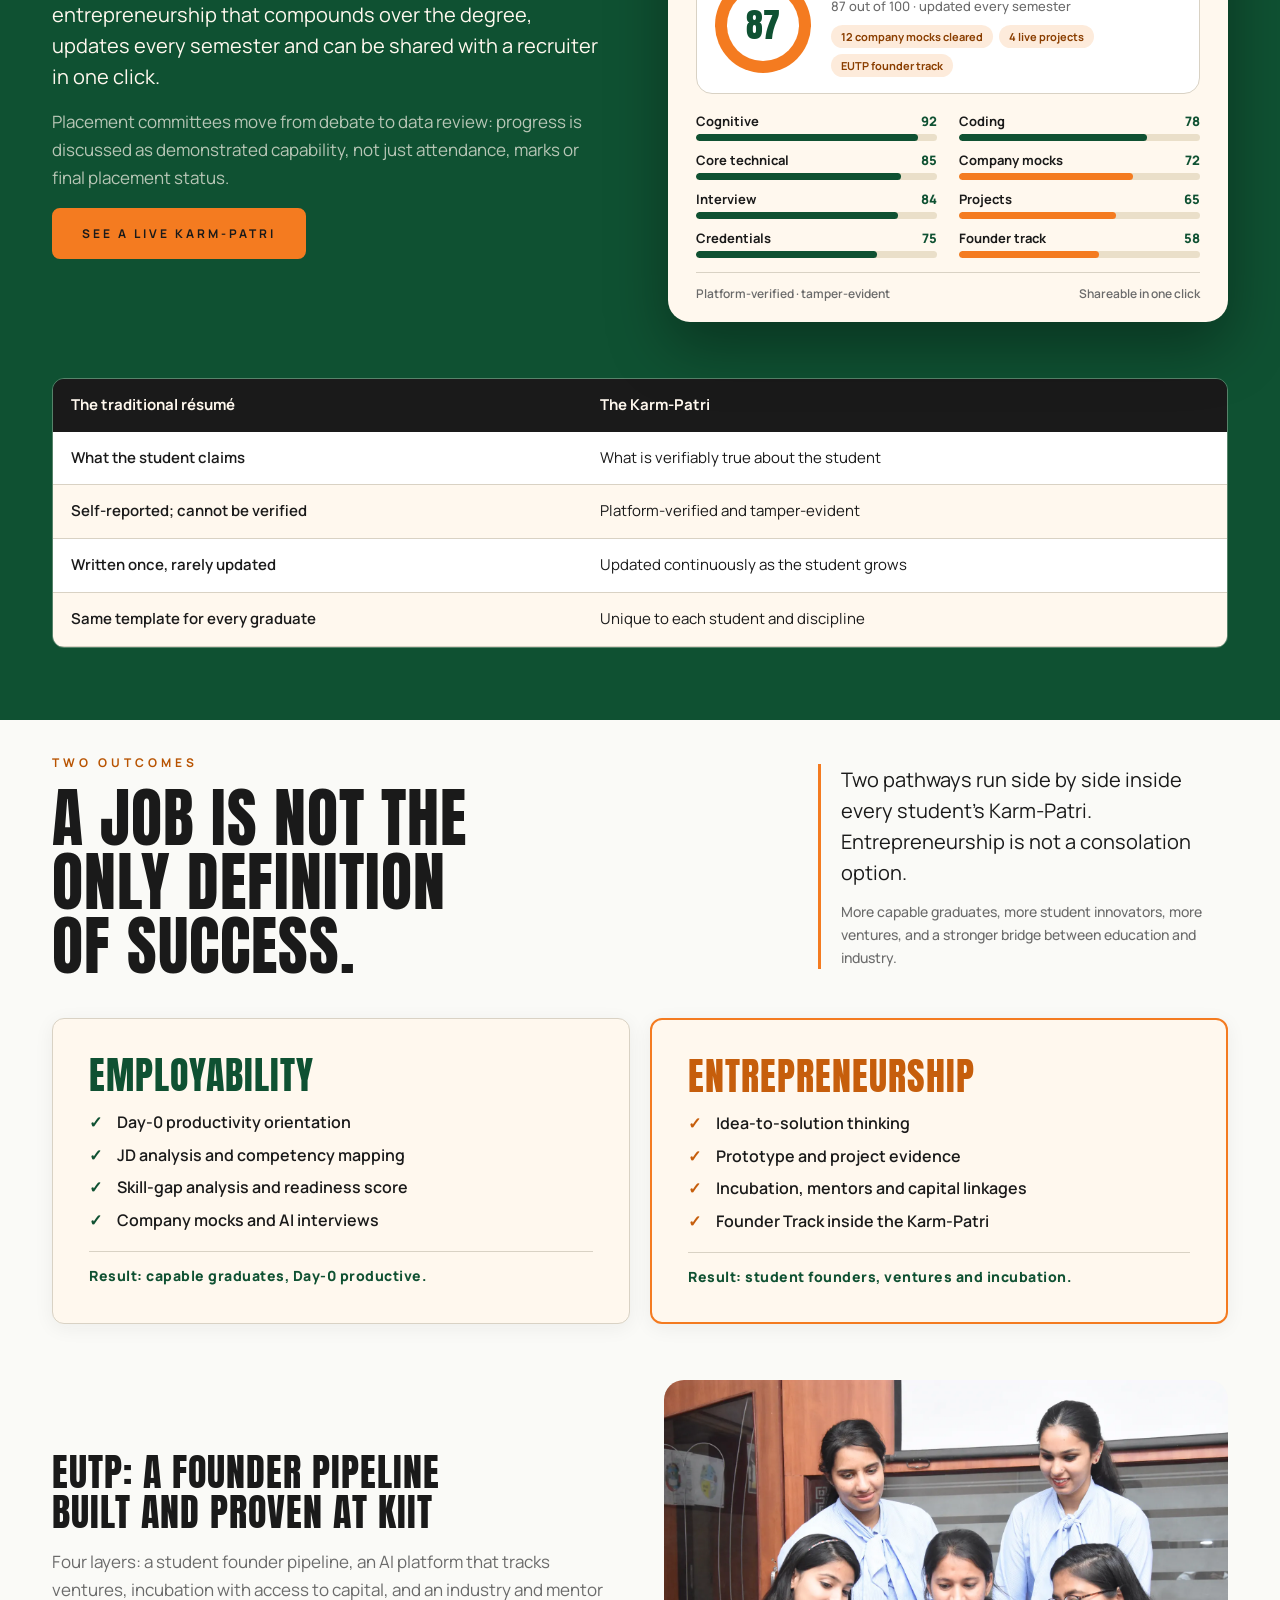
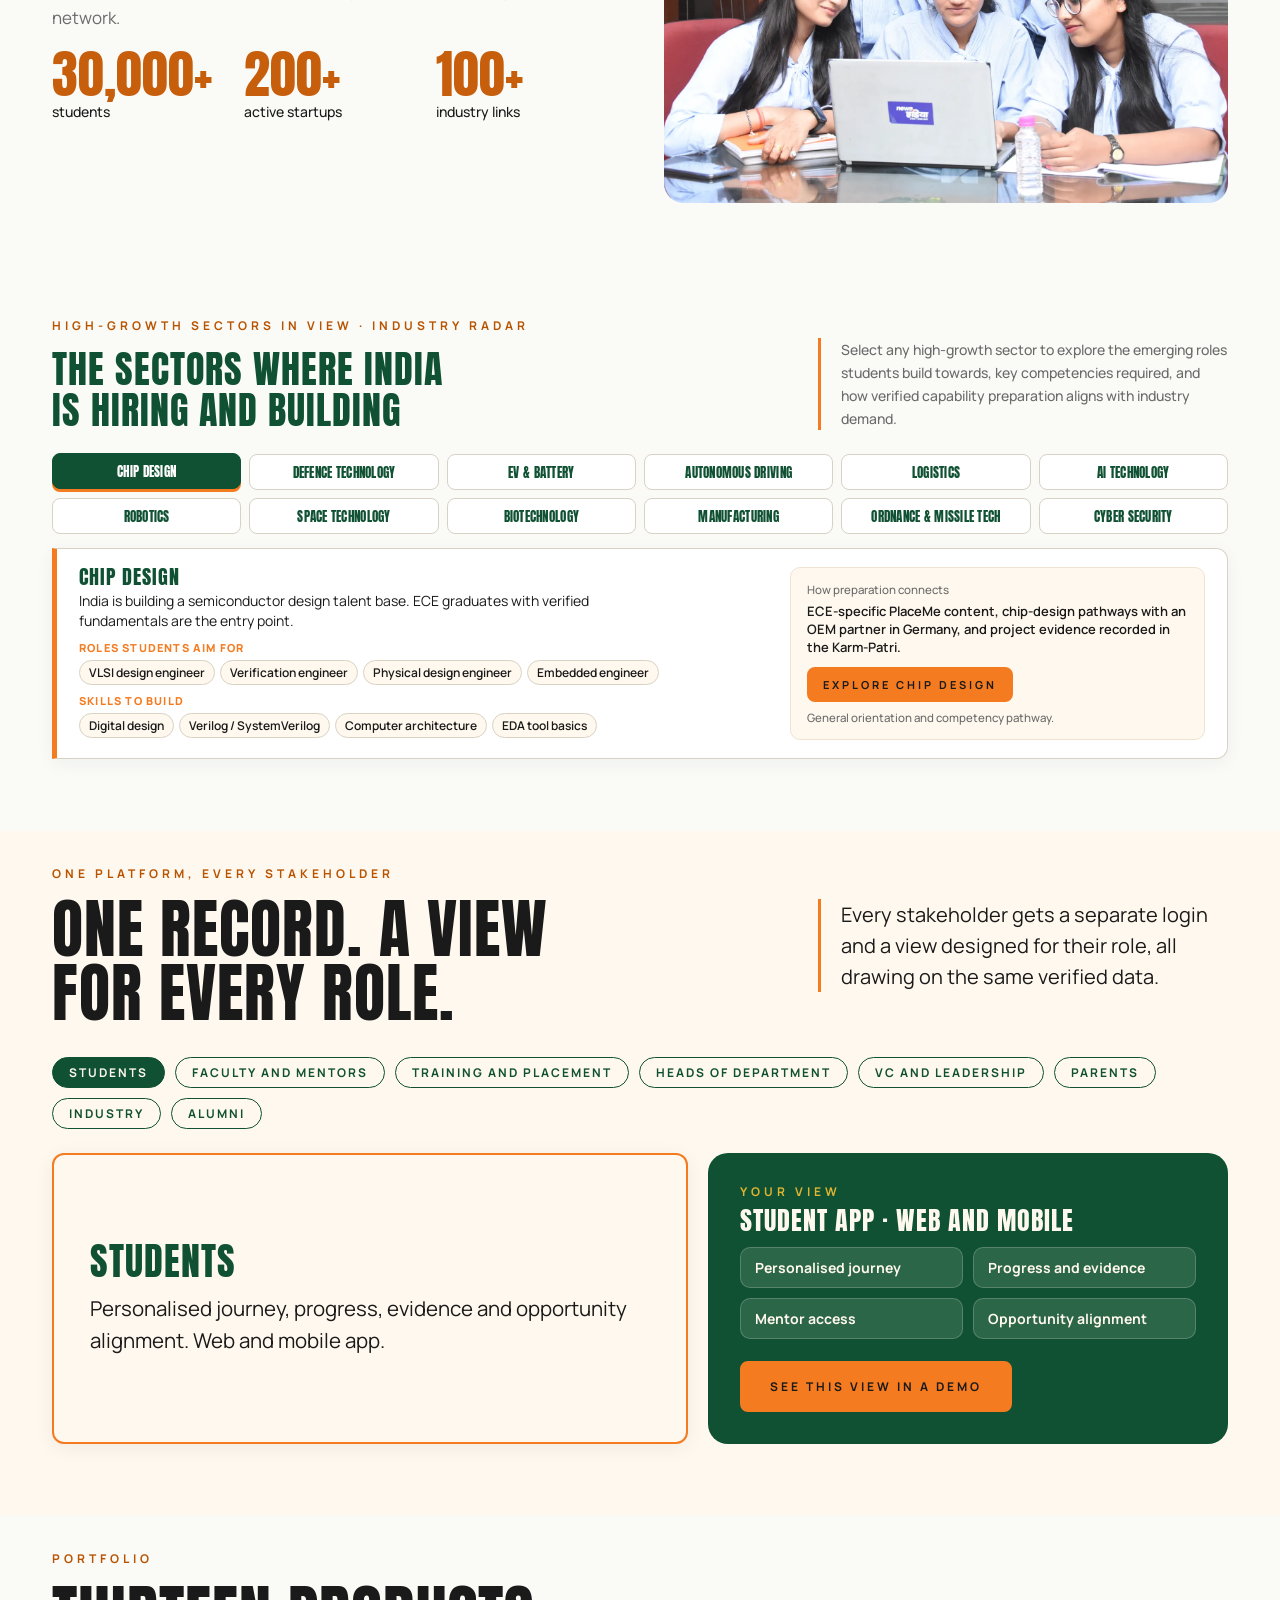
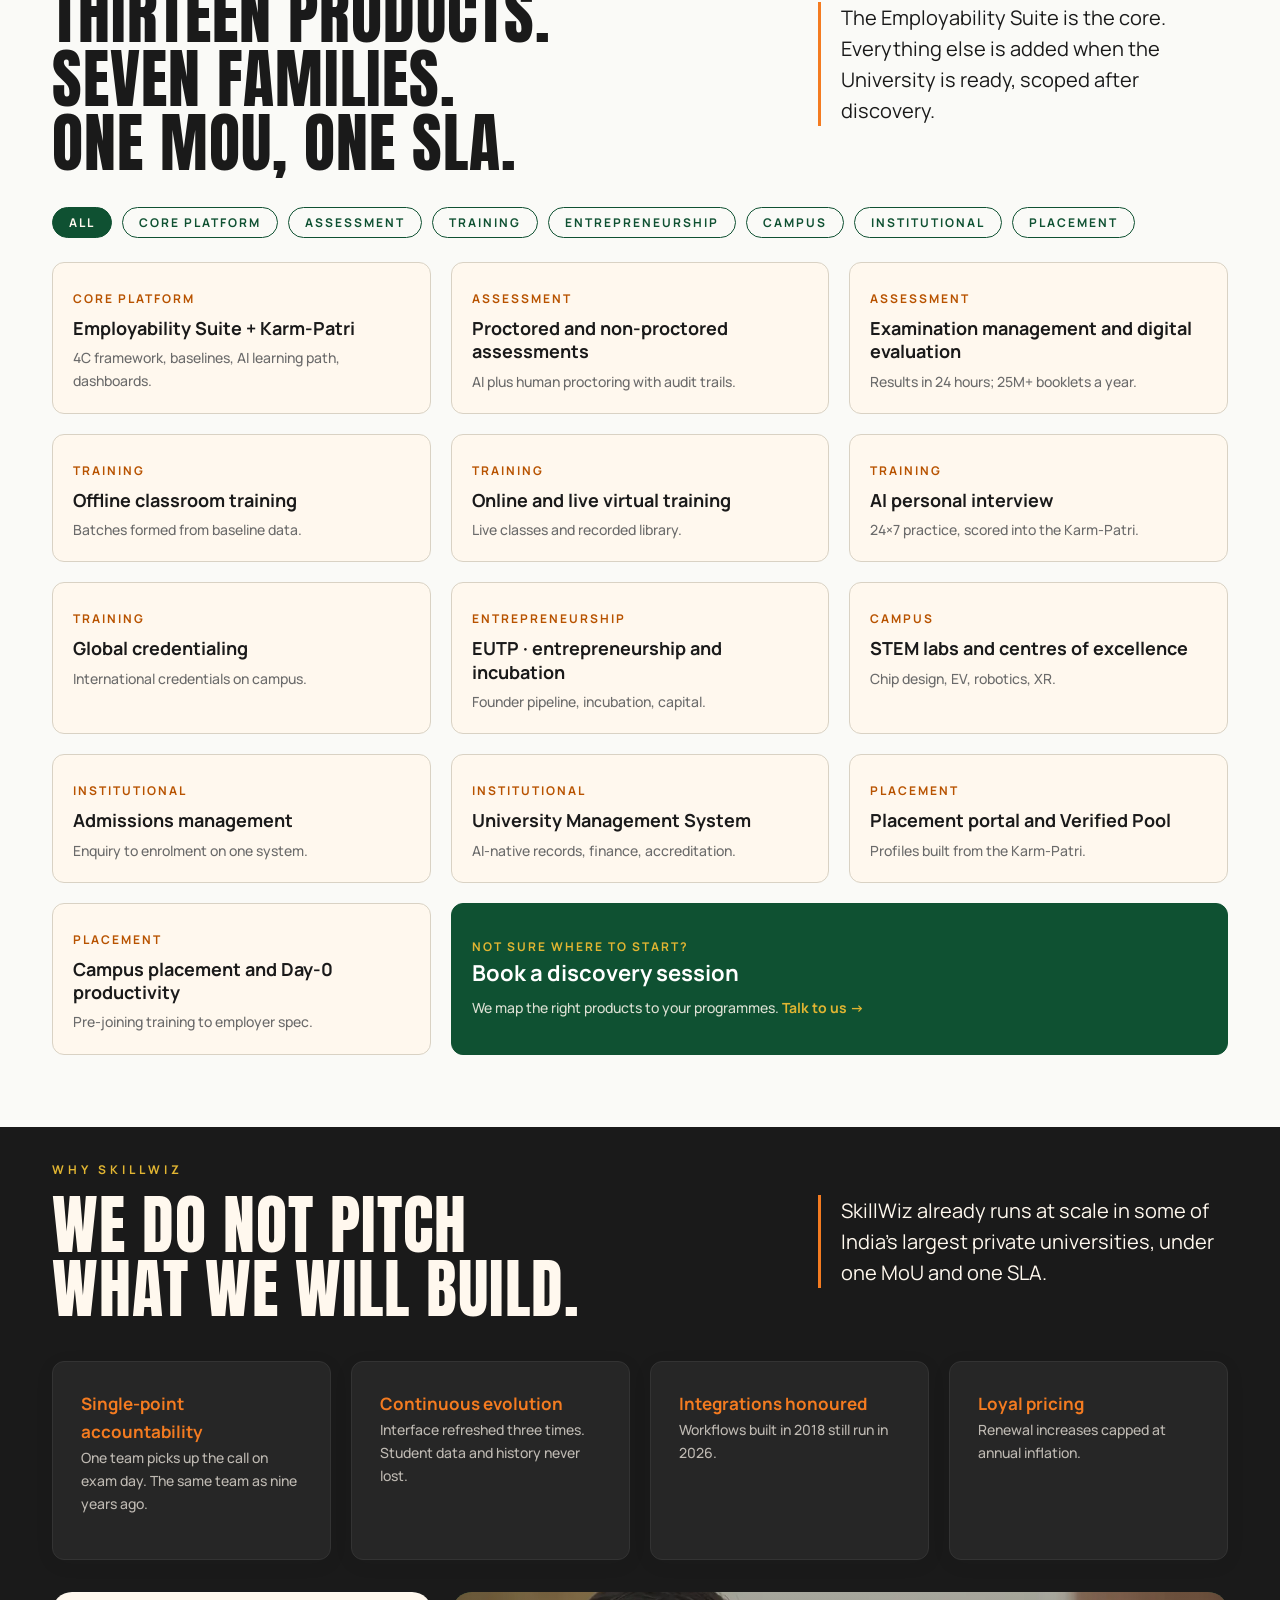
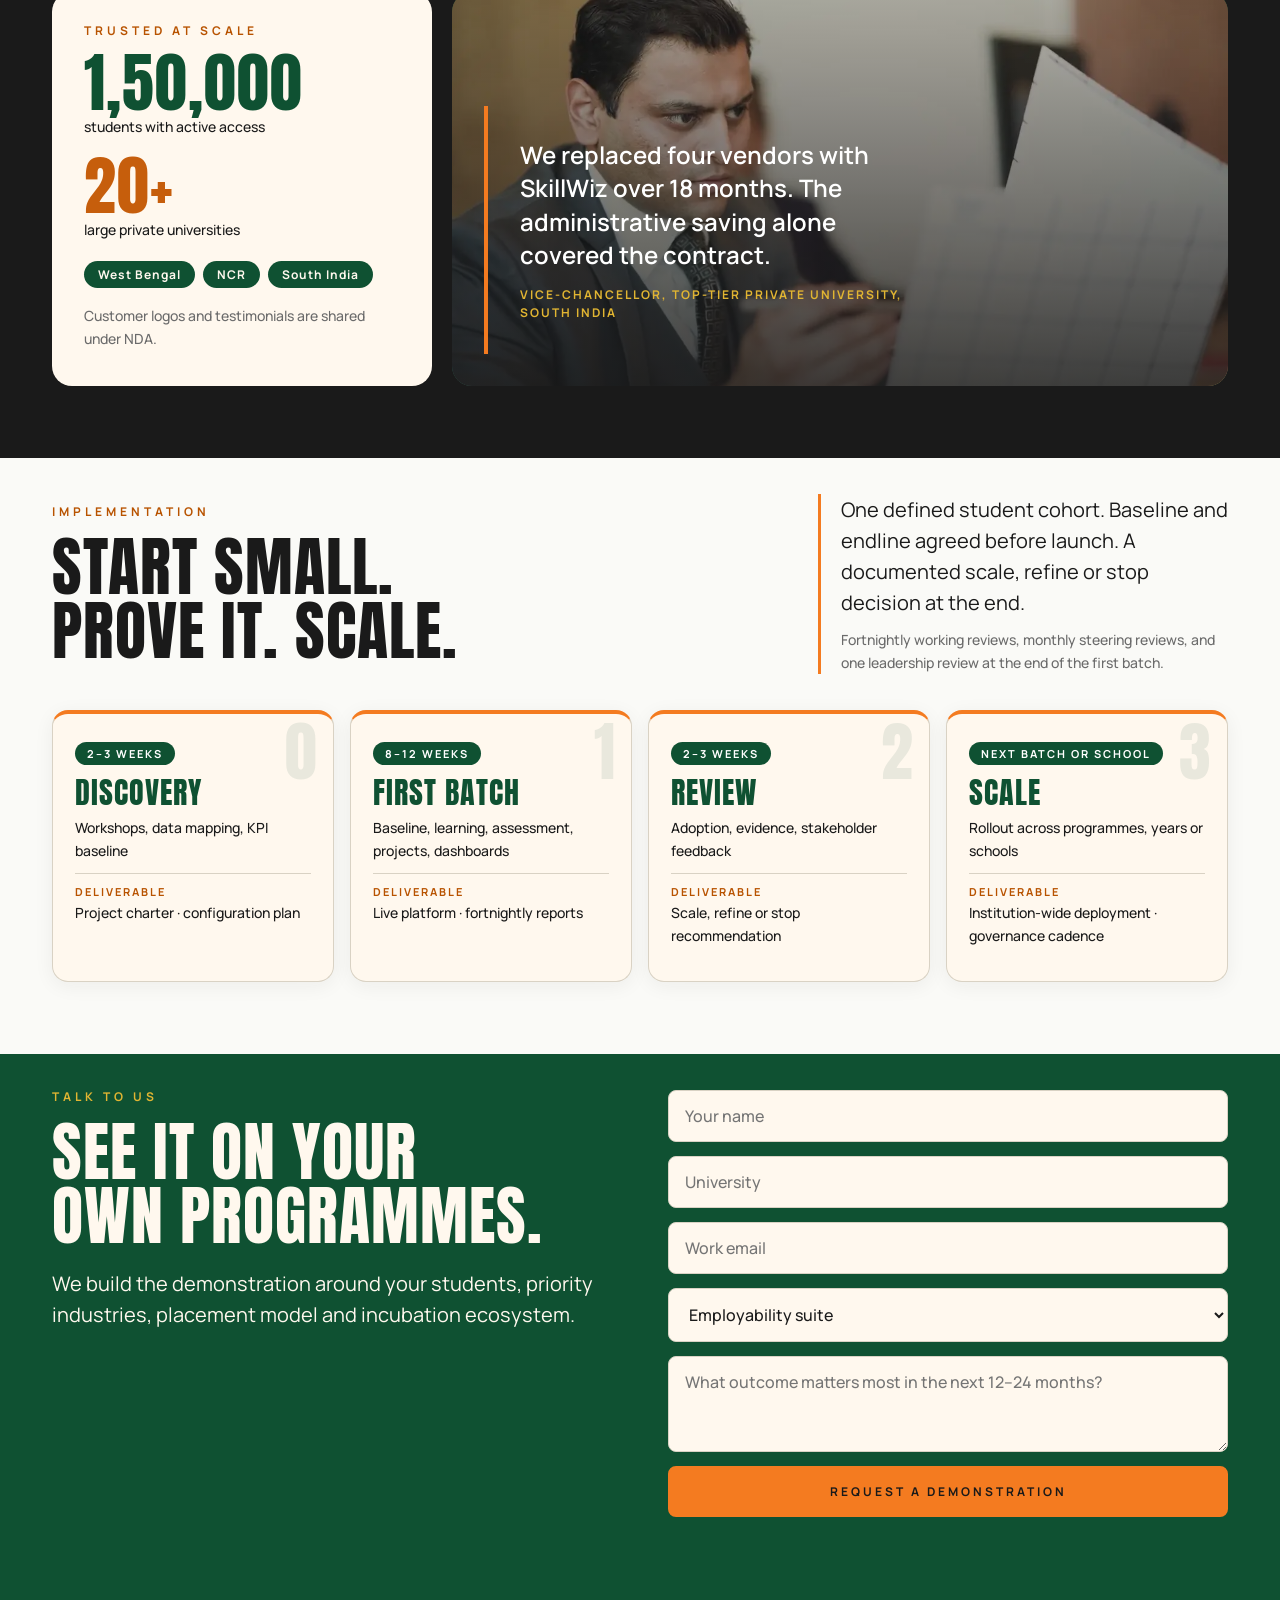
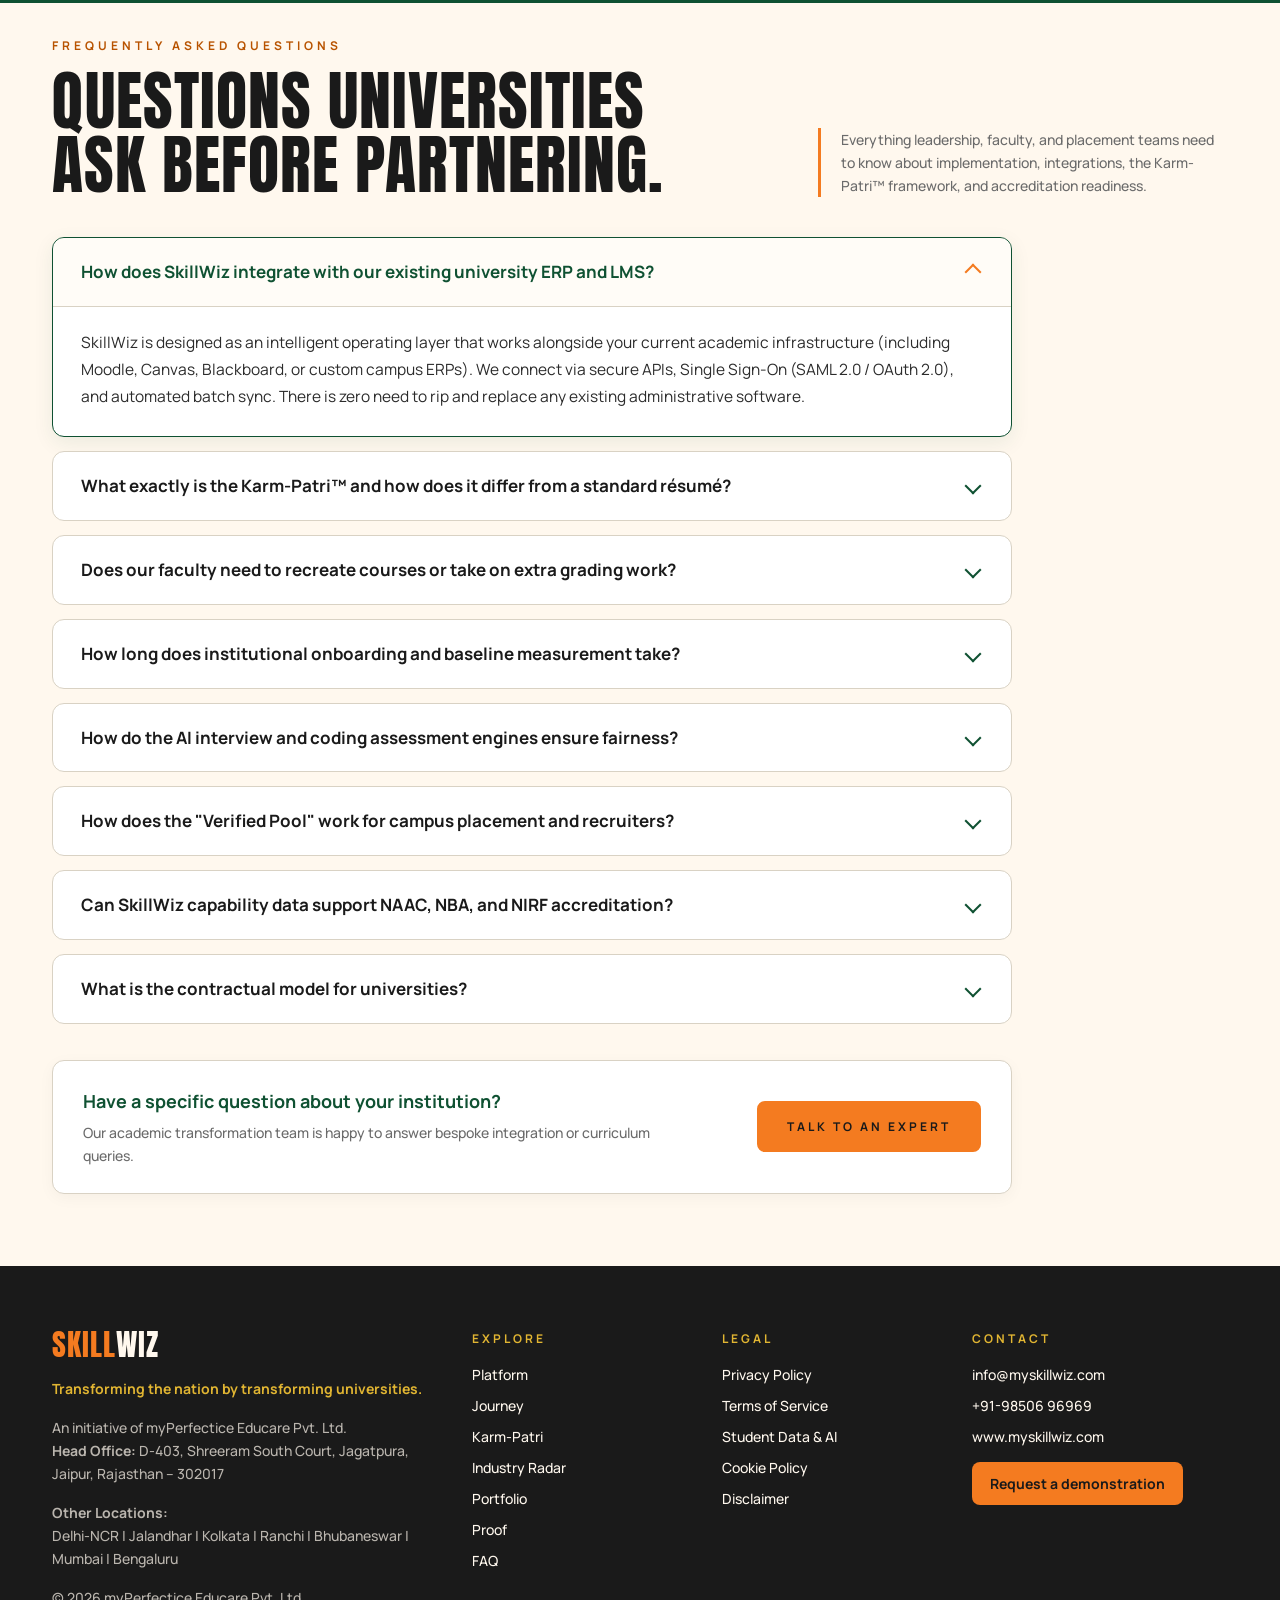
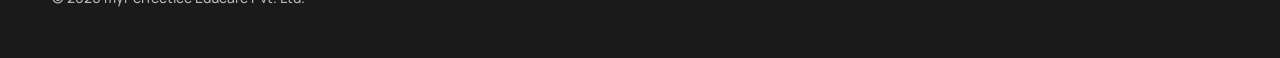
==== commit 749a1684: "Staged" ====
--- a/index.html
+++ b/index.html
@@ -36,7 +36,7 @@
     <link rel="preconnect" href="https://fonts.gstatic.com" crossorigin>
     <link href="https://fonts.googleapis.com/css2?family=Anton&family=Manrope:wght@400;500;600;700;800&display=swap"
         rel="stylesheet">
-    <link rel="stylesheet" href="assets/css/style.css?v=30">
+    <link rel="stylesheet" href="assets/css/style.css?v=31">
 </head>
 
 <body>
@@ -101,7 +101,7 @@
             <nav class="links" aria-label="Primary"><a href="#why">Challenge</a><a href="#platform">Platform</a><a
                     href="#journey">Journey</a><a href="#karm">Karm-Patri</a><a href="#outcomes">Outcomes</a><a
                     href="#industry-radar-section">Industry</a><a href="#portfolio">Portfolio</a><a
-                    href="#proof">Proof</a></nav>
+                    href="#proof">Proof</a><a href="#faq">FAQ</a></nav>
             <a class="btn" href="#contact">Book a demo</a>
         </div>
     </header>
@@ -688,6 +688,112 @@
                         class="btn s" type="submit">Request a demonstration</button></form>
             </div>
         </section>
+
+        <section id="faq" class="cream">
+            <div class="wrap">
+                <div class="why-top" style="align-items:end">
+                    <div>
+                        <p class="eb">Frequently Asked Questions</p>
+                        <h2 class="d l">Questions universities ask before partnering.</h2>
+                    </div>
+                    <div class="bar">
+                        <p class="sm mut" style="margin:0">Everything leadership, faculty, and placement teams need to
+                            know about implementation, integrations, the Karm-Patri™ framework, and accreditation
+                            readiness.</p>
+                    </div>
+                </div>
+
+                <div class="faq-grid">
+                    <details class="faq-item" open>
+                        <summary>How does SkillWiz integrate with our existing university ERP and LMS?</summary>
+                        <div class="faq-body">
+                            <p>SkillWiz is designed as an intelligent operating layer that works alongside your current
+                                academic infrastructure (including Moodle, Canvas, Blackboard, or custom campus ERPs).
+                                We connect via secure APIs, Single Sign-On (SAML 2.0 / OAuth 2.0), and automated batch
+                                sync. There is zero need to rip and replace any existing administrative software.</p>
+                        </div>
+                    </details>
+
+                    <details class="faq-item">
+                        <summary>What exactly is the Karm-Patri™ and how does it differ from a standard résumé?</summary>
+                        <div class="faq-body">
+                            <p>A traditional résumé is self-reported, rarely updated, and built once in the final year.
+                                The Karm-Patri™ is a living, evidence-backed capability record compounding across all
+                                four years. It tracks baseline 4C assessment scores, real coding repos, micro-credentials,
+                                project deliverables, and mock interview transcripts into a verified Placeability Index
+                                that employers can trust in one click.</p>
+                        </div>
+                    </details>
+
+                    <details class="faq-item">
+                        <summary>Does our faculty need to recreate courses or take on extra grading work?</summary>
+                        <div class="faq-body">
+                            <p>No. SkillWiz complements your existing curriculum rather than replacing it. We align
+                                industry competencies and practice paths around your courses. Faculty receive dedicated
+                                Mentor Consoles with automated cohort diagnostics, skill-gap heatmaps, and AI-assisted
+                                evaluation tools that reduce administrative burden while elevating student outcomes.</p>
+                        </div>
+                    </details>
+
+                    <details class="faq-item">
+                        <summary>How long does institutional onboarding and baseline measurement take?</summary>
+                        <div class="faq-body">
+                            <p>Our turnkey deployment timeline is typically 2 to 3 weeks. We handle student roster
+                                ingestion, mentor pairing, and cohort configuration under one accountable SLA. Once
+                                baseline 4C assessments run, Vice-Chancellors and department heads immediately gain live
+                                cohort intelligence dashboards.</p>
+                        </div>
+                    </details>
+
+                    <details class="faq-item">
+                        <summary>How do the AI interview and coding assessment engines ensure fairness?</summary>
+                        <div class="faq-body">
+                            <p>Our speech analysis models are calibrated specifically for Indian higher education cohorts,
+                                accommodating regional linguistic diversity without phonetic bias. All AI models serve
+                                as diagnostic and practice tools, while human faculty maintain ultimate evaluation
+                                authority over credit-bearing examinations.</p>
+                        </div>
+                    </details>
+
+                    <details class="faq-item">
+                        <summary>How does the "Verified Pool" work for campus placement and recruiters?</summary>
+                        <div class="faq-body">
+                            <p>The Verified Pool connects hiring partners with students whose skills have been verified
+                                through objective assessments and live project evidence. Students have complete control
+                                over when their Karm-Patri™ is visible to recruiters, while TPOs gain automated ATS
+                                export and company-specific mock readiness tracking.</p>
+                        </div>
+                    </details>
+
+                    <details class="faq-item">
+                        <summary>Can SkillWiz capability data support NAAC, NBA, and NIRF accreditation?</summary>
+                        <div class="faq-body">
+                            <p>Yes. SkillWiz generates verifiable evidence for Outcome-Based Education (OBE), Course
+                                Outcome (CO) and Program Outcome (PO) attainment, continuous internal evaluation (CIE),
+                                and student progression metrics—delivering audit-ready documentation for statutory
+                                review committees.</p>
+                        </div>
+                    </details>
+
+                    <details class="faq-item">
+                        <summary>What is the contractual model for universities?</summary>
+                        <div class="faq-body">
+                            <p>SkillWiz operates under a single institutional agreement: One MoU, One SLA. This covers
+                                platform access, regular software updates, proctored testing infrastructure, cloud hosting,
+                                and dedicated on-campus/virtual partner support throughout the year.</p>
+                        </div>
+                    </details>
+                </div>
+
+                <div class="faq-cta">
+                    <div>
+                        <h4 style="font-size:18px;font-weight:700;color:var(--forest);margin-bottom:4px">Have a specific question about your institution?</h4>
+                        <p class="sm mut" style="margin:0">Our academic transformation team is happy to answer bespoke integration or curriculum queries.</p>
+                    </div>
+                    <a href="#contact" class="btn s" style="white-space:nowrap">Talk to an expert</a>
+                </div>
+            </div>
+        </section>
     </main>
     <footer class="char">
         <div class="wrap fl">
@@ -704,7 +810,8 @@
             <div class="sm fc">
                 <h5>Explore</h5><a href="#platform">Platform</a><a href="#journey">Journey</a><a
                     href="#karm">Karm-Patri</a><a href="#industry-radar-section">Industry Radar</a><a
-                    href="#portfolio">Portfolio</a><a href="#proof">Proof</a>
+                    href="#portfolio">Portfolio</a><a href="#proof">Proof</a><a
+                    href="#faq">FAQ</a>
             </div>
             <div class="sm fc">
                 <h5>Legal</h5><a href="privacy-policy.html">Privacy Policy</a><a
--- a/assets/css/style.css
+++ b/assets/css/style.css
@@ -317,3 +317,21 @@
 .legal-card p{font-size:14px;margin-bottom:6px;color:#333}
 .legal-nav-strip{display:flex;flex-wrap:wrap;gap:10px;margin-top:40px;padding-top:28px;border-top:1px solid var(--hair)}
 
+/* ---- FAQ Section ---- */
+.faq-grid{display:grid;grid-template-columns:1fr;gap:14px;max-width:960px;margin-top:40px}
+.faq-item{background:#fff;border:1px solid var(--hair);border-radius:12px;padding:0;overflow:hidden;transition:border-color .2s,box-shadow .2s}
+.faq-item:hover{border-color:var(--saffron);box-shadow:0 4px 16px rgba(26,26,26,.06)}
+.faq-item[open]{border-color:var(--forest);box-shadow:0 6px 20px rgba(15,81,50,.08)}
+.faq-item summary{font:700 17px/1.4 var(--fb);color:var(--charcoal);padding:22px 28px;cursor:pointer;list-style:none;display:flex;align-items:center;justify-content:space-between;gap:16px;user-select:none}
+.faq-item summary::-webkit-details-marker{display:none}
+.faq-item summary::after{content:"";width:10px;height:10px;border-right:2px solid var(--forest);border-bottom:2px solid var(--forest);transform:rotate(45deg);transition:transform .25s ease;flex-shrink:0;margin-right:4px}
+.faq-item[open] summary::after{transform:rotate(-135deg);border-color:var(--saffron)}
+.faq-item[open] summary{color:var(--forest);border-bottom:1px solid var(--hair);background:rgba(255,248,238,.45)}
+.faq-body{padding:22px 28px 26px;font-size:15.5px;line-height:1.75;color:#2B2B2B}
+.faq-body p{margin:0;max-width:none}
+.faq-cta{margin-top:36px;padding:26px 30px;background:#fff;border:1px solid var(--hair);border-radius:12px;display:flex;align-items:center;justify-content:space-between;gap:20px;max-width:960px;box-shadow:0 4px 16px rgba(26,26,26,.04)}
+@media(max-width:640px){
+  .faq-item summary{padding:18px 20px;font-size:15.5px}
+  .faq-body{padding:18px 20px 22px;font-size:14.5px}
+  .faq-cta{flex-direction:column;align-items:flex-start}
+}
